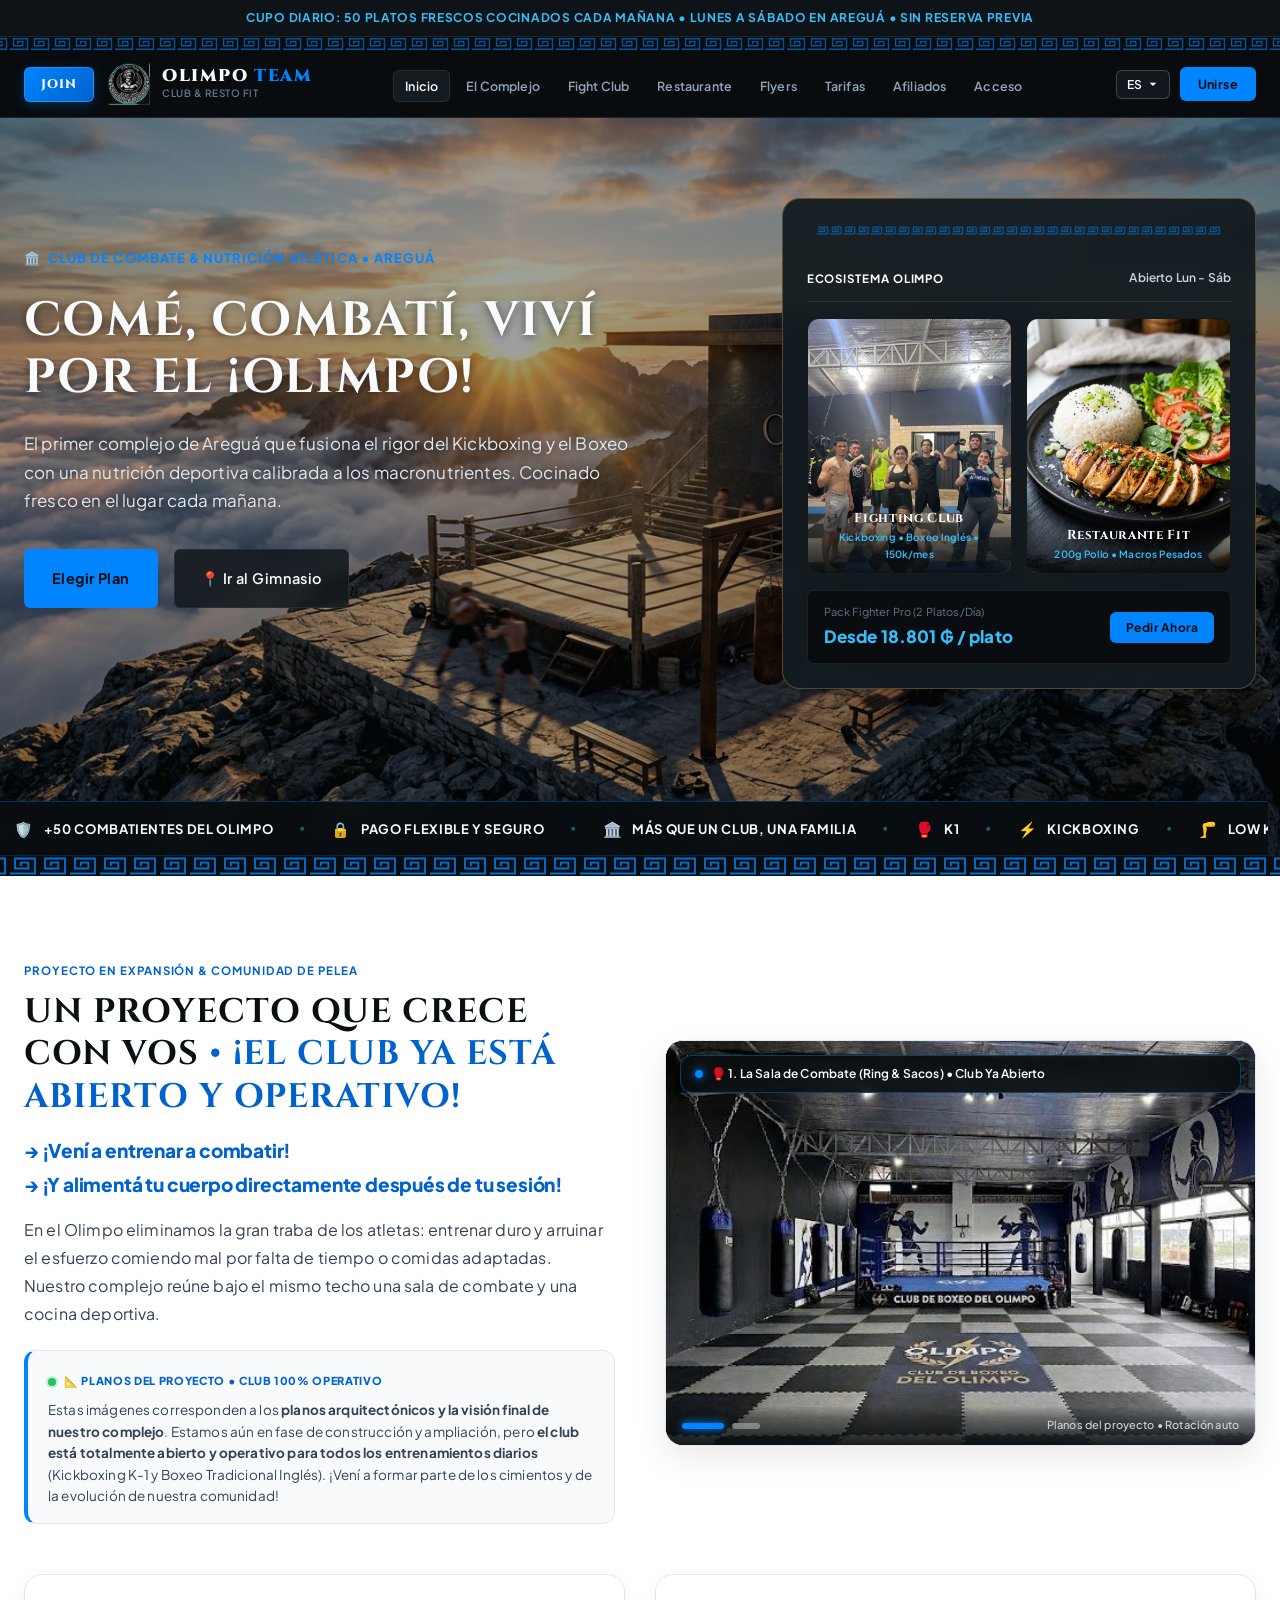
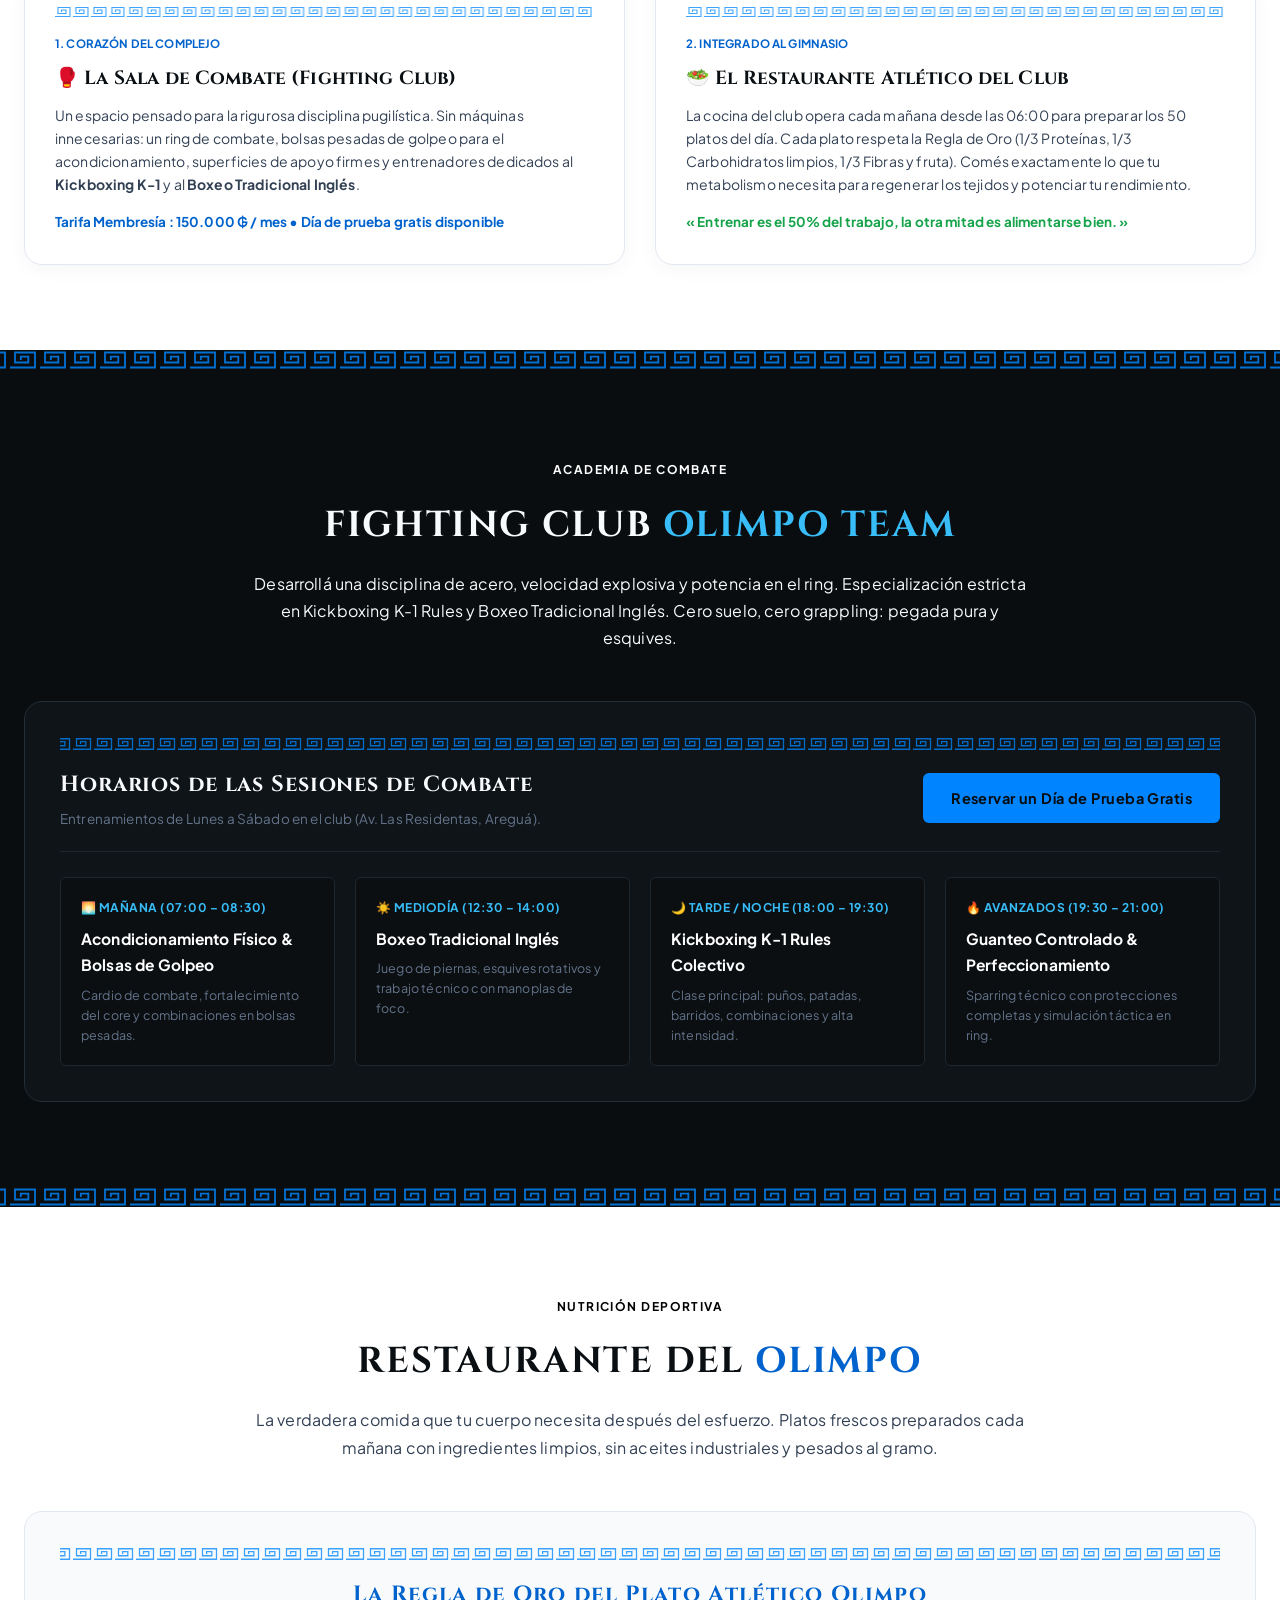
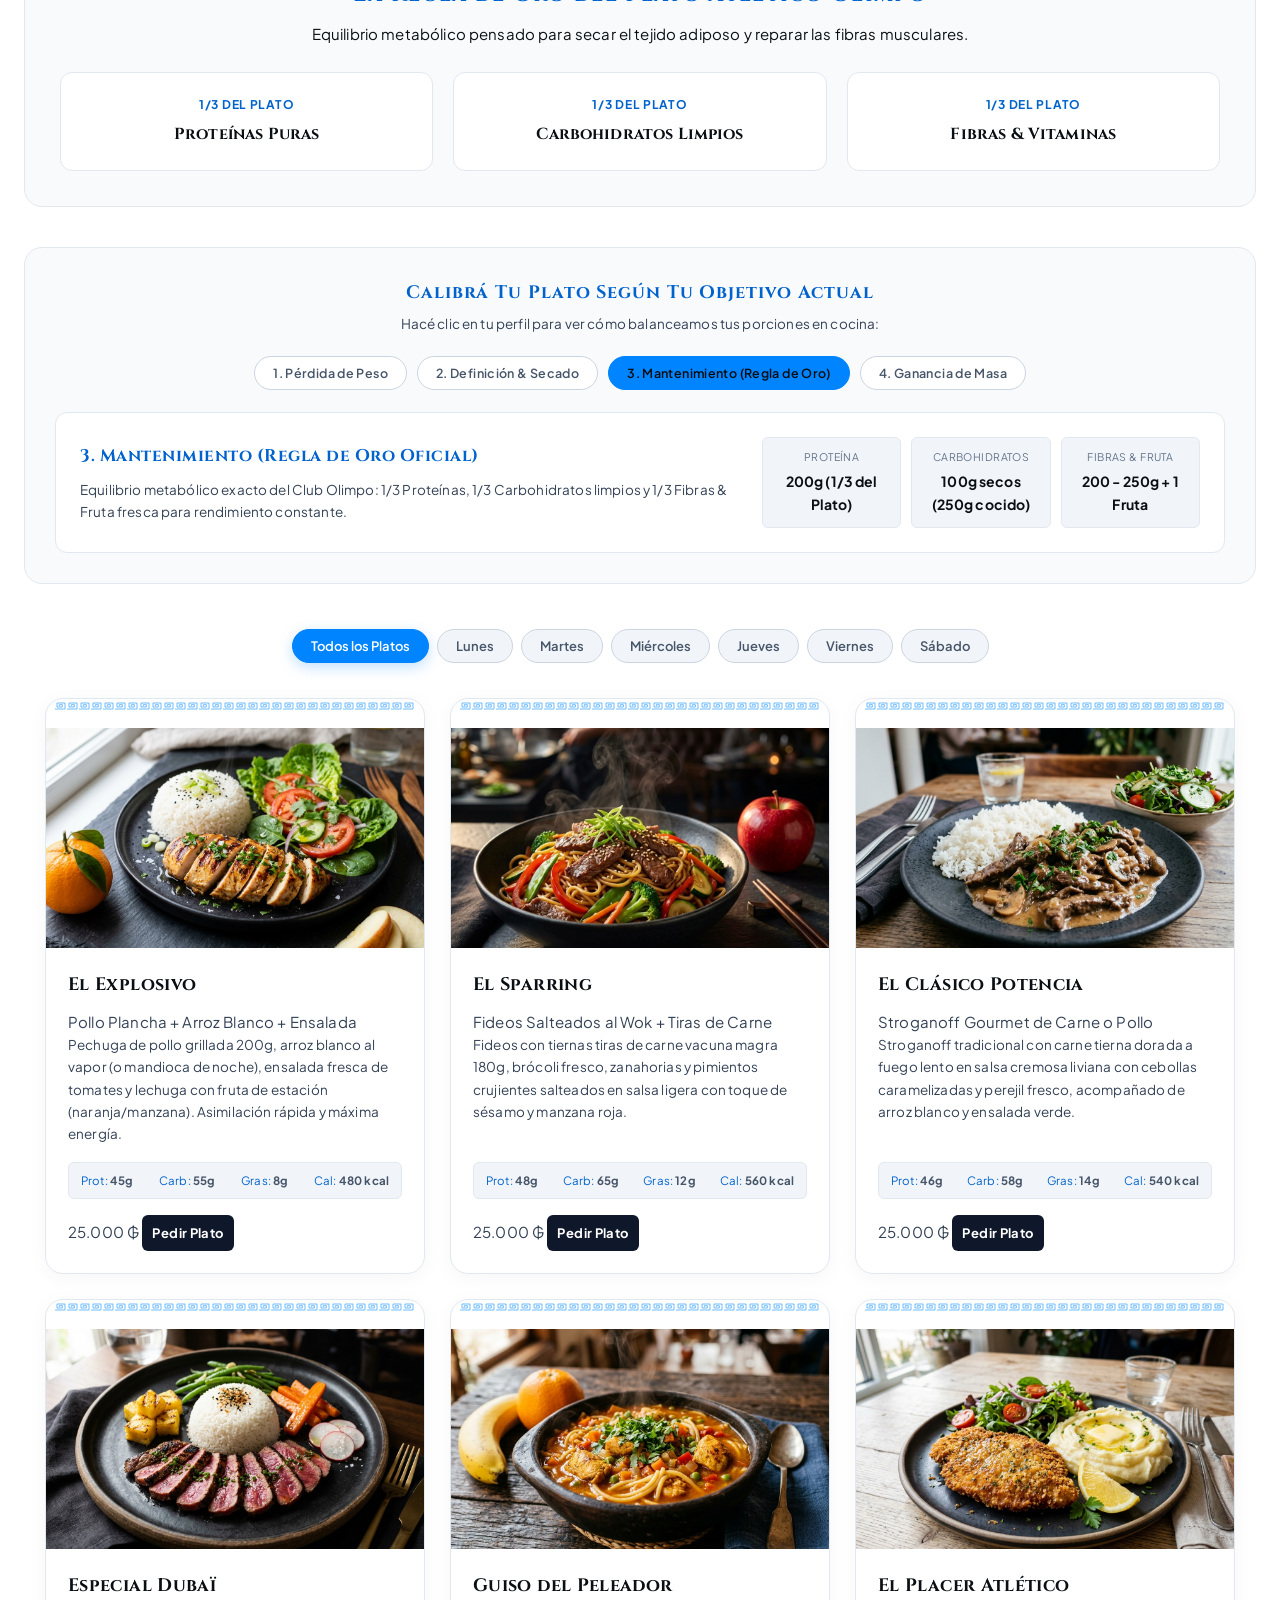
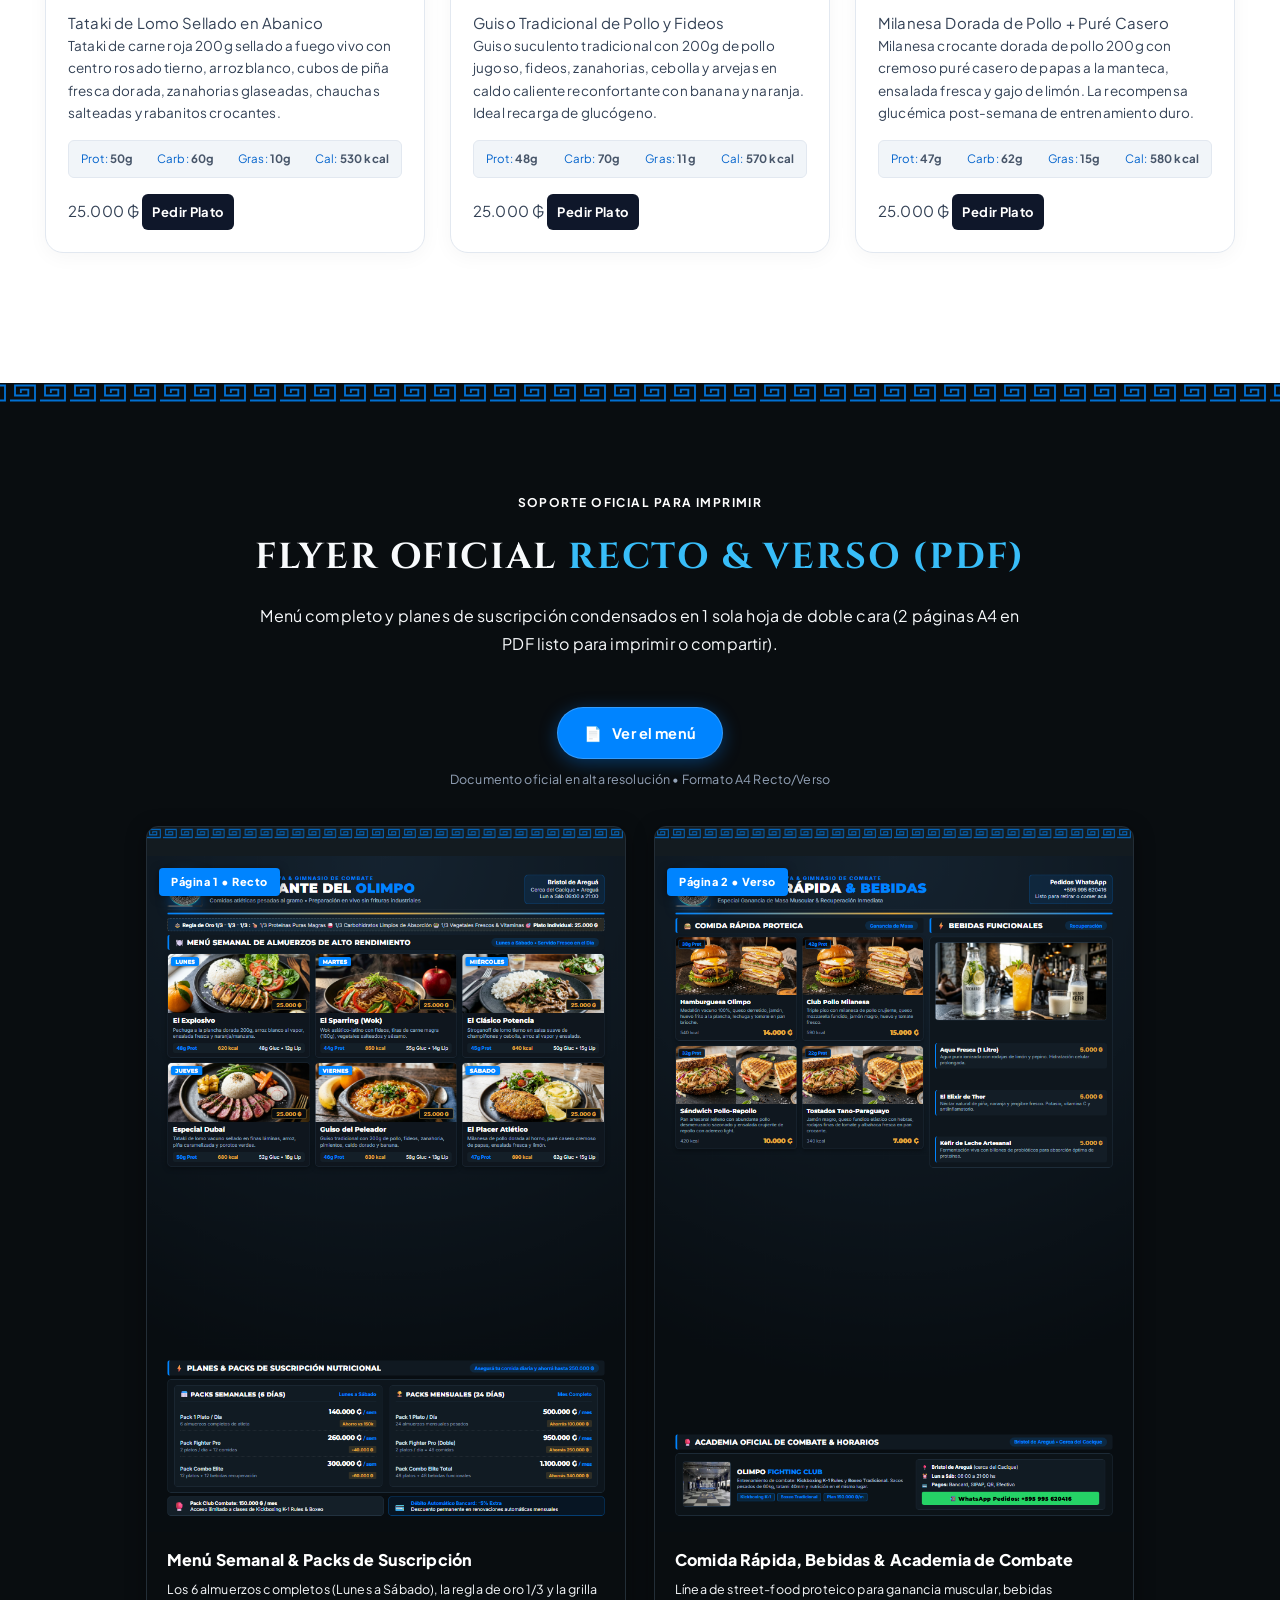
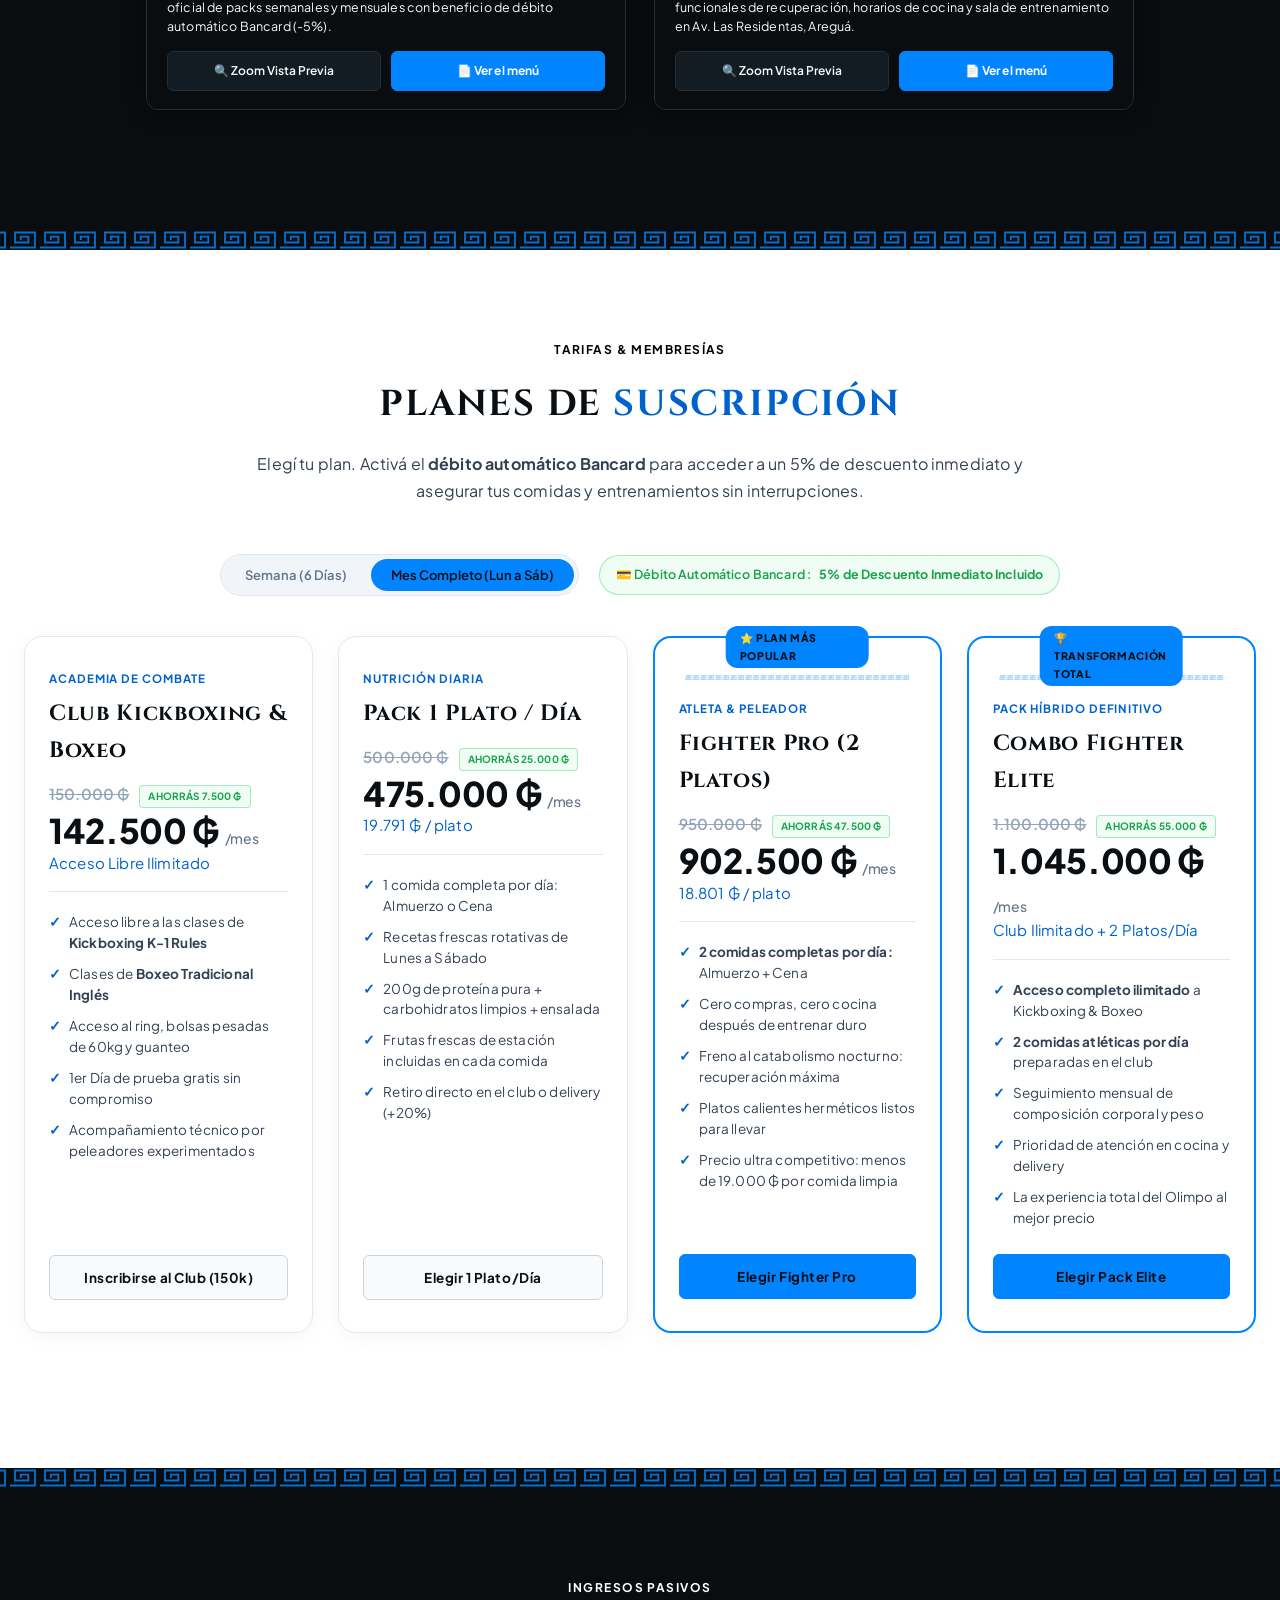
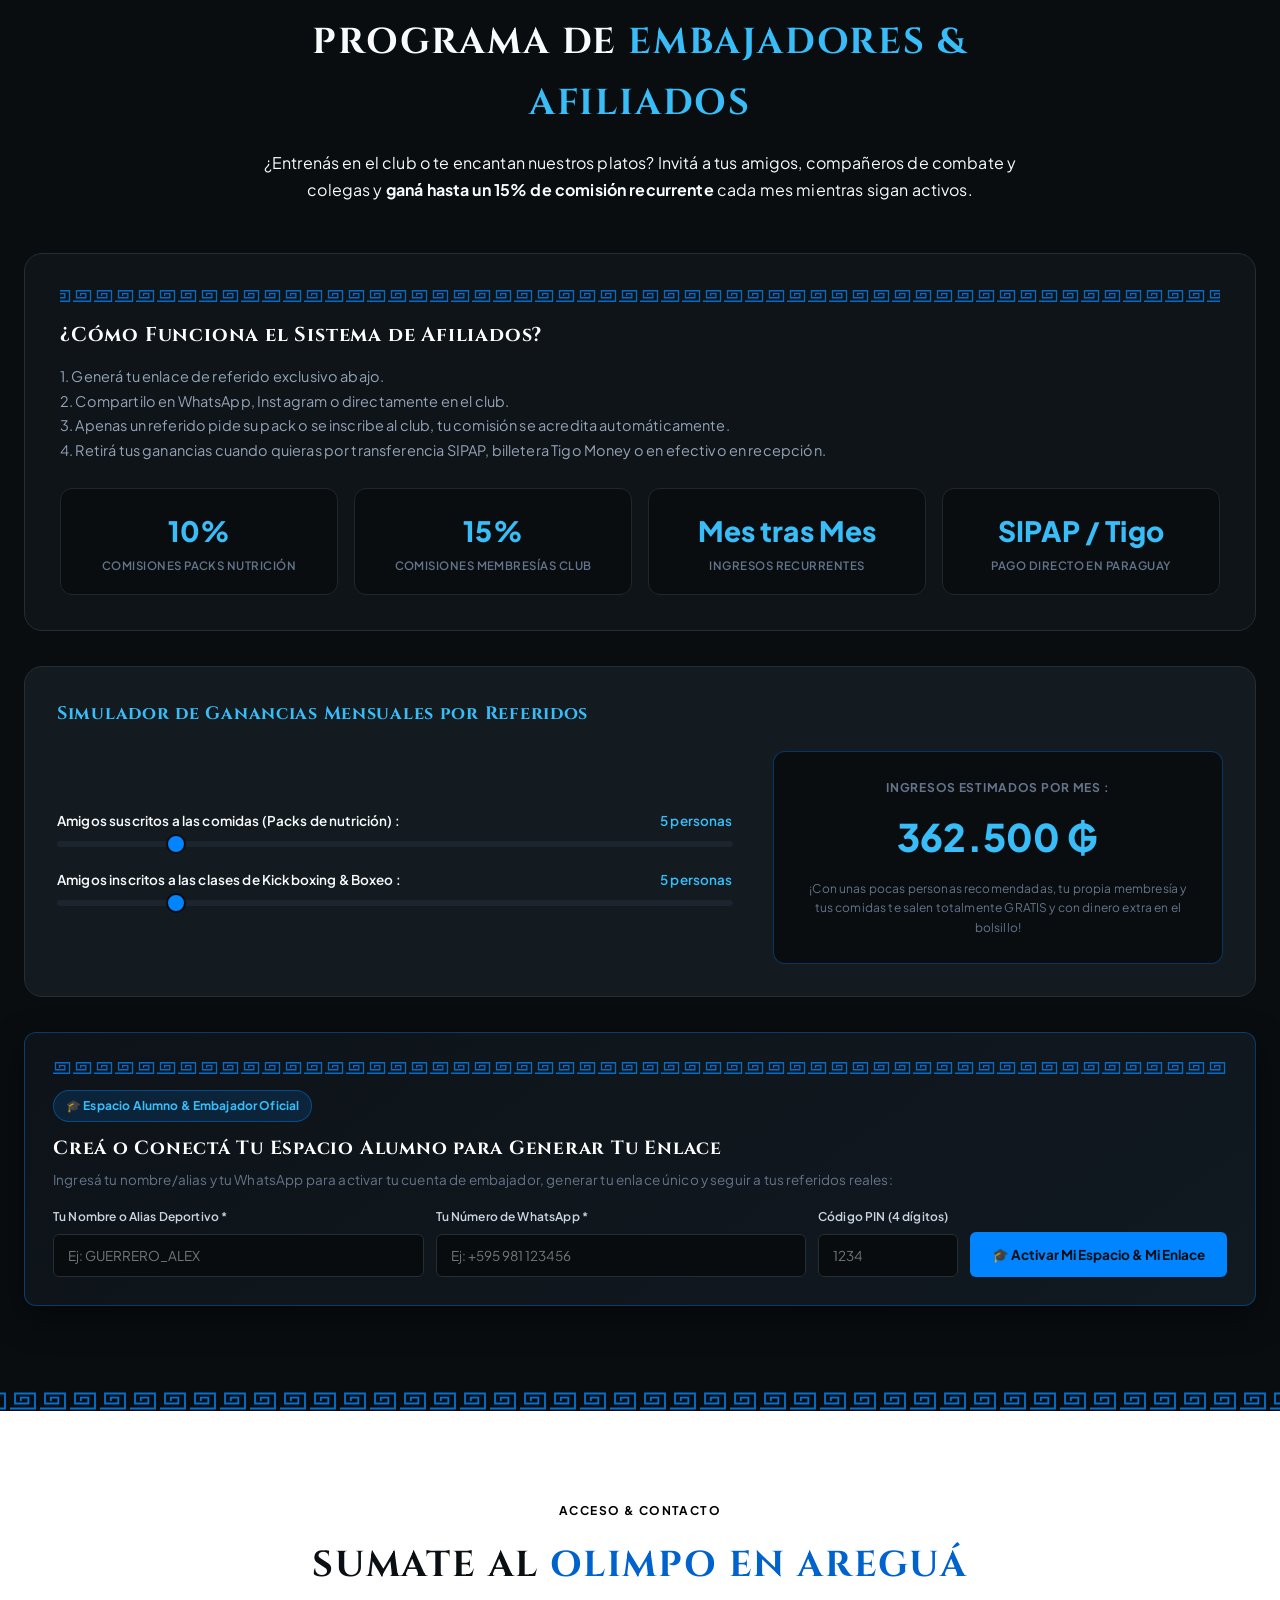
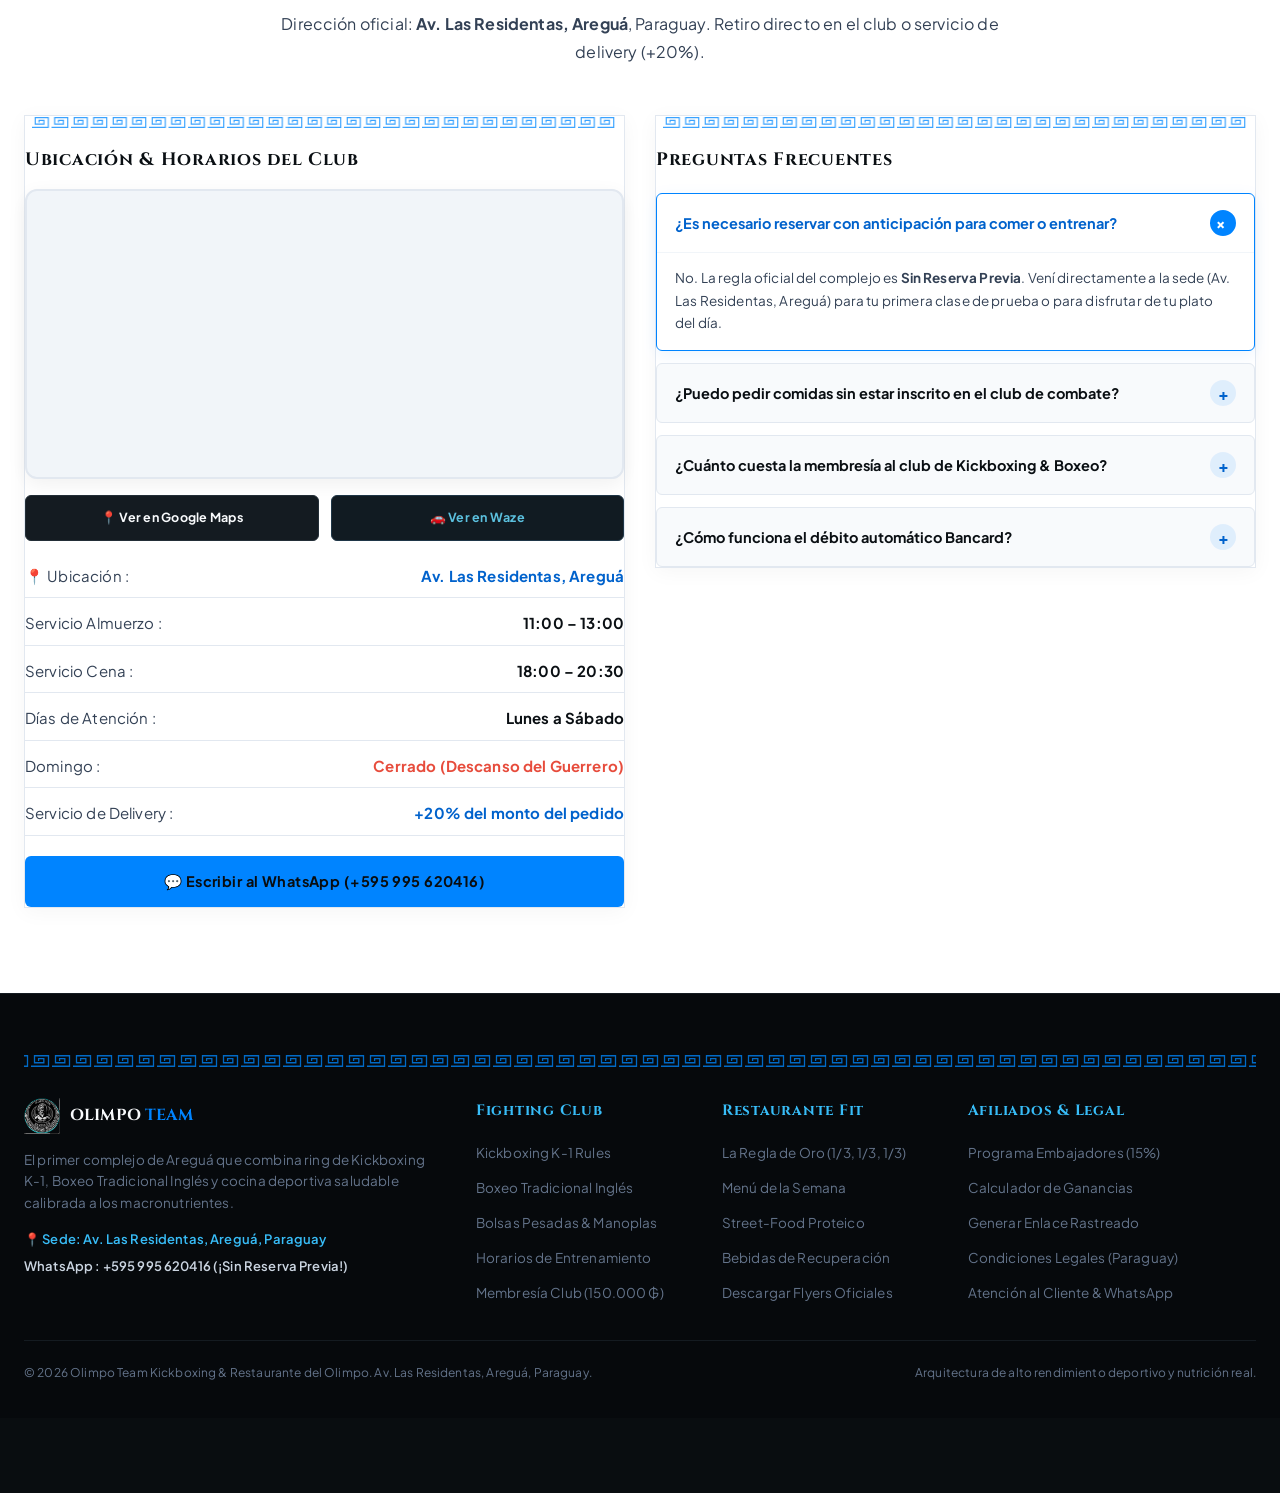
==== index.html @ 05e31ee3 "feat(member): 3D flip card login/signup modal, profile icon navbar state, and end-of-month profit wi" ====
<!DOCTYPE html>
<html lang="es">
<head>
  <meta charset="UTF-8">
  <meta name="viewport" content="width=device-width, initial-scale=1.0">
  <title>Restaurante & Fighting Club de l'Olympe | Olimpo Team Kickboxing & Boxe Areguá</title>
  <meta name="description" content="Complexe sportif et nutritionnel d'élite à Areguá, Paraguay. Kickboxing K-1, Boxe Traditionnelle Anglaise, restaurant athlétique sur place, packs avec débit automatique et affiliation.">
  <link rel="stylesheet" href="styles.css">
  <link rel="icon" type="image/png" href="logo_olimpo.png">
</head>
<body>

  <!-- AFFILIATE ACTIVE BANNER (Triggered when ?ref= is present) -->
  <div class="affiliate-referral-banner" id="affiliateBanner" style="display: none;">
    <span data-i18n="affBannerGuest">🤝 Invitado oficial de:</span>
    <span class="ref-code" id="bannerRefCode">WARRIOR</span>
    <span data-i18n="affBannerBenefit">• Tu beneficio de descuento y fidelidad está activo en tu pedido.</span>
  </div>

  <!-- TOP ANNOUNCEMENT BAR -->
  <div class="top-bar-alert" data-i18n="alertBar">
    Cuota del día : 50 plats frais cuisinés chaque matin • Lundi au Samedi à Areguá • Sans Réservation requise
  </div>

  <!-- SLIM GREEK MEANDER ACCENT (BLEU DE LA MARQUE) -->
  <div class="lisere-bar slim" style="margin: 0; opacity: 0.65;"></div>

  <!-- MAIN STICKY NAVBAR (ÉPURÉE, AÉRÉE, NON-WRAPPING) -->
  <header class="main-navbar">
    <div class="nav-container">
      <div class="nav-left-group">
        <!-- BOUTON JOIN EN HAUT À GAUCHE DE LA MENU BAR (DEVIENT ICÔNE DE PROFIL UNE FOIS CONNECTÉ) -->
        <button type="button" class="btn-nav-join btn-nav-join-desktop" id="btnNavJoinDesktop" onclick="window.openMemberModal()" title="Espace Membre">
          <span class="join-btn-label" id="navJoinTextDesktop">JOIN</span>
          <span class="join-profile-avatar" aria-hidden="true">
            <svg viewBox="0 0 24 24" width="20" height="20" fill="none" stroke="currentColor" stroke-width="2.2" stroke-linecap="round" stroke-linejoin="round">
              <path d="M20 21v-2a4 4 0 0 0-4-4H8a4 4 0 0 0-4 4v2"></path>
              <circle cx="12" cy="7" r="4"></circle>
            </svg>
            <span class="join-online-dot"></span>
          </span>
        </button>

        <a href="#inicio" class="brand-wrapper">
          <img src="logo_olimpo.png" alt="Olimpo Team Logo" class="brand-logo-img">
          <div class="brand-titles">
            <span class="brand-name">OLIMPO <span style="color: var(--brand-blue);">TEAM</span></span>
            <span class="brand-subtitle" data-i18n="navBrandSub">Club & Resto Fit</span>
          </div>
        </a>
      </div>

      <nav class="nav-menu">
        <ul class="nav-links" id="navLinks">
          <li><a href="#inicio" class="nav-link-btn active" data-i18n="navHome">Accueil</a></li>
          <li><a href="#complejo" class="nav-link-btn" data-i18n="navFacility">Le Complexe</a></li>
          <li><a href="#club" class="nav-link-btn" data-i18n="navFightClub">Fight Club</a></li>
          <li><a href="#restaurante" class="nav-link-btn" data-i18n="navRestoFit">Restaurant</a></li>
          <li><a href="#flyers" class="nav-link-btn" data-i18n="navFlyers">Flyers</a></li>
          <li><a href="#tarifas" class="nav-link-btn" data-i18n="navPricing">Tarifs</a></li>
          <li><a href="#afiliados" class="nav-link-btn" data-i18n="navAffiliates">Afiliados</a></li>
          <li><a href="#contacto" class="nav-link-btn" data-i18n="navContact">Accès</a></li>
        </ul>
      </nav>

      <div class="nav-actions">
        <!-- SÉLECTEUR DE LANGUE DÉROULANT : INITIALES UNIQUEMENT (ES / FR / EN) -->
        <div class="lang-dropdown-wrapper">
          <select id="langSelect" class="lang-select-dropdown" aria-label="Idioma / Langue / Language">
            <option value="es">ES</option>
            <option value="fr">FR</option>
            <option value="en">EN</option>
          </select>
        </div>

        <button class="btn-cta-nav" onclick="window.openCheckout('pack_fighter_pro')">
          <span data-i18n="navJoin">Rejoindre</span>
        </button>

        <!-- BOUTON JOIN À LA PLACE DU BURGER SUR SMARTPHONE & AUTRES FORMATS (DEVIENT ICÔNE DE PROFIL UNE FOIS CONNECTÉ) -->
        <button type="button" class="btn-nav-join btn-nav-join-mobile" id="btnNavJoinMobile" onclick="window.openMemberModal()" aria-label="JOIN - Espace Membre" title="Espace Membre">
          <span class="join-btn-label" id="navJoinTextMobile">JOIN</span>
          <span class="join-profile-avatar" aria-hidden="true">
            <svg viewBox="0 0 24 24" width="20" height="20" fill="none" stroke="currentColor" stroke-width="2.2" stroke-linecap="round" stroke-linejoin="round">
              <path d="M20 21v-2a4 4 0 0 0-4-4H8a4 4 0 0 0-4 4v2"></path>
              <circle cx="12" cy="7" r="4"></circle>
            </svg>
            <span class="join-online-dot"></span>
          </span>
        </button>
      </div>
    </div>
  </header>

  <main>
    <!-- ==========================================================================
         HERO SECTION (DARK #090d10 AVEC VIDÉO CINÉMA & OVERLAY 33%)
         ========================================================================== -->
    <section id="inicio" class="hero-section section-dark">
      <!-- HERO CINEMA VIDEO WRAPPER WITH 33% OVERLAY -->
      <div class="hero-video-wrapper">
        <div class="hero-cinema-reel" aria-hidden="true">
          <div class="cinema-frame frame-1" style="background-image: url('stories/assets/hero_cinema_shot1.jpg');"></div>
          <div class="cinema-frame frame-2" style="background-image: url('stories/assets/hero_cinema_shot2.jpg');"></div>
          <div class="cinema-frame frame-3" style="background-image: url('stories/assets/hero_cinema_shot1.jpg');"></div>
          <div class="cinema-frame frame-4" style="background-image: url('stories/assets/hero_cinema_shot3.jpg');"></div>
        </div>
        <video class="hero-bg-video" autoplay muted loop playsinline poster="stories/assets/hero_cinema_shot3.jpg">
          <source src="stories/assets/hero_olympus_kickboxing.webm" type="video/webm">
          <source src="stories/assets/hero_olympus_kickboxing.mp4" type="video/mp4">
        </video>
        <!-- EXACT 33% DARK OVERLAY AS SPECIFIED -->
        <div class="hero-video-overlay"></div>
      </div>

      <div class="hero-grid">
        <div class="hero-content">
          <div class="hero-tag-bar">
            <span style="color: var(--brand-blue-light); font-size: 13px;">🏛️</span>
            <span class="hero-tag-text" data-i18n="heroTag">Club de Combat & Nutrition Athlétique • Areguá</span>
          </div>

          <h1 class="hero-title">
            <span data-i18n="heroTitle1">MANGE, COMBAT, VIE</span><br>
            <span data-i18n="heroTitle2">POUR</span> <span class="highlight-blue" data-i18n="heroTitleOlimpo">L'OLYMPE !</span>
          </h1>

          <p class="hero-lead" data-i18n="heroLead">
            Le premier complexe d'Areguá fusionnant la rigueur du Kickboxing et de la Boxe avec une nutrition sportive calibrée aux macronutriments. Cuisiné frais sur place chaque matin.
          </p>

          <!-- LES 2 BOUTONS DU HERO : 1 VERS LES PACKS, 1 "SE RENDRE AU CLUB" VERS LE GPS GOOGLE MAPS -->
          <div class="hero-ctas">
            <a href="#tarifas" class="btn-hero-primary">
              <span data-i18n="btnViewPacks">Elegir Plan</span>
            </a>
            <a href="https://maps.app.goo.gl/JJqi1BdJmPgp2Gb38?g_st=atm" target="_blank" rel="noopener noreferrer" class="btn-hero-secondary">
              <span data-i18n="btnGoToClub">📍 Se rendre au club</span>
            </a>
          </div>
        </div>

        <!-- DUAL HERO CARD SHOWCASE -->
        <div class="hero-card-showcase">
          <div class="card-lisere-top"></div>
          <div class="showcase-header">
            <span class="showcase-badge" data-i18n="showcaseBadge">Ecosistema Olimpo</span>
            <span class="showcase-live" data-i18n="showcaseLive">Abierto Lun - Sáb</span>
          </div>

          <div class="showcase-images-duo">
            <div class="duo-box">
              <img src="stories/assets/gym_equipo_olimpo.jpg" alt="Olimpo Team Kickboxing & Boxe">
              <div class="duo-label">
                <div class="duo-title" data-i18n="heroDuoClubTitle">Fighting Club</div>
                <div class="duo-sub" data-i18n="heroDuoClubSub">Kickboxing • Boxe Anglaise • 150k/mois</div>
              </div>
            </div>
            <div class="duo-box">
              <img src="stories/assets/new_menu/lunes_explosivo.jpg" alt="Plato Deportivo Olimpo">
              <div class="duo-label">
                <div class="duo-title" data-i18n="heroDuoRestoTitle">Restaurant Fit</div>
                <div class="duo-sub" data-i18n="heroDuoRestoSub">200g Poulet • Macros Pesés</div>
              </div>
            </div>
          </div>

          <div class="showcase-footer">
            <div class="showcase-price-box">
              <span class="price-sub" data-i18n="showcaseSub">Pack Fighter Pro (2 Platos/Día)</span>
              <span class="price-val" id="showcasePriceVal" data-i18n="showcasePriceVal">Dès 18.801 ₲ / plato</span>
            </div>
            <button class="btn-showcase-order" onclick="window.openCheckout('pack_fighter_pro')" data-i18n="btnShowcaseOrder">Pedir Ahora</button>
          </div>
        </div>
      </div>

      <!-- BARRE DÉROULANTE DE RÉASSURANCE E-COMMERCE EN FIN DE HERO SECTION -->
      <div class="hero-marquee-bar">
        <div class="hero-marquee-track">
          <div class="hero-marquee-group">
            <span class="hero-marquee-item"><span class="m-icon">🛡️</span> <span data-i18n="marqueeItem1">+50 combattants de l'Olimpo</span></span>
            <span class="hero-marquee-sep">•</span>
            <span class="hero-marquee-item"><span class="m-icon">🔒</span> <span data-i18n="marqueeItem2">Paiement flexible et sécurisé</span></span>
            <span class="hero-marquee-sep">•</span>
            <span class="hero-marquee-item"><span class="m-icon">🏛️</span> <span data-i18n="marqueeItem3">Plus qu'un club, une famille</span></span>
            <span class="hero-marquee-sep">•</span>
            <span class="hero-marquee-item"><span class="m-icon">🥊</span> <span data-i18n="marqueeItem4">K1</span></span>
            <span class="hero-marquee-sep">•</span>
            <span class="hero-marquee-item"><span class="m-icon">⚡</span> <span data-i18n="marqueeItem5">Kickboxing</span></span>
            <span class="hero-marquee-sep">•</span>
            <span class="hero-marquee-item"><span class="m-icon">🦵</span> <span data-i18n="marqueeItem6">Low kick</span></span>
            <span class="hero-marquee-sep">•</span>
            <span class="hero-marquee-item"><span class="m-icon">🥊</span> <span data-i18n="marqueeItem7">Boxe</span></span>
            <span class="hero-marquee-sep">•</span>
            <span class="hero-marquee-item"><span class="m-icon">🥗</span> <span data-i18n="marqueeItem8">Nourriture & Préparations Sportives</span></span>
            <span class="hero-marquee-sep">•</span>
            <span class="hero-marquee-item"><span class="m-icon">🏆</span> <span data-i18n="marqueeItem9">Préparation Compétition</span></span>
            <span class="hero-marquee-sep">•</span>
          </div>
          <div class="hero-marquee-group" aria-hidden="true">
            <span class="hero-marquee-item"><span class="m-icon">🛡️</span> <span data-i18n="marqueeItem1">+50 combattants de l'Olimpo</span></span>
            <span class="hero-marquee-sep">•</span>
            <span class="hero-marquee-item"><span class="m-icon">🔒</span> <span data-i18n="marqueeItem2">Paiement flexible et sécurisé</span></span>
            <span class="hero-marquee-sep">•</span>
            <span class="hero-marquee-item"><span class="m-icon">🏛️</span> <span data-i18n="marqueeItem3">Plus qu'un club, une famille</span></span>
            <span class="hero-marquee-sep">•</span>
            <span class="hero-marquee-item"><span class="m-icon">🥊</span> <span data-i18n="marqueeItem4">K1</span></span>
            <span class="hero-marquee-sep">•</span>
            <span class="hero-marquee-item"><span class="m-icon">⚡</span> <span data-i18n="marqueeItem5">Kickboxing</span></span>
            <span class="hero-marquee-sep">•</span>
            <span class="hero-marquee-item"><span class="m-icon">🦵</span> <span data-i18n="marqueeItem6">Low kick</span></span>
            <span class="hero-marquee-sep">•</span>
            <span class="hero-marquee-item"><span class="m-icon">🥊</span> <span data-i18n="marqueeItem7">Boxe</span></span>
            <span class="hero-marquee-sep">•</span>
            <span class="hero-marquee-item"><span class="m-icon">🥗</span> <span data-i18n="marqueeItem8">Nourriture & Préparations Sportives</span></span>
            <span class="hero-marquee-sep">•</span>
            <span class="hero-marquee-item"><span class="m-icon">🏆</span> <span data-i18n="marqueeItem9">Préparation Compétition</span></span>
            <span class="hero-marquee-sep">•</span>
          </div>
        </div>
      </div>
    </section>

    <!-- GREEK MEANDER SEPARATOR (BLEU DE MARQUE) -->
    <div class="lisere-bar"></div>

    <!-- ==========================================================================
         SECTION 1: PRÉSENTATION DE LA SALLE & SON RESTAURANT INTÉGRÉ (PURE WHITE #FFFFFF - 100% PLEINE LARGEUR)
         ========================================================================== -->
    <section id="complejo" class="section-wrap section-light">
      <div class="facility-section">
        <div class="facility-intro-grid">
          <div>
            <span class="facility-tag" data-i18n="facilityTag">PROYECTO EN EXPANSIÓN & COMUNIDAD DE PELEA</span>
            <h2 class="facility-main-title" data-i18n="facilityTitle">
              UN PROYECTO QUE CRECE CON VOS <span>• ¡EL CLUB YA ESTÁ ABIERTO Y OPERATIVO!</span>
            </h2>
            <div class="facility-punchlines">
              <p class="punchline-item" data-i18n="facilityPunchline1">→ ¡Vení a entrenar a combatir!</p>
              <p class="punchline-item" data-i18n="facilityPunchline2">→ ¡Y alimentá tu cuerpo directamente después de tu sesión!</p>
            </div>
            <p class="facility-text" data-i18n="facilityDesc">
              En el Olimpo eliminamos la gran traba de los atletas: entrenar duro y arruinar el esfuerzo comiendo mal por falta de tiempo o comidas adaptadas. Nuestro complejo reúne bajo el mismo techo una sala de combate y una cocina deportiva.
            </p>
            <div class="project-evolution-card">
              <div class="evolution-badge">
                <span class="badge-pulse"></span>
                <span data-i18n="evolutionBadge">📐 PLANOS DEL PROYECTO • CLUB 100% OPERATIVO</span>
              </div>
              <p class="evolution-text" data-i18n="facilityProjectNotice">
                Estas imágenes corresponden a los <strong>planos arquitectónicos y la visión final de nuestro complejo</strong>. Estamos aún en fase de construcción y ampliación, pero <strong>el club está totalmente abierto y operativo para todos los entrenamientos diarios</strong> (Kickboxing K-1 y Boxeo Tradicional Inglés). ¡Vení a formar parte de los cimientos y de la evolución de nuestra comunidad!
              </p>
            </div>
          </div>

          <!-- AUTO-ROTATING SHOWCASE : LES 2 PHOTOS DU PROJET EN ROTATION AUTOMATIQUE -->
          <div class="facility-rotator-container" id="facilityRotator">
            <div class="rotator-slide active" data-slide="0">
              <img src="stories/assets/gym_club_de_boxeo.jpg" alt="Club de Boxeo del Olimpo - Ring & Sacs">
              <div class="rotator-overlay-badge">
                <span class="badge-dot"></span>
                <span class="rotator-badge-text" data-i18n="rotatorSlide1">🥊 1. La Salle de Combat (Ring & Sacs) • Club Déjà Ouvert</span>
              </div>
            </div>
            <div class="rotator-slide" data-slide="1">
              <img src="stories/assets/gym_restaurant_del_olimpo.jpg" alt="Restaurant del Olimpo - Nutrition Intégrée">
              <div class="rotator-overlay-badge">
                <span class="badge-dot"></span>
                <span class="rotator-badge-text" data-i18n="rotatorSlide2">🥗 2. Le Restaurant Athlétique • En Cours de Finition</span>
              </div>
            </div>
            
            <div class="rotator-nav-bar">
              <div class="rotator-dots">
                <button type="button" class="rotator-dot active" data-index="0" onclick="window.setRotatorSlide(0)" aria-label="Photo 1 - Salle de combat"></button>
                <button type="button" class="rotator-dot" data-index="1" onclick="window.setRotatorSlide(1)" aria-label="Photo 2 - Restaurant du club"></button>
              </div>
              <span class="rotator-timer-hint" data-i18n="rotatorHint">Plans du projet • Rotation auto</span>
            </div>
          </div>
        </div>

        <!-- DUO CARDS: CLUB FIRST, RESTAURANT SECOND -->
        <div class="facility-cards-duo">
          <!-- CARD 1: LA SALLE (EN PREMIER) -->
          <div class="facility-card primary-card">
            <div class="card-lisere-top"></div>
            <div style="font-size: 11.5px; font-weight: 700; color: var(--brand-blue-dark); text-transform: uppercase; margin-bottom: 8px;" data-i18n="facilityCard1Badge">1. Cœur du Complexe</div>
            <h3 class="facility-title" data-i18n="facilityCard1Title">🥊 La Salle de Combat (Fighting Club)</h3>
            <p class="facility-desc" data-i18n="facilityCard1Desc">
              Un espace pensé pour la rigueur pugilistique. Pas de gadgets inutiles : un ring de combat, des sacs de frappe lourds pour le conditionnement, des surfaces d'appuis fermes et des entraîneurs chevronnés dédiés au <strong>Kickboxing K-1</strong> et à la <strong>Boxe Traditionnelle Anglaise</strong>.
            </p>
            <div style="margin-top: 15px; font-size: 13.5px; font-weight: 700; color: var(--brand-blue-dark);" data-i18n="facilityCard1Price">
              Tarif Adhésion : 150.000 ₲ / mois • Jour d'essai gratuit disponible
            </div>
          </div>

          <!-- CARD 2: LE RESTAURANT DE LA SALLE (EN SECOND) -->
          <div class="facility-card secondary-card">
            <div class="card-lisere-top"></div>
            <div style="font-size: 11.5px; font-weight: 700; color: var(--brand-blue-dark); text-transform: uppercase; margin-bottom: 8px;" data-i18n="facilityCard2Badge">2. Intégré à la Salle</div>
            <h3 class="facility-title" data-i18n="facilityCard2Title">🥗 Le Restaurant Athlétique du Club</h3>
            <p class="facility-desc" data-i18n="facilityCard2Desc">
              La cuisine du club opère chaque matin dès 06h00 pour concocter les 50 repas du jour. Chaque assiette respecte la Règle d'Or (1/3 Protéines, 1/3 Glucides propres, 1/3 Fibres et fruit). Tu manges exactement ce que ton métabolisme réclame pour réparer les tissus et exploser tes performances.
            </p>
            <div style="margin-top: 15px; font-size: 13.5px; font-weight: 700; color: #16a34a;" data-i18n="facilityCard2Quote">
              « S'entraîner c'est 50% du travail, l'autre moitié c'est de bien se nourrir. »
            </div>
          </div>
        </div>
      </div>
    </section>

    <!-- GREEK MEANDER SEPARATOR -->
    <div class="lisere-bar"></div>

    <!-- ==========================================================================
         SECTION 2: FIGHTING CLUB (DARK #090d10) — STRICTEMENT KICKBOXING & BOXE TRADITIONNELLE ANGLAISE
         ========================================================================== -->
    <section id="club" class="section-wrap section-dark">
      <div class="section-container">
        <div class="section-header">
          <span class="section-pill" data-i18n="clubPill">Académie de Combat</span>
          <h2 class="section-title" data-i18n="clubTitle">FIGHTING CLUB <span>OLIMPO TEAM</span></h2>
          <p class="section-desc" data-i18n="clubSubtitle">
            Développe une discipline d'acier, une vitesse explosive et une puissance musculaire sur le ring. Spécialisation rigoureuse en Kickboxing K-1 Rules et Boxe Traditionnelle Anglaise. Aucun combat au sol ni grappling : frappe pure, esquives et puissance.
          </p>
        </div>



        <!-- SCHEDULE BOX (STRICTEMENT BOXE ET KICKBOXING) -->
        <div class="schedule-box">
          <div class="card-lisere-top"></div>
          <div class="schedule-header">
            <div>
              <h3 class="schedule-title" data-i18n="schedHeaderTitle">Planning des Séances de Combat</h3>
              <p style="color: var(--text-dim); font-size: 13.5px; margin-top: 4px;" data-i18n="schedHeaderSub">Entraînements du Lundi au Samedi au club (Av. Las Residentas, Areguá).</p>
            </div>
            <button class="btn-hero-primary" onclick="window.openTrialWhatsApp()" data-i18n="btnBookTrial">Réserver un Essai Gratuit</button>
          </div>

          <div class="schedule-grid">
            <div class="schedule-card">
              <div class="sched-slot" data-i18n="schedSlot1">🌅 Matin (07:00 – 08:30)</div>
              <div class="sched-class" data-i18n="schedClass1">Condition Physique & Sacs de Frappe</div>
              <div class="sched-meta" data-i18n="schedMeta1">Cardio combat, renforcement du tronc et combinaisons aux sacs lourds.</div>
            </div>
            <div class="schedule-card">
              <div class="sched-slot" data-i18n="schedSlot2">☀️ Midi (12:30 – 14:00)</div>
              <div class="sched-class" data-i18n="schedClass2">Boxe Traditionnelle Anglaise</div>
              <div class="sched-meta" data-i18n="schedMeta2">Jeu de jambes, esquives rotatives et travail technique aux pattes d'ours.</div>
            </div>
            <div class="schedule-card">
              <div class="sched-slot" data-i18n="schedSlot3">🌙 Soir (18:00 – 19:30)</div>
              <div class="sched-class" data-i18n="schedClass3">Kickboxing K-1 Rules Collectif</div>
              <div class="sched-meta" data-i18n="schedMeta3">Cours phare : poings-pieds, balayages, enchaînements et haute intensité.</div>
            </div>
            <div class="schedule-card">
              <div class="sched-slot" data-i18n="schedSlot4">🔥 Avancé (19:30 – 21:00)</div>
              <div class="sched-class" data-i18n="schedClass4">Sparring Contrôlé & Perfectionnement</div>
              <div class="sched-meta" data-i18n="schedMeta4">Assauts souples avec protections intégrales et mise en situation de ring.</div>
            </div>
          </div>
        </div>
      </div>
    </section>

    <!-- GREEK MEANDER SEPARATOR -->
    <div class="lisere-bar"></div>

    <!-- ==========================================================================
         SECTION 3: RESTAURANTE DEL OLIMPO (PURE WHITE #FFFFFF - 100% PLEINE LARGEUR)
         ========================================================================== -->
    <section id="restaurante" class="section-wrap section-light">
      <div class="section-container">
        <div class="section-header">
          <span class="section-pill" data-i18n="restoPill">Nutrition Sportive</span>
          <h2 class="section-title" data-i18n="restoTitle">RESTAURANT DE L'<span>OLYMPE</span></h2>
          <p class="section-desc" data-i18n="restoSubtitle">
            La vraie alimentation dont ton corps a besoin après l'effort. Des repas frais cuisinés chaque matin avec des ingrédients sains, sans huiles industrielles et pesés au gramme près.
          </p>
        </div>

        <!-- GOLDEN RULE BANNER -->
        <div class="golden-rule-banner">
          <div class="card-lisere-top"></div>
          <div class="rule-header">
            <h3 data-i18n="goldenRuleTitle">La Règle d'Or de l'Assiette Athlétique Olympe</h3>
            <p data-i18n="goldenRuleSubtitle">Équilibre métabolique pensé pour sécher le tissu adipeux et réparer les fibres musculaires.</p>
          </div>

          <div class="rule-triad">
            <div class="triad-col">
              <div class="triad-badge" data-i18n="triadBadge1">1/3 de l'Assiette</div>
              <div class="triad-title" style="margin-bottom: 0;" data-i18n="triadTitle1">Protéines Pures</div>
            </div>
            <div class="triad-col">
              <div class="triad-badge" data-i18n="triadBadge2">1/3 de l'Assiette</div>
              <div class="triad-title" style="margin-bottom: 0;" data-i18n="triadTitle2">Glucides Propres</div>
            </div>
            <div class="triad-col">
              <div class="triad-badge" data-i18n="triadBadge3">1/3 de l'Assiette</div>
              <div class="triad-title" style="margin-bottom: 0;" data-i18n="triadTitle3">Fibres & Vitamines</div>
            </div>
          </div>
        </div>

        <!-- INTERACTIVE 4 PHYSICAL GOALS SELECTOR -->
        <div class="goals-selector-wrap">
          <div style="text-align: center; margin-bottom: 20px;">
            <h4 style="font-family: var(--font-greek); font-size: 18px; font-weight: 700; color: var(--brand-blue-dark); letter-spacing: 0.05em;" data-i18n="goalsHeaderTitle">
              Calibre Ton Assiette Selon Ton Objectif Actuel
            </h4>
            <p style="font-size: 13.5px; color: var(--text-light-body); margin-top: 4px;" data-i18n="goalsHeaderSub">
              Clique sur ton profil pour voir comment nous équilibrons tes portions en cuisine :
            </p>
          </div>

          <div class="goals-nav-tabs">
            <button class="btn-goal-tab" data-goal="perdida_peso" data-i18n="goalTabWeightLoss">1. Perte de Poids</button>
            <button class="btn-goal-tab" data-goal="definicion" data-i18n="goalTabCutting">2. Sèche & Définition</button>
            <button class="btn-goal-tab active" data-goal="mantenimiento" data-i18n="goalTabMaintenance">3. Maintien (Règle d'Or)</button>
            <button class="btn-goal-tab" data-goal="ganancia_masa" data-i18n="goalTabBulking">4. Prise de Masse</button>
          </div>

          <div class="goal-detail-card" id="goalDetailBox">
            <div>
              <h5 class="goal-headline" id="goalTitle">3. Maintien Athlétique (Règle d'Or Officielle)</h5>
              <p class="goal-strategy-text" id="goalStrategy">
                Équilibre métabolique parfait : 1/3 Protéines, 1/3 Glucides propres et 1/3 Fibres & Fruits pour une performance constante sur le ring.
              </p>
            </div>

            <div class="goal-macros-box">
              <div class="goal-macro-pill">
                <div class="goal-macro-label" data-i18n="macroLabelProt">Protéine</div>
                <div class="goal-macro-val" id="macroProt">200g (1/3 assiette)</div>
              </div>
              <div class="goal-macro-pill">
                <div class="goal-macro-label" data-i18n="macroLabelCarbs">Glucides</div>
                <div class="goal-macro-val" id="macroCarbs">100g sec (250g cuit)</div>
              </div>
              <div class="goal-macro-pill">
                <div class="goal-macro-label" data-i18n="macroLabelVeg">Fibres & Fruit</div>
                <div class="goal-macro-val" id="macroVeg">200-250g + 1 Fruit</div>
              </div>
            </div>
          </div>
        </div>

        <!-- MENU FILTER TABS -->
        <div class="menu-tab-nav">
          <button class="btn-menu-tab active" data-filter="all" data-i18n="tabAllDishes">Tous les Plats</button>
          <button class="btn-menu-tab" data-filter="Lunes" data-i18n="tabMonday">Lundi</button>
          <button class="btn-menu-tab" data-filter="Martes" data-i18n="tabTuesday">Mardi</button>
          <button class="btn-menu-tab" data-filter="Miércoles" data-i18n="tabWednesday">Mercredi</button>
          <button class="btn-menu-tab" data-filter="Jueves" data-i18n="tabThursday">Jeudi</button>
          <button class="btn-menu-tab" data-filter="Viernes" data-i18n="tabFriday">Vendredi</button>
          <button class="btn-menu-tab" data-filter="Sábado" data-i18n="tabSaturday">Samedi</button>
        </div>

        <!-- DISHES GRID (RENDERED BY APP.JS) -->
        <div class="weekly-dishes-grid" id="dishesGrid"></div>


      </div>
    </section>

    <!-- GREEK MEANDER SEPARATOR -->
    <div class="lisere-bar"></div>

    <!-- ==========================================================================
         SECTION 4: FLYERS & MENUS HUB (DARK #090d10)
         ========================================================================== -->
    <section id="flyers" class="section-wrap section-dark">
      <div class="section-container">
        <div class="section-header">
          <span class="section-pill" data-i18n="flyersPill">Soporte Oficial para Imprimir</span>
          <h2 class="section-title" data-i18n="flyersTitle">FLYER OFICIAL <span>RECTO & VERSO (PDF)</span></h2>
          <p class="section-desc" data-i18n="flyersSubtitle">
            Menú completo y planes de suscripción condensados en 1 sola hoja de doble cara (2 páginas A4 en PDF listo para imprimir o compartir).
          </p>
        </div>

        <!-- BARRE D'ACTION PDF IMMÉDIATE -->
        <div class="flyers-cta-bar">
          <a href="stories/assets/Menu_Oficial_Restaurante_del_Olimpo.pdf" target="_blank" rel="noopener noreferrer" class="btn-open-pdf-main">
            📄 <span data-i18n="btnOpenPdf">Voir le menu</span>
          </a>
          <span class="flyers-cta-hint" data-i18n="pdfHint">Documento oficial en alta resolución • Formato A4 Recto/Verso</span>
        </div>

        <div class="flyers-grid" id="flyersGrid"></div>
      </div>
    </section>

    <!-- GREEK MEANDER SEPARATOR -->
    <div class="lisere-bar"></div>

    <!-- ==========================================================================
         SECTION 5: PRICING MATRIX & DÉBITO AUTOMÁTICO (PURE WHITE #FFFFFF - 100% PLEINE LARGEUR)
         ========================================================================== -->
    <section id="tarifas" class="section-wrap section-light">
      <div class="section-container">
        <div class="section-header">
          <span class="section-pill" data-i18n="pricingPill">Tarifs & Abonnements</span>
          <h2 class="section-title" data-i18n="pricingTitle">FORMULES D'<span>ABONNEMENT</span></h2>
          <p class="section-desc" data-i18n="pricingSubtitle">
            Choisis ta formule. Active le <strong>débit automatique Bancard</strong> pour bénéficier d'une remise fidélité de 5% et sécuriser tes entraînements et repas frais sans coupure.
          </p>
        </div>

        <!-- PRICING CONTROLS -->
        <div class="pricing-controls">
          <div class="pricing-toggle-box">
            <button class="btn-cycle-toggle" data-cycle="semanal" data-i18n="cycleWeekly">Semaine (6 Jours)</button>
            <button class="btn-cycle-toggle active" data-cycle="mensual" data-i18n="cycleMonthly">Mois Complet (Lun au Sam)</button>
          </div>

          <div class="auto-debit-badge-switch">
            <span data-i18n="adControlTitle">💳 Débito Automático Tokenizado Bancard :</span>
            <strong data-i18n="adControlDisc">5% de Descuento Inmediato Incluido</strong>
          </div>
        </div>

        <!-- PRICING CARDS GRID -->
        <div class="pricing-cards-grid">
          <!-- PLAN 1: CLUB KICKBOXING & BOXE (150K PYG / MOIS) -->
          <div class="pricing-card">
            <span class="plan-type" data-i18n="planTypeClub">Academia de Combat</span>
            <h3 class="plan-title" data-i18n="planTitleClub">Club Kickboxing & Boxeo</h3>
            <div class="plan-price-block">
              <div class="price-strikethrough-wrap" id="strikeWrap_club_kickboxing" style="display: flex;">
                <span class="old-price-line">150.000 ₲</span>
                <span class="discount-save-pill">Ahorrás 7.500 ₲</span>
              </div>
              <div class="price-main" id="price_club_kickboxing">142.500 ₲ <span>/mes</span></div>
              <div class="price-per-meal" id="perMeal_club_kickboxing">Acceso Libre Ilimitado</div>
            </div>
            <ul class="plan-features-list">
              <li data-i18n="planFeatClub1">Acceso libre a las clases de <strong>Kickboxing K-1 Rules</strong></li>
              <li data-i18n="planFeatClub2">Clases de <strong>Boxeo Tradicional Inglés</strong></li>
              <li data-i18n="planFeatClub3">Acceso al ring, bolsas pesadas de 60kg y guanteo</li>
              <li data-i18n="planFeatClub4">1er Día de prueba gratis sin compromiso</li>
              <li data-i18n="planFeatClub5">Acompañamiento técnico por peleadores experimentados</li>
            </ul>
            <button class="btn-select-plan" onclick="window.openCheckout('club_kickboxing')" data-i18n="btnSelectClub">Inscribirse al Club (150k)</button>
          </div>

          <!-- PLAN 2: NUTRITION 1 PLAT / JOUR -->
          <div class="pricing-card">
            <span class="plan-type" data-i18n="planType1Plato">Nutrición Diaria</span>
            <h3 class="plan-title" data-i18n="planTitle1Plato">Pack 1 Plato / Día</h3>
            <div class="plan-price-block">
              <div class="price-strikethrough-wrap" id="strikeWrap_pack_1_plato" style="display: flex;">
                <span class="old-price-line">500.000 ₲</span>
                <span class="discount-save-pill">Ahorrás 25.000 ₲</span>
              </div>
              <div class="price-main" id="price_pack_1_plato">475.000 ₲ <span>/mes</span></div>
              <div class="price-per-meal" id="perMeal_pack_1_plato">19.791 ₲ / plato</div>
            </div>
            <ul class="plan-features-list">
              <li data-i18n="planFeat1Plato1">1 comida completa por día: Almuerzo o Cena</li>
              <li data-i18n="planFeat1Plato2">Recetas frescas rotativas de Lunes a Sábado</li>
              <li data-i18n="planFeat1Plato3">200g de proteína pura + carbohidratos limpios + ensalada</li>
              <li data-i18n="planFeat1Plato4">Frutas frescas de estación incluidas en cada comida</li>
              <li data-i18n="planFeat1Plato5">Retiro directo en el club o delivery (+20%)</li>
            </ul>
            <button class="btn-select-plan" onclick="window.openCheckout('pack_1_plato')" data-i18n="btnSelect1Plato">Elegir 1 Plato/Día</button>
          </div>

          <!-- PLAN 3: FIGHTER PRO (2 PLATS / JOUR) — FEATURED -->
          <div class="pricing-card featured">
            <div class="card-lisere-top"></div>
            <div class="popular-ribbon" data-i18n="ribbonPopular">⭐ Plan Más Popular</div>
            <span class="plan-type" data-i18n="planTypeFighterPro">Atleta & Peleador</span>
            <h3 class="plan-title" data-i18n="planTitleFighterPro">Fighter Pro (2 Platos)</h3>
            <div class="plan-price-block">
              <div class="price-strikethrough-wrap" id="strikeWrap_pack_fighter_pro" style="display: flex;">
                <span class="old-price-line">950.000 ₲</span>
                <span class="discount-save-pill">Ahorrás 47.500 ₲</span>
              </div>
              <div class="price-main" id="price_pack_fighter_pro">902.500 ₲ <span>/mes</span></div>
              <div class="price-per-meal" id="perMeal_pack_fighter_pro">18.801 ₲ / plato</div>
            </div>
            <ul class="plan-features-list">
              <li data-i18n="planFeatFighter1"><strong>2 comidas completas por día:</strong> Almuerzo + Cena</li>
              <li data-i18n="planFeatFighter2">Cero compras, cero cocina después de entrenar duro</li>
              <li data-i18n="planFeatFighter3">Freno al catabolismo nocturno: recuperación máxima</li>
              <li data-i18n="planFeatFighter4">Platos calientes herméticos listos para llevar</li>
              <li data-i18n="planFeatFighter5">Precio ultra competitivo: menos de 19.000 ₲ por comida limpia</li>
            </ul>
            <button class="btn-select-plan" onclick="window.openCheckout('pack_fighter_pro')" data-i18n="btnSelectFighter">Elegir Fighter Pro</button>
          </div>

          <!-- PLAN 4: COMBO FIGHTER ELITE (CLUB + 2 PLATS/JOUR) -->
          <div class="pricing-card elite">
            <div class="card-lisere-top"></div>
            <div class="elite-ribbon" data-i18n="ribbonElite">🏆 Transformación Total</div>
            <span class="plan-type" style="color: var(--brand-blue-dark);" data-i18n="planTypeElite">Pack Híbrido Definitivo</span>
            <h3 class="plan-title" data-i18n="planTitleElite">Combo Fighter Elite</h3>
            <div class="plan-price-block">
              <div class="price-strikethrough-wrap" id="strikeWrap_combo_elite" style="display: flex;">
                <span class="old-price-line">1.100.000 ₲</span>
                <span class="discount-save-pill">Ahorrás 55.000 ₲</span>
              </div>
              <div class="price-main" id="price_combo_elite">1.045.000 ₲ <span>/mes</span></div>
              <div class="price-per-meal" id="perMeal_combo_elite">Club Ilimitado + 2 Platos/Día</div>
            </div>
            <ul class="plan-features-list">
              <li data-i18n="planFeatElite1"><strong>Acceso completo ilimitado</strong> a Kickboxing & Boxeo</li>
              <li data-i18n="planFeatElite2"><strong>2 comidas atléticas por día</strong> preparadas en el club</li>
              <li data-i18n="planFeatElite3">Seguimiento mensual de composición corporal y peso</li>
              <li data-i18n="planFeatElite4">Prioridad de atención en cocina y delivery</li>
              <li data-i18n="planFeatElite5">La experiencia total del Olimpo al mejor precio</li>
            </ul>
            <button class="btn-select-plan" onclick="window.openCheckout('combo_elite')" data-i18n="btnSelectElite">Elegir Pack Elite</button>
          </div>
        </div>
      </div>
    </section>

    <!-- GREEK MEANDER SEPARATOR -->
    <div class="lisere-bar"></div>

    <!-- ==========================================================================
         SECTION 6: AFFILIATE SYSTEM (DARK #090d10)
         ========================================================================== -->
    <section id="afiliados" class="section-wrap section-dark">
      <div class="section-container">
        <div class="section-header">
          <span class="section-pill" data-i18n="affPill">Revenus Passifs</span>
          <h2 class="section-title" data-i18n="affTitle">PROGRAMME D'<span>AMBASSADEURS & AFFILIATION</span></h2>
          <p class="section-desc" data-i18n="affSubtitle">
            Tu t'entraînes au club ou tu adores nos plats ? Invite tes amis, tes partenaires de combat et tes collègues et <strong>touche jusqu'à 15% de commission récurrente</strong> chaque mois tant qu'ils restent abonnés.
          </p>
        </div>

        <!-- AFFILIATE HERO BOX -->
        <div class="affiliate-hero-box">
          <div class="card-lisere-top"></div>
          <h3 style="font-family: var(--font-greek); font-size: 20px; font-weight: 700; color: #fff; margin-bottom: 12px; letter-spacing: 0.04em;" data-i18n="affHowTitle">
            Comment Fonctionne le Système d'Affiliation ?
          </h3>
          <p style="color: var(--text-body); font-size: 14.5px; max-width: 820px; line-height: 1.7;" data-i18n="affHowSteps">
            1. Génère ton lien de parrainage exclusif ci-dessous.<br>
            2. Partage-le sur WhatsApp, Instagram ou directement au club.<br>
            3. Dès qu'un filleul commande son pack de repas ou s'inscrit au club, ta commission est créditée automatiquement.<br>
            4. Retire tes gains quand tu veux par virement bancaire SIPAP, portefeuille Tigo Money ou en espèces à la réception du club.
          </p>

          <div class="affiliate-stats-row">
            <div class="aff-stat-card">
              <div class="aff-stat-number">10%</div>
              <div class="aff-stat-label" data-i18n="affStat1Label">Commissions Packs Nutrition</div>
            </div>
            <div class="aff-stat-card">
              <div class="aff-stat-number">15%</div>
              <div class="aff-stat-label" data-i18n="affStat2Label">Commissions Abonnements Club</div>
            </div>
            <div class="aff-stat-card">
              <div class="aff-stat-number" data-i18n="affStat3Num">Mois après Mois</div>
              <div class="aff-stat-label" data-i18n="affStat3Label">Rémunération Récurrente</div>
            </div>
            <div class="aff-stat-card">
              <div class="aff-stat-number">SIPAP / Tigo</div>
              <div class="aff-stat-label" data-i18n="affStat4Label">Paiement Direct au Paraguay</div>
            </div>
          </div>
        </div>

        <!-- INTERACTIVE COMMISSION CALCULATOR -->
        <div class="calc-wrapper">
          <h3 style="font-family: var(--font-greek); font-size: 18px; font-weight: 700; color: var(--brand-blue-light); margin-bottom: 22px; letter-spacing: 0.04em;" data-i18n="calcTitle">
            Simulateur de Gains Mensuels par Filleuls
          </h3>

          <div class="calc-grid">
            <div class="calc-controls">
              <div class="calc-group">
                <div class="calc-label-bar">
                  <span data-i18n="calcLabelMeals">Amis abonnés aux repas (Packs de nutrition) :</span>
                  <span id="valMeals" style="color: var(--brand-blue-light);">5 personnes</span>
                </div>
                <input type="range" min="0" max="30" value="5" class="calc-slider" id="sliderMeals">
              </div>

              <div class="calc-group">
                <div class="calc-label-bar">
                  <span data-i18n="calcLabelClub">Amis inscrits aux cours de Kickboxing & Boxe :</span>
                  <span id="valClub" style="color: var(--brand-blue-light);">5 personnes</span>
                </div>
                <input type="range" min="0" max="30" value="5" class="calc-slider" id="sliderClub">
              </div>
            </div>

            <div class="calc-result-box">
              <div class="calc-result-label" data-i18n="calcResultLabel">Revenus Estimés Par Mois :</div>
              <div class="calc-result-val" id="calcTotalEarnings">362.500 ₲</div>
              <div class="calc-result-note" data-i18n="calcResultNote">Avec quelques personnes parrainées, ton propre abonnement et tes repas te reviennent totalement GRATUITS avec de l'argent en plus !</div>
            </div>
          </div>
        </div>

        <!-- ESPACE ÉLÈVE & AMBASSADEUR FONCTIONNEL (GÉNÉRATEUR + SUIVI RÉEL DES FILLEULS) -->
        <div class="student-space-card" id="studentPortal">
          <div class="card-lisere-top"></div>

          <!-- VUE 1 : CONNEXION / CRÉATION DE COMPTE ÉLÈVE AMBASSADEUR -->
          <div id="studentAuthBox">
            <div style="display: flex; justify-content: space-between; align-items: flex-start; flex-wrap: wrap; gap: 12px;">
              <div>
                <span class="student-badge-pill" data-i18n="stuPortalBadge">🎓 Espace Élève & Ambassadeur Officiel</span>
                <h3 style="font-family: var(--font-greek); font-size: 19px; font-weight: 700; color: #fff; margin-top: 10px; letter-spacing: 0.04em;" data-i18n="linkGenTitle">
                  Crée ou Connecte Ton Espace Élève pour Générer Ton Lien
                </h3>
                <p style="color: var(--text-dim); font-size: 13.5px; margin-top: 4px;" data-i18n="linkGenSub">
                  Inscris ton prénom/pseudo et ton WhatsApp pour activer ton compte ambassadeur, générer ton lien unique et suivre tes vrais filleuls :
                </p>
              </div>
            </div>

            <div class="student-auth-grid">
              <div class="student-field">
                <label for="affAliasInput" data-i18n="stuLblAlias">Ton Prénom ou Pseudo Sportif *</label>
                <input type="text" id="affAliasInput" class="student-input" placeholder="Ex: GUERRIER_ALEX" data-i18n-placeholder="affAliasPlaceholder" maxlength="20">
              </div>
              <div class="student-field">
                <label for="stuPhoneInput" data-i18n="stuLblPhone">Ton Numéro WhatsApp *</label>
                <input type="tel" id="stuPhoneInput" class="student-input" placeholder="Ex: +595 981 123456" data-i18n-placeholder="stuPhonePlaceholder">
              </div>
              <div class="student-field">
                <label for="stuPinInput" data-i18n="stuLblPin">Code PIN (4 chiffres)</label>
                <input type="password" id="stuPinInput" class="student-input" placeholder="1234" maxlength="4">
              </div>
              <button type="button" id="btnGenLink" class="btn-gen-link" style="height: 45px; padding: 0 22px;" data-i18n="btnGenLink">
                🎓 Activer Mon Espace & Mon Lien
              </button>
            </div>
          </div>

          <!-- VUE 2 : TABLEAU DE BORD ÉLÈVE CONNECTÉ (ACTIF DÈS CONNEXION) -->
          <div id="studentDashboardBox" style="display: none;">
            <div class="student-header-bar">
              <div>
                <div style="display: flex; align-items: center; gap: 10px; flex-wrap: wrap;">
                  <span class="student-badge-pill" data-i18n="stuConnectedBadge">🟢 Espace Élève Actif</span>
                  <strong id="stuProfileName" style="color: #fff; font-size: 16px;">GUERRIER_ALEX</strong>
                  <span id="stuProfilePhone" style="color: var(--text-dim); font-size: 13px;"></span>
                </div>
                <div style="font-size: 12.5px; color: #94a3b8; margin-top: 6px;">
                  <span data-i18n="stuCodeLabel">Ton Code Parrain à donner à tes amis :</span>
                  <strong id="stuCodeBadge" style="color: var(--brand-blue-light); background: #080c0f; padding: 2px 8px; border-radius: 4px; border: 1px solid var(--brand-blue-border); margin-left: 6px;">ALEX</strong>
                </div>
              </div>
              <div style="display: flex; gap: 10px; flex-wrap: wrap;">
                <button type="button" class="btn-hero-primary" style="padding: 9px 16px; font-size: 12.5px;" onclick="window.openWithdrawModal()" data-i18n="btnWithdraw">
                  💸 Demander un Virement de Gains
                </button>
                <button type="button" id="btnStudentLogout" style="background: #141b21; border: 1px solid #232e37; color: #cbd5e1; padding: 9px 14px; border-radius: 6px; font-size: 12px; font-weight: 600; cursor: pointer;" data-i18n="btnStuLogout">
                  🔄 Changer de compte
                </button>
              </div>
            </div>

            <!-- LIEN TRACKÉ ACTIF -->
            <div class="generated-link-display" id="linkDisplayBox" style="display: flex; margin-top: 0; margin-bottom: 20px;">
              <span class="link-text" id="genLinkText">https://olimpo.com/?ref=ALEX</span>
              <div class="link-buttons">
                <button type="button" id="btnCopyLink" class="btn-copy-link" data-i18n="btnCopyLink">📋 Copier le Lien</button>
                <button type="button" id="btnShareWa" class="btn-share-wa" data-i18n="btnShareWa">📲 Partager sur WhatsApp</button>
              </div>
            </div>

            <!-- COMPTEURS RÉELS DE L'ÉLÈVE -->
            <h4 style="font-family: var(--font-greek); font-size: 14.5px; font-weight: 700; color: var(--brand-blue-light); margin-bottom: 12px; letter-spacing: 0.04em;" data-i18n="dashTitle">
              Tableau de Bord de Tes Parrainages Réels
            </h4>
            <div style="display: grid; grid-template-columns: repeat(auto-fit, minmax(180px, 1fr)); gap: 14px;">
              <div style="background: #11171c; padding: 16px; border-radius: 6px; border: 1px solid var(--border-subtle);">
                <div style="font-size: 11.5px; color: var(--text-dim);" data-i18n="dashClicks">Clics sur ton lien</div>
                <div id="stuClicksVal" style="font-size: 24px; font-weight: 700; color: #fff; margin-top: 2px;">0</div>
              </div>
              <div style="background: #11171c; padding: 16px; border-radius: 6px; border: 1px solid var(--border-subtle);">
                <div style="font-size: 11.5px; color: var(--text-dim);" data-i18n="dashSignups">Filleuls inscrits</div>
                <div id="stuSignupsVal" style="font-size: 24px; font-weight: 700; color: var(--brand-blue-light); margin-top: 2px;">0</div>
              </div>
              <div style="background: #11171c; padding: 16px; border-radius: 6px; border: 1px solid var(--border-subtle);">
                <div style="font-size: 11.5px; color: var(--text-dim);" data-i18n="dashTotalEarn">Commissions totales</div>
                <div id="stuTotalEarnVal" style="font-size: 24px; font-weight: 700; color: var(--brand-blue-light); margin-top: 2px;">0 ₲</div>
              </div>
              <div style="background: #11171c; padding: 16px; border-radius: 6px; border: 1px solid var(--border-subtle);">
                <div style="font-size: 11.5px; color: var(--text-dim);" data-i18n="dashBalance">Solde disponible</div>
                <div id="stuBalanceVal" style="font-size: 24px; font-weight: 700; color: var(--green-gain); margin-top: 2px;">0 ₲</div>
              </div>
            </div>

            <!-- DÉCLARER UN NOUVEAU FILLEUL (VALIDATION DIRECTE + WHATSAPP) -->
            <div class="student-add-ref-box">
              <h5 style="font-size: 14px; font-weight: 700; color: #fff; margin-bottom: 4px;" data-i18n="stuAddRefTitle">
                ➕ Enregistrer un Filleul Parrainé (Club ou Pack Repas)
              </h5>
              <p style="font-size: 12.5px; color: var(--text-dim);" data-i18n="stuAddRefDesc">
                Tu as amené un ami au club ou il a commandé un pack ? Enregistre-le ici pour créditer ta commission dans ton espace et envoyer la validation sur WhatsApp :
              </p>

              <div class="student-ref-form-grid">
                <div class="student-field">
                  <label for="refFriendName" data-i18n="stuRefFriendLbl">Nom & Prénom de ton Filleul *</label>
                  <input type="text" id="refFriendName" class="student-input" placeholder="Ex: Lucas Martinez" data-i18n-placeholder="stuRefFriendPlaceholder">
                </div>
                <div class="student-field">
                  <label for="refFriendPlan" data-i18n="stuRefPlanLbl">Abonnement souscrit par ton Filleul *</label>
                  <select id="refFriendPlan" class="student-input">
                    <option value="club_150k" data-i18n="stuRefOptClub">🥊 Abonnement Club (150.000 ₲) → Ta Commission : +22.500 ₲ (15%)</option>
                    <option value="pack_1_mensual" data-i18n="stuRefOptPack1">🥗 Pack 1 Plat/Jour Mensuel (500.000 ₲) → Ta Commission : +50.000 ₲ (10%)</option>
                    <option value="fighter_pro_mensual" data-i18n="stuRefOptPro">⭐ Pack Fighter Pro Mensuel (950.000 ₲) → Ta Commission : +95.000 ₲ (10%)</option>
                    <option value="combo_elite_mensual" data-i18n="stuRefOptElite">🏆 Combo Fighter Elite (1.100.000 ₲) → Ta Commission : +117.500 ₲</option>
                    <option value="pack_semanal" data-i18n="stuRefOptWeekly">⚡ Pack Semaine (140k - 260k ₲) → Ta Commission : +20.000 ₲ (10%)</option>
                  </select>
                </div>
                <button type="button" id="btnAddReferral" class="btn-gen-link" style="height: 45px; padding: 0 18px;" data-i18n="btnAddReferral">
                  ✅ Valider ce Filleul
                </button>
              </div>

              <!-- HISTORIQUE DES FILLEULS DE L'ÉLÈVE -->
              <div class="student-history-list" id="studentHistoryList"></div>
            </div>
          </div>
        </div>
      </div>
    </section>

    <!-- GREEK MEANDER SEPARATOR -->
    <div class="lisere-bar"></div>

    <!-- ==========================================================================
         SECTION 7: ACCÈS AREGUÁ & GOOGLE MAPS DASHBOARD & FAQ ACCORDÉON
         ========================================================================== -->
    <section id="contacto" class="section-wrap section-light">
      <div class="section-container">
        <div class="section-header">
          <span class="section-pill" data-i18n="contactPill">Accès & Contact</span>
          <h2 class="section-title" data-i18n="contactTitle">REJOINS L'<span>OLYMPE À AREGUÁ</span></h2>
          <p class="section-desc" data-i18n="contactSubtitle">
            Adresse officielle : <strong>Av. Las Residentas, Areguá</strong>, Paraguay. Retrait sur place au club ou service de livraison à domicile (+20%).
          </p>
        </div>

        <div style="display: grid; grid-template-columns: repeat(auto-fit, minmax(320px, 1fr)); gap: 30px; align-items: start;">
          <!-- GOOGLE MAPS DASHBOARD & INFO BOX -->
          <div class="contact-card">
            <div class="card-lisere-top"></div>
            <h3 style="font-family: var(--font-greek); font-size: 18px; font-weight: 700; color: var(--text-light-title); margin-bottom: 14px; letter-spacing: 0.04em;" data-i18n="contactHoursTitle">
              Localisation & Horaires du Club
            </h3>

            <!-- DASHBOARD GOOGLE MAPS INTÉGRÉ DIRECTEMENT SUR LE SITE -->
            <div class="map-embed-container">
              <iframe
                title="Olimpo Team Areguá Google Maps"
                src="https://maps.google.com/maps?q=Olimpo+Team,+Av.+Las+Residentas,+Aregu%C3%A1+110112,+Paraguay&t=&z=16&ie=UTF8&iwloc=&output=embed"
                allowfullscreen=""
                loading="lazy"
                referrerpolicy="no-referrer-when-downgrade">
              </iframe>
            </div>

            <!-- LES 2 BOUTONS GPS DIRECTEMENT SOUS LA CARTE -->
            <div class="map-buttons-row" style="margin-top: 0; margin-bottom: 22px;">
              <a href="https://maps.app.goo.gl/JJqi1BdJmPgp2Gb38?g_st=atm" target="_blank" rel="noopener noreferrer" class="btn-map-action btn-map-google">
                <span data-i18n="btnGoogleMaps">📍 Voir dans Google Maps</span>
              </a>
              <a href="https://waze.com/ul?ll=-25.297738,-57.413828&navigate=yes" target="_blank" rel="noopener noreferrer" class="btn-map-action btn-map-waze">
                <span data-i18n="btnWaze">🚗 Voir dans Waze</span>
              </a>
            </div>

            <div style="display: flex; flex-direction: column; gap: 12px; margin-bottom: 20px;">
              <div style="display: flex; justify-content: space-between; padding-bottom: 9px; border-bottom: 1px solid #e2e8f0;">
                <span style="color: var(--text-light-body);" data-i18n="contactLocLabel">📍 Emplacement :</span>
                <strong style="color: var(--brand-blue-dark); text-align: right;" data-i18n="contactLocVal">Av. Las Residentas, Areguá</strong>
              </div>
              <div style="display: flex; justify-content: space-between; padding-bottom: 9px; border-bottom: 1px solid #e2e8f0;">
                <span style="color: var(--text-light-body);" data-i18n="contactLunchLabel">Service Midi (Déjeuner) :</span>
                <strong style="color: var(--text-light-title);">11:00 – 13:00</strong>
              </div>
              <div style="display: flex; justify-content: space-between; padding-bottom: 9px; border-bottom: 1px solid #e2e8f0;">
                <span style="color: var(--text-light-body);" data-i18n="contactDinnerLabel">Service Soir (Dîner) :</span>
                <strong style="color: var(--text-light-title);">18:00 – 20:30</strong>
              </div>
              <div style="display: flex; justify-content: space-between; padding-bottom: 9px; border-bottom: 1px solid #e2e8f0;">
                <span style="color: var(--text-light-body);" data-i18n="contactDaysLabel">Jours d'Ouverture :</span>
                <strong style="color: var(--text-light-title);" data-i18n="contactDaysVal">Lundi au Samedi</strong>
              </div>
              <div style="display: flex; justify-content: space-between; padding-bottom: 9px; border-bottom: 1px solid #e2e8f0;">
                <span style="color: var(--text-light-body);" data-i18n="contactSundayLabel">Dimanche :</span>
                <strong style="color: var(--red-punch);" data-i18n="contactSundayVal">Fermé (Repos du Guerrier)</strong>
              </div>
              <div style="display: flex; justify-content: space-between; padding-bottom: 9px; border-bottom: 1px solid #e2e8f0;">
                <span style="color: var(--text-light-body);" data-i18n="contactDeliveryLabel">Service Livraison :</span>
                <strong style="color: var(--brand-blue-dark);" data-i18n="contactDeliveryVal">+20% du montant de commande</strong>
              </div>
            </div>

            <button type="button" onclick="window.openGeneralWhatsApp()" class="btn-hero-primary" style="width: 100%; justify-content: center;">
              <span data-i18n="btnContactWa">💬 Écrire sur WhatsApp (+595 995 620416)</span>
            </button>
          </div>

          <!-- FAQ BOX AVEC QUESTIONS DÉROULANTES (STYLE E-COMMERCE) -->
          <div class="contact-card">
            <div class="card-lisere-top"></div>
            <h3 style="font-family: var(--font-greek); font-size: 18px; font-weight: 700; color: var(--text-light-title); margin-bottom: 18px; letter-spacing: 0.04em;" data-i18n="faqTitle">
              Questions Fréquentes
            </h3>

            <div class="faq-accordion" id="faqAccordion">
              <div class="faq-accordion-item open">
                <button type="button" class="faq-accordion-header" onclick="window.toggleFaqItem(this)">
                  <span data-i18n="faqQ1">Faut-il réserver à l'avance pour manger ou s'entraîner ?</span>
                  <span class="faq-accordion-icon">+</span>
                </button>
                <div class="faq-accordion-body" data-i18n="faqA1">
                  Non. La règle officielle du complexe est <strong>Sans Réservation</strong>. Viens directement sur place (Av. Las Residentas, Areguá) pour ton premier cours d'essai ou pour manger ton plat du jour.
                </div>
              </div>

              <div class="faq-accordion-item">
                <button type="button" class="faq-accordion-header" onclick="window.toggleFaqItem(this)">
                  <span data-i18n="faqQ2">Puis-je commander des repas sans m'inscrire au club ?</span>
                  <span class="faq-accordion-icon">+</span>
                </button>
                <div class="faq-accordion-body" data-i18n="faqA2">
                  Tout à fait ! Tu peux souscrire à un pack de nutrition seul (1 ou 2 plats/jour) ou commander des plats à l'unité dès 7.000 ₲ à 25.000 ₲. Tous les 5 plats achetés, le 6ème est 100% OFFERT !
                </div>
              </div>

              <div class="faq-accordion-item">
                <button type="button" class="faq-accordion-header" onclick="window.toggleFaqItem(this)">
                  <span data-i18n="faqQ3">Combien coûte l'adhésion au club de Kickboxing & Boxe ?</span>
                  <span class="faq-accordion-icon">+</span>
                </button>
                <div class="faq-accordion-body" data-i18n="faqA3">
                  L'adhésion mensuelle est de <strong>150.000 ₲ / mois</strong> (150k PYG) en accès libre à tous les cours. Le premier jour d'essai est 100% gratuit.
                </div>
              </div>

              <div class="faq-accordion-item">
                <button type="button" class="faq-accordion-header" onclick="window.toggleFaqItem(this)">
                  <span data-i18n="faqQ4">Comment fonctionne le débit automatique Bancard ?</span>
                  <span class="faq-accordion-icon">+</span>
                </button>
                <div class="faq-accordion-body" data-i18n="faqA4">
                  Il est sécurisé par Bancard Paraguay avec cryptage PCI-DSS. Tu profites d'une remise immédiate de 5% sur ton abonnement et tu peux annuler ou suspendre à tout moment sans frais.
                </div>
              </div>
            </div>
          </div>
        </div>
      </div>
    </section>
  </main>

  <!-- ==========================================================================
       NOUVELLE POP-UP DE CHECKOUT EN 2 ÉTAPES (CLUB 150K -> CITATION -> NUTRITION -> LIVRAISON 20%)
       ========================================================================== -->
  <div class="modal-backdrop" id="checkoutModal">
    <div class="modal-dialog">
      <div class="modal-header">
        <h3 class="modal-title" data-i18n="modalTitle">Formule & Paiement Sécurisé (Paraguay)</h3>
        <button class="btn-modal-close" id="btnCloseModal">✕</button>
      </div>

      <div class="modal-body">
        <form id="checkoutForm">
          
          <!-- ÉTAPE 1 : CHOIX DU CLUB (150K / JOUR ESSAI / DÉJÀ MEMBRE / AUCUN) -->
          <div class="checkout-step-block">
            <div style="display: flex; align-items: center; margin-bottom: 12px;">
              <span class="step-num-badge" data-i18n="step1Badge">Étape 1</span>
              <h4 class="step-title" style="margin: 0;" data-i18n="step1Title">Entraînement au Club de Combat (Areguá)</h4>
            </div>
            <p style="font-size: 13px; color: var(--text-dim); margin-bottom: 12px; line-height: 1.5;" data-i18n="step1Desc">
              Kickboxing K-1 Rules & Boxe Traditionnelle Anglaise. Ring de frappe et sacs lourds.
            </p>
            <div class="form-group" style="margin-bottom: 0;">
              <select id="checkoutClubChoice" class="form-input">
                <option value="club_monthly">🥊 Oui, ajouter l'Abonnement Club Kickboxing & Boxe (+150.000 ₲ / mois)</option>
                <option value="club_trial">🆓 Réserver un 1er Jour d'Essai GRATUIT au Club (0 ₲)</option>
                <option value="club_already">✓ J'ai déjà mon abonnement au club / Déjà membre (0 ₲)</option>
                <option value="club_none">— Non merci, uniquement le programme nutritif</option>
              </select>
            </div>
          </div>

          <!-- BANNIÈRE CITATION NUTRITION CRO PERCUTANTE -->
          <div class="modal-nutrition-quote-box">
            <div class="quote-icon">🥊🥗</div>
            <div class="quote-content">
              <div class="quote-main" data-i18n="quoteMain">« S'entraîner c'est 50% du travail, l'autre moitié c'est de bien se nourrir. »</div>
              <div class="quote-sub" data-i18n="quoteSub">« S'entraîner dur sans bien manger, c'est comme ramer sans rames ! » — Règle d'or de l'Olympe</div>
            </div>
          </div>

          <!-- ÉTAPE 2 : PROGRAMME NUTRITIF DU CLUB -->
          <div class="checkout-step-block">
            <div style="display: flex; align-items: center; margin-bottom: 12px;">
              <span class="step-num-badge" data-i18n="step2Badge">Étape 2</span>
              <h4 class="step-title" style="margin: 0;" data-i18n="step2Title">Choisis ton Programme Nutritif (Cuisine du Club)</h4>
            </div>
            <div class="form-group">
              <select id="checkoutPlanSelect" class="form-input">
                <optgroup label="📅 PACKS MENSUELS (Mois Complet • Lun à Sam - Dimanche Fermé)">
                  <option value="pack_fighter_pro_mensual" selected>⭐ Fighter Pro Mensuel (2 Plats/Jour : Midi + Soir) — 950.000 ₲ / mois</option>
                  <option value="pack_1_plato_mensual">Pack 1 Plat/Jour Mensuel (Midi ou Soir) — 500.000 ₲ / mois</option>
                  <option value="combo_elite_mensual">🏆 Combo Fighter Elite Mensuel (Club Boxe + 2 Plats/Jour) — 1.100.000 ₲ / mois</option>
                </optgroup>
                <optgroup label="⚡ PACKS HEBDOMADAIRES (Semaine • 6 Jours Lun à Sam)">
                  <option value="pack_fighter_pro_semanal">⭐ Fighter Pro Hebdo (2 Plats/Jour : 12 Plats) — 260.000 ₲ / sem</option>
                  <option value="pack_1_plato_semanal">Pack 1 Plat/Jour Hebdo (1 Plat/Jour : 6 Plats) — 140.000 ₲ / sem</option>
                  <option value="combo_elite_semanal">🏆 Combo Fighter Elite Hebdo (Passe Club + 2 Plats/Jour) — 300.000 ₲ / sem</option>
                </optgroup>
                <optgroup label="🍽️ PLATS À L'UNITÉ & STREET-FOOD">
                  <option value="plato_unico">🍽️ Plat Unique du Jour / Street-Food (Dès 7.000 ₲ à 25.000 ₲)</option>
                </optgroup>
                <optgroup label="🥊 ENTRAÎNEMENT SEUL">
                  <option value="none">— Aucun repas (Uniquement abonnement au Club)</option>
                </optgroup>
              </select>
            </div>

            <!-- DYNAMIC SINGLE DISH PICKER (Visible when plato_unico is selected) -->
            <div id="singleDishGroup" style="display: none; background: #06090c; padding: 14px; border-radius: 8px; border: 1px solid var(--border-subtle); margin-top: 10px;">
              <div class="form-group">
                <label for="dishSelect" data-i18n="lblSelectDish">Sélectionne ton Plat ou Street-Food :</label>
                <select id="dishSelect" class="form-input">
                  <option value="lunes_explosivo">El Explosivo (Lundi - Poulet Grillé 200g + Riz + Salade) - 25.000 ₲</option>
                  <option value="martes_sparring">El Sparring (Mardi - Wok Pâtes + Bœuf Sauté 180g) - 25.000 ₲</option>
                  <option value="miercoles_stroganoff">El Clásico Potencia (Mercredi - Stroganoff Bœuf/Poulet) - 25.000 ₲</option>
                  <option value="jueves_dubai">Spécial Dubaï (Jeudi - Tataki de Bœuf Saisi) - 25.000 ₲</option>
                  <option value="viernes_guiso">Guiso del Peleador (Vendredi - Ragoût Poulet 200g + Pâtes) - 25.000 ₲</option>
                  <option value="sabado_milanesa">El Placer Atlético (Samedi - Milanaise Poulet + Purée Maison) - 25.000 ₲</option>
                  <option value="hamburguesa_olimpo">Burger Olimpo (Bœuf + Œuf + Cheddar) - 14.000 ₲</option>
                  <option value="club_milanesa">Club Poulet Milanaise (Triple Étage Protéiné) - 15.000 ₲</option>
                  <option value="sandwich_pollo_repollo">Sandwich Poulet-Chou (Poulet Effiloché) - 10.000 ₲</option>
                  <option value="tostados_paraguayos">Toastés Paraguayens-Italiens (Mozzarella + Jamón) - 7.000 ₲</option>
                </select>
              </div>

              <div class="form-group" style="margin-bottom: 0;">
                <label for="plateQuantity" data-i18n="lblPlateQuantity">Nombre de Plats (5 achetés = le 6ème OFFERT !) :</label>
                <input type="number" id="plateQuantity" class="form-input" value="1" min="1" max="10">
              </div>
            </div>
          </div>

          <!-- AUTO DEBIT SWITCH (-5%) -->
          <div class="auto-debit-toggle-bar">
            <div class="auto-debit-toggle-label">
              <span class="ad-title" data-i18n="adTitle">🔄 Activer le Débit Automatique Bancard (-5% de remise)</span>
              <span class="ad-sub" data-i18n="adSub">Renouvellement automatique chaque mois. Résiliable à tout moment en 1 clic.</span>
            </div>
            <input type="checkbox" id="chkAutoDebit" checked style="width: 20px; height: 20px; cursor: pointer;">
          </div>

          <!-- OPTIONS SUPPLÉMENTAIRES (LIVRAISON +20% & DOUBLE PROTÉINE) -->
          <div class="checkout-section-block">
            <h4 class="block-title" data-i18n="blockServices">3. Services & Livraison</h4>
            <div style="display: flex; flex-direction: column; gap: 10px;">
              <label style="display: flex; align-items: center; gap: 10px; font-size: 13.5px; color: var(--text-body); cursor: pointer;">
                <input type="checkbox" id="chkDelivery">
                <span data-i18n="lblDelivery"><strong>Service Livraison à Domicile (+20% de l'abonnement)</strong> — Retrait au club gratuit sinon.</span>
              </label>
              <label style="display: flex; align-items: center; gap: 10px; font-size: 13.5px; color: var(--text-body); cursor: pointer;">
                <input type="checkbox" id="chkDoubleProtein">
                <span data-i18n="lblDoubleProt">Double Portion de Protéine (+2x Viande/Poulet : +10.000 ₲ par repas)</span>
              </label>
            </div>
          </div>

          <!-- CUSTOMER DETAILS -->
          <div class="checkout-section-block">
            <h4 class="block-title" data-i18n="blockCustomer">4. Vos Coordonnées</h4>
            <div class="form-row">
              <div class="form-group">
                <label for="custName" data-i18n="lblCustName">Nom & Prénom *</label>
                <input type="text" id="custName" class="form-input" placeholder="Ex: Jean Dupont" data-i18n-placeholder="custNamePlaceholder" required>
              </div>
              <div class="form-group">
                <label for="custPhone" data-i18n="lblCustPhone">WhatsApp / Téléphone *</label>
                <input type="tel" id="custPhone" class="form-input" placeholder="Ex: 0981 123456" data-i18n-placeholder="custPhonePlaceholder" required>
              </div>
            </div>
            <div class="form-row">
              <div class="form-group">
                <label for="custCI" data-i18n="lblCustCI">C.I. ou RUC (pour la facture paraguayenne) *</label>
                <input type="text" id="custCI" class="form-input" placeholder="Ex: 4.567.890-1" data-i18n-placeholder="custCIPlaceholder" required>
              </div>
              <div class="form-group">
                <label for="custAddress" data-i18n="lblCustAddress">Adresse de Livraison ou Retrait au Club</label>
                <input type="text" id="custAddress" class="form-input" placeholder="Ex: Retrait au Club Areguá ou adresse complète" data-i18n-placeholder="custAddressPlaceholder">
              </div>
            </div>
            <div class="form-group" style="margin-bottom: 0;">
              <label for="custRefCode" data-i18n="lblCustRefCode">Code Parrain / Élève Olimpo (Optionnel)</label>
              <input type="text" id="custRefCode" class="form-input" placeholder="Ex: JEAN123" data-i18n-placeholder="custRefCodePlaceholder">
            </div>
          </div>

          <!-- GATEWAY SELECTION (BANCARD, SIPAP, TIGO, QR) -->
          <div class="checkout-section-block">
            <h4 class="block-title" data-i18n="blockPayment">5. Moyen de Paiement Localisé au Paraguay</h4>
            <div class="gateway-selector-tabs">
              <div class="btn-gateway-tab active" data-gateway="bancard">
                <span>💳</span>
                <span class="gw-name" data-i18n="gwBancard">Bancard vPOS</span>
              </div>
              <div class="btn-gateway-tab" data-gateway="sipap">
                <span>🏦</span>
                <span class="gw-name" data-i18n="gwSipap">SIPAP Virement</span>
              </div>
              <div class="btn-gateway-tab" data-gateway="tigo">
                <span>📱</span>
                <span class="gw-name" data-i18n="gwTigo">Tigo Money</span>
              </div>
              <div class="btn-gateway-tab" data-gateway="qr">
                <span>📲</span>
                <span class="gw-name" data-i18n="gwQr">QR Bancard</span>
              </div>
            </div>

            <!-- GATEWAY CONTENT PANELS -->
            <div class="gateway-content-box">
              <!-- BANCARD PANEL -->
              <div class="gw-content-panel" id="gwPanel_bancard">
                <div style="font-size: 13px; color: var(--brand-blue-light); font-weight: 700; margin-bottom: 8px;" data-i18n="txtBancardTitle">
                  🔒 Passerelle Officielle Bancard vPOS (Cartes de Crédit & Débit Paraguay)
                </div>
                <div class="form-group">
                  <label data-i18n="lblCardNum">Numéro de Carte (Visa, Mastercard, Panal, Cabal)</label>
                  <input type="text" id="cardNumInput" class="form-input" placeholder="•••• •••• •••• ••••" maxlength="19">
                </div>
                <div class="form-row">
                  <div class="form-group">
                    <label data-i18n="lblCardExp">Date d'expiration (MM/AA)</label>
                    <input type="text" class="form-input" placeholder="12/28" maxlength="5">
                  </div>
                  <div class="form-group">
                    <label data-i18n="lblCardCvv">Code CVV</label>
                    <input type="password" class="form-input" placeholder="123" maxlength="4">
                  </div>
                </div>
                <div style="font-size: 11.5px; color: var(--text-dim);" data-i18n="txtBancardSecurity">
                  ✓ Tokenisation sécurisée PCI-DSS certifiée par Bancard Paraguay. Prêt pour débit automatique.
                </div>
              </div>

              <!-- SIPAP PANEL -->
              <div class="gw-content-panel" id="gwPanel_sipap" style="display: none;">
                <div style="font-size: 13px; color: var(--brand-blue-light); font-weight: 700; margin-bottom: 8px;" data-i18n="txtSipapTitle">
                  🏦 Coordonnées Bancaires SIPAP (Virement Interbancaire en Guaraníes) :
                </div>
                <div style="font-size: 13px; color: #cbd5e1; line-height: 1.6; background: #06090c; padding: 12px; border-radius: 6px; border: 1px solid var(--border-subtle);">
                  <strong data-i18n="sipapBankLabel">Banque :</strong> Banco Continental / Basa<br>
                  <strong data-i18n="sipapHolderLabel">Titulaire :</strong> Olimpo Team Kickboxing & Sports Resto<br>
                  <strong data-i18n="sipapRucLabel">RUC :</strong> 80099562-4<br>
                  <strong data-i18n="sipapAccountLabel">Caisse d'Épargne Gs :</strong> 01-234567-89<br>
                  <strong data-i18n="sipapCityLabel">Lieu :</strong> Av. Las Residentas, Areguá
                </div>
                <button type="button" class="btn-copy-sipap" onclick="window.copySipapData()" data-i18n="btnCopySipap">
                  📋 Copier les Données SIPAP pour Virer
                </button>
              </div>

              <!-- TIGO MONEY PANEL -->
              <div class="gw-content-panel" id="gwPanel_tigo" style="display: none;">
                <div style="font-size: 13px; color: #fff; font-weight: 700; margin-bottom: 8px;" data-i18n="txtTigoTitle">
                  📱 Débit Instantané sur Portefeuille Mobile (Tigo Money / Personal) :
                </div>
                <div class="form-group">
                  <label data-i18n="lblTigoPhone">Numéro de Téléphone Portefeuille (Paraguay)</label>
                  <input type="tel" class="form-input" placeholder="0981 xxx xxx">
                </div>
                <div style="font-size: 11.5px; color: var(--text-dim);" data-i18n="txtTigoNote">
                  Une notification push sera envoyée sur votre téléphone pour saisir votre code PIN et approuver le paiement.
                </div>
              </div>

              <!-- QR PANEL -->
              <div class="gw-content-panel" id="gwPanel_qr" style="display: none;">
                <div style="text-align: center; padding: 10px;">
                  <div style="font-size: 13px; color: var(--brand-blue-light); font-weight: 700; margin-bottom: 8px;" data-i18n="txtQrTitle">
                    📲 Scannez depuis l'application de votre banque au Paraguay (QR Simple)
                  </div>
                  <div style="display: inline-block; background: #fff; padding: 12px; border-radius: 6px;">
                    <img src="logo_olimpo.png" alt="QR Code" style="width: 130px; height: 130px; object-fit: contain;">
                  </div>
                  <div style="font-size: 11.5px; color: var(--text-dim); margin-top: 8px;" data-i18n="txtQrCompatible">
                    Compatible avec Itaú, Continental, Ueno, Familiar, Sudameris, Atlas et GNB.
                  </div>
                </div>
              </div>
            </div>
          </div>

          <!-- ORDER SUMMARY (CALCUL DYNAMIQUE) -->
          <div class="order-summary-box">
            <div class="summary-line">
              <span id="sumClubName">Club Kickboxing (150k/mois) :</span>
              <span id="sumClubPrice">150.000 ₲</span>
            </div>
            <div class="summary-line">
              <span id="sumPlanName">Pack Nutrition :</span>
              <span id="sumPlanPrice">950.000 ₲</span>
            </div>
            <div class="summary-line">
              <span data-i18n="sumDiscountLabel">Remise Débit Automatique (-5%) :</span>
              <span id="sumDiscount" style="color: var(--green-gain);">-55.000 ₲</span>
            </div>
            <div class="summary-line">
              <span data-i18n="sumDeliveryLabel">Livraison Areguá (+20% abonnement) :</span>
              <span id="sumDelivery">0 ₲</span>
            </div>
            <div class="summary-line">
              <span data-i18n="sumProtLabel">Double Portion Protéine :</span>
              <span id="sumExtraProtein">0 ₲</span>
            </div>
            <div class="summary-line total">
              <span data-i18n="sumTotalLabel">TOTAL À RÉGLER :</span>
              <span id="sumTotal">1.045.000 ₲</span>
            </div>
          </div>

          <!-- LEGAL ACCEPTANCE CHECKBOX -->
          <div style="margin-top: 14px; font-size: 12px; color: var(--text-dim); display: flex; align-items: flex-start; gap: 8px;">
            <input type="checkbox" id="chkAcceptLegal" checked required style="margin-top: 2px;">
            <label for="chkAcceptLegal" data-i18n="lblLegalAccept">
              J'accepte les <a href="#" onclick="window.openLegalModal(); return false;" style="color: var(--brand-blue-light); text-decoration: underline;">conditions légales & sanitaires</a> applicables aux clubs de sport et à la restauration au Paraguay.
            </label>
          </div>

          <!-- SUBMIT BUTTON -->
          <button type="submit" class="btn-submit-order" data-i18n="btnSubmitOrder">
            Valider la Commande & Transmettre sur WhatsApp (+595 995 620416)
          </button>
        </form>
      </div>
    </div>
  </div>

  <!-- ==========================================================================
       MODAL: CONDITIONS LÉGALES APPLICABLES AU PARAGUAY (INAN, DEPORTES, BANCARD)
       ========================================================================== -->
  <div class="modal-backdrop" id="legalModal">
    <div class="legal-modal-dialog">
      <div class="modal-header">
        <h3 class="modal-title" data-i18n="legalModalTitle">Conditions Légales & Réglementaires (Paraguay)</h3>
        <button class="btn-modal-close" id="btnCloseLegalModal">✕</button>
      </div>

      <div class="modal-body" style="padding: 24px;">
        <div class="legal-article">
          <h4 data-i18n="legalArt1Title">1. Identification et Établissement (Areguá, Paraguay)</h4>
          <p data-i18n="legalArt1Text">
            Le complexe <strong>« Olimpo Team Kickboxing & Restaurante del Olimpo »</strong> est situé sur l'Avenida Las Residentas, ville d'Areguá, Département Central, République du Paraguay. Téléphone officiel de contact et WhatsApp : +595 995 620416.
          </p>
        </div>

        <div class="legal-article">
          <h4 data-i18n="legalArt2Title">2. Réglementation Sanitaire & Alimentaire (INAN / MSPyBS)</h4>
          <p data-i18n="legalArt2Text">
            Toutes les préparations culinaires servies par le Restaurante del Olimpo respectent les normes d'hygiène et de manipulation des aliments édictées par l'<strong>Instituto Nacional de Alimentación y Nutrición (INAN)</strong> et le Ministère de la Santé Publique et du Bien-être Social du Paraguay. Les macronutriments sont pesés et préparés le jour même. La chaîne du froid est strictement observée pour l'ensemble des viandes fraîches (poulet, bœuf) et produits laitiers (kéfir artisanal).
          </p>
        </div>

        <div class="legal-article">
          <h4 data-i18n="legalArt3Title">3. Aptitude Physique & Pratique des Sports de Combat (Ley N° 2874/06 del Deporte)</h4>
          <p data-i18n="legalArt3Text">
            Conformément aux lois paraguayennes régissant les activités physiques et sportives, tout adhérent aux cours de <strong>Kickboxing K-1 Rules</strong> et de <strong>Boxe Traditionnelle Anglaise</strong> atteste être en bonne condition cardiovasculaire et apte à la pratique sportive d'intensité modérée à haute. Le port des protections individuelles (bandes, protège-dents, gants réglementaires) est obligatoire lors des séances de sparring contrôlé.
          </p>
        </div>

        <div class="legal-article">
          <h4 data-i18n="legalArt4Title">4. Débit Automatique Bancard & Modalités d'Annulation</h4>
          <p data-i18n="legalArt4Text">
            Les abonnements souscrits avec l'option « Débit Automatique » bénéficient d'une réduction contractuelle de 5%. Les règlements sont opérés de manière récurrente via la plateforme sécurisée <strong>Bancard vPOS Paraguay</strong> (certifiée PCI-DSS). L'utilisateur peut suspendre ou annuler son prélèvement automatique à tout moment par simple message WhatsApp au +595 995 620416 au moins 48 heures avant la date de renouvellement, sans aucune pénalité de sortie.
          </p>
        </div>

        <div class="legal-article">
          <h4 data-i18n="legalArt5Title">5. Facturation Légale (Ley N° 6380/19 de Modernización Tributaria)</h4>
          <p data-i18n="legalArt5Text">
            Toutes les opérations font l'objet d'une Factura Legal officielle (Tributación Paraguay - DNIT) avec TVA incluse (10% et 5%). Les adhérents et clients fournissent leur numéro de RUC ou Cédula de Identidad (C.I.) lors de la validation pour l'émission fiscale.
          </p>
        </div>

        <div class="legal-article">
          <h4 data-i18n="legalArt6Title">6. Service de Livraison à Domicile</h4>
          <p data-i18n="legalArt6Text">
            Le service de livraison couvre le périmètre d'Areguá et environs immédiats avec un supplément de 20% du montant de l'abonnement ou commande. Les retraits directs au club (Av. Las Residentas, Areguá) sont 100% gratuits aux horaires de service (11h00-13h00 et 18h00-20h30).
          </p>
        </div>

        <div style="text-align: center; margin-top: 25px;">
          <button class="btn-hero-primary" onclick="window.closeLegalModal()" style="display: inline-block;" data-i18n="btnLegalClose">J'ai compris et j'accepte</button>
        </div>
      </div>
    </div>
  </div>

  <!-- ==========================================================================
       FLYER LIGHTBOX MODAL
       ========================================================================== -->
  <div class="lightbox-modal" id="lightboxModal">
    <div class="lightbox-content">
      <img src="" alt="Flyer Preview" id="lightboxImg" class="lightbox-img">
      <h4 id="lightboxTitle" style="color: #fff; font-size: 15px; font-weight: 700; text-align: center; margin: 4px 0;"></h4>
      <div class="lightbox-actions" style="display: flex; flex-direction: column; gap: 8px; width: 100%;">
        <div style="display: flex; gap: 8px; width: 100%;">
          <a href="stories/assets/Menu_Oficial_Restaurante_del_Olimpo.pdf" target="_blank" rel="noopener noreferrer" class="btn-lightbox-download" style="background: var(--brand-blue); flex: 1;" data-i18n="btnLightboxPdf">📄 Abrir PDF Completo</a>
          <a href="" id="lightboxDownloadBtn" class="btn-lightbox-download" style="background: #1e293b; border: 1px solid #334155; flex: 1;" download data-i18n="btnLightboxPng">⬇ PNG</a>
        </div>
        <button class="btn-lightbox-close" id="btnCloseLightbox" style="width: 100%;" data-i18n="btnLightboxClose">Cerrar</button>
      </div>
    </div>
  </div>

  <!-- ==========================================================================
       MOBILE STICKY ACTION BAR
       ========================================================================== -->
  <div class="mobile-sticky-bar">
    <a href="#inicio" class="mobile-sticky-btn active">
      <span>🏠</span>
      <span data-i18n="mobileStickyHome">Accueil</span>
    </a>
    <a href="#club" class="mobile-sticky-btn">
      <span>🥊</span>
      <span data-i18n="mobileStickyClub">Club (150k)</span>
    </a>
    <a href="#restaurante" class="mobile-sticky-btn">
      <span>🥗</span>
      <span data-i18n="mobileStickyMenu">Menu</span>
    </a>
    <a href="#afiliados" class="mobile-sticky-btn highlight">
      <span>💰</span>
      <span data-i18n="mobileStickyGains">Gains</span>
    </a>
    <button class="btn-mobile-order-pill" onclick="window.openCheckout('pack_fighter_pro')" data-i18n="mobileStickyOrder">
      Commander
    </button>
  </div>

  <!-- ==========================================================================
       MAIN FOOTER (DARK #070a0c)
       ========================================================================== -->
  <footer class="main-footer">
    <div class="card-lisere-top" style="margin-bottom: 30px;"></div>
    <div class="footer-grid">
      <div>
        <div style="display: flex; align-items: center; gap: 10px; margin-bottom: 15px;">
          <img src="logo_olimpo.png" alt="Logo" style="width: 36px; height: 36px;">
          <span style="font-family: var(--font-greek); font-size: 16px; font-weight: 700;">OLIMPO <span style="color: var(--brand-blue);">TEAM</span></span>
        </div>
        <p style="color: var(--text-dim); font-size: 13.5px; line-height: 1.6; margin-bottom: 15px;" data-i18n="footerDesc">
          Le premier complexe d'Areguá combinant ring de Kickboxing K-1, Boxe Traditionnelle Anglaise et cuisine saine calibrée aux macronutriments pour athlètes.
        </p>
        <p style="font-size: 13px; color: var(--brand-blue-light); font-weight: 600; margin-bottom: 4px;" data-i18n="footerLoc">
          📍 Sede: Av. Las Residentas, Areguá, Paraguay
        </p>
        <p style="font-size: 13px; color: #cbd5e1; font-weight: 600;" data-i18n="footerWa">
          WhatsApp : +595 995 620416 (¡Sans Réservation!)
        </p>
      </div>

      <div>
        <h4 class="footer-col-title" data-i18n="footerCol1Title">Fighting Club</h4>
        <ul class="footer-links">
          <li><a href="#club" data-i18n="footerLnkClub1">Kickboxing K-1 Rules</a></li>
          <li><a href="#club" data-i18n="footerLnkClub2">Boxe Traditionnelle Anglaise</a></li>
          <li><a href="#club" data-i18n="footerLnkClub3">Sacs Lourds & Pattes d'Ours</a></li>
          <li><a href="#club" data-i18n="footerLnkClub4">Planning des Entraînements</a></li>
          <li><a href="#tarifas" data-i18n="footerLnkClub5">Adhésion Club (150.000 ₲)</a></li>
        </ul>
      </div>

      <div>
        <h4 class="footer-col-title" data-i18n="footerCol2Title">Restaurant Fit</h4>
        <ul class="footer-links">
          <li><a href="#restaurante" data-i18n="footerLnkResto1">La Règle d'Or (1/3, 1/3, 1/3)</a></li>
          <li><a href="#restaurante" data-i18n="footerLnkResto2">Carte de la Semaine</a></li>
          <li><a href="#restaurante" data-i18n="footerLnkResto3">Street-Food Protéinée</a></li>
          <li><a href="#restaurante" data-i18n="footerLnkResto4">Boissons Récupération</a></li>
          <li><a href="#flyers" data-i18n="footerLnkResto5">Télécharger les Flyers</a></li>
        </ul>
      </div>

      <div>
        <h4 class="footer-col-title" data-i18n="footerCol3Title">Affiliation & Légal</h4>
        <ul class="footer-links">
          <li><a href="#afiliados" data-i18n="footerLnkAff1">Programme Ambassadeur (15%)</a></li>
          <li><a href="#afiliados" data-i18n="footerLnkAff2">Calculateur de Gains</a></li>
          <li><a href="#afiliados" data-i18n="footerLnkAff3">Générer son Lien Tracké</a></li>
          <li><a href="#" onclick="window.openLegalModal(); return false;" data-i18n="footerLnkAff4">Conditions Légales (Paraguay)</a></li>
          <li><a href="#contacto" data-i18n="footerLnkAff5">Service Client & WhatsApp</a></li>
        </ul>
      </div>
    </div>

    <div class="footer-bottom">
      <div data-i18n="footerCopyright">© 2026 Olimpo Team Kickboxing & Restaurant de l'Olympe. Av. Las Residentas, Areguá, Paraguay.</div>
      <div data-i18n="footerCroTag">Architecture marketing CRO & alternance visuelle sobre.</div>
    </div>
  </footer>

  <!-- ==========================================================================
       POP-UP MODAL : CARTE 3D FLIP CLASSIQUE (LOGIN <-> INSCRIPTION)
       & ESPACE MEMBRE (AFFILIÉS, LIEN PERSO, REVENU ACTUEL & RETRAIT FIN DE MOIS)
       ========================================================================== -->
  <div class="modal-backdrop" id="memberAuthModal">
    <!-- VUE A : POP-UP CLASSIQUE 3D FLIP CARD (NON CONNECTÉ) -->
    <div id="memAuthView" class="mem-flip-scene">
      <div class="mem-flip-card" id="memFlipCard">

        <!-- FACE RECTO : CONNEXION (LOGIN + MOT DE PASSE) -->
        <div class="mem-card-face mem-card-front">
          <button type="button" class="mem-card-close" onclick="window.closeMemberModal()" aria-label="Fermer">✕</button>

          <div class="mem-card-header">
            <img src="logo_olimpo.png" alt="Olimpo Logo" class="mem-card-logo">
            <h3 class="mem-card-title" data-i18n="memCardLoginTitle">Connexion</h3>
            <p class="mem-card-sub" data-i18n="memCardLoginSub">Accède à ton espace membre Olimpo</p>
          </div>

          <form id="memLoginForm" class="mem-classic-form">
            <div class="form-group">
              <label for="loginIdentifier" data-i18n="lblClassicLogin">Email ou Identifiant</label>
              <input type="text" id="loginIdentifier" class="form-input" placeholder="exemple@email.com" data-i18n-placeholder="classicEmailPlaceholder" required>
            </div>

            <div class="form-group">
              <label for="loginPassword" data-i18n="lblClassicPass">Mot de passe</label>
              <input type="password" id="loginPassword" class="form-input" placeholder="••••••••" required>
            </div>

            <button type="submit" class="btn-submit-order mem-classic-submit" data-i18n="btnClassicLogin">
              Se connecter
            </button>
          </form>

          <div class="mem-card-footer">
            <button type="button" class="mem-flip-link" onclick="window.flipMemberAuthCard(true)" data-i18n="memFlipToSignup">
              Pas encore de compte ? Inscris-toi gratuitement
            </button>
          </div>
        </div>

        <!-- FACE VERSO : INSCRIPTION (EMAIL + MDP + CONFIRMER MDP) -->
        <div class="mem-card-face mem-card-back">
          <button type="button" class="mem-card-close" onclick="window.closeMemberModal()" aria-label="Fermer">✕</button>

          <div class="mem-card-header">
            <img src="logo_olimpo.png" alt="Olimpo Logo" class="mem-card-logo">
            <h3 class="mem-card-title" data-i18n="memCardSignupTitle">Inscription Gratuite</h3>
            <p class="mem-card-sub" data-i18n="memCardSignupSub">Crée ton compte membre en quelques secondes</p>
          </div>

          <form id="memSignupForm" class="mem-classic-form">
            <div class="form-group">
              <label for="regEmail" data-i18n="lblClassicEmail">Email</label>
              <input type="email" id="regEmail" class="form-input" placeholder="exemple@email.com" data-i18n-placeholder="classicEmailPlaceholder" required>
            </div>

            <div class="form-group">
              <label for="regPassword" data-i18n="lblClassicPass">Mot de passe</label>
              <input type="password" id="regPassword" class="form-input" placeholder="••••••••" minlength="4" required>
            </div>

            <div class="form-group">
              <label for="regPasswordConfirm" data-i18n="lblClassicPassConfirm">Confirmer le mot de passe</label>
              <input type="password" id="regPasswordConfirm" class="form-input" placeholder="••••••••" minlength="4" required>
            </div>

            <button type="submit" class="btn-submit-order mem-classic-submit" data-i18n="btnClassicSignup">
              S'inscrire gratuitement
            </button>
          </form>

          <div class="mem-card-footer">
            <button type="button" class="mem-flip-link" onclick="window.flipMemberAuthCard(false)" data-i18n="memFlipToLogin">
              Déjà un compte ? Connecte-toi
            </button>
          </div>
        </div>

      </div>
    </div>

    <!-- VUE B : ESPACE MEMBRE CONNECTÉ (S'OUVRE AU CLIC SUR L'ICÔNE DE PROFIL) -->
    <div class="modal-dialog member-modal-dialog" id="memDashboardView" style="display: none;">
      <div class="modal-header member-modal-header">
        <div>
          <h3 class="modal-title" data-i18n="memModalTitle">👤 Mon Espace Membre & Affiliation</h3>
        </div>
        <button type="button" class="btn-modal-close" id="btnCloseMemberModal" onclick="window.closeMemberModal()">✕</button>
      </div>

      <div class="modal-body member-modal-body">
        <div class="mem-profile-banner">
          <div class="mem-profile-info">
            <div class="mem-avatar-circle" id="memDashAvatar">
              <svg viewBox="0 0 24 24" width="24" height="24" fill="none" stroke="currentColor" stroke-width="2.2" stroke-linecap="round" stroke-linejoin="round">
                <path d="M20 21v-2a4 4 0 0 0-4-4H8a4 4 0 0 0-4 4v2"></path>
                <circle cx="12" cy="7" r="4"></circle>
              </svg>
            </div>
            <div>
              <div style="display: flex; align-items: center; gap: 8px; flex-wrap: wrap;">
                <strong id="memDashName" style="color: #fff; font-size: 16.5px;">ATHLÈTE OLIMPO</strong>
                <span class="student-badge-pill" data-i18n="stuConnectedBadge">🟢 Compte Actif</span>
              </div>
              <div id="memDashMeta" style="font-size: 12.5px; color: var(--text-dim); margin-top: 3px;"></div>
              <div style="font-size: 12.5px; color: #cbd5e1; margin-top: 6px;">
                <span data-i18n="stuCodeLabel">Ton Code Parrain :</span>
                <strong id="memDashCode" style="color: var(--brand-blue-light); background: #080c0f; padding: 2px 9px; border-radius: 4px; border: 1px solid var(--brand-blue-border); margin-left: 6px;">OLIMPO</strong>
              </div>
            </div>
          </div>

          <div style="display: flex; gap: 8px; flex-wrap: wrap;">
            <button type="button" class="btn-mem-logout" onclick="window.logoutMemberAccount()" data-i18n="btnMemLogout">
              🚪 Déconnexion
            </button>
          </div>
        </div>

        <!-- 1. SON LIEN PERSO D'AFFILIATION -->
        <div style="margin-top: 16px;">
          <label style="display: block; font-size: 12px; font-weight: 700; color: var(--brand-blue-light); text-transform: uppercase; letter-spacing: 0.05em; margin-bottom: 6px;" data-i18n="memMyLinkLabel">
            🔗 Ton Lien Personnel d'Affiliation (10% à 15% de commission)
          </label>
          <div class="generated-link-display" style="display: flex; margin-top: 0; margin-bottom: 18px;">
            <span class="link-text" id="memDashLinkText">https://olimpo.com/?ref=OLIMPO</span>
            <div class="link-buttons">
              <button type="button" class="btn-copy-link" onclick="window.copyMemberReferralLink()" data-i18n="btnCopyLink">📋 Copier le Lien</button>
              <button type="button" class="btn-share-wa" onclick="window.shareMemberReferralWa()" data-i18n="btnShareWa">📲 Partager sur WhatsApp</button>
            </div>
          </div>
        </div>

        <!-- 2. SES AFFILIÉS & SON REVENU ACTUEL DU MOIS -->
        <div class="mem-kpi-grid">
          <div class="mem-kpi-box">
            <div class="mem-kpi-lbl" data-i18n="dashClicks">Clics sur ton lien</div>
            <div class="mem-kpi-val" id="memKpiClicks">0</div>
          </div>
          <div class="mem-kpi-box">
            <div class="mem-kpi-lbl" data-i18n="dashSignups">Tes Affiliés actifs</div>
            <div class="mem-kpi-val" id="memKpiSignups" style="color: var(--brand-blue-light);">0</div>
          </div>
          <div class="mem-kpi-box">
            <div class="mem-kpi-lbl" data-i18n="dashTotalEarn">Revenu actuel (Mois)</div>
            <div class="mem-kpi-val" id="memKpiTotalEarn" style="color: var(--brand-blue-light);">0 ₲</div>
          </div>
          <div class="mem-kpi-box">
            <div class="mem-kpi-lbl" data-i18n="dashBalance">Profits à retirer</div>
            <div class="mem-kpi-val" id="memKpiBalance" style="color: var(--green-gain);">0 ₲</div>
          </div>
        </div>

        <!-- 3. RETRAIT DES PROFITS EN FIN DE MOIS (SUPPRESSION AUTOMATIQUE SINON) -->
        <div class="mem-monthend-box" id="memMonthEndBox">
          <div class="mem-monthend-header">
            <div style="display: flex; align-items: center; gap: 8px; flex-wrap: wrap;">
              <span class="mem-monthend-icon">⚠️</span>
              <strong style="color: #fff; font-size: 14px;" data-i18n="memMonthEndTitle">Retrait des Profits en Fin de Mois</strong>
            </div>
            <span class="mem-monthend-badge" id="memMonthEndStatusBadge">📅 Fin de mois</span>
          </div>
          <p class="mem-monthend-desc" data-i18n="memMonthEndDesc">
            Tu peux venir retirer tes profits <strong>en fin de mois (du 25 au dernier jour du mois)</strong>. ⚠️ <strong>Attention :</strong> si tu ne retires pas tes profits avant la fin du mois, ils seront <strong>supprimés automatiquement à la fin du mois (remis à 0 ₲)</strong> et tu devras attendre la fin du mois prochain pour retirer tes nouveaux gains.
          </p>
          <div id="memExpiredAlert" class="mem-expired-notice" style="display: none;"></div>
          <div class="mem-monthend-actions">
            <button type="button" class="btn-withdraw-monthend" id="btnWithdrawMonthEnd" onclick="window.openWithdrawModal()">
              <span data-i18n="btnWithdrawMonthEnd">💸 Retirer mes profits de fin de mois</span>
            </button>
          </div>
        </div>

        <!-- 4. DÉCLARER & SUIVRE SES AFFILIÉS -->
        <div class="student-add-ref-box" style="margin-top: 16px;">
          <h5 style="font-size: 13.5px; font-weight: 700; color: #fff; margin-bottom: 4px;" data-i18n="stuAddRefTitle">
            ➕ Enregistrer un Affilié Parrainé (Club ou Pack Repas)
          </h5>
          <div class="student-ref-form-grid" style="margin-top: 10px;">
            <div class="student-field">
              <label for="memModalFriendName" data-i18n="stuRefFriendLbl">Nom & Prénom de ton Affilié *</label>
              <input type="text" id="memModalFriendName" class="student-input" placeholder="Ex: Lucas Martinez" data-i18n-placeholder="stuRefFriendPlaceholder">
            </div>
            <div class="student-field">
              <label for="memModalFriendPlan" data-i18n="stuRefPlanLbl">Abonnement souscrit par ton Affilié *</label>
              <select id="memModalFriendPlan" class="student-input">
                <option value="club_150k" data-i18n="stuRefOptClub">🥊 Abonnement Club (150.000 ₲) → Ta Commission : +22.500 ₲ (15%)</option>
                <option value="pack_1_mensual" data-i18n="stuRefOptPack1">🥗 Pack 1 Plat/Jour Mensuel (500.000 ₲) → Ta Commission : +50.000 ₲ (10%)</option>
                <option value="fighter_pro_mensual" data-i18n="stuRefOptPro">⭐ Pack Fighter Pro Mensuel (950.000 ₲) → Ta Commission : +95.000 ₲ (10%)</option>
                <option value="combo_elite_mensual" data-i18n="stuRefOptElite">🏆 Combo Fighter Elite (1.100.000 ₲) → Ta Commission : +117.500 ₲</option>
                <option value="pack_semanal" data-i18n="stuRefOptWeekly">⚡ Pack Semaine (140k - 260k ₲) → Ta Commission : +20.000 ₲ (10%)</option>
              </select>
            </div>
            <button type="button" class="btn-gen-link" style="height: 45px; padding: 0 16px;" onclick="window.addReferralFromModal()" data-i18n="btnAddReferral">
              ✅ Ajouter cet Affilié
            </button>
          </div>

          <div class="student-history-list" id="memModalHistoryList"></div>
        </div>
      </div>
    </div>
  </div>

  <script src="firebase-service.js"></script>
  <script src="app.js"></script>
</body>
</html>
---- styles.css ----
/* ==========================================================================
   RESTAURANTE & FIGHTING CLUB DE L'OLYMPE (OLIMPO TEAM KICKBOXING - AREGUÁ)
   Design System: Alternance Épurée (Bleu Sombre / Blanc Pur), Liserés Helléniques
   ========================================================================== */

@import url('https://fonts.googleapis.com/css2?family=Plus+Jakarta+Sans:wght@300;400;500;600;700;800&family=Cinzel:wght@600;700;900&display=swap');

:root {
  /* Thème Sombre (Bleu Carbone d'Origine) */
  --bg-dark: #090d10;
  --bg-dark-surface: #0f1418;
  --bg-dark-card: #131b20;
  --bg-dark-card-hover: #182229;
  --border-dark-subtle: #1e272f;
  --border-dark-card: #232e37;
  
  /* Thème Blanc Pur (Alternance 100% Pleine Largeur) */
  --bg-light: #ffffff;
  --bg-light-surface: #f8fafc;
  --bg-light-card: #ffffff;
  --border-light: #e2e8f0;
  --text-light-title: #0a0f13;
  --text-light-body: #334155;
  --text-light-dim: #64748b;

  /* Bleu Officiel de la Marque Olimpo (Athlétique, Épuré, Zéro Néon Flou) */
  --brand-blue: #0084ff;
  --brand-blue-hover: #0070dc;
  --brand-blue-light: #38bdf8;
  --brand-blue-dark: #0062cc;
  --brand-blue-subtle: rgba(0, 132, 255, 0.12);
  --brand-blue-border: rgba(0, 132, 255, 0.35);
  --brand-blue-glow: rgba(0, 132, 255, 0.25);

  /* Accents de marque alignés sur le bleu officiel Olimpo */
  --gold-greek: #0084ff;
  --gold-light: #38bdf8;
  --gold-dark: #0062cc;
  --gold-subtle: rgba(0, 132, 255, 0.12);
  --gold-border: rgba(0, 132, 255, 0.35);
  
  /* Textes Thème Sombre */
  --text-white: #f8fafc;
  --text-body: #94a3b8;
  --text-dim: #64748b;
  
  /* Accents Fonctionnels */
  --green-gain: #2ecc71;
  --red-punch: #e74c3c;
  
  /* Typographie */
  --font-main: 'Plus Jakarta Sans', -apple-system, BlinkMacSystemFont, sans-serif;
  --font-greek: 'Cinzel', Georgia, serif;
  
  /* Rayons & Transitions */
  --radius-sm: 6px;
  --radius-md: 12px;
  --radius-lg: 18px;
  --radius-full: 9999px;
  --transition: all 0.25s cubic-bezier(0.16, 1, 0.3, 1);
}

* {
  margin: 0;
  padding: 0;
  box-sizing: border-box;
}

html {
  scroll-behavior: smooth;
  font-family: var(--font-main);
  background-color: var(--bg-dark);
  color: var(--text-white);
  line-height: 1.7;
  font-size: 15px;
  letter-spacing: 0.01em;
}

body {
  min-height: 100vh;
  position: relative;
  overflow-x: hidden;
  padding-bottom: 75px;
}

a {
  text-decoration: none;
  color: inherit;
  transition: var(--transition);
}

button, input, select, textarea {
  font-family: inherit;
}

/* ==========================================================================
   LISERÉS MÉANDRES GRECS
   ========================================================================== */

.lisere-bar {
  width: 100%;
  height: 20px;
  background-image: url('greek_meander_blue.svg');
  background-repeat: repeat-x;
  background-position: center;
  background-size: contain;
  opacity: 0.9;
  margin: 0;
  pointer-events: none;
}

.lisere-bar.slate {
  background-image: url('greek_meander_slate.svg');
  opacity: 0.65;
  height: 16px;
}

.lisere-bar.slim {
  height: 14px;
  opacity: 0.7;
}

.card-lisere-top {
  width: 100%;
  height: 14px;
  background-image: url('greek_meander_blue.svg');
  background-repeat: repeat-x;
  background-position: center;
  background-size: contain;
  opacity: 0.85;
  margin-bottom: 15px;
}

/* ==========================================================================
   ALTERNANCE DES SECTIONS (BLEU SOMBRE / BLANC PUR)
   ========================================================================== */

.section-dark {
  background-color: var(--bg-dark);
  color: var(--text-white);
  position: relative;
}

.section-light {
  background-color: var(--bg-light);
  color: var(--text-light-title);
  position: relative;
}

.section-light .section-title {
  color: var(--text-light-title);
}

.section-light .section-desc {
  color: var(--text-light-body);
}

.section-light .section-pill {
  background: transparent !important;
  color: #000000 !important;
  border: none !important;
  padding: 0 !important;
  border-radius: 0 !important;
  box-shadow: none !important;
}

/* Cartes sur fond blanc */
.section-light .club-card,
.section-light .dish-card,
.section-light .pricing-card,
.section-light .extras-card,
.section-light .facility-card,
.section-light .contact-card {
  background: #ffffff;
  border: 1px solid var(--border-light);
  color: var(--text-light-body);
  box-shadow: 0 4px 20px rgba(0, 0, 0, 0.04);
}

.section-light .club-card:hover,
.section-light .dish-card:hover,
.section-light .pricing-card:hover,
.section-light .facility-card:hover {
  border-color: var(--gold-border);
  box-shadow: 0 8px 30px rgba(203, 161, 77, 0.15);
}

.section-light .club-card-title,
.section-light .dish-title,
.section-light .plan-title,
.section-light .extras-title,
.section-light .facility-title {
  color: var(--text-light-title);
}

.section-light .club-card-desc,
.section-light .dish-desc,
.section-light .extra-sub,
.section-light .facility-desc {
  color: var(--text-light-body);
}

.section-light .dish-macros {
  background: #f1f5f9;
  border: 1px solid #e2e8f0;
  color: #475569;
}

.section-light .macro-item span {
  color: var(--gold-dark);
}

.section-light .golden-rule-banner,
.section-light .goals-selector-wrap {
  background: #f8fafc;
  border: 1px solid #e2e8f0;
}

.section-light .triad-col {
  background: #ffffff;
  border: 1px solid #e2e8f0;
}

.section-light .triad-title {
  color: var(--text-light-title);
}

.section-light .triad-desc {
  color: var(--text-light-dim);
}

.section-light .goal-detail-card {
  background: #ffffff;
  border: 1px solid #e2e8f0;
}

.section-light .goal-headline {
  color: var(--gold-dark);
}

.section-light .goal-strategy-text {
  color: var(--text-light-body);
}

.section-light .goal-macro-pill {
  background: #f1f5f9;
  border: 1px solid #e2e8f0;
}

.section-light .goal-macro-val {
  color: var(--text-light-title);
}

.section-light .pricing-card.featured,
.section-light .pricing-card.elite {
  background: #ffffff;
  border: 2px solid var(--gold-greek);
}

.section-light .price-main {
  color: var(--text-light-title);
}

.section-light .price-per-meal {
  color: var(--gold-dark);
}

.section-light .plan-features-list li {
  color: var(--text-light-body);
}

.section-light .btn-select-plan {
  background: #f8fafc;
  border: 1px solid #cbd5e1;
  color: var(--text-light-title);
}

.section-light .btn-select-plan:hover,
.section-light .pricing-card.featured .btn-select-plan,
.section-light .pricing-card.elite .btn-select-plan {
  background: var(--gold-greek);
  color: #090d10;
  border-color: var(--gold-greek);
}

.section-light .pricing-toggle-box {
  background: #f1f5f9;
  border: 1px solid #e2e8f0;
}

.section-light .btn-cycle-toggle {
  color: #64748b;
}

.section-light .btn-cycle-toggle.active {
  background: var(--gold-greek);
  color: #090d10;
}

/* ==========================================================================
   TOP BAR & SÉLECTEUR DE LANGUE DÉROULANT
   ========================================================================== */

.top-bar-alert {
  background: #0d1317;
  border-bottom: 1px solid #1e272f;
  color: var(--gold-light);
  text-align: center;
  font-size: 12px;
  font-weight: 700;
  padding: 8px 15px;
  letter-spacing: 0.06em;
  text-transform: uppercase;
}

.affiliate-referral-banner {
  background: #11171c;
  border-bottom: 1px solid var(--gold-border);
  color: #cbd5e1;
  padding: 8px 20px;
  font-size: 13px;
  font-weight: 600;
  display: flex;
  justify-content: center;
  align-items: center;
  gap: 12px;
}

.affiliate-referral-banner .ref-code {
  color: var(--gold-light);
  background: #090d10;
  padding: 2px 10px;
  border-radius: 4px;
  border: 1px solid var(--gold-border);
  font-weight: 700;
}

.main-navbar {
  position: sticky;
  top: 0;
  z-index: 1000;
  background: rgba(9, 13, 16, 0.97);
  backdrop-filter: blur(16px);
  border-bottom: 1px solid #1e272f;
}

.nav-container {
  max-width: 1380px;
  margin: 0 auto;
  padding: 12px 24px;
  display: flex;
  align-items: center;
  justify-content: space-between;
  gap: 15px;
}

.brand-wrapper {
  display: flex;
  align-items: center;
  gap: 12px;
  flex-shrink: 0;
}

.brand-logo-img {
  width: 42px;
  height: 42px;
  object-fit: contain;
}

.brand-titles {
  display: flex;
  flex-direction: column;
}

.brand-name {
  font-family: var(--font-greek);
  font-size: 17px;
  font-weight: 900;
  letter-spacing: 0.1em;
  color: var(--text-white);
  line-height: 1.1;
}

.brand-name span {
  color: var(--gold-greek);
}

.brand-subtitle {
  font-size: 10px;
  color: var(--text-dim);
  font-weight: 600;
  letter-spacing: 0.05em;
  text-transform: uppercase;
}

.nav-links {
  display: flex;
  align-items: center;
  gap: 4px;
  list-style: none;
  white-space: nowrap;
}

.nav-link-btn {
  padding: 7px 11px;
  border-radius: var(--radius-sm);
  font-size: 12.5px;
  font-weight: 600;
  color: var(--text-body);
  cursor: pointer;
  background: transparent;
  border: 1px solid transparent;
  transition: var(--transition);
}

.nav-link-btn:hover,
.nav-link-btn.active {
  color: var(--text-white);
  background: #141b20;
  border-color: #232e37;
}

.nav-link-btn.badge-special {
  color: var(--text-muted);
  background: transparent;
  border-color: transparent;
  font-weight: 600;
}

.nav-actions {
  display: flex;
  align-items: center;
  gap: 10px;
  flex-shrink: 0;
}

/* SÉLECTEUR DE LANGUE DÉROULANT */
.lang-dropdown-wrapper {
  position: relative;
  display: inline-block;
}

.lang-select-dropdown {
  appearance: none;
  -webkit-appearance: none;
  background: #11171c url("data:image/svg+xml;charset=UTF-8,%3csvg xmlns='http://www.w3.org/2000/svg' viewBox='0 0 24 24' fill='%23ffffff'%3e%3cpath d='M7 10l5 5 5-5z'/%3e%3c/svg%3e") no-repeat right 8px center;
  background-size: 16px;
  border: 1px solid rgba(255, 255, 255, 0.2);
  color: #ffffff !important;
  padding: 6px 26px 6px 10px;
  border-radius: 6px;
  font-size: 12px;
  font-weight: 600;
  cursor: pointer;
  outline: none;
  transition: none;
}

.lang-select-dropdown:hover,
.lang-select-dropdown:focus {
  border-color: rgba(255, 255, 255, 0.2) !important;
  color: #ffffff !important;
  background-color: #11171c !important;
  box-shadow: none !important;
}

.lang-select-dropdown option {
  background: #090d10;
  color: #fff;
}

.btn-cta-nav {
  background: var(--gold-greek);
  color: #090d10;
  padding: 9px 18px;
  border-radius: var(--radius-sm);
  font-size: 12.5px;
  font-weight: 700;
  letter-spacing: 0.03em;
  display: flex;
  align-items: center;
  gap: 6px;
  cursor: pointer;
  border: none;
  transition: var(--transition);
  white-space: nowrap;
}

.btn-cta-nav:hover {
  background: var(--gold-light);
  transform: translateY(-1px);
}

.mobile-menu-toggle {
  display: none;
  background: transparent;
  border: none;
  color: var(--text-white);
  font-size: 24px;
  cursor: pointer;
}

/* ==========================================================================
   HERO SECTION AVEC FOND VIDÉO CINÉMA & OVERLAY SOMBRE 33%
   ========================================================================== */

.hero-section {
  position: relative;
  padding: 80px 24px 90px 24px;
  min-height: clamp(680px, 82vh, 880px);
  display: flex;
  align-items: center;
  overflow: hidden;
  background-color: #090d10;
}

.hero-video-wrapper {
  position: absolute;
  top: 0;
  left: 0;
  width: 100%;
  height: 100%;
  z-index: 0;
  overflow: hidden;
}

/* CINÉMA RAPID CUT LOOP (1-2 plans par seconde, 5 secondes au total) */
.hero-cinema-reel {
  position: absolute;
  top: 0;
  left: 0;
  width: 100%;
  height: 100%;
  z-index: 0;
  overflow: hidden;
}

.cinema-frame {
  position: absolute;
  top: 0;
  left: 0;
  width: 100%;
  height: 100%;
  background-size: cover;
  background-position: center;
  opacity: 0;
  will-change: opacity, transform;
}

/* 5-second rapid cut animation sequence (1.25s per plan = 4 plans) */
@keyframes cutSequence1 {
  0% { opacity: 1; transform: scale(1.0); }
  23% { opacity: 1; transform: scale(1.03); }
  25% { opacity: 0; transform: scale(1.03); }
  100% { opacity: 0; }
}

@keyframes cutSequence2 {
  0%, 24% { opacity: 0; }
  25% { opacity: 1; transform: scale(1.0); }
  48% { opacity: 1; transform: scale(1.04); }
  50% { opacity: 0; transform: scale(1.04); }
  100% { opacity: 0; }
}

@keyframes cutSequence3 {
  0%, 49% { opacity: 0; }
  50% { opacity: 1; transform: scale(1.06) translate(-1%, -1%); }
  73% { opacity: 1; transform: scale(1.10) translate(-1%, -1%); }
  75% { opacity: 0; transform: scale(1.10); }
  100% { opacity: 0; }
}

@keyframes cutSequence4 {
  0%, 74% { opacity: 0; }
  75% { opacity: 1; transform: scale(1.0); }
  98% { opacity: 1; transform: scale(1.05); }
  100% { opacity: 0; transform: scale(1.05); }
}

.cinema-frame.frame-1 {
  animation: cutSequence1 5s infinite cubic-bezier(0.4, 0, 0.2, 1);
}
.cinema-frame.frame-2 {
  animation: cutSequence2 5s infinite cubic-bezier(0.4, 0, 0.2, 1);
}
.cinema-frame.frame-3 {
  animation: cutSequence3 5s infinite cubic-bezier(0.4, 0, 0.2, 1);
}
.cinema-frame.frame-4 {
  animation: cutSequence4 5s infinite cubic-bezier(0.4, 0, 0.2, 1);
}

.hero-bg-video {
  width: 100%;
  height: 100%;
  object-fit: cover;
  filter: contrast(1.1) brightness(0.9);
  position: absolute;
  top: 0;
  left: 0;
  z-index: 1;
}

/* Overlay assombrissant à 33% exactement */
.hero-video-overlay {
  position: absolute;
  top: 0;
  left: 0;
  width: 100%;
  height: 100%;
  background: rgba(9, 13, 16, 0.33);
  z-index: 1;
}

.hero-grid {
  position: relative;
  z-index: 2;
  max-width: 1280px;
  margin: 0 auto;
  display: grid;
  grid-template-columns: 1.25fr 0.85fr;
  gap: 60px;
  align-items: center;
}

.hero-tag-bar {
  display: inline-flex;
  align-items: center;
  gap: 8px;
  background: transparent !important;
  backdrop-filter: none !important;
  border: none !important;
  padding: 0 !important;
  border-radius: 0 !important;
  box-shadow: none !important;
  margin-bottom: 24px;
}

.hero-tag-text {
  font-size: 13px;
  font-weight: 700;
  color: var(--brand-blue) !important;
  text-transform: uppercase;
  letter-spacing: 0.08em;
}

.hero-title {
  font-family: var(--font-greek);
  font-size: 48px;
  font-weight: 700;
  line-height: 1.18;
  margin-bottom: 22px;
  letter-spacing: 0.03em;
  color: var(--text-white);
  text-shadow: 0 2px 10px rgba(0, 0, 0, 0.5);
}

.hero-title .highlight-gold {
  color: var(--gold-light);
  font-weight: 900;
}

.hero-lead {
  font-size: 17px;
  color: #e2e8f0;
  margin-bottom: 34px;
  max-width: 620px;
  line-height: 1.7;
  font-weight: 400;
  text-shadow: 0 1px 6px rgba(0, 0, 0, 0.6);
}

.hero-ctas {
  display: flex;
  flex-wrap: wrap;
  gap: 16px;
  margin-bottom: 35px;
}

.btn-hero-primary {
  background: var(--gold-greek);
  color: #090d10;
  padding: 16px 28px;
  border-radius: var(--radius-sm);
  font-size: 14.5px;
  font-weight: 700;
  letter-spacing: 0.03em;
  cursor: pointer;
  border: none;
  display: inline-flex;
  align-items: center;
  gap: 10px;
  transition: var(--transition);
}

.btn-hero-primary:hover {
  background: var(--gold-light);
  transform: translateY(-2px);
}

.btn-hero-secondary {
  background: rgba(18, 24, 29, 0.85);
  backdrop-filter: blur(8px);
  border: 1px solid var(--border-dark-card);
  color: var(--text-white);
  padding: 16px 26px;
  border-radius: var(--radius-sm);
  font-size: 14.5px;
  font-weight: 600;
  letter-spacing: 0.03em;
  cursor: pointer;
  display: inline-flex;
  align-items: center;
  gap: 10px;
  transition: var(--transition);
}

.btn-hero-secondary:hover {
  border-color: var(--gold-border);
  color: var(--gold-light);
}

.hero-social-proof {
  display: flex;
  align-items: center;
  gap: 30px;
  flex-wrap: wrap;
  border-top: 1px solid rgba(255, 255, 255, 0.15);
  padding-top: 25px;
}

.proof-item {
  display: flex;
  align-items: center;
  gap: 10px;
}

.proof-icon {
  font-size: 20px;
  color: var(--gold-greek);
}

.proof-val {
  font-size: 15px;
  font-weight: 700;
  color: var(--text-white);
}

.proof-lbl {
  font-size: 12px;
  color: #cbd5e1;
}

/* HERO SHOWCASE CARD */
.hero-card-showcase {
  background: rgba(19, 27, 32, 0.94);
  backdrop-filter: blur(12px);
  border: 1px solid rgba(203, 161, 77, 0.35);
  border-radius: var(--radius-lg);
  padding: 24px;
  display: flex;
  flex-direction: column;
  gap: 16px;
}

.showcase-header {
  display: flex;
  justify-content: space-between;
  align-items: center;
  border-bottom: 1px solid rgba(255, 255, 255, 0.1);
  padding-bottom: 12px;
}

.showcase-badge {
  background: transparent !important;
  border: none !important;
  color: #ffffff !important;
  font-size: 11.5px;
  font-weight: 700;
  letter-spacing: 0.08em;
  text-transform: uppercase;
  padding: 0 !important;
  border-radius: 0 !important;
  box-shadow: none !important;
}

.showcase-live {
  font-size: 12px;
  color: #cbd5e1;
  font-weight: 600;
}

.showcase-images-duo {
  display: grid;
  grid-template-columns: 1fr 1fr;
  gap: 14px;
}

.duo-box {
  position: relative;
  border-radius: var(--radius-md);
  overflow: hidden;
  border: 1px solid rgba(255, 255, 255, 0.1);
  aspect-ratio: 4/5;
  background: #000;
}

.duo-box img {
  width: 100%;
  height: 100%;
  object-fit: cover;
  transition: transform 0.4s ease;
}

.duo-box:hover img {
  transform: scale(1.04);
}

.duo-label {
  position: absolute;
  bottom: 0;
  left: 0;
  right: 0;
  background: linear-gradient(to top, rgba(9, 13, 16, 0.95), transparent);
  padding: 24px 10px 10px 10px;
  text-align: center;
}

.duo-title {
  font-family: var(--font-greek);
  font-size: 13px;
  font-weight: 700;
  color: #fff;
  letter-spacing: 0.05em;
}

.duo-sub {
  font-size: 10px;
  color: var(--gold-light);
  font-weight: 600;
}

.showcase-footer {
  background: #090d10;
  border-radius: var(--radius-sm);
  padding: 12px 16px;
  display: flex;
  justify-content: space-between;
  align-items: center;
  border: 1px solid rgba(255, 255, 255, 0.08);
}

.showcase-price-box {
  display: flex;
  flex-direction: column;
}

.price-sub {
  font-size: 11px;
  color: var(--text-dim);
}

.price-val {
  font-size: 17px;
  font-weight: 800;
  color: var(--gold-light);
}

.btn-showcase-order {
  background: var(--gold-greek);
  color: #090d10;
  font-size: 12px;
  font-weight: 700;
  padding: 8px 16px;
  border-radius: var(--radius-sm);
  border: none;
  cursor: pointer;
  letter-spacing: 0.04em;
  transition: var(--transition);
}

.btn-showcase-order:hover {
  background: var(--gold-light);
}

/* ==========================================================================
   NOUVELLE SECTION : PRÉSENTATION DE LA SALLE & SON RESTAURANT INTÉGRÉ
   ========================================================================== */

.facility-section {
  padding: 0 24px;
  max-width: 1280px;
  margin: 0 auto;
  width: 100%;
}

.facility-intro-grid {
  display: grid;
  grid-template-columns: 1fr 1fr;
  gap: 50px;
  align-items: center;
  margin-bottom: 50px;
}

.facility-tag {
  font-size: 11.5px;
  font-weight: 700;
  color: var(--gold-dark);
  text-transform: uppercase;
  letter-spacing: 0.08em;
  margin-bottom: 10px;
  display: block;
}

.facility-main-title {
  font-family: var(--font-greek);
  font-size: 34px;
  font-weight: 700;
  color: var(--text-light-title);
  line-height: 1.25;
  margin-bottom: 20px;
  letter-spacing: 0.03em;
}

.facility-main-title span {
  color: var(--gold-dark);
}

.facility-text {
  font-size: 16px;
  color: var(--text-light-body);
  line-height: 1.75;
  margin-bottom: 20px;
}

.facility-punchlines {
  display: flex;
  flex-direction: column;
  gap: 8px;
  margin-bottom: 18px;
}

.punchline-item {
  font-size: 19px;
  font-weight: 800;
  color: var(--brand-blue-dark);
  line-height: 1.35;
  letter-spacing: -0.01em;
}

.project-evolution-card {
  background: #f8fafc;
  border: 1px solid #e2e8f0;
  border-left: 4px solid var(--brand-blue);
  border-radius: var(--radius-md);
  padding: 16px 20px;
  margin-top: 22px;
}

.evolution-badge {
  display: inline-flex;
  align-items: center;
  gap: 8px;
  font-size: 11px;
  font-weight: 800;
  text-transform: uppercase;
  color: var(--brand-blue-dark);
  letter-spacing: 0.06em;
  margin-bottom: 8px;
}

.badge-pulse {
  width: 8px;
  height: 8px;
  background-color: #22c55e;
  border-radius: 50%;
  display: inline-block;
  box-shadow: 0 0 0 2px rgba(34, 197, 94, 0.25);
  animation: pulse-dot 2s infinite;
}

@keyframes pulse-dot {
  0% { transform: scale(0.95); box-shadow: 0 0 0 0 rgba(34, 197, 94, 0.5); }
  70% { transform: scale(1.15); box-shadow: 0 0 0 6px rgba(34, 197, 94, 0); }
  100% { transform: scale(0.95); box-shadow: 0 0 0 0 rgba(34, 197, 94, 0); }
}

.evolution-text {
  font-size: 13.5px;
  color: var(--text-light-body);
  line-height: 1.6;
  margin: 0;
}

/* ==========================================================================
   AUTO-ROTATING FACILITY SHOWCASE (2 PHOTOS DU PROJET EN ROTATION AUTO)
   ========================================================================== */

.facility-rotator-container {
  position: relative;
  width: 100%;
  aspect-ratio: 16/11;
  border-radius: var(--radius-lg);
  overflow: hidden;
  box-shadow: 0 12px 35px rgba(0, 0, 0, 0.09);
  border: 1px solid var(--border-light);
  background: #090d10;
}

.rotator-slide {
  position: absolute;
  top: 0;
  left: 0;
  width: 100%;
  height: 100%;
  opacity: 0;
  visibility: hidden;
  transition: opacity 0.65s cubic-bezier(0.16, 1, 0.3, 1), visibility 0.65s;
  z-index: 1;
}

.rotator-slide.active {
  opacity: 1;
  visibility: visible;
  z-index: 2;
}

.rotator-slide img {
  width: 100%;
  height: 100%;
  object-fit: cover;
  display: block;
}

.rotator-overlay-badge {
  position: absolute;
  top: 14px;
  left: 14px;
  right: 14px;
  background: rgba(9, 13, 16, 0.88);
  backdrop-filter: blur(8px);
  color: #ffffff;
  padding: 8px 14px;
  border-radius: var(--radius-md);
  font-size: 12px;
  font-weight: 600;
  display: flex;
  align-items: center;
  gap: 8px;
  border: 1px solid rgba(0, 132, 255, 0.4);
  z-index: 3;
}

.rotator-overlay-badge .badge-dot {
  width: 8px;
  height: 8px;
  background-color: var(--brand-blue);
  border-radius: 50%;
  display: inline-block;
  box-shadow: 0 0 8px var(--brand-blue);
  flex-shrink: 0;
}

.rotator-nav-bar {
  position: absolute;
  bottom: 0;
  left: 0;
  right: 0;
  padding: 10px 16px;
  background: linear-gradient(to top, rgba(9, 13, 16, 0.9) 0%, rgba(9, 13, 16, 0.4) 70%, transparent 100%);
  display: flex;
  align-items: center;
  justify-content: space-between;
  z-index: 4;
}

.rotator-dots {
  display: flex;
  align-items: center;
  gap: 8px;
}

.rotator-dot {
  width: 28px;
  height: 6px;
  border-radius: 3px;
  background: rgba(255, 255, 255, 0.35);
  border: none;
  cursor: pointer;
  padding: 0;
  transition: all 0.3s ease;
}

.rotator-dot:hover {
  background: rgba(255, 255, 255, 0.7);
}

.rotator-dot.active {
  background: var(--brand-blue);
  width: 42px;
  box-shadow: 0 0 8px var(--brand-blue);
}

.rotator-timer-hint {
  font-size: 11px;
  color: #cbd5e1;
  font-weight: 500;
}

.facility-cards-duo {
  display: grid;
  grid-template-columns: 1fr 1fr;
  gap: 30px;
}

.facility-card {
  padding: 30px;
  border-radius: var(--radius-lg);
}

.facility-title {
  font-family: var(--font-greek);
  font-size: 19px;
  font-weight: 700;
  margin-bottom: 10px;
}

.facility-desc {
  font-size: 14px;
  line-height: 1.65;
}

/* ==========================================================================
   GLOBAL SECTION WRAPPER & HEADERS (PLEINE LARGEUR 100% SANS BORDURES NOIRES)
   ========================================================================== */

.section-wrap {
  width: 100%;
  max-width: none;
  margin: 0;
  padding: 85px 0;
  position: relative;
  overflow: hidden;
}

.section-wrap.section-light {
  background-color: #ffffff;
  color: var(--text-light-title);
  width: 100%;
  max-width: none;
}

.section-wrap.section-dark {
  background-color: #090d10;
  color: var(--text-white);
  width: 100%;
  max-width: none;
}

.section-container {
  max-width: 1280px;
  margin: 0 auto;
  padding: 0 24px;
  width: 100%;
}

.section-header {
  text-align: center;
  max-width: 780px;
  margin: 0 auto 50px auto;
}

.section-pill {
  display: inline-block;
  background: transparent !important;
  color: #ffffff !important;
  border: none !important;
  font-size: 12px;
  font-weight: 700;
  text-transform: uppercase;
  letter-spacing: 0.12em;
  padding: 0 !important;
  border-radius: 0 !important;
  box-shadow: none !important;
  margin-bottom: 14px;
}

.section-title {
  font-family: var(--font-greek);
  font-size: 36px;
  font-weight: 700;
  margin-bottom: 14px;
  letter-spacing: 0.05em;
}

.section-title span {
  color: var(--gold-light);
}

.section-light .section-title span {
  color: var(--gold-dark);
}

.section-desc {
  font-size: 16px;
  line-height: 1.7;
  font-weight: 400;
}

/* ==========================================================================
   FIGHTING CLUB SECTION (KICKBOXING & BOXE TRADITIONNELLE ANGLAISE)
   ========================================================================== */

.club-features-grid {
  display: grid;
  grid-template-columns: repeat(auto-fit, minmax(280px, 1fr));
  gap: 25px;
  margin-bottom: 45px;
}

.club-card {
  background: var(--bg-dark-card);
  border: 1px solid var(--border-dark-card);
  border-radius: var(--radius-md);
  padding: 28px 22px;
  transition: var(--transition);
  display: flex;
  flex-direction: column;
}

.club-card:hover {
  transform: translateY(-4px);
  border-color: var(--gold-border);
  background: var(--bg-dark-card-hover);
}

.club-icon {
  font-size: 32px;
  margin-bottom: 16px;
}

.club-card-title {
  font-family: var(--font-greek);
  font-size: 18px;
  font-weight: 700;
  margin-bottom: 10px;
  letter-spacing: 0.04em;
}

.club-card-desc {
  font-size: 13.5px;
  line-height: 1.65;
  margin-bottom: 18px;
  flex: 1;
}

.club-card-tags {
  display: flex;
  flex-wrap: wrap;
  gap: 8px;
}

.club-tag {
  background: #0d1216;
  border: 1px solid var(--border-dark-subtle);
  color: var(--gold-light);
  font-size: 11px;
  font-weight: 600;
  padding: 3px 10px;
  border-radius: 4px;
  letter-spacing: 0.03em;
}

/* SCHEDULE BOX */
.schedule-box {
  background: var(--bg-dark-surface);
  border: 1px solid var(--border-dark-card);
  border-radius: var(--radius-lg);
  padding: 35px;
}

.schedule-header {
  display: flex;
  justify-content: space-between;
  align-items: center;
  flex-wrap: wrap;
  gap: 15px;
  margin-bottom: 25px;
  border-bottom: 1px solid var(--border-dark-subtle);
  padding-bottom: 20px;
}

.schedule-title {
  font-family: var(--font-greek);
  font-size: 22px;
  font-weight: 700;
  letter-spacing: 0.04em;
}

.schedule-grid {
  display: grid;
  grid-template-columns: repeat(auto-fit, minmax(230px, 1fr));
  gap: 20px;
}

.schedule-card {
  background: #0b0f12;
  border: 1px solid var(--border-dark-subtle);
  border-radius: var(--radius-sm);
  padding: 20px;
}

.sched-slot {
  font-size: 12px;
  font-weight: 700;
  color: var(--gold-light);
  text-transform: uppercase;
  margin-bottom: 8px;
  letter-spacing: 0.04em;
}

.sched-class {
  font-size: 15.5px;
  font-weight: 700;
  color: #fff;
  margin-bottom: 6px;
}

.sched-meta {
  font-size: 12.5px;
  color: var(--text-dim);
  line-height: 1.6;
}

/* ==========================================================================
   RESTAURANTE DEL OLIMPO & MENU SHOWCASE
   ========================================================================== */

.golden-rule-banner {
  border-radius: var(--radius-lg);
  padding: 35px;
  margin-bottom: 40px;
}

.rule-header {
  text-align: center;
  margin-bottom: 25px;
}

.rule-header h3 {
  font-family: var(--font-greek);
  font-size: 22px;
  font-weight: 700;
  color: var(--gold-dark);
  letter-spacing: 0.06em;
  margin-bottom: 8px;
}

.rule-triad {
  display: grid;
  grid-template-columns: repeat(3, 1fr);
  gap: 20px;
}

.triad-col {
  border-radius: var(--radius-md);
  padding: 22px;
  text-align: center;
}

.triad-badge {
  font-size: 12px;
  font-weight: 700;
  color: var(--gold-dark);
  text-transform: uppercase;
  letter-spacing: 0.06em;
  margin-bottom: 6px;
}

.triad-title {
  font-family: var(--font-greek);
  font-size: 16px;
  font-weight: 700;
  margin-bottom: 6px;
}

.triad-desc {
  font-size: 13px;
  line-height: 1.6;
}

/* GOALS SELECTOR */
.goals-selector-wrap {
  border-radius: var(--radius-lg);
  padding: 30px;
  margin-bottom: 45px;
}

.goals-nav-tabs {
  display: flex;
  justify-content: center;
  flex-wrap: wrap;
  gap: 10px;
  margin-bottom: 22px;
}

.btn-goal-tab {
  background: #ffffff;
  border: 1px solid #cbd5e1;
  color: #475569;
  padding: 8px 18px;
  border-radius: var(--radius-full);
  font-size: 12.5px;
  font-weight: 600;
  cursor: pointer;
  transition: var(--transition);
  letter-spacing: 0.03em;
}

.btn-goal-tab:hover,
.btn-goal-tab.active {
  background: var(--gold-greek);
  color: #090d10;
  border-color: var(--gold-greek);
}

.goal-detail-card {
  border-radius: var(--radius-md);
  padding: 24px;
  display: grid;
  grid-template-columns: 1.2fr 0.8fr;
  gap: 25px;
  align-items: center;
}

.goal-headline {
  font-family: var(--font-greek);
  font-size: 17px;
  font-weight: 700;
  margin-bottom: 8px;
  letter-spacing: 0.03em;
}

.goal-strategy-text {
  font-size: 13.5px;
  line-height: 1.65;
}

.goal-macros-box {
  display: grid;
  grid-template-columns: repeat(3, 1fr);
  gap: 10px;
}

.goal-macro-pill {
  border-radius: var(--radius-sm);
  padding: 10px 8px;
  text-align: center;
}

.goal-macro-label {
  font-size: 10.5px;
  color: var(--text-dim);
  text-transform: uppercase;
  letter-spacing: 0.04em;
}

.goal-macro-val {
  font-size: 14px;
  font-weight: 700;
  margin-top: 4px;
}

/* MENU TABS & DISH CARDS */
.menu-tab-nav {
  display: flex;
  justify-content: center;
  flex-wrap: wrap;
  gap: 8px;
  margin-bottom: 35px;
}

.btn-menu-tab {
  background: #f1f5f9;
  border: 1px solid #cbd5e1;
  color: #475569;
  padding: 8px 18px;
  border-radius: var(--radius-full);
  font-size: 13px;
  font-weight: 600;
  cursor: pointer;
  transition: var(--transition);
}

.btn-menu-tab:hover,
.btn-menu-tab.active {
  background: var(--brand-blue);
  color: #ffffff;
  border-color: var(--brand-blue);
  box-shadow: 0 4px 14px rgba(0, 132, 255, 0.25);
}

.weekly-dishes-grid {
  display: grid;
  grid-template-columns: repeat(auto-fit, minmax(min(100%, 300px), 380px));
  justify-content: center;
  gap: 25px;
  margin-bottom: 45px;
  width: 100%;
}

.dish-card {
  border-radius: var(--radius-lg);
  overflow: hidden;
  transition: var(--transition);
  display: flex;
  flex-direction: column;
  width: 100%;
  max-width: 380px;
  margin: 0 auto;
}

.dish-img-wrap {
  position: relative;
  width: 100%;
  height: 220px;
  max-height: 220px;
  overflow: hidden;
  background: #090d10;
}

.dish-img-wrap img {
  width: 100%;
  height: 100%;
  object-fit: cover;
  transition: transform 0.4s ease;
}

.dish-card:hover .dish-img-wrap img {
  transform: scale(1.04);
}

.dish-rosette-badge {
  position: absolute;
  top: 14px;
  right: 14px;
  background: var(--gold-greek);
  color: #090d10;
  font-size: 14px;
  font-weight: 800;
  padding: 4px 12px;
  border-radius: 4px;
  letter-spacing: 0.05em;
}

.dish-day-pill {
  position: absolute;
  bottom: 12px;
  left: 14px;
  background: rgba(9, 13, 16, 0.9);
  color: var(--gold-light);
  font-size: 11px;
  font-weight: 700;
  padding: 4px 10px;
  border-radius: 4px;
  letter-spacing: 0.06em;
  text-transform: uppercase;
}

.dish-body {
  padding: 22px;
  display: flex;
  flex-direction: column;
  flex: 1;
}

.dish-title {
  font-family: var(--font-greek);
  font-size: 18px;
  font-weight: 700;
  margin-bottom: 8px;
  letter-spacing: 0.02em;
}

.dish-desc {
  font-size: 13.5px;
  margin-bottom: 16px;
  line-height: 1.65;
  flex: 1;
}

.dish-macros {
  display: flex;
  justify-content: space-between;
  padding: 8px 12px;
  border-radius: var(--radius-sm);
  margin-bottom: 16px;
  font-size: 11.5px;
}

.dish-actions {
  display: flex;
  gap: 10px;
}

.btn-dish-order {
  flex: 1;
  background: #0f172a;
  color: #ffffff;
  font-size: 13px;
  font-weight: 700;
  padding: 10px;
  border-radius: var(--radius-sm);
  cursor: pointer;
  letter-spacing: 0.03em;
  transition: var(--transition);
  text-align: center;
  border: none;
}

.btn-dish-order:hover {
  background: var(--gold-greek);
  color: #090d10;
}

/* FAST FOOD & DRINKS */
.extras-dual-grid {
  display: grid;
  grid-template-columns: 1fr 1fr;
  gap: 30px;
  margin-top: 30px;
}

.extras-card {
  border-radius: var(--radius-lg);
  padding: 28px;
}

.extras-title {
  font-family: var(--font-greek);
  font-size: 18px;
  font-weight: 700;
  color: var(--gold-dark);
  margin-bottom: 18px;
  letter-spacing: 0.04em;
}

.extras-list {
  display: flex;
  flex-direction: column;
  gap: 14px;
}

.extra-item {
  display: flex;
  justify-content: space-between;
  align-items: center;
  padding-bottom: 12px;
  border-bottom: 1px solid #e2e8f0;
}

.extra-info {
  display: flex;
  flex-direction: column;
  max-width: 65%;
}

.extra-name {
  font-size: 14.5px;
  font-weight: 700;
}

.extra-sub {
  font-size: 12px;
  line-height: 1.5;
}

.extra-price-badge {
  background: #f1f5f9;
  border: 1px solid var(--gold-border);
  color: var(--gold-dark);
  font-weight: 700;
  padding: 6px 12px;
  border-radius: var(--radius-sm);
  font-size: 13px;
  cursor: pointer;
  transition: var(--transition);
}

.extra-price-badge:hover {
  background: var(--gold-greek);
  color: #090d10;
}

/* ==========================================================================
   FLYERS & MENUS HUB (FOND SOMBRE)
   ========================================================================== */

/* BARRE ACTION PDF MENU OFFICIEL */
.flyers-cta-bar {
  display: flex;
  flex-direction: column;
  align-items: center;
  justify-content: center;
  gap: 10px;
  margin-bottom: 35px;
  text-align: center;
}

.btn-open-pdf-main {
  display: inline-flex;
  align-items: center;
  justify-content: center;
  gap: 10px;
  background: var(--brand-blue);
  color: #ffffff !important;
  padding: 13px 26px;
  border-radius: var(--radius-full);
  font-size: 14.5px;
  font-weight: 700;
  box-shadow: 0 4px 18px rgba(0, 132, 255, 0.35);
  transition: var(--transition);
  border: 1px solid rgba(255, 255, 255, 0.2);
}

.btn-open-pdf-main:hover {
  background: var(--brand-blue-hover);
  transform: translateY(-2px);
  box-shadow: 0 8px 25px rgba(0, 132, 255, 0.45);
}

.flyers-cta-hint {
  font-size: 12.5px;
  color: #94a3b8;
}

.flyers-grid {
  display: grid;
  grid-template-columns: repeat(auto-fit, minmax(min(100%, 340px), 480px));
  justify-content: center;
  gap: 28px;
  margin-bottom: 35px;
  width: 100%;
}

.flyer-thumb-card {
  background: var(--bg-dark-card);
  border: 1px solid var(--border-dark-card);
  border-radius: var(--radius-md);
  overflow: hidden;
  display: flex;
  flex-direction: column;
  transition: var(--transition);
  max-width: 500px;
  width: 100%;
  margin: 0 auto;
  box-shadow: 0 4px 20px rgba(0, 0, 0, 0.4);
}

.flyer-thumb-card:hover {
  border-color: var(--brand-blue);
  transform: translateY(-4px);
  box-shadow: 0 10px 30px rgba(0, 132, 255, 0.2);
}

.flyer-img-container {
  position: relative;
  width: 100%;
  cursor: pointer;
  overflow: hidden;
  background: #080d11;
  aspect-ratio: 1 / 1.414;
}

.flyer-thumb-img {
  width: 100%;
  height: 100%;
  object-fit: cover;
  display: block;
  transition: transform 0.35s ease;
}

.flyer-img-container:hover .flyer-thumb-img {
  transform: scale(1.02);
}

.flyer-side-badge {
  position: absolute;
  top: 12px;
  left: 12px;
  background: var(--brand-blue);
  color: #fff;
  font-family: var(--font-heading);
  font-size: 11px;
  font-weight: 800;
  padding: 5px 12px;
  border-radius: 4px;
  letter-spacing: 0.05em;
  box-shadow: 0 2px 8px rgba(0, 0, 0, 0.5);
}

.flyer-meta-bar {
  padding: 18px 20px;
  background: #090d10;
  display: flex;
  flex-direction: column;
  gap: 10px;
}

.flyer-title {
  font-size: 16px;
  font-weight: 800;
  color: #fff;
  line-height: 1.3;
}

.flyer-desc-text {
  font-size: 12.5px;
  color: var(--text-dark-subtle);
  line-height: 1.45;
}

.flyer-actions {
  display: flex;
  gap: 10px;
  margin-top: 6px;
}

.btn-flyer-zoom {
  background: #141c23;
  border: 1px solid var(--border-dark-card);
  color: var(--text-white);
  padding: 9px 14px;
  border-radius: 6px;
  font-size: 12px;
  font-weight: 600;
  cursor: pointer;
  flex: 1;
  text-align: center;
  transition: var(--transition);
  display: inline-flex;
  align-items: center;
  justify-content: center;
  gap: 6px;
  text-decoration: none;
}

.btn-flyer-zoom:hover {
  border-color: var(--brand-blue);
  color: #fff;
  background: #1a2530;
}

.btn-flyer-pdf {
  background: var(--brand-blue);
  color: #ffffff !important;
  border-color: var(--brand-blue);
  font-weight: 700;
}

.btn-flyer-pdf:hover {
  background: #0073e6;
  box-shadow: 0 4px 15px rgba(0, 132, 255, 0.35);
}

/* ==========================================================================
   PRICING MATRIX & DÉBITO AUTOMÁTICO (FOND BLANC PUR)
   ========================================================================== */

.pricing-controls {
  display: flex;
  justify-content: center;
  align-items: center;
  gap: 20px;
  margin-bottom: 40px;
  flex-wrap: wrap;
}

.pricing-toggle-box {
  border-radius: var(--radius-full);
  padding: 4px;
  display: flex;
  gap: 4px;
}

.btn-cycle-toggle {
  background: transparent;
  border: none;
  padding: 8px 20px;
  border-radius: var(--radius-full);
  font-size: 13px;
  font-weight: 600;
  cursor: pointer;
  transition: var(--transition);
}

.auto-debit-badge-switch {
  background: #f0fdf4;
  border: 1px solid rgba(46, 204, 113, 0.4);
  color: #16a34a;
  padding: 8px 16px;
  border-radius: 20px;
  font-size: 12.5px;
  font-weight: 600;
  display: flex;
  align-items: center;
  gap: 8px;
}

.pricing-cards-grid {
  display: grid;
  grid-template-columns: repeat(auto-fit, minmax(270px, 1fr));
  gap: 25px;
  margin-bottom: 50px;
}

.pricing-card {
  border-radius: var(--radius-lg);
  padding: 32px 24px;
  display: flex;
  flex-direction: column;
  position: relative;
  transition: var(--transition);
}

.popular-ribbon, .elite-ribbon {
  position: absolute;
  top: -12px;
  left: 50%;
  transform: translateX(-50%);
  background: var(--gold-greek);
  color: #090d10;
  font-size: 10.5px;
  font-weight: 800;
  text-transform: uppercase;
  padding: 3px 14px;
  border-radius: 12px;
  letter-spacing: 0.06em;
}

.plan-type {
  font-size: 11.5px;
  font-weight: 700;
  color: var(--gold-dark);
  text-transform: uppercase;
  letter-spacing: 0.08em;
  margin-bottom: 6px;
}

.plan-title {
  font-family: var(--font-greek);
  font-size: 22px;
  font-weight: 700;
  margin-bottom: 12px;
  letter-spacing: 0.03em;
}

.plan-price-block {
  margin-bottom: 20px;
  border-bottom: 1px solid #e2e8f0;
  padding-bottom: 16px;
}

.price-strikethrough-wrap {
  display: flex;
  align-items: baseline;
  gap: 10px;
  margin-bottom: 4px;
}

.old-price-line {
  font-size: 15px;
  color: #94a3b8;
  text-decoration: line-through;
  font-weight: 600;
}

.discount-save-pill {
  background: #f0fdf4;
  border: 1px solid rgba(46, 204, 113, 0.4);
  color: #16a34a;
  font-size: 10px;
  font-weight: 700;
  padding: 2px 8px;
  border-radius: 4px;
  text-transform: uppercase;
}

.price-main {
  font-size: 34px;
  font-weight: 800;
  line-height: 1.1;
  letter-spacing: -0.01em;
}

.price-main span {
  font-size: 14px;
  font-weight: 500;
  color: #64748b;
}

.plan-features-list {
  list-style: none;
  display: flex;
  flex-direction: column;
  gap: 10px;
  margin-bottom: 25px;
  flex: 1;
}

.plan-features-list li {
  font-size: 13.5px;
  position: relative;
  padding-left: 20px;
  line-height: 1.55;
  text-align: left;
}

.plan-features-list li::before {
  content: '✓';
  position: absolute;
  left: 0;
  top: 0;
  color: var(--gold-dark);
  font-weight: 800;
}

.btn-select-plan {
  padding: 13px;
  border-radius: var(--radius-sm);
  font-size: 13.5px;
  font-weight: 700;
  cursor: pointer;
  letter-spacing: 0.04em;
  transition: var(--transition);
  text-align: center;
}

/* ==========================================================================
   PROGRAMME D'AFFILIATION & AMBASSADEURS (FOND SOMBRE)
   ========================================================================== */

.affiliate-hero-box {
  background: var(--bg-dark-surface);
  border: 1px solid var(--border-dark-card);
  border-radius: var(--radius-lg);
  padding: 35px;
  margin-bottom: 35px;
}

.affiliate-stats-row {
  display: grid;
  grid-template-columns: repeat(auto-fit, minmax(200px, 1fr));
  gap: 16px;
  margin-top: 25px;
}

.aff-stat-card {
  background: #090d10;
  border: 1px solid var(--border-dark-subtle);
  border-radius: var(--radius-md);
  padding: 18px;
  text-align: center;
}

.aff-stat-number {
  font-size: 28px;
  font-weight: 800;
  color: var(--gold-light);
  margin-bottom: 2px;
}

.aff-stat-label {
  font-size: 11.5px;
  color: var(--text-dim);
  text-transform: uppercase;
  font-weight: 600;
  letter-spacing: 0.04em;
}

.calc-wrapper {
  background: var(--bg-dark-card);
  border: 1px solid var(--border-dark-card);
  border-radius: var(--radius-lg);
  padding: 32px;
  margin-bottom: 35px;
}

.calc-grid {
  display: grid;
  grid-template-columns: 1.2fr 0.8fr;
  gap: 40px;
  align-items: center;
}

.calc-controls {
  display: flex;
  flex-direction: column;
  gap: 22px;
}

.calc-group {
  display: flex;
  flex-direction: column;
  gap: 8px;
}

.calc-label-bar {
  display: flex;
  justify-content: space-between;
  font-size: 13.5px;
  font-weight: 600;
}

.calc-slider {
  -webkit-appearance: none;
  width: 100%;
  height: 6px;
  border-radius: 3px;
  background: #1c252d;
  outline: none;
}

.calc-slider::-webkit-slider-thumb {
  -webkit-appearance: none;
  appearance: none;
  width: 20px;
  height: 20px;
  border-radius: 50%;
  background: var(--gold-greek);
  cursor: pointer;
  border: 2px solid #090d10;
}

.calc-result-box {
  background: #090d10;
  border: 1px solid var(--gold-border);
  border-radius: var(--radius-md);
  padding: 26px;
  text-align: center;
}

.calc-result-label {
  font-size: 12px;
  color: var(--text-dim);
  text-transform: uppercase;
  font-weight: 700;
  letter-spacing: 0.06em;
  margin-bottom: 6px;
}

.calc-result-val {
  font-size: 38px;
  font-weight: 800;
  color: var(--gold-light);
  margin-bottom: 10px;
}

.calc-result-note {
  font-size: 12px;
  color: var(--text-dim);
  line-height: 1.6;
}

.link-gen-card {
  background: var(--bg-dark-surface);
  border: 1px solid var(--border-dark-card);
  border-radius: var(--radius-lg);
  padding: 30px;
}

.link-gen-inputs {
  display: flex;
  gap: 12px;
  margin-top: 18px;
  flex-wrap: wrap;
}

.aff-alias-input {
  flex: 1;
  min-width: 240px;
  background: #090d10;
  border: 1px solid var(--border-dark-subtle);
  color: #fff;
  padding: 12px 16px;
  border-radius: var(--radius-sm);
  font-size: 14px;
}

.aff-alias-input:focus {
  outline: none;
  border-color: var(--gold-border);
}

.btn-gen-link {
  background: var(--gold-greek);
  color: #090d10;
  border: none;
  padding: 12px 22px;
  border-radius: var(--radius-sm);
  font-size: 13.5px;
  font-weight: 700;
  cursor: pointer;
  transition: var(--transition);
}

.btn-gen-link:hover {
  background: var(--gold-light);
}

.generated-link-display {
  margin-top: 18px;
  background: #090d10;
  border: 1px solid var(--gold-border);
  padding: 14px 18px;
  border-radius: var(--radius-sm);
  display: flex;
  justify-content: space-between;
  align-items: center;
  flex-wrap: wrap;
  gap: 12px;
}

.link-text {
  font-family: monospace;
  font-size: 14px;
  color: var(--gold-light);
  word-break: break-all;
}

.link-buttons {
  display: flex;
  gap: 8px;
}

.btn-copy-link {
  background: #141c22;
  border: 1px solid var(--border-dark-subtle);
  color: var(--text-white);
  padding: 8px 14px;
  border-radius: 4px;
  font-size: 12.5px;
  font-weight: 600;
  cursor: pointer;
  transition: var(--transition);
}

.btn-copy-link:hover {
  border-color: var(--gold-border);
  color: var(--gold-light);
}

.btn-share-wa {
  background: #25d366;
  color: #fff;
  border: none;
  padding: 8px 14px;
  border-radius: 4px;
  font-size: 12.5px;
  font-weight: 700;
  cursor: pointer;
}

/* ==========================================================================
   POPUP DE CHECKOUT ÉPURÉE AVEC FLUX 2 ÉTAPES & CITATION CRO
   ========================================================================== */

.modal-backdrop {
  position: fixed;
  top: 0;
  left: 0;
  right: 0;
  bottom: 0;
  background: rgba(5, 8, 10, 0.9);
  backdrop-filter: blur(8px);
  z-index: 2000;
  display: none;
  justify-content: center;
  align-items: center;
  padding: 20px;
}

.modal-backdrop.open {
  display: flex;
}

.modal-dialog {
  background: #12181d;
  border: 1px solid #232e37;
  border-radius: var(--radius-lg);
  max-width: 680px;
  width: 100%;
  max-height: 92vh;
  overflow-y: auto;
  position: relative;
  box-shadow: 0 25px 60px rgba(0, 0, 0, 0.7);
}

.modal-header {
  padding: 22px 26px;
  border-bottom: 1px solid #1e272f;
  display: flex;
  justify-content: space-between;
  align-items: center;
  background: #0d1216;
}

.modal-title {
  font-family: var(--font-greek);
  font-size: 18px;
  font-weight: 700;
  color: var(--gold-light);
  letter-spacing: 0.04em;
}

.btn-modal-close {
  background: transparent;
  border: none;
  color: #94a3b8;
  font-size: 22px;
  cursor: pointer;
}

.modal-body {
  padding: 26px;
}

/* BANNIÈRE CITATION NUTRITION CRO */
.modal-nutrition-quote-box {
  background: linear-gradient(135deg, #18221c, #0e1613);
  border: 1px solid rgba(46, 204, 113, 0.4);
  border-radius: var(--radius-md);
  padding: 16px 20px;
  margin-bottom: 22px;
  display: flex;
  align-items: flex-start;
  gap: 14px;
}

.quote-icon {
  font-size: 24px;
}

.quote-main {
  font-size: 14px;
  font-weight: 700;
  color: #f1f5f9;
  line-height: 1.45;
  margin-bottom: 4px;
}

.quote-sub {
  font-size: 12px;
  color: #86efac;
  font-style: italic;
}

.checkout-step-block {
  background: #090d10;
  border: 1px solid #1e272f;
  border-radius: var(--radius-md);
  padding: 18px;
  margin-bottom: 20px;
}

.step-num-badge {
  display: inline-block;
  background: var(--gold-greek);
  color: #090d10;
  font-size: 11px;
  font-weight: 800;
  padding: 2px 8px;
  border-radius: 4px;
  margin-right: 6px;
  text-transform: uppercase;
}

.step-title {
  font-size: 13.5px;
  font-weight: 700;
  color: var(--gold-light);
  margin-bottom: 12px;
  display: flex;
  align-items: center;
}

.gateway-selector-tabs {
  display: grid;
  grid-template-columns: repeat(4, 1fr);
  gap: 8px;
  margin-bottom: 16px;
}

.btn-gateway-tab {
  background: #0d1216;
  border: 1px solid #1e272f;
  border-radius: var(--radius-sm);
  padding: 10px 4px;
  text-align: center;
  cursor: pointer;
  transition: var(--transition);
  display: flex;
  flex-direction: column;
  align-items: center;
  gap: 4px;
}

.btn-gateway-tab:hover,
.btn-gateway-tab.active {
  border-color: var(--gold-border);
  background: var(--gold-subtle);
}

.gw-name {
  font-size: 11px;
  font-weight: 700;
  color: #fff;
}

.gateway-content-box {
  background: #0a0e11;
  border: 1px solid #1e272f;
  border-radius: var(--radius-md);
  padding: 16px;
  margin-bottom: 18px;
}

.btn-copy-sipap {
  background: #141b21;
  border: 1px solid var(--gold-border);
  color: var(--gold-light);
  padding: 8px 14px;
  border-radius: 4px;
  font-size: 12.5px;
  font-weight: 700;
  cursor: pointer;
  margin-top: 10px;
  display: inline-flex;
  align-items: center;
  gap: 6px;
}

.form-row {
  display: grid;
  grid-template-columns: 1fr 1fr;
  gap: 14px;
  margin-bottom: 14px;
}

.form-group {
  display: flex;
  flex-direction: column;
  gap: 6px;
  margin-bottom: 14px;
}

.form-group label {
  font-size: 12px;
  font-weight: 600;
  color: var(--text-dim);
}

.form-input {
  background: #080c0f;
  border: 1px solid #1e272f;
  border-radius: var(--radius-sm);
  padding: 11px 14px;
  color: #fff;
  font-size: 13.5px;
}

.form-input:focus {
  outline: none;
  border-color: var(--gold-border);
}

.auto-debit-toggle-bar {
  background: #0c1410;
  border: 1px solid rgba(46, 204, 113, 0.3);
  border-radius: var(--radius-sm);
  padding: 12px 16px;
  display: flex;
  align-items: center;
  justify-content: space-between;
  margin-bottom: 18px;
}

.auto-debit-toggle-label {
  display: flex;
  flex-direction: column;
}

.ad-title {
  font-size: 12.5px;
  font-weight: 700;
  color: var(--green-gain);
}

.ad-sub {
  font-size: 11px;
  color: var(--text-dim);
}

.order-summary-box {
  background: #080c0f;
  border-radius: var(--radius-sm);
  padding: 16px;
  border: 1px solid #1e272f;
  margin-bottom: 20px;
}

.summary-line {
  display: flex;
  justify-content: space-between;
  font-size: 13.5px;
  margin-bottom: 8px;
  color: var(--text-body);
}

.summary-line.total {
  border-top: 1px solid #1e272f;
  padding-top: 10px;
  margin-top: 10px;
  font-size: 17px;
  font-weight: 800;
  color: var(--gold-light);
}

.btn-submit-order {
  width: 100%;
  background: var(--gold-greek);
  color: #090d10;
  padding: 15px;
  border-radius: var(--radius-sm);
  font-size: 15px;
  font-weight: 800;
  letter-spacing: 0.04em;
  border: none;
  cursor: pointer;
  transition: var(--transition);
}

.btn-submit-order:hover {
  background: var(--gold-light);
}

/* ==========================================================================
   MAP & LOCATION BUTTONS
   ========================================================================== */

.map-buttons-row {
  display: flex;
  gap: 12px;
  margin-top: 18px;
  flex-wrap: wrap;
}

.btn-map-action {
  flex: 1;
  min-width: 140px;
  padding: 11px 16px;
  border-radius: var(--radius-sm);
  font-size: 12.5px;
  font-weight: 700;
  text-align: center;
  display: inline-flex;
  align-items: center;
  justify-content: center;
  gap: 8px;
  cursor: pointer;
  letter-spacing: 0.02em;
}

.btn-map-google {
  background: #141b21;
  border: 1px solid #232e37;
  color: var(--text-white);
}

.btn-map-google:hover {
  border-color: var(--gold-border);
  color: var(--gold-light);
}

.btn-map-waze {
  background: #111b22;
  border: 1px solid #1f3647;
  color: #5bc0de;
}

.btn-map-waze:hover {
  background: #192a35;
}

/* ==========================================================================
   LIGHTBOX MODAL & LEGAL MODAL
   ========================================================================== */

.lightbox-modal {
  position: fixed;
  top: 0;
  left: 0;
  right: 0;
  bottom: 0;
  background: rgba(5, 8, 10, 0.94);
  z-index: 3000;
  display: none;
  justify-content: center;
  align-items: center;
  padding: 25px;
}

.lightbox-modal.open {
  display: flex;
}

.lightbox-content {
  max-width: min(92vw, 420px);
  max-height: 90vh;
  width: 100%;
  display: flex;
  flex-direction: column;
  align-items: center;
  gap: 12px;
}

.lightbox-img {
  width: 100%;
  max-height: 70vh;
  object-fit: contain;
  border-radius: var(--radius-md);
  border: 1px solid var(--border-dark-card);
  box-shadow: 0 10px 40px rgba(0, 0, 0, 0.6);
}

.lightbox-actions {
  display: flex;
  gap: 10px;
  width: 100%;
}

.btn-lightbox-download {
  flex: 1;
  background: var(--brand-blue);
  color: #ffffff;
  padding: 11px;
  border-radius: var(--radius-sm);
  font-weight: 700;
  text-align: center;
  font-size: 13px;
  transition: var(--transition);
}

.btn-lightbox-download:hover {
  background: var(--brand-blue-hover);
  color: #ffffff;
}

.btn-lightbox-close {
  background: #141b21;
  border: 1px solid #1e272f;
  color: #fff;
  padding: 11px 18px;
  border-radius: var(--radius-sm);
  font-weight: 600;
  cursor: pointer;
  font-size: 13px;
}

/* LEGAL MODAL */
.legal-modal-dialog {
  background: #101519;
  border: 1px solid #232e37;
  border-radius: var(--radius-lg);
  max-width: 740px;
  width: 100%;
  max-height: 85vh;
  overflow-y: auto;
  padding: 30px;
  color: #cbd5e1;
}

.legal-title {
  font-family: var(--font-greek);
  font-size: 20px;
  color: var(--gold-light);
  margin-bottom: 20px;
}

.legal-article {
  margin-bottom: 18px;
  font-size: 13.5px;
  line-height: 1.7;
}

.legal-article h4 {
  color: #fff;
  font-size: 14.5px;
  margin-bottom: 6px;
}

/* ==========================================================================
   MOBILE STICKY BAR
   ========================================================================== */

.mobile-sticky-bar {
  display: none;
  position: fixed;
  bottom: 0;
  left: 0;
  right: 0;
  background: rgba(9, 13, 16, 0.98);
  backdrop-filter: blur(16px);
  border-top: 1px solid #1e272f;
  padding: 10px 15px;
  z-index: 999;
  justify-content: space-around;
  align-items: center;
}

.mobile-sticky-btn {
  display: flex;
  flex-direction: column;
  align-items: center;
  gap: 2px;
  font-size: 11px;
  font-weight: 600;
  color: var(--text-dim);
}

.mobile-sticky-btn.active {
  color: var(--gold-light);
}

.btn-mobile-order-pill {
  background: var(--gold-greek);
  color: #090d10;
  padding: 8px 16px;
  border-radius: 20px;
  font-size: 12px;
  font-weight: 700;
  border: none;
}

/* ==========================================================================
   FOOTER
   ========================================================================== */

.main-footer {
  background: #06090c;
  border-top: 1px solid #141b21;
  padding: 60px 24px 35px 24px;
}

.footer-grid {
  max-width: 1280px;
  margin: 0 auto;
  display: grid;
  grid-template-columns: 2fr 1fr 1fr 1.4fr;
  gap: 40px;
  margin-bottom: 35px;
}

.footer-col-title {
  font-family: var(--font-greek);
  font-size: 15px;
  font-weight: 700;
  color: var(--gold-light);
  margin-bottom: 16px;
  letter-spacing: 0.05em;
}

.footer-links {
  list-style: none;
  display: flex;
  flex-direction: column;
  gap: 9px;
}

.footer-links a {
  font-size: 13.5px;
  color: var(--text-dim);
  cursor: pointer;
}

.footer-links a:hover {
  color: var(--text-white);
  padding-left: 3px;
}

.footer-bottom {
  max-width: 1280px;
  margin: 0 auto;
  border-top: 1px solid #141b21;
  padding-top: 22px;
  display: flex;
  justify-content: space-between;
  align-items: center;
  flex-wrap: wrap;
  gap: 15px;
  font-size: 12px;
  color: var(--text-dim);
}

/* ==========================================================================
   TOAST
   ========================================================================== */

.toast-box {
  position: fixed;
  bottom: 85px;
  right: 25px;
  background: #11171c;
  border: 1px solid var(--gold-border);
  color: #fff;
  padding: 12px 20px;
  border-radius: var(--radius-sm);
  box-shadow: 0 10px 25px rgba(0, 0, 0, 0.5);
  font-size: 13.5px;
  font-weight: 600;
  z-index: 4000;
  transform: translateY(100px);
  opacity: 0;
  transition: all 0.3s ease;
  pointer-events: none;
}

.toast-box.show {
  transform: translateY(0);
  opacity: 1;
}

/* ==========================================================================
   HERO MARQUEE BAR (BARRE DÉROULANTE DE RÉASSURANCE E-COMMERCE)
   ========================================================================== */

.hero-section {
  flex-direction: column;
  justify-content: space-between;
  padding-bottom: 0 !important;
}

.hero-grid {
  width: 100%;
  margin-bottom: 50px;
}

.hero-marquee-bar {
  position: relative;
  z-index: 3;
  width: 100vw;
  margin-left: calc(-50vw + 50%);
  background: rgba(9, 13, 16, 0.94);
  backdrop-filter: blur(12px);
  border-top: 1px solid rgba(0, 132, 255, 0.3);
  border-bottom: 1px solid rgba(0, 132, 255, 0.2);
  padding: 14px 0;
  overflow: hidden;
  user-select: none;
}

.hero-marquee-track {
  display: flex;
  align-items: center;
  width: max-content;
  animation: heroMarqueeScroll 34s linear infinite;
}

.hero-marquee-bar:hover .hero-marquee-track {
  animation-play-state: paused;
}

.hero-marquee-group {
  display: flex;
  align-items: center;
  flex-shrink: 0;
}

.hero-marquee-item {
  display: inline-flex;
  align-items: center;
  gap: 10px;
  padding: 0 26px;
  font-size: 13px;
  font-weight: 700;
  color: #f8fafc;
  letter-spacing: 0.05em;
  text-transform: uppercase;
  white-space: nowrap;
}

.hero-marquee-item .m-icon {
  color: var(--brand-blue-light);
  font-size: 15px;
}

.hero-marquee-sep {
  color: rgba(56, 189, 248, 0.45);
  font-size: 12px;
  user-select: none;
}

@keyframes heroMarqueeScroll {
  0% {
    transform: translateX(0);
  }
  100% {
    transform: translateX(-50%);
  }
}

/* ==========================================================================
   ESPACE ÉLÈVE & AMBASSADEUR (PORTAIL FONCTIONNEL)
   ========================================================================== */

.student-space-card {
  margin-top: 28px;
  background: linear-gradient(145deg, #0d1318 0%, #111921 100%);
  border: 1px solid var(--brand-blue-border);
  border-radius: var(--radius-md);
  padding: 28px;
  box-shadow: 0 12px 35px rgba(0, 0, 0, 0.45);
}

.student-auth-grid {
  display: grid;
  grid-template-columns: 1fr 1fr 140px auto;
  gap: 12px;
  margin-top: 16px;
  align-items: end;
}

.student-field label {
  display: block;
  font-size: 12px;
  font-weight: 600;
  color: #cbd5e1;
  margin-bottom: 6px;
}

.student-input {
  width: 100%;
  background: #080c0f;
  border: 1px solid #232e37;
  color: #fff;
  padding: 12px 14px;
  border-radius: var(--radius-sm);
  font-size: 13.5px;
  outline: none;
  transition: var(--transition);
}

.student-input:focus {
  border-color: var(--brand-blue);
  box-shadow: 0 0 0 2px rgba(0, 132, 255, 0.2);
}

.student-header-bar {
  display: flex;
  justify-content: space-between;
  align-items: center;
  flex-wrap: wrap;
  gap: 14px;
  padding-bottom: 18px;
  margin-bottom: 20px;
  border-bottom: 1px solid #1e272f;
}

.student-badge-pill {
  display: inline-flex;
  align-items: center;
  gap: 8px;
  background: rgba(0, 132, 255, 0.14);
  border: 1px solid rgba(0, 132, 255, 0.4);
  color: var(--brand-blue-light);
  padding: 5px 12px;
  border-radius: 999px;
  font-size: 12px;
  font-weight: 700;
}

.student-add-ref-box {
  margin-top: 22px;
  background: #090d10;
  border: 1px solid #1e272f;
  border-radius: var(--radius-sm);
  padding: 18px;
}

.student-ref-form-grid {
  display: grid;
  grid-template-columns: 1fr 1.2fr auto;
  gap: 12px;
  margin-top: 12px;
  align-items: end;
}

.student-history-list {
  margin-top: 18px;
  display: flex;
  flex-direction: column;
  gap: 8px;
}

.student-history-item {
  display: flex;
  justify-content: space-between;
  align-items: center;
  flex-wrap: wrap;
  gap: 10px;
  background: #0e1419;
  border: 1px solid #1e272f;
  padding: 10px 14px;
  border-radius: 6px;
  font-size: 13px;
}

/* ==========================================================================
   GOOGLE MAPS DASHBOARD & E-COMMERCE ACCORDION FAQ
   ========================================================================== */

.map-embed-container {
  position: relative;
  width: 100%;
  height: 290px;
  border-radius: var(--radius-md);
  overflow: hidden;
  border: 2px solid #e2e8f0;
  box-shadow: 0 6px 20px rgba(0, 0, 0, 0.06);
  margin-bottom: 16px;
  background: #f1f5f9;
}

.map-embed-container iframe {
  width: 100%;
  height: 100%;
  border: 0;
  display: block;
}

.faq-accordion {
  display: flex;
  flex-direction: column;
  gap: 12px;
}

.faq-accordion-item {
  border: 1px solid #e2e8f0;
  border-radius: var(--radius-sm);
  background: #f8fafc;
  overflow: hidden;
  transition: all 0.25s ease;
}

.faq-accordion-item.open {
  border-color: var(--brand-blue);
  background: #ffffff;
  box-shadow: 0 4px 16px rgba(0, 132, 255, 0.08);
}

.faq-accordion-header {
  width: 100%;
  background: transparent;
  border: none;
  padding: 16px 18px;
  text-align: left;
  display: flex;
  justify-content: space-between;
  align-items: center;
  gap: 14px;
  cursor: pointer;
  font-size: 14.5px;
  font-weight: 700;
  color: var(--text-light-title);
  transition: color 0.2s ease;
}

.faq-accordion-header:hover {
  color: var(--brand-blue-dark);
}

.faq-accordion-item.open .faq-accordion-header {
  color: var(--brand-blue-dark);
  border-bottom: 1px solid #f1f5f9;
}

.faq-accordion-icon {
  width: 26px;
  height: 26px;
  border-radius: 50%;
  background: rgba(0, 132, 255, 0.1);
  color: var(--brand-blue-dark);
  display: inline-flex;
  align-items: center;
  justify-content: center;
  font-size: 16px;
  font-weight: 800;
  flex-shrink: 0;
  transition: transform 0.25s ease, background 0.25s ease, color 0.25s ease;
}

.faq-accordion-item.open .faq-accordion-icon {
  transform: rotate(45deg);
  background: var(--brand-blue);
  color: #ffffff;
}

.faq-accordion-body {
  display: none;
  padding: 14px 18px 16px 18px;
  font-size: 13.5px;
  color: var(--text-light-body);
  line-height: 1.65;
}

.faq-accordion-item.open .faq-accordion-body {
  display: block;
}

/* ==========================================================================
   RESPONSIVE DESIGN (SMARTPHONE, TABLETTE, LAPTOP, TV 4K)
   ========================================================================== */

@media (min-width: 1920px) {
  /* Grand écran TV & moniteur 4K */
  html {
    font-size: 16px;
  }
  .nav-container, .hero-grid, .facility-section, .section-container, .footer-grid, .footer-bottom {
    max-width: 1560px;
  }
  .hero-title {
    font-size: 56px;
  }
}

@media (max-width: 1100px) {
  .nav-links {
    gap: 2px;
  }
  .nav-link-btn {
    padding: 6px 8px;
    font-size: 12px;
  }
  .hero-grid {
    grid-template-columns: 1fr;
    gap: 40px;
  }
  .facility-intro-grid {
    grid-template-columns: 1fr;
    gap: 30px;
  }
}

@media (max-width: 900px) {
  .nav-links {
    display: none;
  }
  .btn-nav-join-desktop {
    display: none !important;
  }
  .btn-nav-join-mobile {
    display: inline-flex !important;
  }
  .nav-actions .btn-cta-nav {
    display: none;
  }
  .nav-container {
    padding: 10px 16px;
  }
  .brand-logo-img {
    width: 38px;
    height: 38px;
  }
  .brand-name {
    font-size: 15px;
  }
  .mobile-sticky-bar {
    display: flex;
  }
  .hero-section {
    padding: 36px 16px 0 16px;
  }
  .hero-grid {
    display: flex;
    flex-direction: column;
    gap: 18px;
    margin-bottom: 30px;
  }
  .hero-content {
    display: contents;
  }
  .hero-title {
    order: 1;
    font-size: 32px;
    text-align: center;
    margin-bottom: 2px;
  }
  .hero-card-showcase {
    order: 2;
    width: 100%;
  }
  .hero-tag-bar {
    order: 3;
    justify-content: center;
    margin-bottom: 0;
    text-align: center;
  }
  .hero-lead {
    order: 4;
    text-align: center;
    margin-bottom: 6px;
  }
  .hero-ctas {
    order: 5;
    justify-content: center;
    margin-bottom: 8px;
  }
  .student-auth-grid,
  .student-ref-form-grid {
    grid-template-columns: 1fr;
  }
  .facility-main-title {
    font-size: 24px;
    line-height: 1.25;
  }
  .punchline-item {
    font-size: 16px;
  }
  .calc-grid, .facility-cards-duo, .goal-detail-card {
    grid-template-columns: 1fr;
  }
  .footer-grid {
    grid-template-columns: 1fr 1fr;
  }
}

@media (max-width: 600px) {
  .hero-title {
    font-size: 26px;
    line-height: 1.25;
  }
  .hero-lead {
    font-size: 14px;
    line-height: 1.6;
  }
  .facility-main-title {
    font-size: 21px;
    line-height: 1.3;
  }
  .facility-section {
    padding: 0 16px;
  }
  .section-container {
    padding: 0 16px;
  }
  .hero-ctas {
    flex-direction: column;
    gap: 12px;
  }
  .hero-ctas button, .hero-ctas a {
    width: 100%;
    justify-content: center;
  }
  .rule-triad {
    grid-template-columns: 1fr;
  }
  .gateway-selector-tabs {
    grid-template-columns: 1fr 1fr;
  }
  .form-row {
    grid-template-columns: 1fr;
  }
  .footer-grid {
    grid-template-columns: 1fr;
  }
  .menu-tab-nav {
    gap: 6px;
  }
  .btn-menu-tab {
    padding: 6px 12px;
    font-size: 12px;
  }
  .dish-card {
    max-width: 100%;
  }
  .flyers-grid {
    grid-template-columns: 1fr;
    gap: 20px;
  }
  .flyer-thumb-card {
    max-width: 100%;
  }
  .flyer-img-container {
    aspect-ratio: 1 / 1.414;
    max-height: 520px;
  }
  .flyer-thumb-img {
    height: 100%;
    max-height: 520px;
  }
  .btn-open-pdf-main {
    width: 100%;
    font-size: 13.5px;
    padding: 12px 18px;
  }
}

/* ==========================================================================
   BOUTON "JOIN" NAVBAR (DEVIENT ICÔNE DE PROFIL UNE FOIS CONNECTÉ)
   & POP-UP CARTE 3D FLIP (LOGIN <-> INSCRIPTION) + ESPACE MEMBRE
   ========================================================================== */

.nav-left-group {
  display: flex;
  align-items: center;
  gap: 14px;
  flex-shrink: 0;
}

.btn-nav-join {
  position: relative;
  display: inline-flex;
  align-items: center;
  justify-content: center;
  background: linear-gradient(135deg, #0084ff 0%, #0062cc 100%);
  color: #ffffff;
  border: 1px solid rgba(56, 189, 248, 0.45);
  padding: 8px 16px;
  border-radius: 6px;
  font-family: var(--font-greek);
  font-size: 12.5px;
  font-weight: 800;
  letter-spacing: 0.08em;
  text-transform: uppercase;
  cursor: pointer;
  box-shadow: 0 3px 12px rgba(0, 132, 255, 0.25);
  transition: all 0.25s ease;
  white-space: nowrap;
}

.btn-nav-join:hover {
  background: linear-gradient(135deg, #1a94ff 0%, #0070e0 100%);
  transform: translateY(-1px);
  box-shadow: 0 5px 16px rgba(0, 132, 255, 0.4);
}

.join-btn-label {
  display: inline-block;
}

.join-profile-avatar {
  display: none;
  position: relative;
  align-items: center;
  justify-content: center;
  width: 100%;
  height: 100%;
}

/* UNE FOIS CONNECTÉ : LE BOUTON JOIN DEVIENT UNE ICÔNE DE PROFIL RONDE */
.btn-nav-join.logged-in {
  width: 40px;
  height: 40px;
  padding: 0;
  border-radius: 50%;
  background: linear-gradient(145deg, #111b24 0%, #0a1016 100%);
  border: 1.5px solid var(--brand-blue-light);
  color: #ffffff;
  box-shadow: 0 0 14px rgba(0, 132, 255, 0.35);
}

.btn-nav-join.logged-in:hover {
  border-color: #22c55e;
  box-shadow: 0 0 16px rgba(34, 197, 94, 0.45);
}

.btn-nav-join.logged-in .join-btn-label {
  display: none;
}

.btn-nav-join.logged-in .join-profile-avatar {
  display: inline-flex;
}

.join-online-dot {
  position: absolute;
  bottom: 1px;
  right: 1px;
  width: 9px;
  height: 9px;
  border-radius: 50%;
  background: #22c55e;
  border: 2px solid #090d10;
  box-shadow: 0 0 6px rgba(34, 197, 94, 0.9);
}

.btn-nav-join-desktop {
  display: inline-flex;
}

.btn-nav-join-mobile {
  display: none;
}

/* ==========================================================================
   3D FLIP CARD POP-UP (LOGIN RECTO <-> SIGNUP VERSO)
   ========================================================================== */

.mem-flip-scene {
  width: 100%;
  max-width: 410px;
  perspective: 1300px;
  margin: auto;
}

.mem-flip-card {
  position: relative;
  width: 100%;
  display: grid;
  transform-style: preserve-3d;
  transition: transform 0.65s cubic-bezier(0.4, 0.2, 0.2, 1);
}

.mem-flip-card.is-flipped {
  transform: rotateY(180deg);
}

.mem-card-face {
  grid-area: 1 / 1;
  width: 100%;
  background: linear-gradient(160deg, #0d1319 0%, #080c10 100%);
  border: 1px solid rgba(56, 189, 248, 0.35);
  border-radius: 14px;
  padding: 28px 26px 24px 26px;
  box-shadow: 0 22px 55px rgba(0, 0, 0, 0.75);
  backface-visibility: hidden;
  -webkit-backface-visibility: hidden;
  position: relative;
  display: flex;
  flex-direction: column;
  justify-content: center;
}

.mem-card-front {
  transform: rotateY(0deg);
  z-index: 2;
}

.mem-card-back {
  transform: rotateY(180deg);
}

.mem-flip-card:not(.is-flipped) .mem-card-back {
  pointer-events: none;
}

.mem-flip-card.is-flipped .mem-card-front {
  pointer-events: none;
}

.mem-card-close {
  position: absolute;
  top: 14px;
  right: 14px;
  width: 32px;
  height: 32px;
  border-radius: 50%;
  background: rgba(255, 255, 255, 0.05);
  border: 1px solid #1e272f;
  color: #94a3b8;
  font-size: 14px;
  cursor: pointer;
  display: flex;
  align-items: center;
  justify-content: center;
  transition: all 0.2s ease;
}

.mem-card-close:hover {
  background: rgba(239, 68, 68, 0.15);
  border-color: #ef4444;
  color: #ffffff;
}

.mem-card-header {
  text-align: center;
  margin-bottom: 20px;
}

.mem-card-logo {
  width: 48px;
  height: 48px;
  object-fit: contain;
  margin: 0 auto 10px auto;
}

.mem-card-title {
  font-family: var(--font-greek);
  font-size: 20px;
  font-weight: 800;
  color: #ffffff;
  letter-spacing: 0.04em;
  margin-bottom: 4px;
}

.mem-card-sub {
  font-size: 12.5px;
  color: var(--text-dim);
}

.mem-classic-form .form-group {
  margin-bottom: 14px;
}

.mem-classic-form label {
  display: block;
  font-size: 12.5px;
  font-weight: 600;
  color: #cbd5e1;
  margin-bottom: 6px;
}

.mem-classic-submit {
  width: 100%;
  margin-top: 8px;
  padding: 13px 18px;
  font-size: 14px;
}

.mem-card-footer {
  margin-top: 18px;
  padding-top: 14px;
  border-top: 1px solid #18212a;
  text-align: center;
}

.mem-flip-link {
  background: transparent;
  border: none;
  color: var(--brand-blue-light);
  font-size: 13px;
  font-weight: 700;
  cursor: pointer;
  text-decoration: underline;
  transition: color 0.2s ease;
}

.mem-flip-link:hover {
  color: #ffffff;
}

/* ==========================================================================
   ESPACE MEMBRE CONNECTÉ & BOÎTE DE RETRAIT DE FIN DE MOIS
   ========================================================================== */

.member-modal-dialog {
  max-width: 660px;
  width: 100%;
}

.member-modal-header {
  align-items: center;
}

.mem-profile-banner {
  display: flex;
  justify-content: space-between;
  align-items: center;
  flex-wrap: wrap;
  gap: 14px;
  background: #080c10;
  border: 1px solid #1e272f;
  padding: 16px;
  border-radius: var(--radius-sm);
}

.mem-profile-info {
  display: flex;
  align-items: center;
  gap: 14px;
}

.mem-avatar-circle {
  width: 48px;
  height: 48px;
  border-radius: 50%;
  background: rgba(0, 132, 255, 0.16);
  border: 1.5px solid var(--brand-blue-light);
  color: #ffffff;
  display: flex;
  align-items: center;
  justify-content: center;
  flex-shrink: 0;
}

.btn-mem-logout {
  background: #141b21;
  border: 1px solid #26323d;
  color: #cbd5e1;
  padding: 8px 13px;
  border-radius: 6px;
  font-size: 12px;
  font-weight: 600;
  cursor: pointer;
}

.btn-mem-logout:hover {
  border-color: #ef4444;
  color: #fecaca;
}

.mem-kpi-grid {
  display: grid;
  grid-template-columns: repeat(4, 1fr);
  gap: 10px;
}

.mem-kpi-box {
  background: #0c1217;
  border: 1px solid #1e272f;
  padding: 12px;
  border-radius: 6px;
}

.mem-kpi-lbl {
  font-size: 11px;
  color: var(--text-dim);
}

.mem-kpi-val {
  font-size: 19px;
  font-weight: 800;
  color: #ffffff;
  margin-top: 3px;
}

.mem-monthend-box {
  margin-top: 16px;
  background: linear-gradient(145deg, rgba(245, 158, 11, 0.09) 0%, rgba(15, 23, 30, 0.95) 100%);
  border: 1px solid rgba(245, 158, 11, 0.45);
  border-radius: var(--radius-sm);
  padding: 16px;
}

.mem-monthend-header {
  display: flex;
  justify-content: space-between;
  align-items: center;
  flex-wrap: wrap;
  gap: 8px;
  margin-bottom: 8px;
}

.mem-monthend-badge {
  background: rgba(245, 158, 11, 0.18);
  border: 1px solid rgba(245, 158, 11, 0.5);
  color: #fcd34d;
  font-size: 11px;
  font-weight: 700;
  padding: 3px 10px;
  border-radius: 999px;
}

.mem-monthend-desc {
  font-size: 12.5px;
  color: #e2e8f0;
  line-height: 1.55;
  margin-bottom: 12px;
}

.mem-expired-notice {
  background: rgba(239, 68, 68, 0.14);
  border: 1px solid rgba(239, 68, 68, 0.45);
  color: #fecaca;
  font-size: 12px;
  padding: 8px 12px;
  border-radius: 6px;
  margin-bottom: 12px;
}

.mem-monthend-actions {
  display: flex;
  justify-content: flex-end;
}

.btn-withdraw-monthend {
  width: 100%;
  background: linear-gradient(135deg, #16a34a 0%, #15803d 100%);
  border: 1px solid rgba(74, 222, 128, 0.45);
  color: #ffffff;
  padding: 11px 18px;
  border-radius: 6px;
  font-size: 13.5px;
  font-weight: 800;
  cursor: pointer;
  transition: all 0.2s ease;
  box-shadow: 0 4px 14px rgba(22, 163, 74, 0.3);
}

.btn-withdraw-monthend:hover {
  background: linear-gradient(135deg, #22c55e 0%, #16a34a 100%);
  transform: translateY(-1px);
}

@media (max-width: 650px) {
  .mem-kpi-grid {
    grid-template-columns: 1fr 1fr;
  }
}
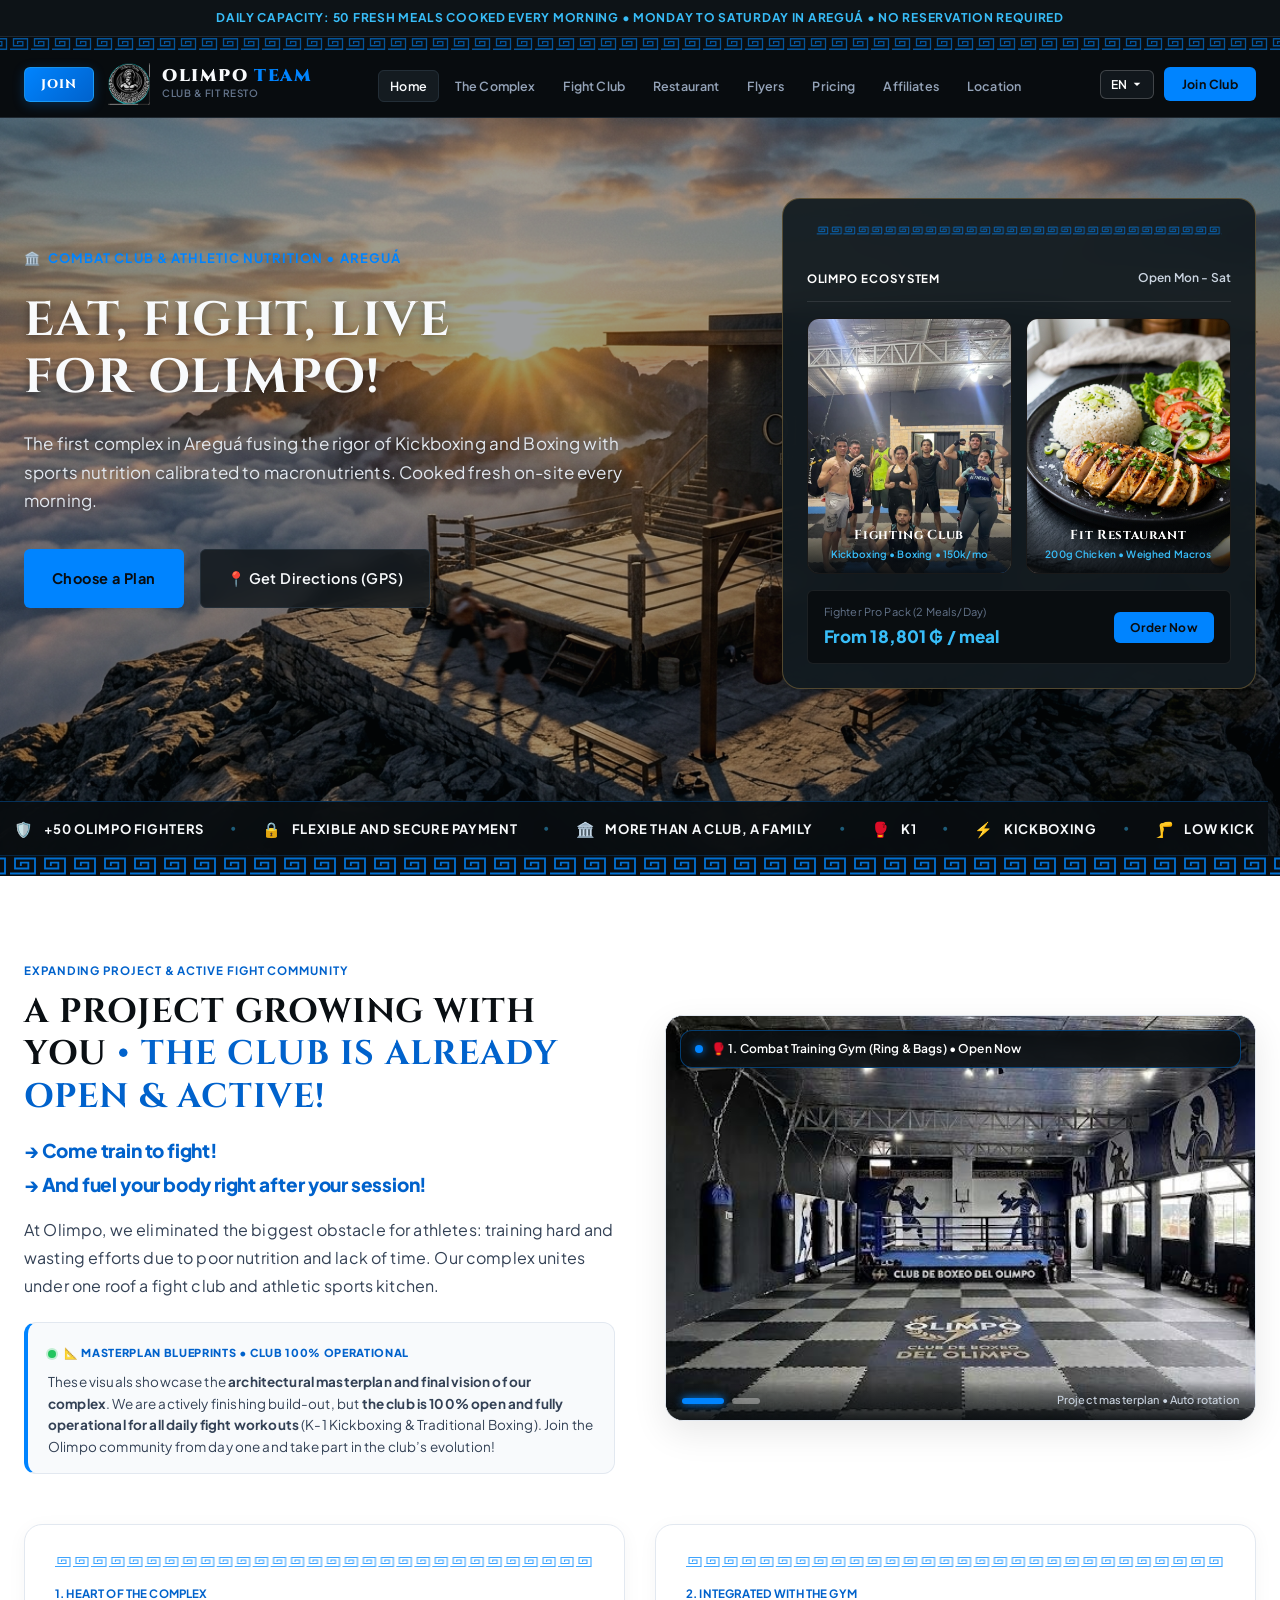
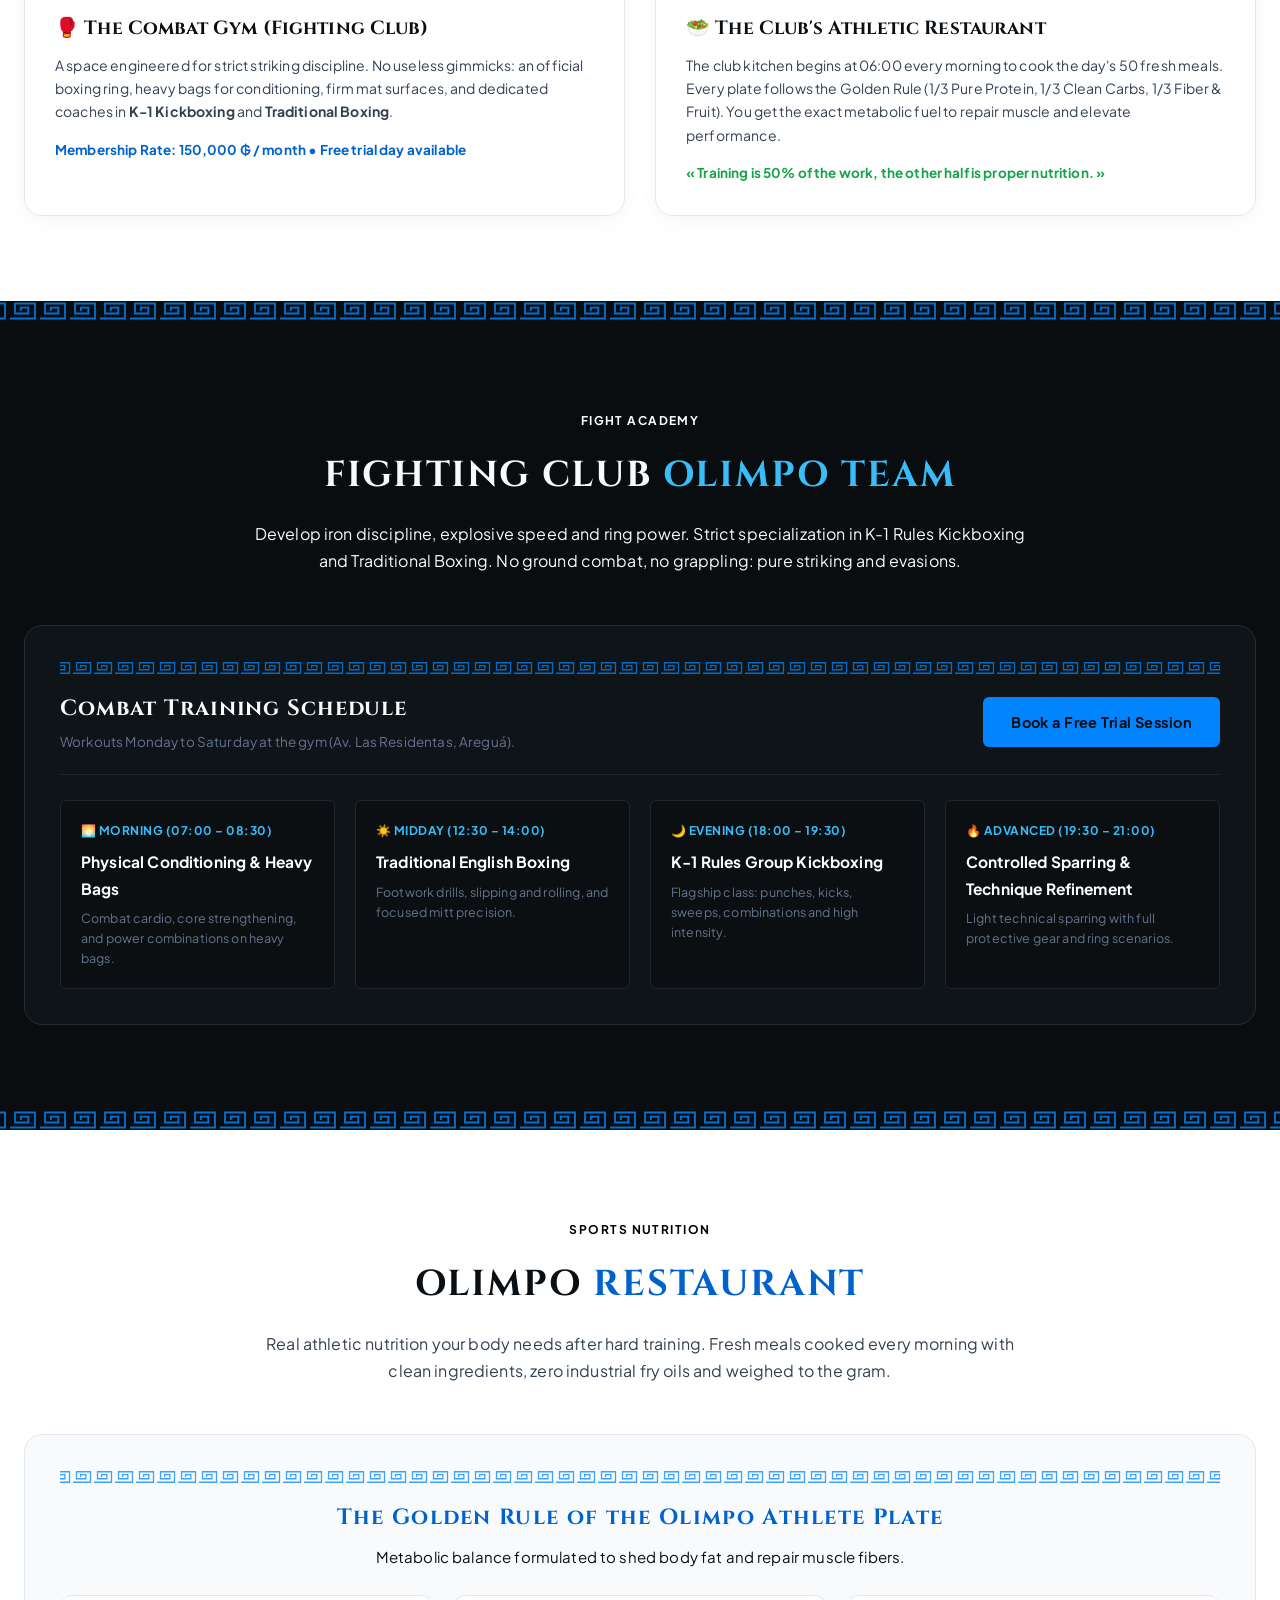
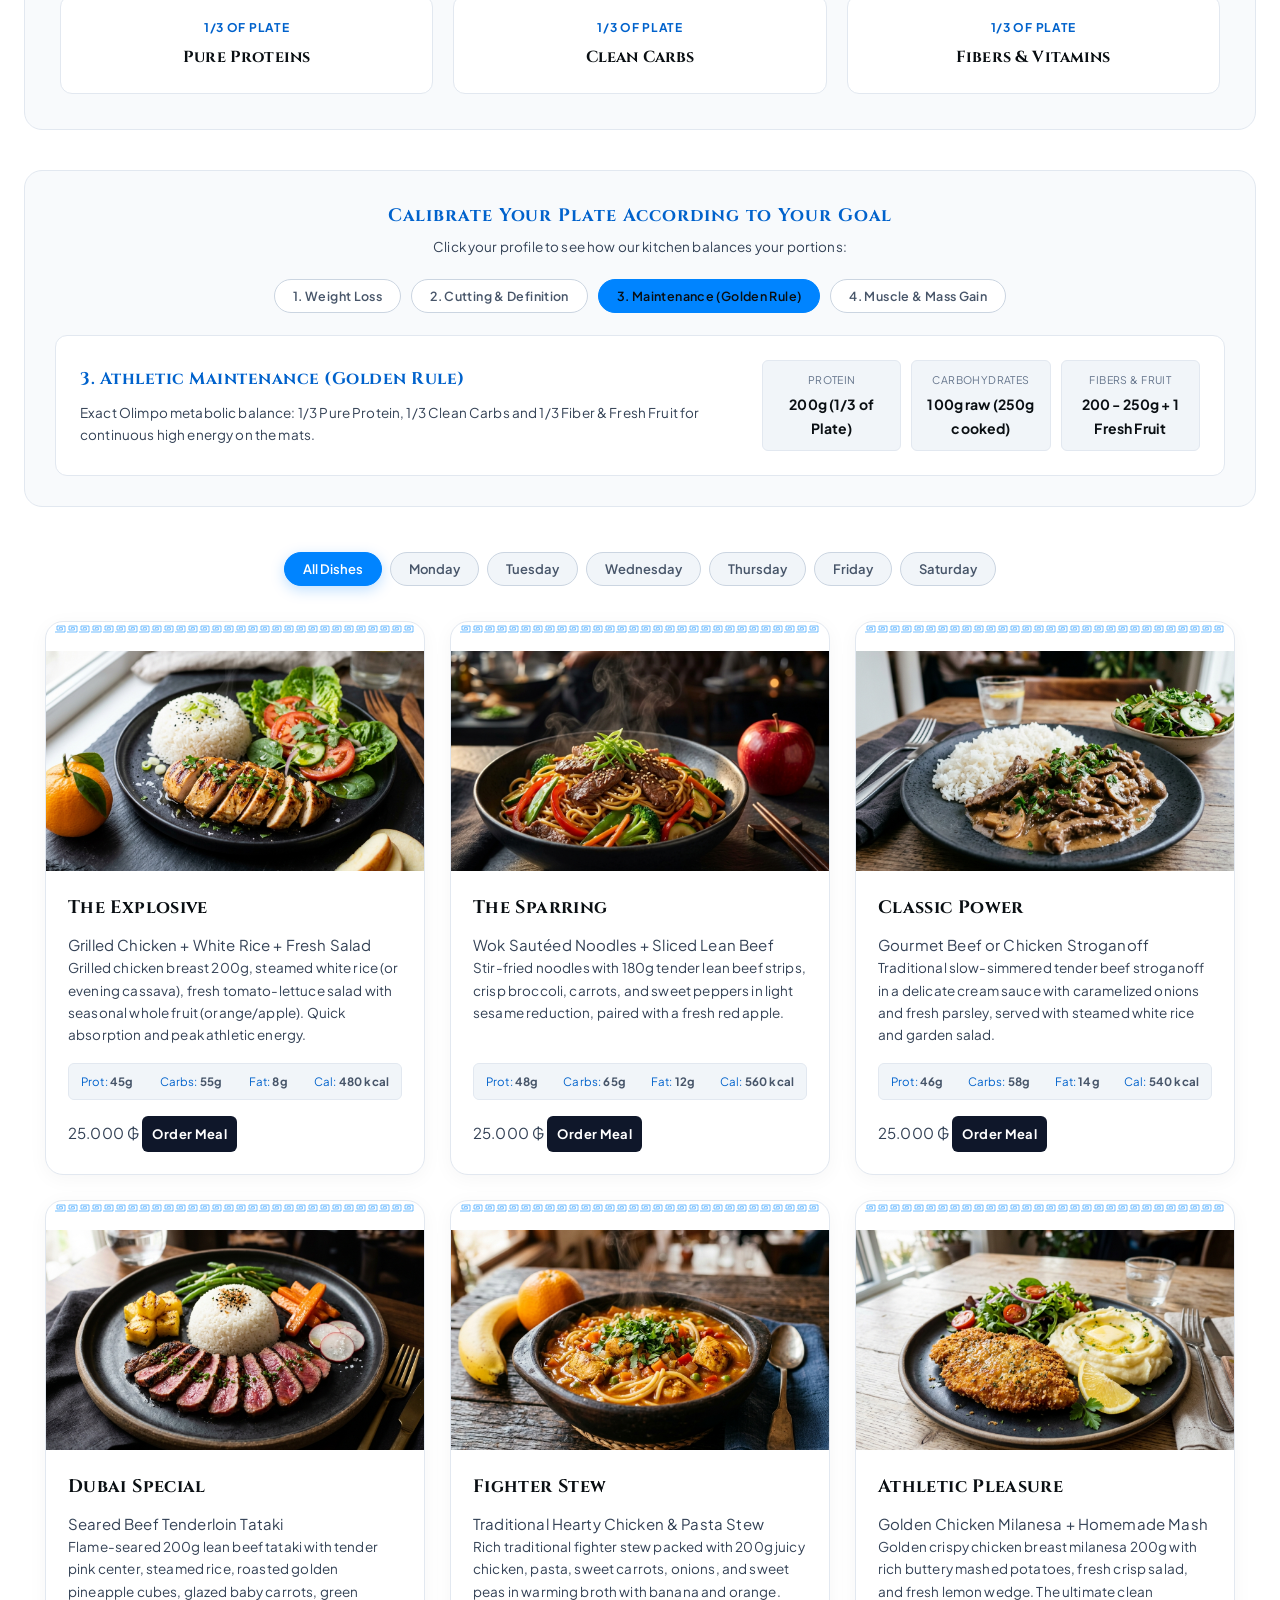
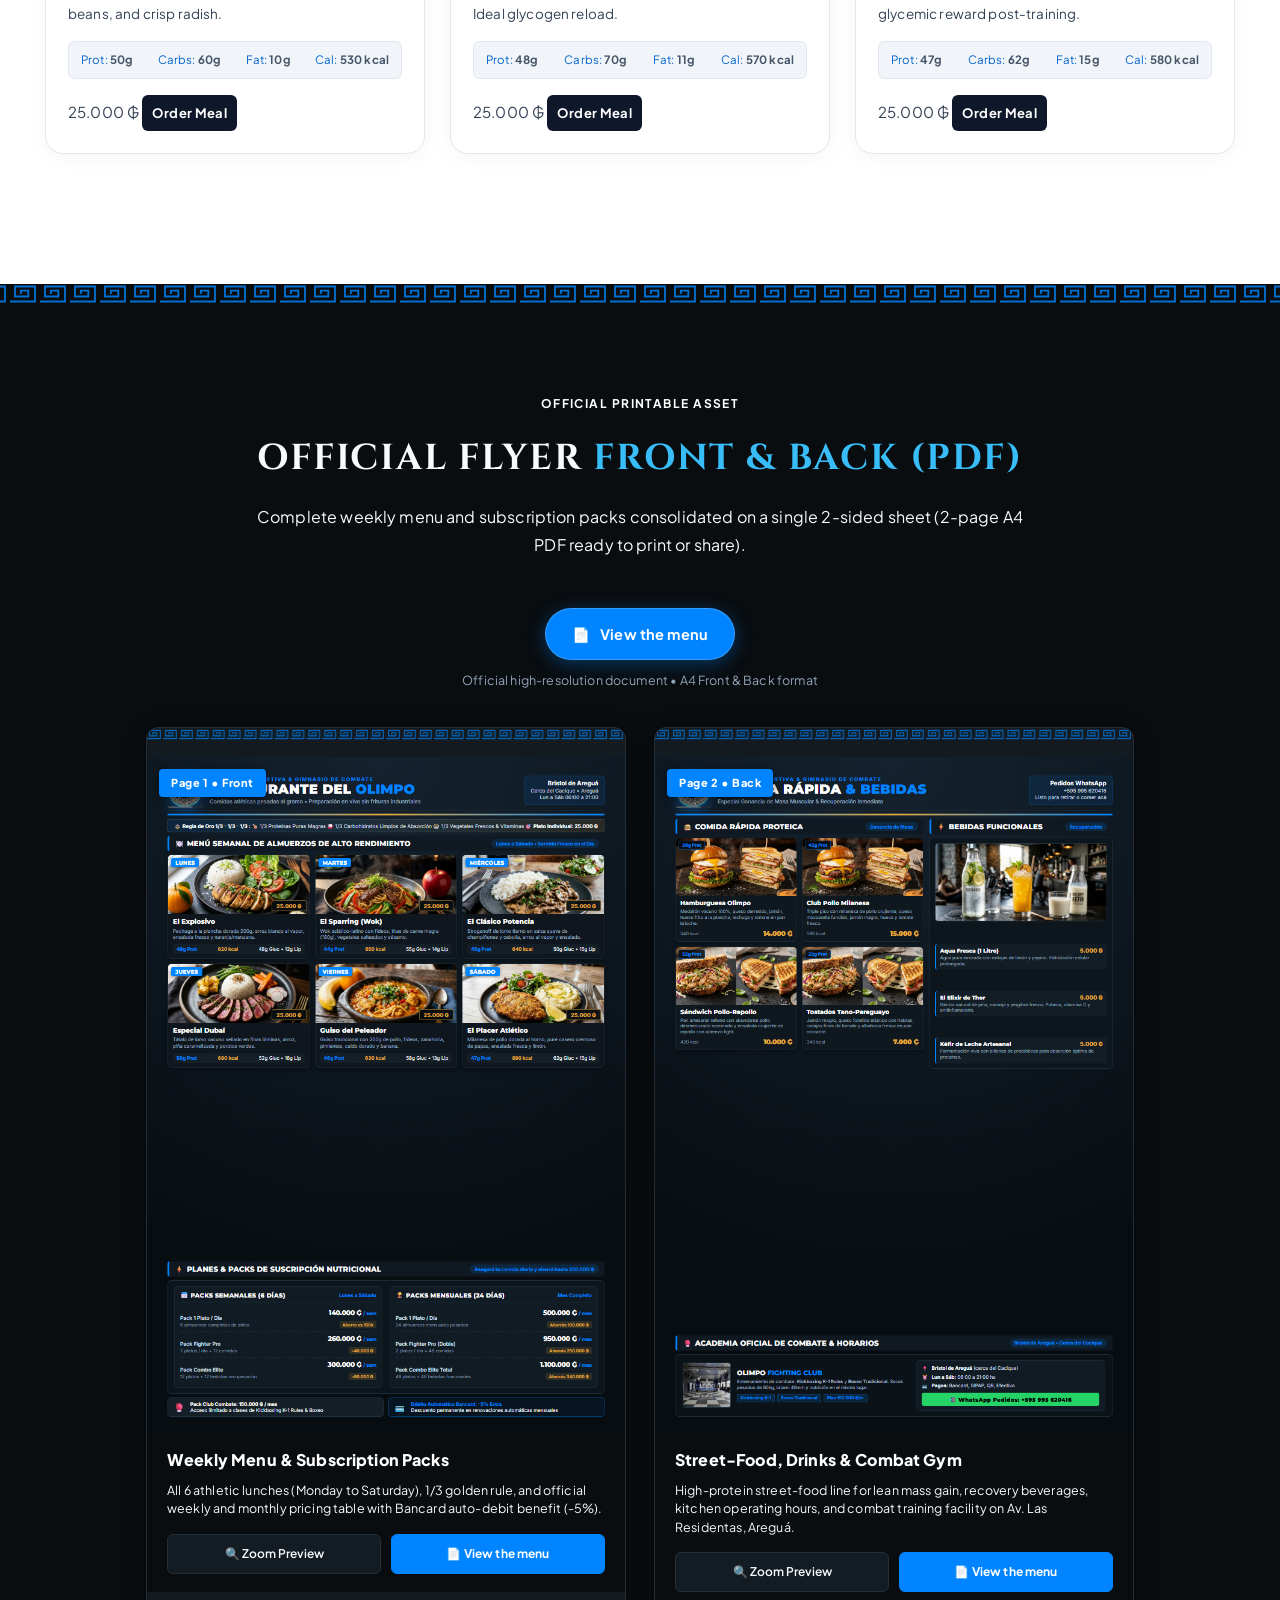
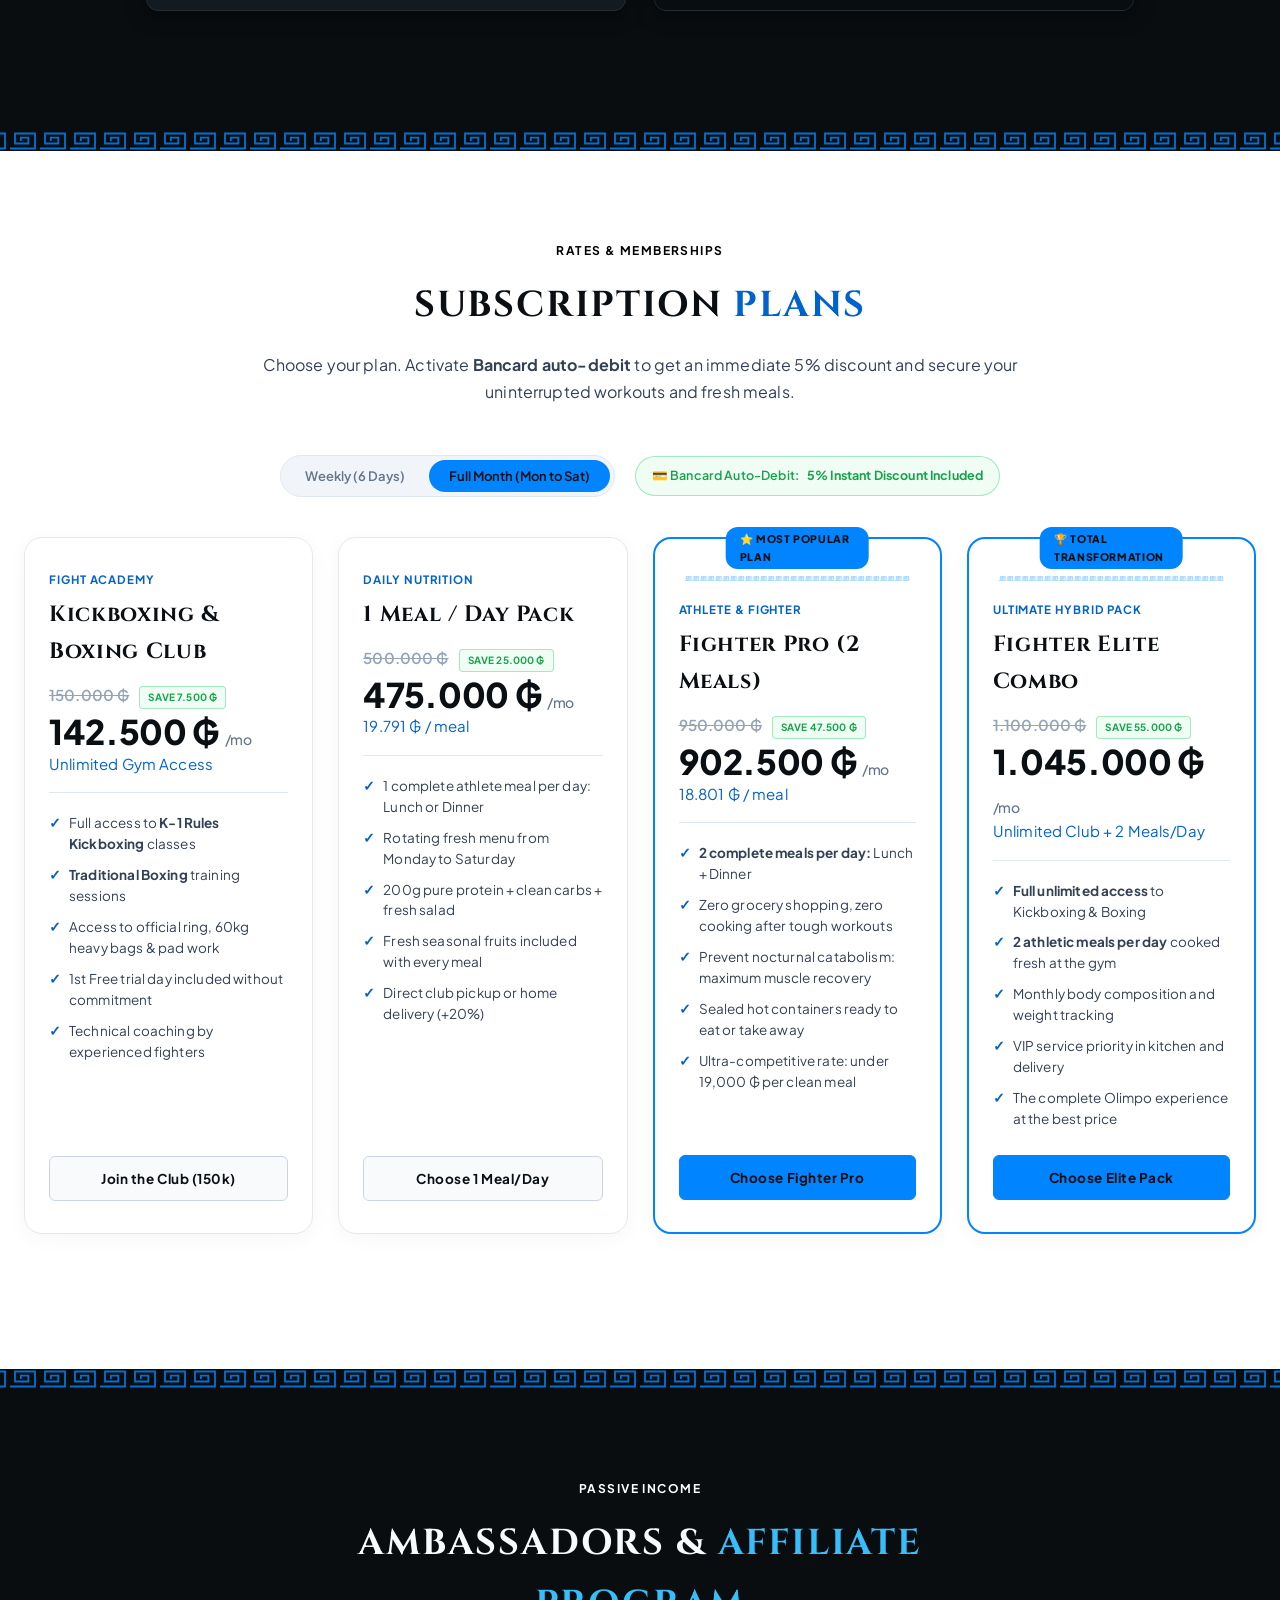
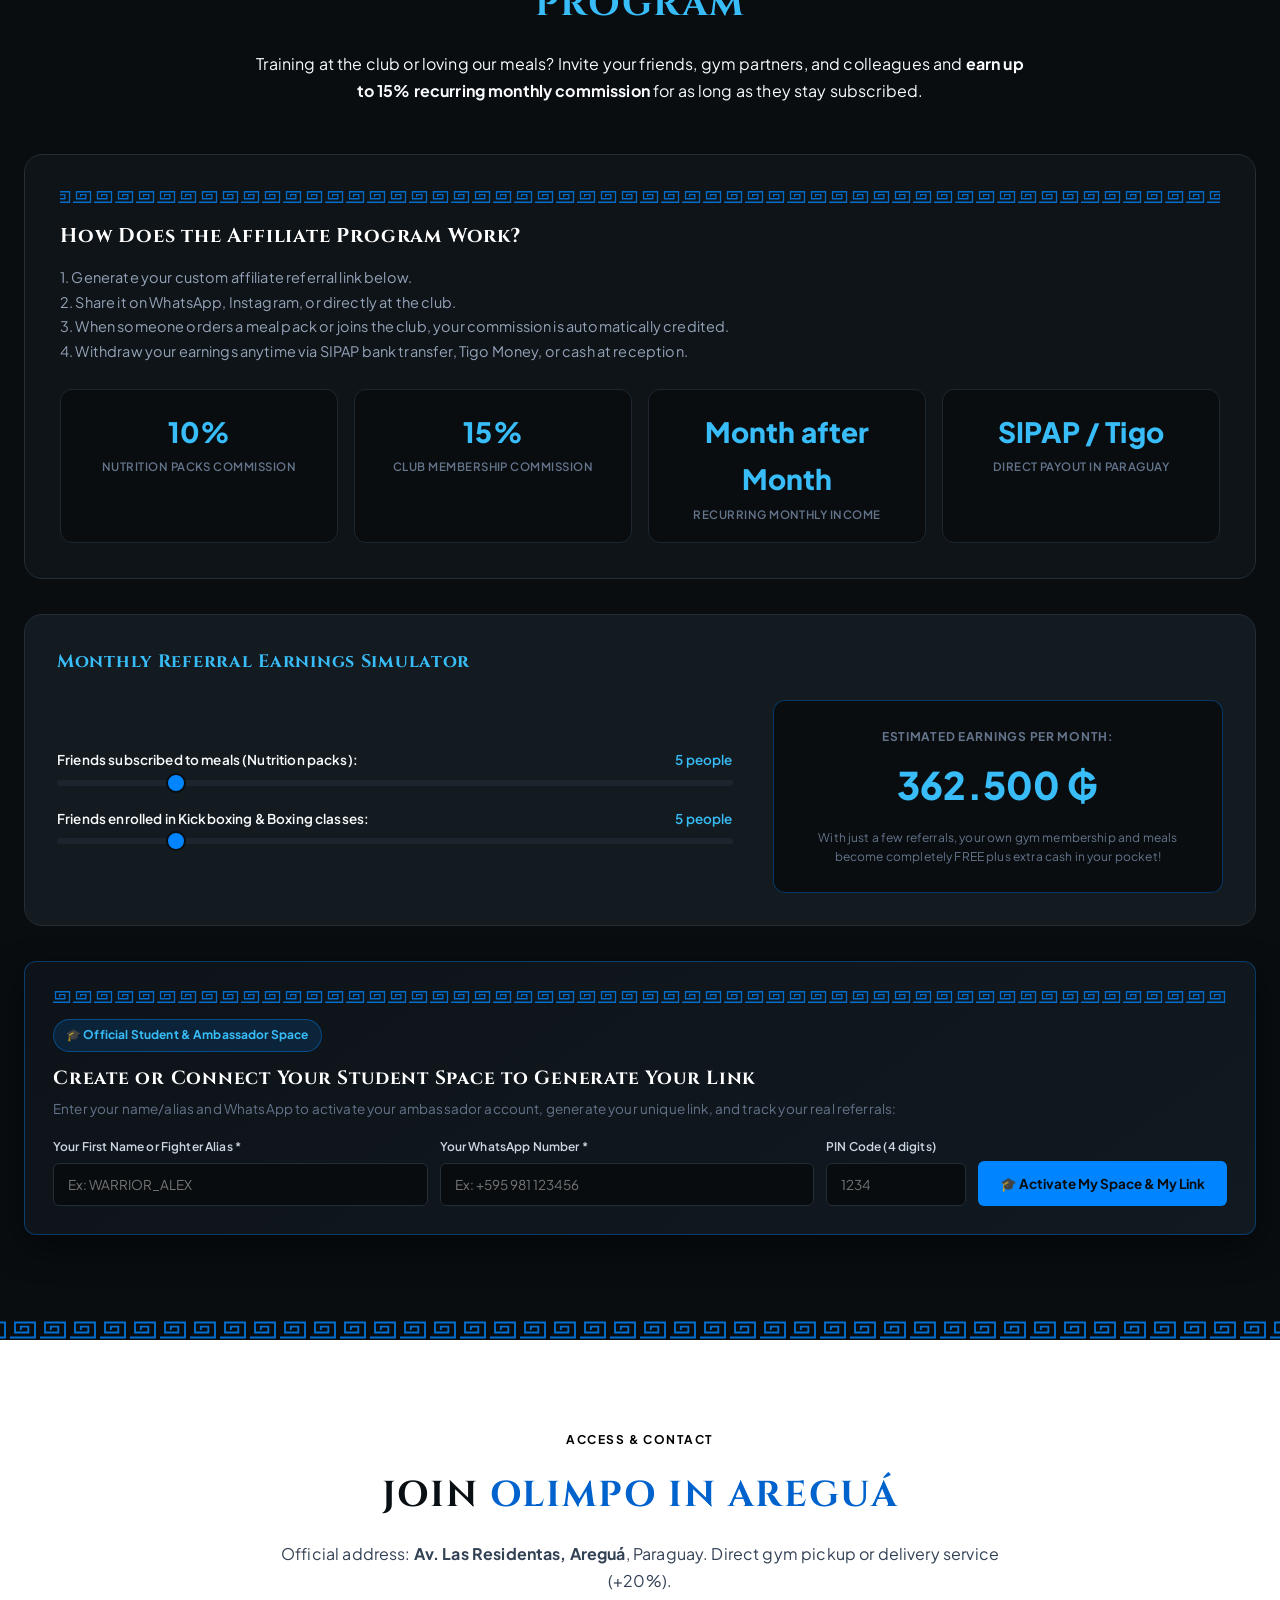
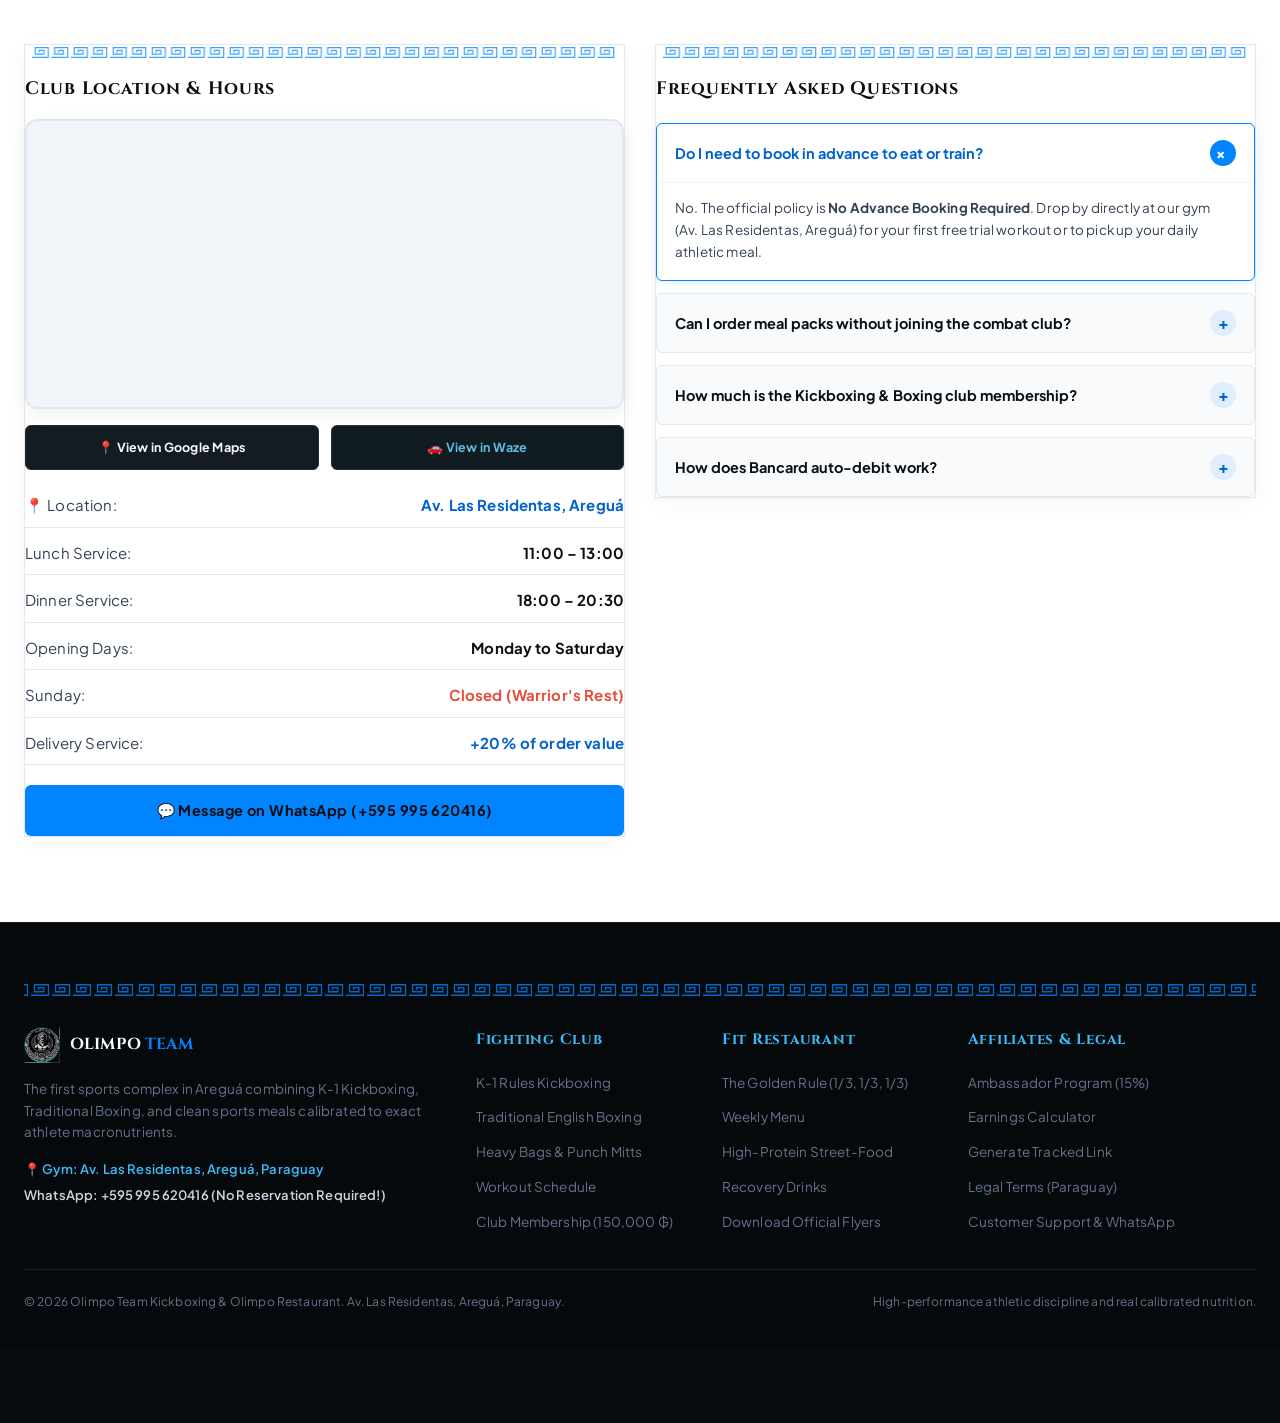
==== commit 3da9bf2e: "feat(sop): implement full high-conversion SOP (SEO local pack, JSON-LD @graph, sitemap, robots, 1640" ====
--- a/index.html
+++ b/index.html
@@ -3,10 +3,185 @@
 <head>
   <meta charset="UTF-8">
   <meta name="viewport" content="width=device-width, initial-scale=1.0">
-  <title>Restaurante & Fighting Club de l'Olympe | Olimpo Team Kickboxing & Boxe Areguá</title>
-  <meta name="description" content="Complexe sportif et nutritionnel d'élite à Areguá, Paraguay. Kickboxing K-1, Boxe Traditionnelle Anglaise, restaurant athlétique sur place, packs avec débit automatique et affiliation.">
+
+  <!-- ==========================================================================
+       SEO SURGICAL ON-PAGE & LOCAL PACK AREGUÁ (SOP PHASE 7.1)
+       ========================================================================== -->
+  <title>Olimpo Team Areguá | Club de Kickboxing, Boxeo &amp; Restaurante Deportivo</title>
+  <meta name="description" content="Club de Kickboxing, Boxeo y Restaurante Fitness en Areguá, Paraguay. Platos frescos desde 18.801 Gs, cuota 150.000 Gs/mes. 1er día de prueba GRATIS. ¡Sin reserva previa!">
+  <meta name="robots" content="index, follow, max-image-preview:large, max-snippet:-1, max-video-preview:-1">
+  <link rel="canonical" href="https://olimpo-resto-combat.vercel.app/">
+
+  <!-- MULTILINGUAL HREFLANG TAGS (SOP PHASE 4 & 7.3) -->
+  <link rel="alternate" hreflang="es" href="https://olimpo-resto-combat.vercel.app/?lang=es">
+  <link rel="alternate" hreflang="fr" href="https://olimpo-resto-combat.vercel.app/?lang=fr">
+  <link rel="alternate" hreflang="en" href="https://olimpo-resto-combat.vercel.app/?lang=en">
+  <link rel="alternate" hreflang="x-default" href="https://olimpo-resto-combat.vercel.app/">
+
+  <!-- GÉOLOCALISATION PARAGUAY / CENTRAL / AREGUÁ (SOP PHASE 7.1) -->
+  <meta name="geo.region" content="PY-11">
+  <meta name="geo.placename" content="Areguá, Central, Paraguay">
+  <meta name="geo.position" content="-25.297738;-57.413828">
+  <meta name="ICBM" content="-25.297738, -57.413828">
+
+  <!-- OPEN GRAPH / FACEBOOK / WHATSAPP PREVIEW (SOP PHASE 7.1) -->
+  <meta property="og:site_name" content="Olimpo Team Areguá">
+  <meta property="og:title" content="Olimpo Team Areguá | Club de Kickboxing, Boxeo &amp; Restaurante Deportivo">
+  <meta property="og:description" content="El primer complejo de Areguá que fusiona Kickboxing K-1, Boxeo Tradicional Inglés y nutrición deportiva calibrada a macronutrientes. 1er día de prueba 100% gratis.">
+  <meta property="og:image" content="https://olimpo-resto-combat.vercel.app/logo_olimpo.png">
+  <meta property="og:url" content="https://olimpo-resto-combat.vercel.app/">
+  <meta property="og:type" content="website">
+  <meta property="og:locale" content="es_PY">
+  <meta property="og:locale:alternate" content="fr_FR">
+  <meta property="og:locale:alternate" content="en_US">
+
+  <!-- TWITTER CARDS (SOP PHASE 7.1) -->
+  <meta name="twitter:card" content="summary_large_image">
+  <meta name="twitter:title" content="Olimpo Team Areguá | Club de Kickboxing, Boxeo &amp; Restaurante Deportivo">
+  <meta name="twitter:description" content="Complejo deportivo y gastronómico en Areguá. Kickboxing K-1, Boxeo Tradicional Inglés y comidas atléticas frescas.">
+  <meta name="twitter:image" content="https://olimpo-resto-combat.vercel.app/logo_olimpo.png">
+
   <link rel="stylesheet" href="styles.css">
   <link rel="icon" type="image/png" href="logo_olimpo.png">
+
+  <!-- ==========================================================================
+       GOOGLE SCHEMA.ORG STRUCTURED DATA (@graph: LocalBusiness + FAQPage) (SOP PHASE 7.2)
+       ========================================================================== -->
+  <script type="application/ld+json">
+  {
+    "@context": "https://schema.org",
+    "@graph": [
+      {
+        "@type": ["SportsClub", "Restaurant", "HealthClub"],
+        "@id": "https://olimpo-resto-combat.vercel.app/#organization",
+        "name": "Olimpo Team Kickboxing & Restaurante del Olimpo",
+        "alternateName": "Olimpo Team Areguá",
+        "url": "https://olimpo-resto-combat.vercel.app/",
+        "logo": "https://olimpo-resto-combat.vercel.app/logo_olimpo.png",
+        "image": "https://olimpo-resto-combat.vercel.app/logo_olimpo.png",
+        "description": "El primer complejo de Areguá que fusiona Kickboxing K-1 Rules, Boxeo Tradicional Inglés y nutrición deportiva calibrada a macronutrientes.",
+        "telephone": "+595995620416",
+        "priceRange": "$$",
+        "currenciesAccepted": "PYG",
+        "paymentAccepted": "Cash, Credit Card, Debit Card, Bancard vPOS, SIPAP Transferencia, Tigo Money, QR Simple Bancard",
+        "address": {
+          "@type": "PostalAddress",
+          "streetAddress": "Avenida Las Residentas",
+          "addressLocality": "Areguá",
+          "addressRegion": "Central",
+          "postalCode": "110112",
+          "addressCountry": "PY"
+        },
+        "geo": {
+          "@type": "GeoCoordinates",
+          "latitude": -25.297738,
+          "longitude": -57.413828
+        },
+        "openingHoursSpecification": [
+          {
+            "@type": "OpeningHoursSpecification",
+            "dayOfWeek": ["Monday", "Tuesday", "Wednesday", "Thursday", "Friday", "Saturday"],
+            "opens": "06:00",
+            "closes": "21:00"
+          }
+        ],
+        "hasMenu": "https://olimpo-resto-combat.vercel.app/#restaurante",
+        "servesCuisine": ["Healthy", "High-Protein", "Sports Nutrition"],
+        "sameAs": [
+          "https://maps.app.goo.gl/JJqi1BdJmPgp2Gb38?g_st=atm",
+          "https://wa.me/595995620416",
+          "https://wa.me/595984430018"
+        ]
+      },
+      {
+        "@type": "FAQPage",
+        "@id": "https://olimpo-resto-combat.vercel.app/#faq",
+        "mainEntity": [
+          {
+            "@type": "Question",
+            "name": "¿Es necesario reservar con anticipación para comer o entrenar?",
+            "acceptedAnswer": {
+              "@type": "Answer",
+              "text": "No. La regla oficial del complejo es Sin Reserva Previa. Podés acercarte directamente a la sede (Av. Las Residentas, Areguá) para tu primera clase de prueba gratuita o para disfrutar de tu comida atlética del día."
+            }
+          },
+          {
+            "@type": "Question",
+            "name": "¿Puedo pedir comidas sin estar inscrito en el club de combate?",
+            "acceptedAnswer": {
+              "@type": "Answer",
+              "text": "¡Totalmente! Podés suscribirte únicamente a un pack de nutrición (1 o 2 platos al día) o pedir platos individuales desde 7.000 ₲ hasta 25.000 ₲. ¡Por cada 5 platos comprados, el 6to es 100% GRATIS!"
+            }
+          },
+          {
+            "@type": "Question",
+            "name": "¿Cuánto cuesta la membresía al club de Kickboxing & Boxeo?",
+            "acceptedAnswer": {
+              "@type": "Answer",
+              "text": "La cuota mensual es de 150.000 ₲ / mes (150k PYG) con acceso libre a todos los entrenamientos de Kickboxing K-1 y Boxeo Inglés. El primer día de prueba es 100% gratis."
+            }
+          },
+          {
+            "@type": "Question",
+            "name": "¿Cómo funciona el débito automático Bancard?",
+            "acceptedAnswer": {
+              "@type": "Answer",
+              "text": "Es procesado con seguridad por Bancard Paraguay bajo encriptación PCI-DSS. Accedés a un descuento inmediato del 5% en tu suscripción y podés pausar o cancelar en cualquier momento sin costo alguno."
+            }
+          },
+          {
+            "@type": "Question",
+            "name": "¿Qué incluye el primer día de prueba gratuito en el club?",
+            "acceptedAnswer": {
+              "@type": "Answer",
+              "text": "El primer día de prueba es 100% gratuito e incluye una sesión completa con nuestros entrenadores (acondicionamiento físico, trabajo técnico en bolsas pesadas o manoplas y fundamentos de guardia y desplazamiento)."
+            }
+          },
+          {
+            "@type": "Question",
+            "name": "¿Cómo se componen los platos atléticos (Regla de Oro)?",
+            "acceptedAnswer": {
+              "@type": "Answer",
+              "text": "Cada plato respeta la proporción óptima para deportistas: 1/3 de Proteínas Puras (200g de pechuga grillada, carne magra o huevos), 1/3 de Carbohidratos Limpios (arroz vapor, wok de fideos o mandioca) y 1/3 de Fibras & Frutas frescas."
+            }
+          },
+          {
+            "@type": "Question",
+            "name": "¿Cuentan con servicio de delivery a domicilio en Areguá?",
+            "acceptedAnswer": {
+              "@type": "Answer",
+              "text": "Sí, disponemos de servicio de entrega a domicilio en Areguá y alrededores con un recargo del +20% del abono. El retiro directo en el club es 100% gratuito."
+            }
+          },
+          {
+            "@type": "Question",
+            "name": "¿Qué equipamiento necesito llevar para mi primera clase?",
+            "acceptedAnswer": {
+              "@type": "Answer",
+              "text": "Para tu primera clase solo necesitás ropa deportiva cómoda, toalla personal y una botella de agua. En el club te facilitamos guantes para la sesión de prueba; si luego te asociás, te orientamos sobre tus vendas y bucal personal."
+            }
+          },
+          {
+            "@type": "Question",
+            "name": "¿Las comidas son aptas para objetivos de pérdida de peso o ganancia de masa?",
+            "acceptedAnswer": {
+              "@type": "Answer",
+              "text": "Sí, calibramos las porciones según tu objetivo actual: Déficit calórico para Pérdida de Peso, balance para Definición/Secado, Regla de Oro para Mantenimiento, o ración reforzada de carbohidratos y proteínas para Ganancia de Masa muscular."
+            }
+          },
+          {
+            "@type": "Question",
+            "name": "¿Cómo funciona el programa de embajadores y referidos?",
+            "acceptedAnswer": {
+              "@type": "Answer",
+              "text": "Cada miembro activo cuenta con un enlace único de referido (?ref=TU_CODIGO). Ganas del 10% al 15% de comisión recurrente por cada amigo que se sume al club o a los packs de comidas. Los retiros se realizan a fin de mes por SIPAP o Tigo Money."
+            }
+          }
+        ]
+      }
+    ]
+  }
+  </script>
 </head>
 <body>
 
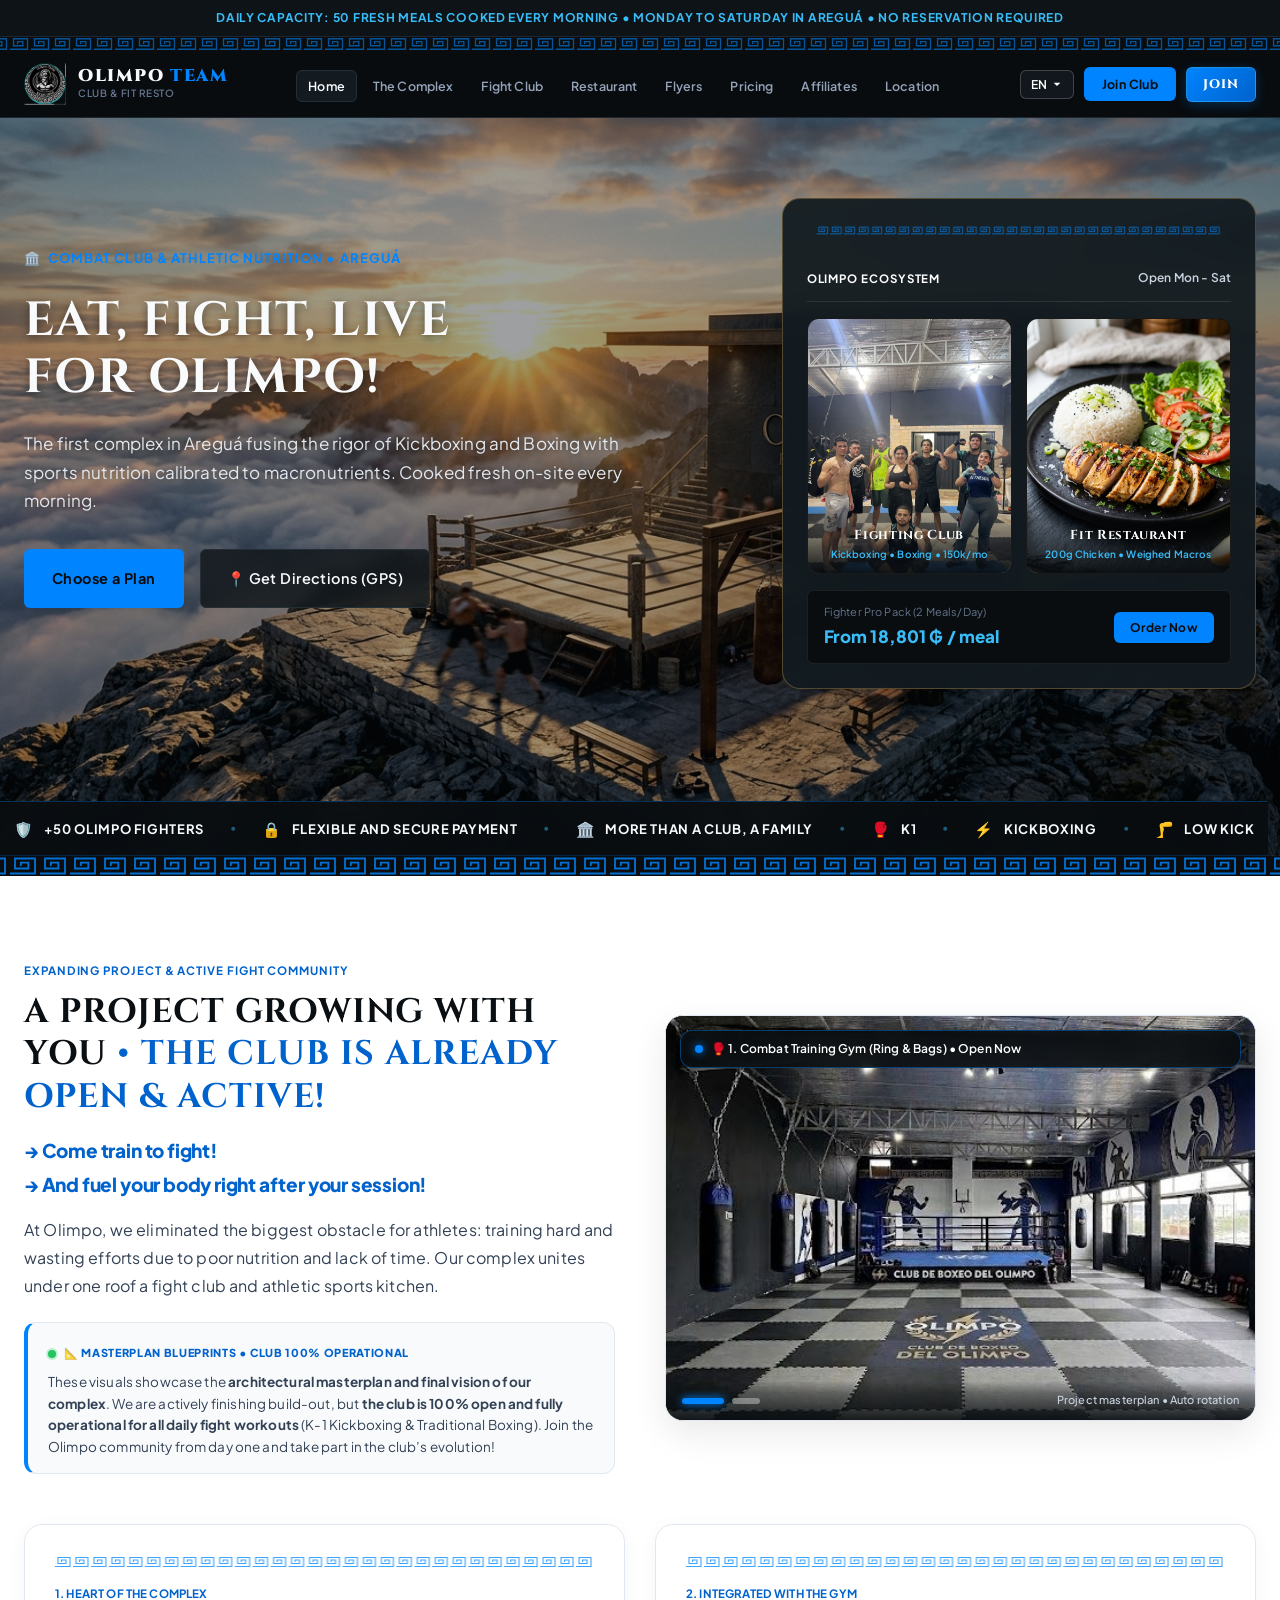
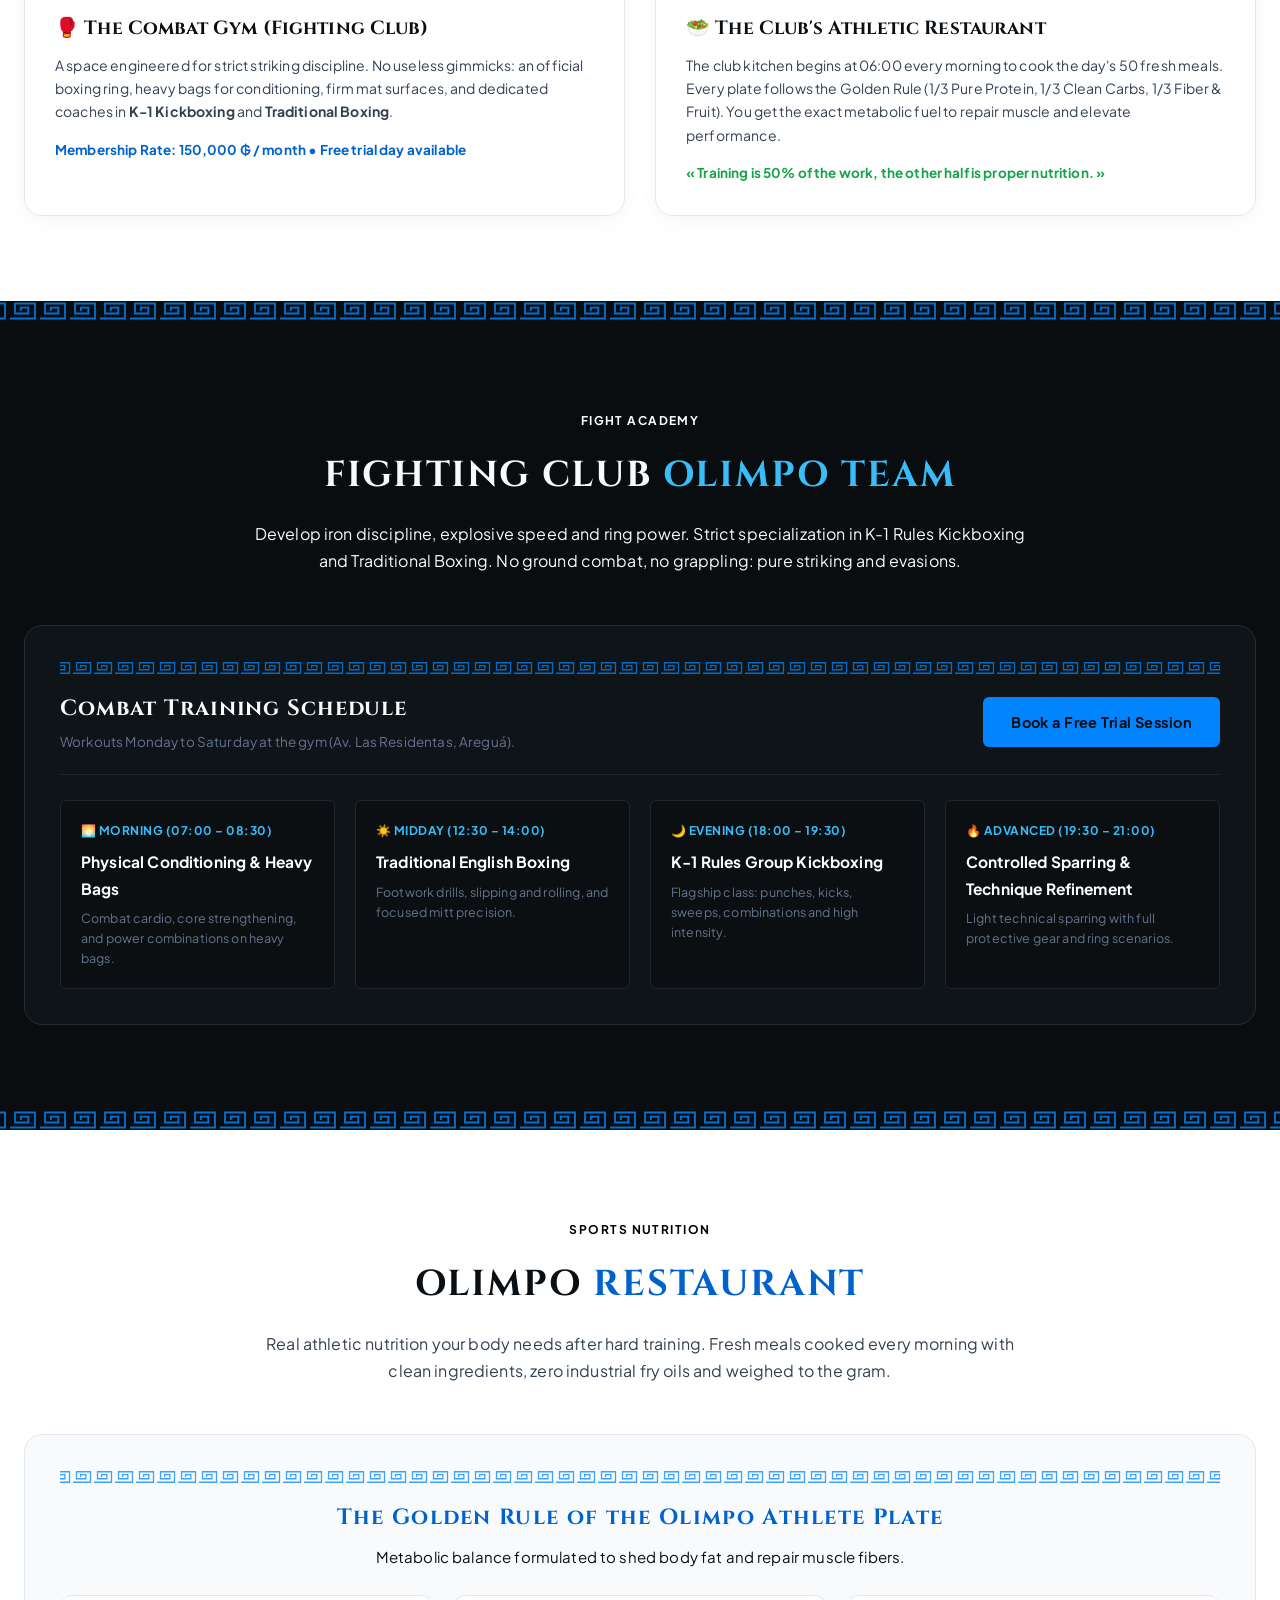
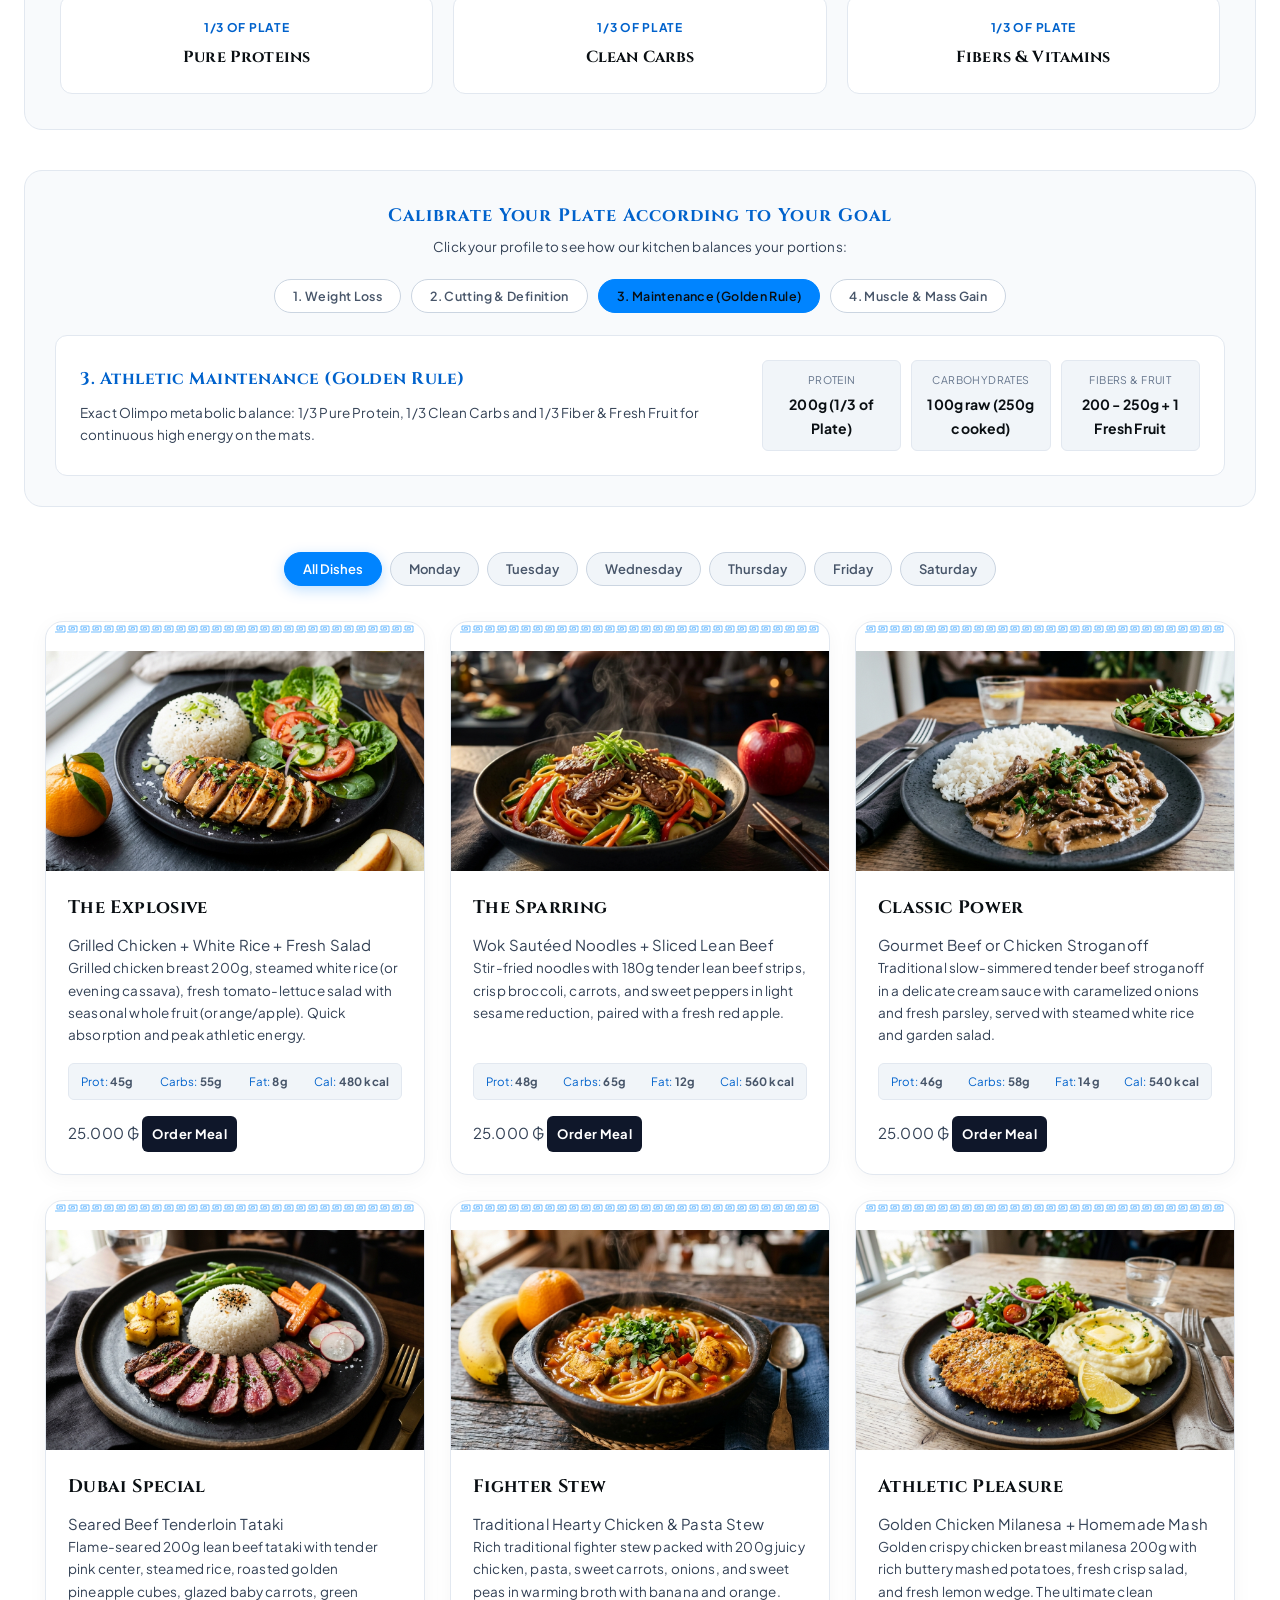
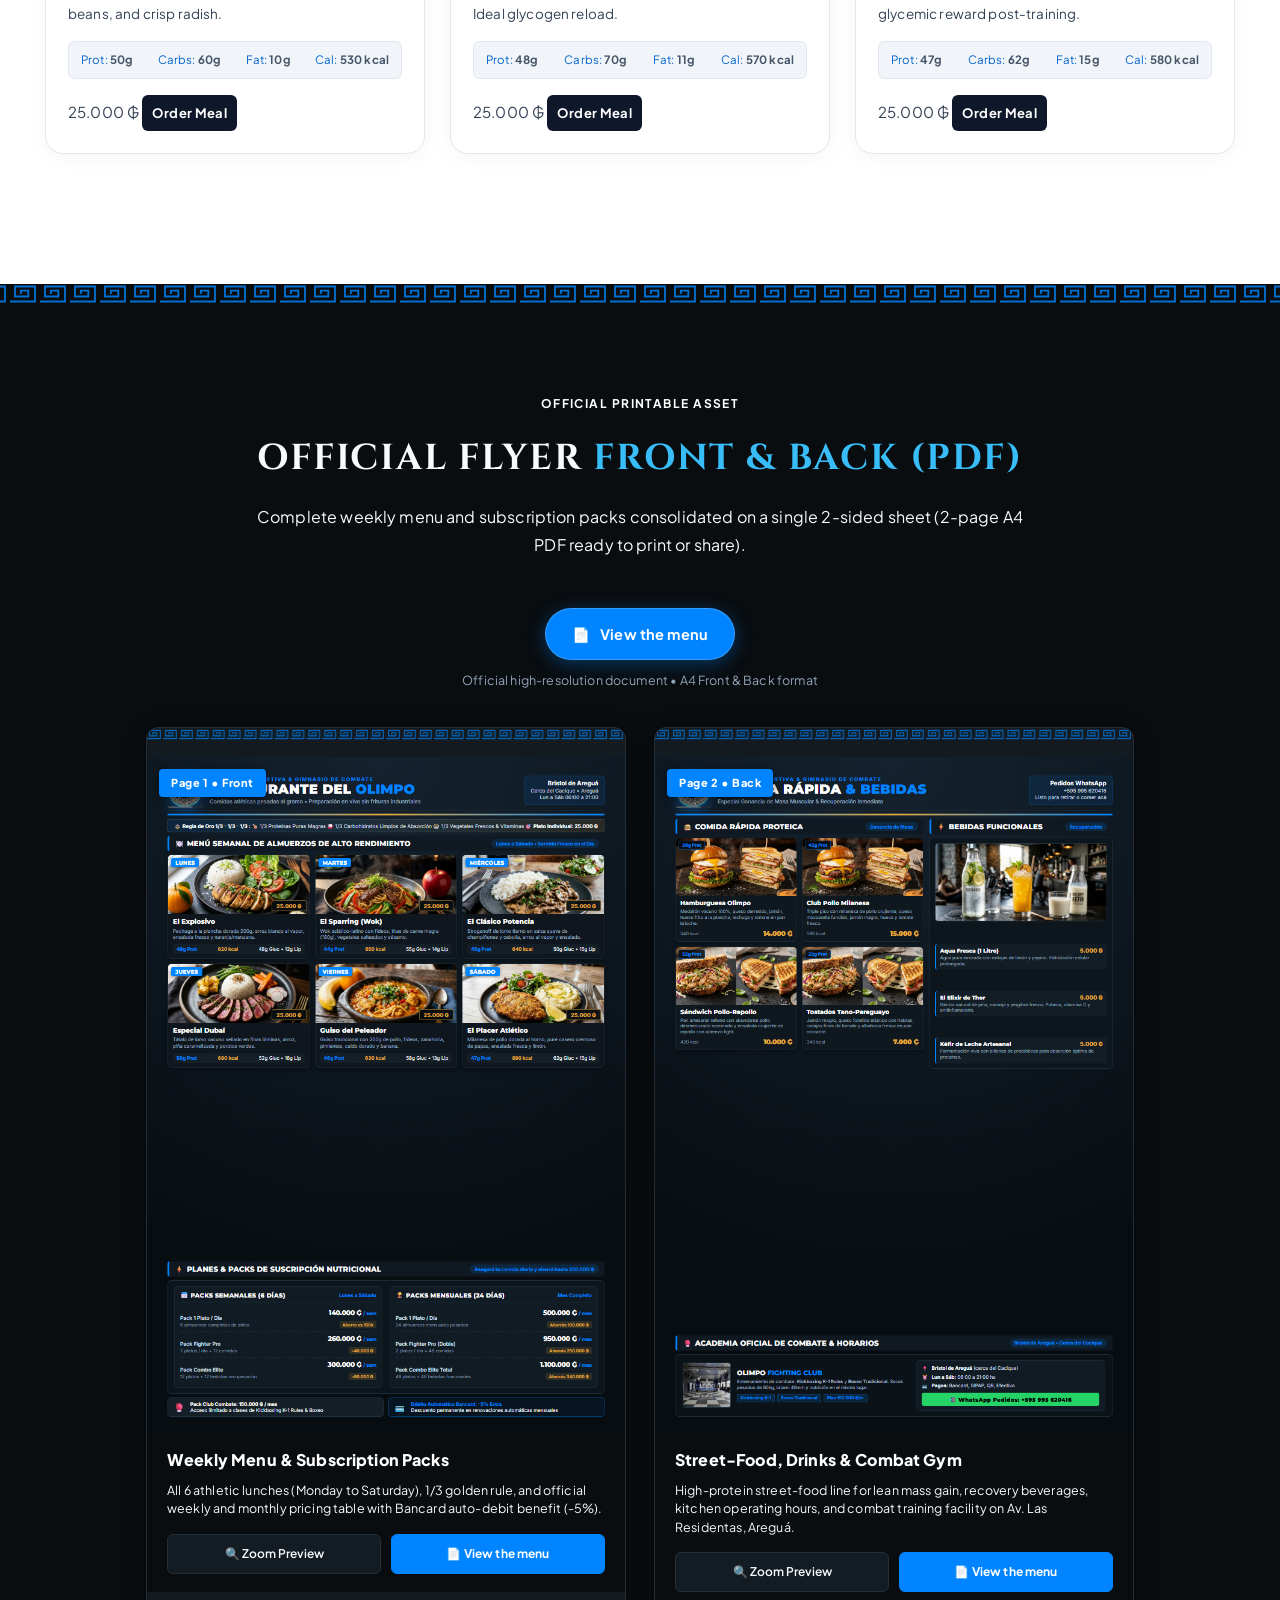
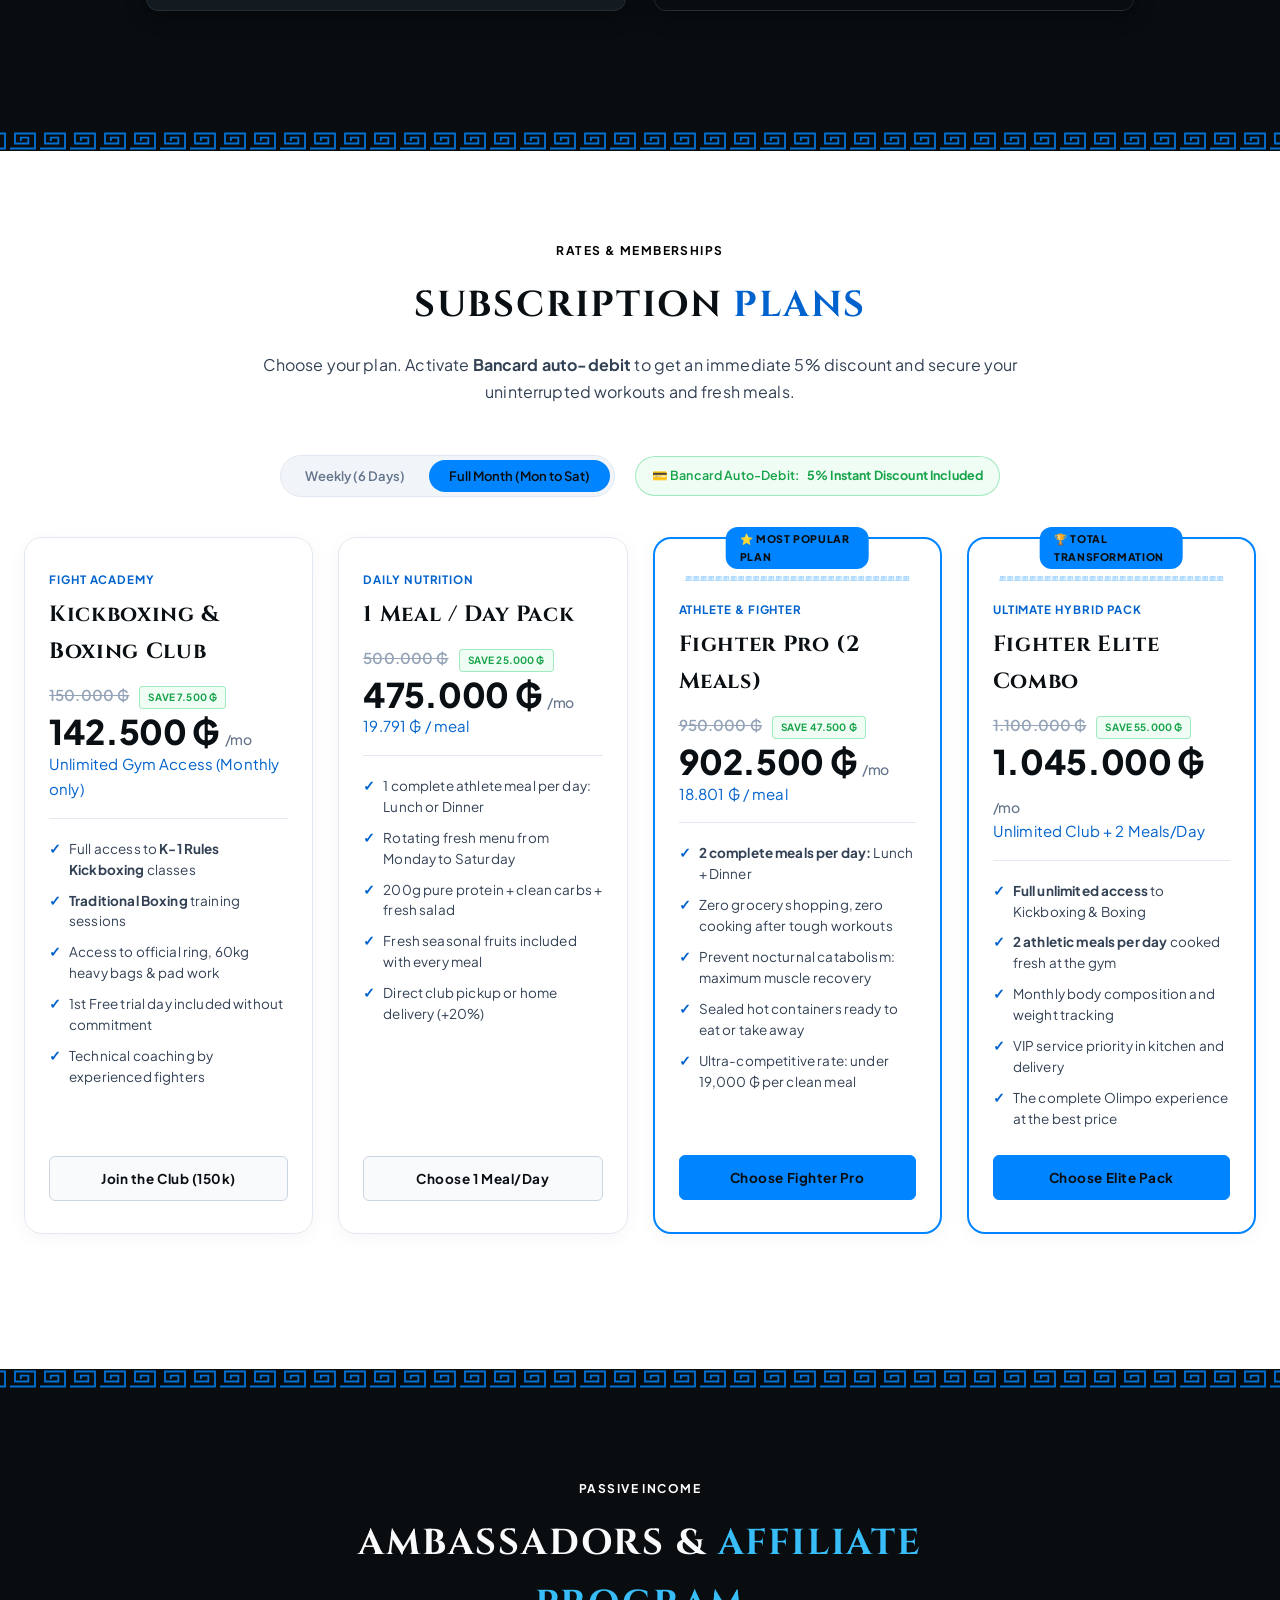
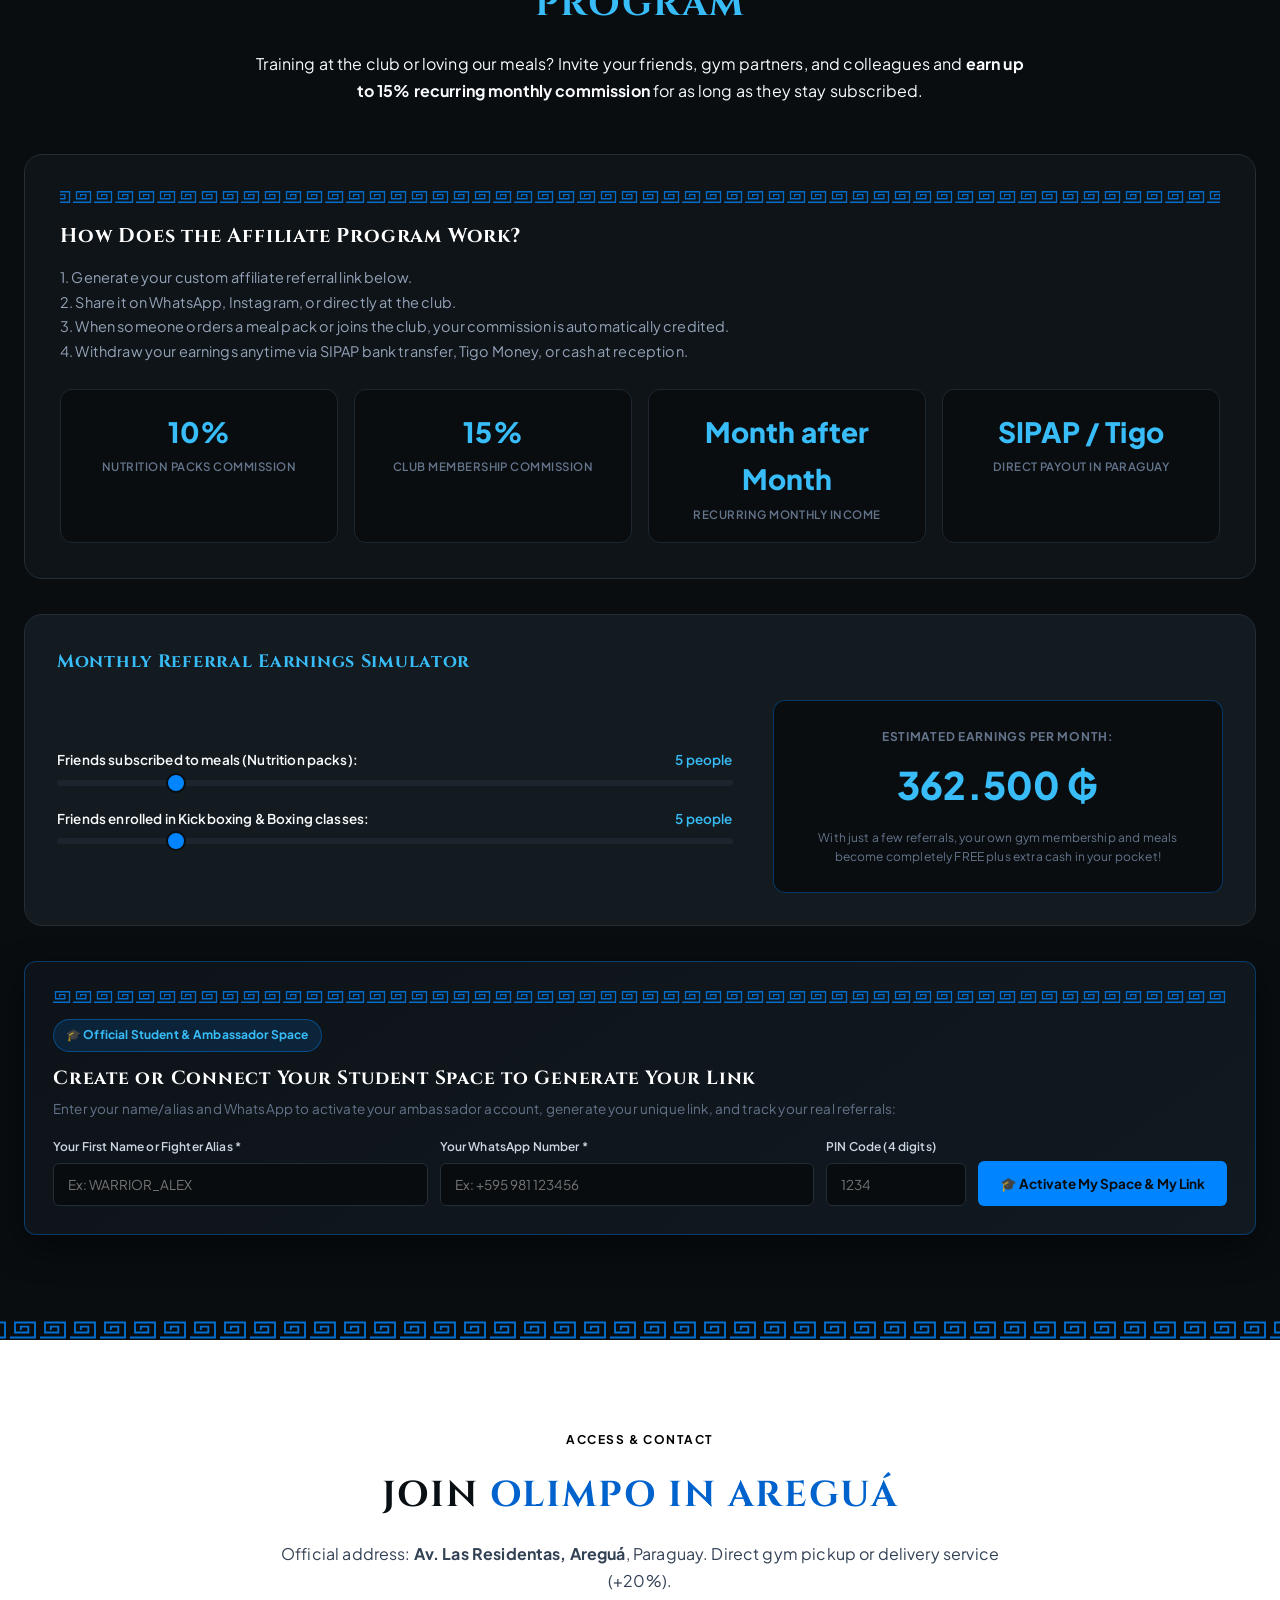
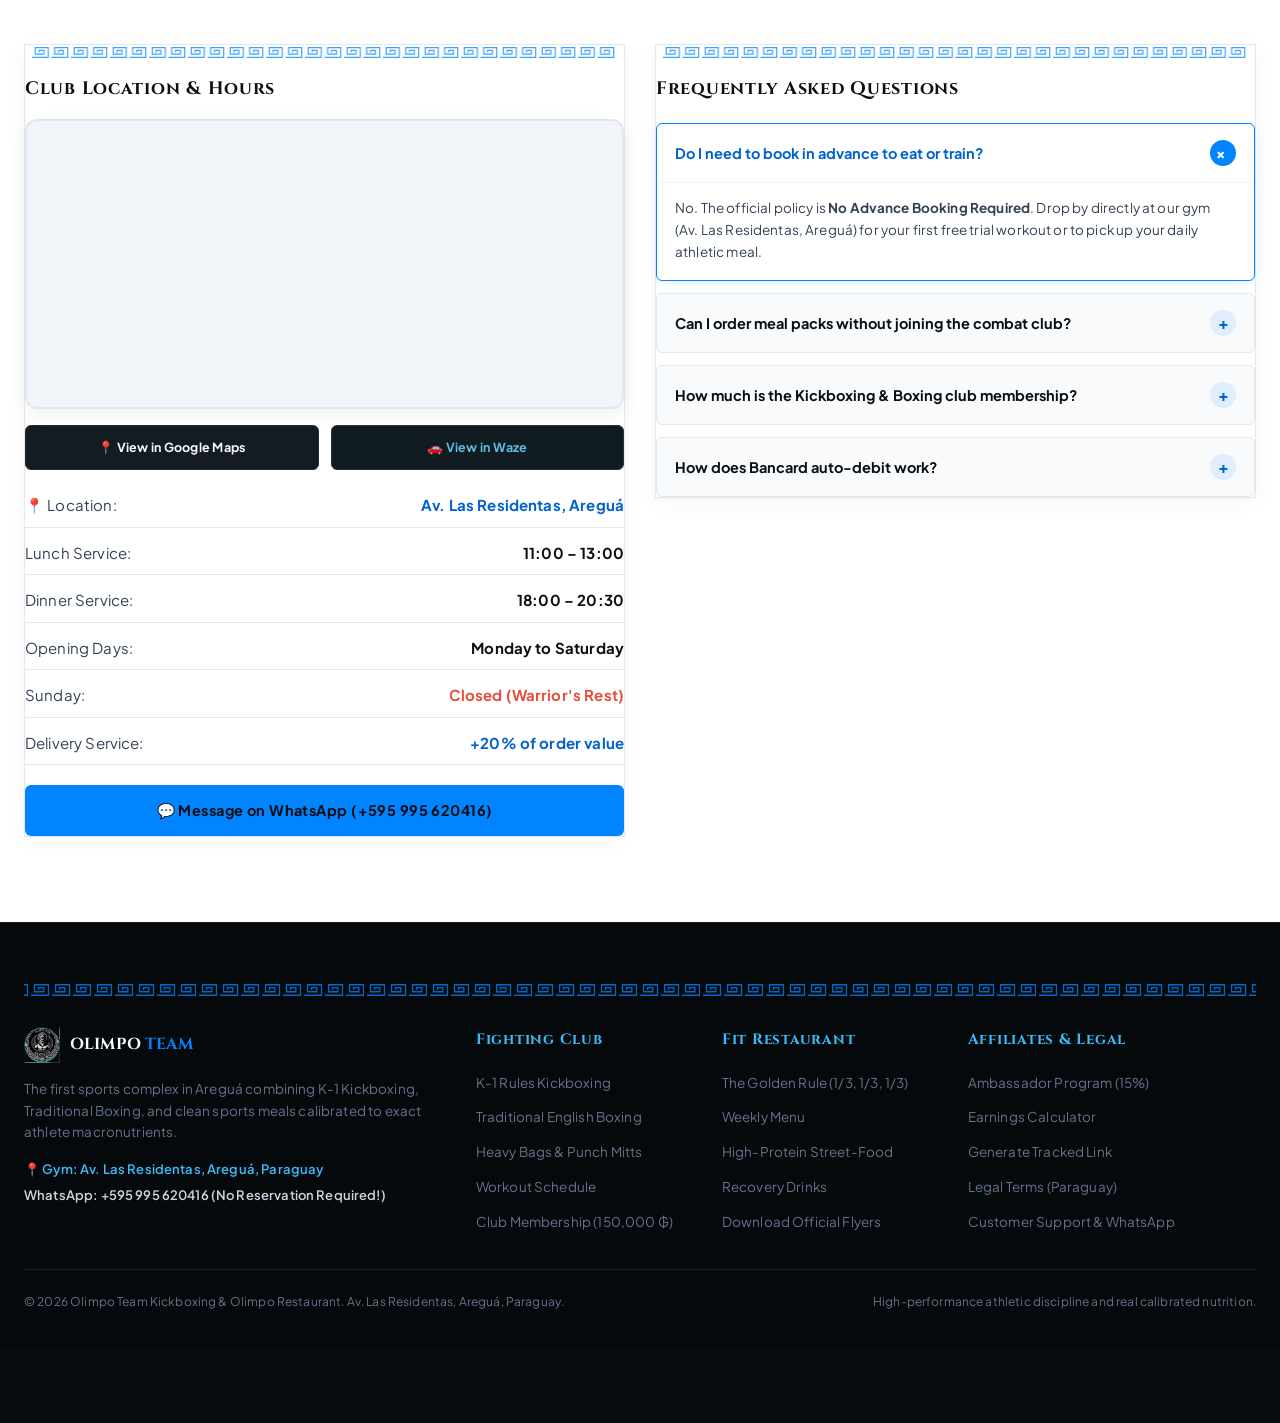
==== commit 18a549b4: "feat: simplify pack names, lock auto-debit, monthly-only club, optional RUC, 1st-of-month withdrawal" ====
--- a/index.html
+++ b/index.html
@@ -204,18 +204,6 @@
   <header class="main-navbar">
     <div class="nav-container">
       <div class="nav-left-group">
-        <!-- BOUTON JOIN EN HAUT À GAUCHE DE LA MENU BAR (DEVIENT ICÔNE DE PROFIL UNE FOIS CONNECTÉ) -->
-        <button type="button" class="btn-nav-join btn-nav-join-desktop" id="btnNavJoinDesktop" onclick="window.openMemberModal()" title="Espace Membre">
-          <span class="join-btn-label" id="navJoinTextDesktop">JOIN</span>
-          <span class="join-profile-avatar" aria-hidden="true">
-            <svg viewBox="0 0 24 24" width="20" height="20" fill="none" stroke="currentColor" stroke-width="2.2" stroke-linecap="round" stroke-linejoin="round">
-              <path d="M20 21v-2a4 4 0 0 0-4-4H8a4 4 0 0 0-4 4v2"></path>
-              <circle cx="12" cy="7" r="4"></circle>
-            </svg>
-            <span class="join-online-dot"></span>
-          </span>
-        </button>
-
         <a href="#inicio" class="brand-wrapper">
           <img src="logo_olimpo.png" alt="Olimpo Team Logo" class="brand-logo-img">
           <div class="brand-titles">
@@ -252,7 +240,19 @@
           <span data-i18n="navJoin">Rejoindre</span>
         </button>
 
-        <!-- BOUTON JOIN À LA PLACE DU BURGER SUR SMARTPHONE & AUTRES FORMATS (DEVIENT ICÔNE DE PROFIL UNE FOIS CONNECTÉ) -->
+        <!-- BOUTON JOIN / ICÔNE DE PROFIL EN HAUT À DROITE (À CÔTÉ À DROITE DE REJOINDRE / UNIRSE) -->
+        <button type="button" class="btn-nav-join btn-nav-join-desktop" id="btnNavJoinDesktop" onclick="window.openMemberModal()" title="Espace Membre">
+          <span class="join-btn-label" id="navJoinTextDesktop">JOIN</span>
+          <span class="join-profile-avatar" aria-hidden="true">
+            <svg viewBox="0 0 24 24" width="20" height="20" fill="none" stroke="currentColor" stroke-width="2.2" stroke-linecap="round" stroke-linejoin="round">
+              <path d="M20 21v-2a4 4 0 0 0-4-4H8a4 4 0 0 0-4 4v2"></path>
+              <circle cx="12" cy="7" r="4"></circle>
+            </svg>
+            <span class="join-online-dot"></span>
+          </span>
+        </button>
+
+        <!-- BOUTON JOIN SUR SMARTPHONE (FORMAT MOBILE) -->
         <button type="button" class="btn-nav-join btn-nav-join-mobile" id="btnNavJoinMobile" onclick="window.openMemberModal()" aria-label="JOIN - Espace Membre" title="Espace Membre">
           <span class="join-btn-label" id="navJoinTextMobile">JOIN</span>
           <span class="join-profile-avatar" aria-hidden="true">
@@ -1164,10 +1164,10 @@
             </p>
             <div class="form-group" style="margin-bottom: 0;">
               <select id="checkoutClubChoice" class="form-input">
-                <option value="club_monthly">🥊 Oui, ajouter l'Abonnement Club Kickboxing & Boxe (+150.000 ₲ / mois)</option>
-                <option value="club_trial">🆓 Réserver un 1er Jour d'Essai GRATUIT au Club (0 ₲)</option>
-                <option value="club_already">✓ J'ai déjà mon abonnement au club / Déjà membre (0 ₲)</option>
-                <option value="club_none">— Non merci, uniquement le programme nutritif</option>
+                <option value="club_monthly">🥊 Club Kickboxing & Boxe (+150.000 ₲ / mois)</option>
+                <option value="club_trial">🆓 1er Cours d'Essai GRATUIT (0 ₲)</option>
+                <option value="club_already">✓ Déjà membre du club (0 ₲)</option>
+                <option value="club_none">— Pas d'accès au club</option>
               </select>
             </div>
           </div>
@@ -1189,21 +1189,20 @@
             </div>
             <div class="form-group">
               <select id="checkoutPlanSelect" class="form-input">
-                <optgroup label="📅 PACKS MENSUELS (Mois Complet • Lun à Sam - Dimanche Fermé)">
-                  <option value="pack_fighter_pro_mensual" selected>⭐ Fighter Pro Mensuel (2 Plats/Jour : Midi + Soir) — 950.000 ₲ / mois</option>
-                  <option value="pack_1_plato_mensual">Pack 1 Plat/Jour Mensuel (Midi ou Soir) — 500.000 ₲ / mois</option>
-                  <option value="combo_elite_mensual">🏆 Combo Fighter Elite Mensuel (Club Boxe + 2 Plats/Jour) — 1.100.000 ₲ / mois</option>
+                <optgroup label="📅 AU MOIS (Mensuel)">
+                  <option value="pack_fighter_pro_mensual" selected>2 repas / jour (Fighter Pro) — 950.000 ₲</option>
+                  <option value="pack_1_plato_mensual">1 repas / jour — 500.000 ₲</option>
+                  <option value="combo_elite_mensual">Combo : Club + 2 repas / jour — 1.100.000 ₲</option>
                 </optgroup>
-                <optgroup label="⚡ PACKS HEBDOMADAIRES (Semaine • 6 Jours Lun à Sam)">
-                  <option value="pack_fighter_pro_semanal">⭐ Fighter Pro Hebdo (2 Plats/Jour : 12 Plats) — 260.000 ₲ / sem</option>
-                  <option value="pack_1_plato_semanal">Pack 1 Plat/Jour Hebdo (1 Plat/Jour : 6 Plats) — 140.000 ₲ / sem</option>
-                  <option value="combo_elite_semanal">🏆 Combo Fighter Elite Hebdo (Passe Club + 2 Plats/Jour) — 300.000 ₲ / sem</option>
+                <optgroup label="⚡ À LA SEMAINE (6 jours)">
+                  <option value="pack_fighter_pro_semanal">2 repas / jour (Fighter Pro) — 260.000 ₲</option>
+                  <option value="pack_1_plato_semanal">1 repas / jour — 140.000 ₲</option>
                 </optgroup>
-                <optgroup label="🍽️ PLATS À L'UNITÉ & STREET-FOOD">
-                  <option value="plato_unico">🍽️ Plat Unique du Jour / Street-Food (Dès 7.000 ₲ à 25.000 ₲)</option>
+                <optgroup label="🍽️ AU PLAT">
+                  <option value="plato_unico">1 plat au choix (dès 7.000 ₲)</option>
                 </optgroup>
-                <optgroup label="🥊 ENTRAÎNEMENT SEUL">
-                  <option value="none">— Aucun repas (Uniquement abonnement au Club)</option>
+                <optgroup label="🥊 SANS REPAS">
+                  <option value="none">Sans repas (Club seul)</option>
                 </optgroup>
               </select>
             </div>
@@ -1213,16 +1212,16 @@
               <div class="form-group">
                 <label for="dishSelect" data-i18n="lblSelectDish">Sélectionne ton Plat ou Street-Food :</label>
                 <select id="dishSelect" class="form-input">
-                  <option value="lunes_explosivo">El Explosivo (Lundi - Poulet Grillé 200g + Riz + Salade) - 25.000 ₲</option>
-                  <option value="martes_sparring">El Sparring (Mardi - Wok Pâtes + Bœuf Sauté 180g) - 25.000 ₲</option>
-                  <option value="miercoles_stroganoff">El Clásico Potencia (Mercredi - Stroganoff Bœuf/Poulet) - 25.000 ₲</option>
-                  <option value="jueves_dubai">Spécial Dubaï (Jeudi - Tataki de Bœuf Saisi) - 25.000 ₲</option>
-                  <option value="viernes_guiso">Guiso del Peleador (Vendredi - Ragoût Poulet 200g + Pâtes) - 25.000 ₲</option>
-                  <option value="sabado_milanesa">El Placer Atlético (Samedi - Milanaise Poulet + Purée Maison) - 25.000 ₲</option>
-                  <option value="hamburguesa_olimpo">Burger Olimpo (Bœuf + Œuf + Cheddar) - 14.000 ₲</option>
-                  <option value="club_milanesa">Club Poulet Milanaise (Triple Étage Protéiné) - 15.000 ₲</option>
-                  <option value="sandwich_pollo_repollo">Sandwich Poulet-Chou (Poulet Effiloché) - 10.000 ₲</option>
-                  <option value="tostados_paraguayos">Toastés Paraguayens-Italiens (Mozzarella + Jamón) - 7.000 ₲</option>
+                  <option value="lunes_explosivo">El Explosivo (Lundi - Poulet & Riz) — 25.000 ₲</option>
+                  <option value="martes_sparring">El Sparring (Mardi - Bœuf Sauté & Pâtes) — 25.000 ₲</option>
+                  <option value="miercoles_stroganoff">Stroganoff Potencia (Mercredi - Bœuf/Poulet) — 25.000 ₲</option>
+                  <option value="jueves_dubai">Spécial Dubaï (Jeudi - Tataki de Bœuf) — 25.000 ₲</option>
+                  <option value="viernes_guiso">Guiso del Peleador (Vendredi - Poulet & Pâtes) — 25.000 ₲</option>
+                  <option value="sabado_milanesa">Milanaise Poulet (Samedi - Purée Maison) — 25.000 ₲</option>
+                  <option value="hamburguesa_olimpo">Burger Olimpo — 14.000 ₲</option>
+                  <option value="club_milanesa">Club Sandwich Milanaise — 15.000 ₲</option>
+                  <option value="sandwich_pollo_repollo">Sandwich Poulet Effiloché — 10.000 ₲</option>
+                  <option value="tostados_paraguayos">Toastés Mozzarella & Jamón — 7.000 ₲</option>
                 </select>
               </div>
 
@@ -1233,13 +1232,14 @@
             </div>
           </div>
 
-          <!-- AUTO DEBIT SWITCH (-5%) -->
-          <div class="auto-debit-toggle-bar">
+          <!-- AUTO DEBIT SWITCH PERMANENT (-5% TOUJOURS INCLUS) -->
+          <div class="auto-debit-toggle-bar auto-debit-guarantee-bar">
             <div class="auto-debit-toggle-label">
-              <span class="ad-title" data-i18n="adTitle">🔄 Activer le Débit Automatique Bancard (-5% de remise)</span>
-              <span class="ad-sub" data-i18n="adSub">Renouvellement automatique chaque mois. Résiliable à tout moment en 1 clic.</span>
-            </div>
-            <input type="checkbox" id="chkAutoDebit" checked style="width: 20px; height: 20px; cursor: pointer;">
+              <span class="ad-title" data-i18n="adTitle">✓ Débit Automatique Inclus (-5% de réduction)</span>
+              <span class="ad-sub" data-i18n="adSub">Paiement sécurisé et automatique. Résiliable à tout moment en 1 clic.</span>
+            </div>
+            <span class="auto-debit-status-pill" data-i18n="adStatusPill">-5% INCLUS</span>
+            <input type="checkbox" id="chkAutoDebit" checked disabled style="display: none;">
           </div>
 
           <!-- OPTIONS SUPPLÉMENTAIRES (LIVRAISON +20% & DOUBLE PROTÉINE) -->
@@ -1272,8 +1272,8 @@
             </div>
             <div class="form-row">
               <div class="form-group">
-                <label for="custCI" data-i18n="lblCustCI">C.I. ou RUC (pour la facture paraguayenne) *</label>
-                <input type="text" id="custCI" class="form-input" placeholder="Ex: 4.567.890-1" data-i18n-placeholder="custCIPlaceholder" required>
+                <label for="custCI" data-i18n="lblCustCI">C.I. ou RUC (Optionnel)</label>
+                <input type="text" id="custCI" class="form-input" placeholder="Optionnel (Ex: 4.567.890-1)" data-i18n-placeholder="custCIPlaceholder">
               </div>
               <div class="form-group">
                 <label for="custAddress" data-i18n="lblCustAddress">Adresse de Livraison ou Retrait au Club</label>
@@ -1746,22 +1746,22 @@
           </div>
         </div>
 
-        <!-- 3. RETRAIT DES PROFITS EN FIN DE MOIS (SUPPRESSION AUTOMATIQUE SINON) -->
+        <!-- 3. RETRAIT DES PROFITS LE 1 DE CHAQUE MOIS (SUPPRESSION AUTOMATIQUE SINON) -->
         <div class="mem-monthend-box" id="memMonthEndBox">
           <div class="mem-monthend-header">
             <div style="display: flex; align-items: center; gap: 8px; flex-wrap: wrap;">
               <span class="mem-monthend-icon">⚠️</span>
-              <strong style="color: #fff; font-size: 14px;" data-i18n="memMonthEndTitle">Retrait des Profits en Fin de Mois</strong>
-            </div>
-            <span class="mem-monthend-badge" id="memMonthEndStatusBadge">📅 Fin de mois</span>
+              <strong style="color: #fff; font-size: 14px;" data-i18n="memMonthEndTitle">Retrait des Profits le 1 de Chaque Mois</strong>
+            </div>
+            <span class="mem-monthend-badge" id="memMonthEndStatusBadge">📅 1 du mois</span>
           </div>
           <p class="mem-monthend-desc" data-i18n="memMonthEndDesc">
-            Tu peux venir retirer tes profits <strong>en fin de mois (du 25 au dernier jour du mois)</strong>. ⚠️ <strong>Attention :</strong> si tu ne retires pas tes profits avant la fin du mois, ils seront <strong>supprimés automatiquement à la fin du mois (remis à 0 ₲)</strong> et tu devras attendre la fin du mois prochain pour retirer tes nouveaux gains.
+            Tu peux venir retirer tes profits <strong>le 1 de chaque mois</strong>. ⚠️ <strong>Attention :</strong> si tu ne retires pas tes profits le 1 du mois, ils seront <strong>supprimés automatiquement (remis à 0 ₲)</strong> et tu devras attendre le 1 du mois prochain pour retirer tes nouveaux gains.
           </p>
           <div id="memExpiredAlert" class="mem-expired-notice" style="display: none;"></div>
           <div class="mem-monthend-actions">
             <button type="button" class="btn-withdraw-monthend" id="btnWithdrawMonthEnd" onclick="window.openWithdrawModal()">
-              <span data-i18n="btnWithdrawMonthEnd">💸 Retirer mes profits de fin de mois</span>
+              <span data-i18n="btnWithdrawMonthEnd">💸 Retirer mes profits (1 de chaque mois)</span>
             </button>
           </div>
         </div>
--- a/styles.css
+++ b/styles.css
@@ -2486,6 +2486,19 @@
   margin-bottom: 18px;
 }
 
+.auto-debit-status-pill {
+  background: rgba(34, 197, 94, 0.16);
+  border: 1px solid rgba(34, 197, 94, 0.5);
+  color: #22c55e;
+  font-size: 11px;
+  font-weight: 800;
+  letter-spacing: 0.05em;
+  padding: 4px 10px;
+  border-radius: 999px;
+  text-transform: uppercase;
+  white-space: nowrap;
+}
+
 .auto-debit-toggle-label {
   display: flex;
   flex-direction: column;
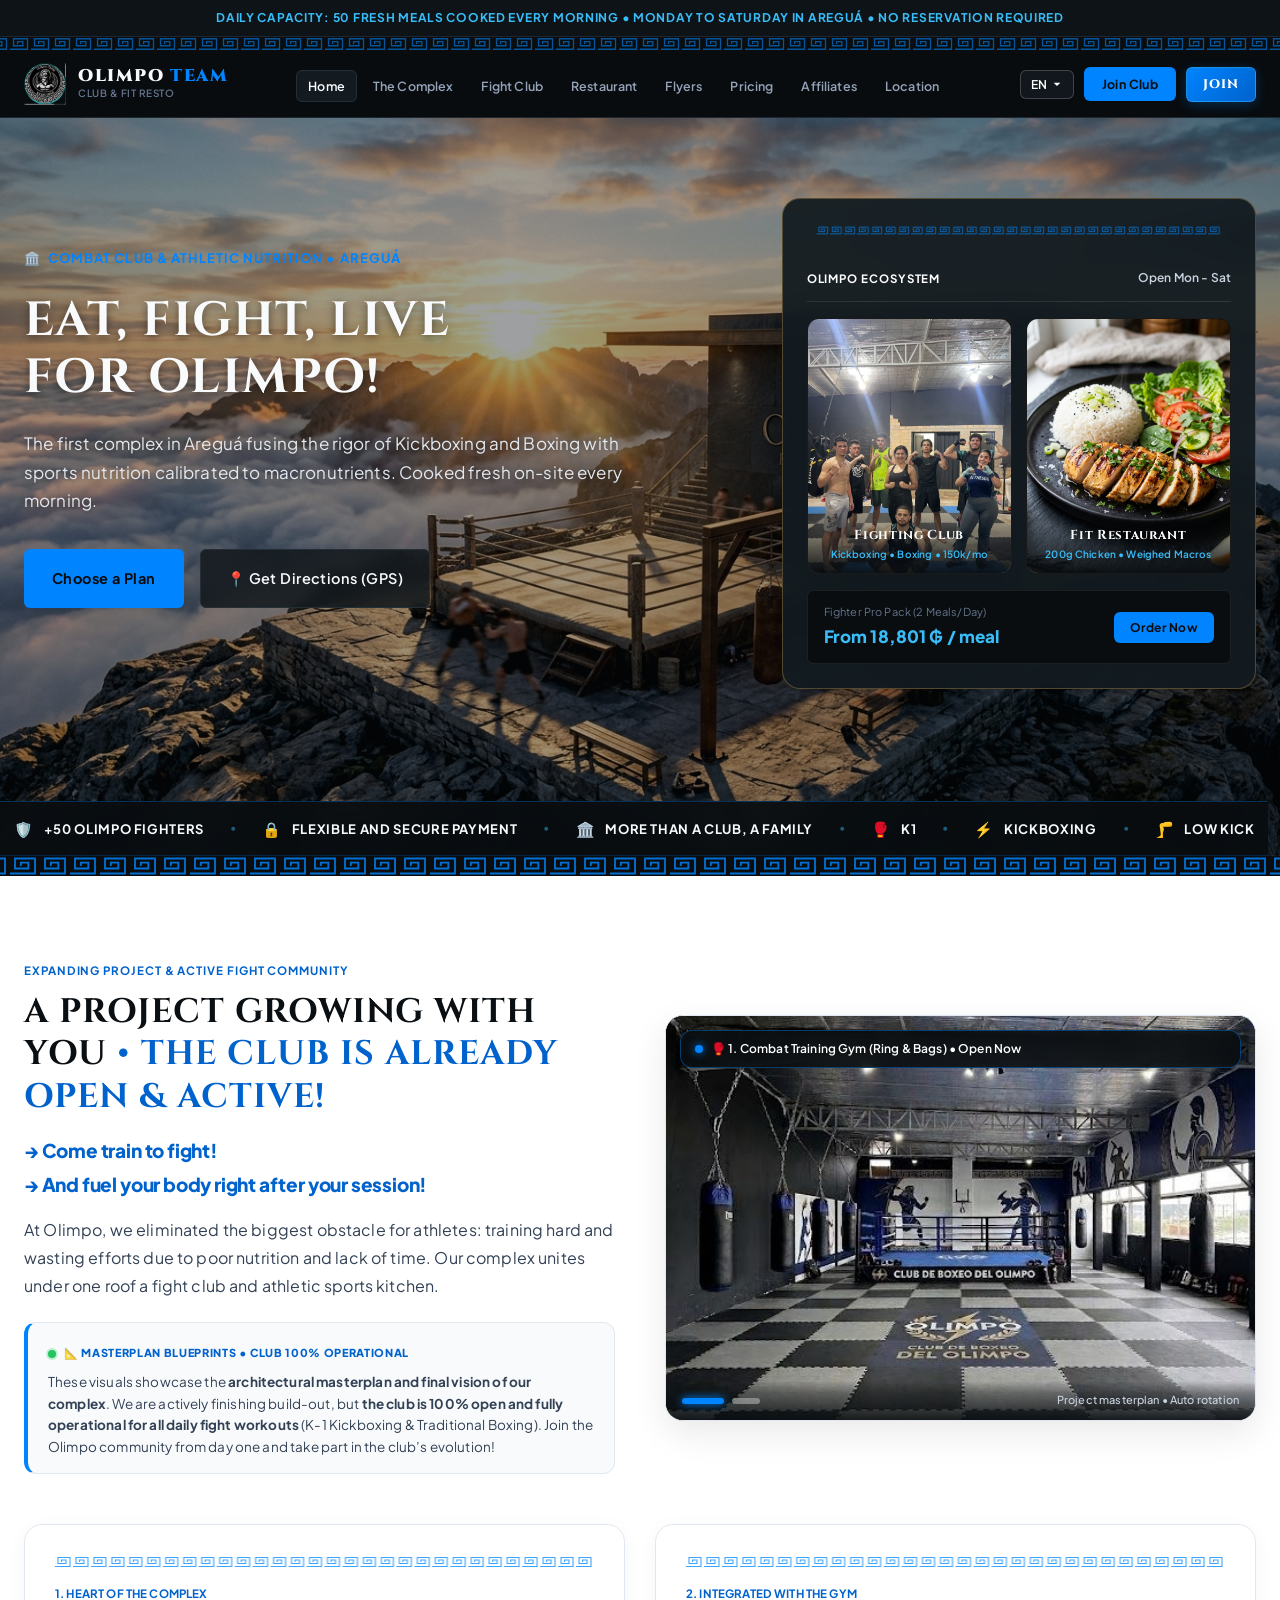
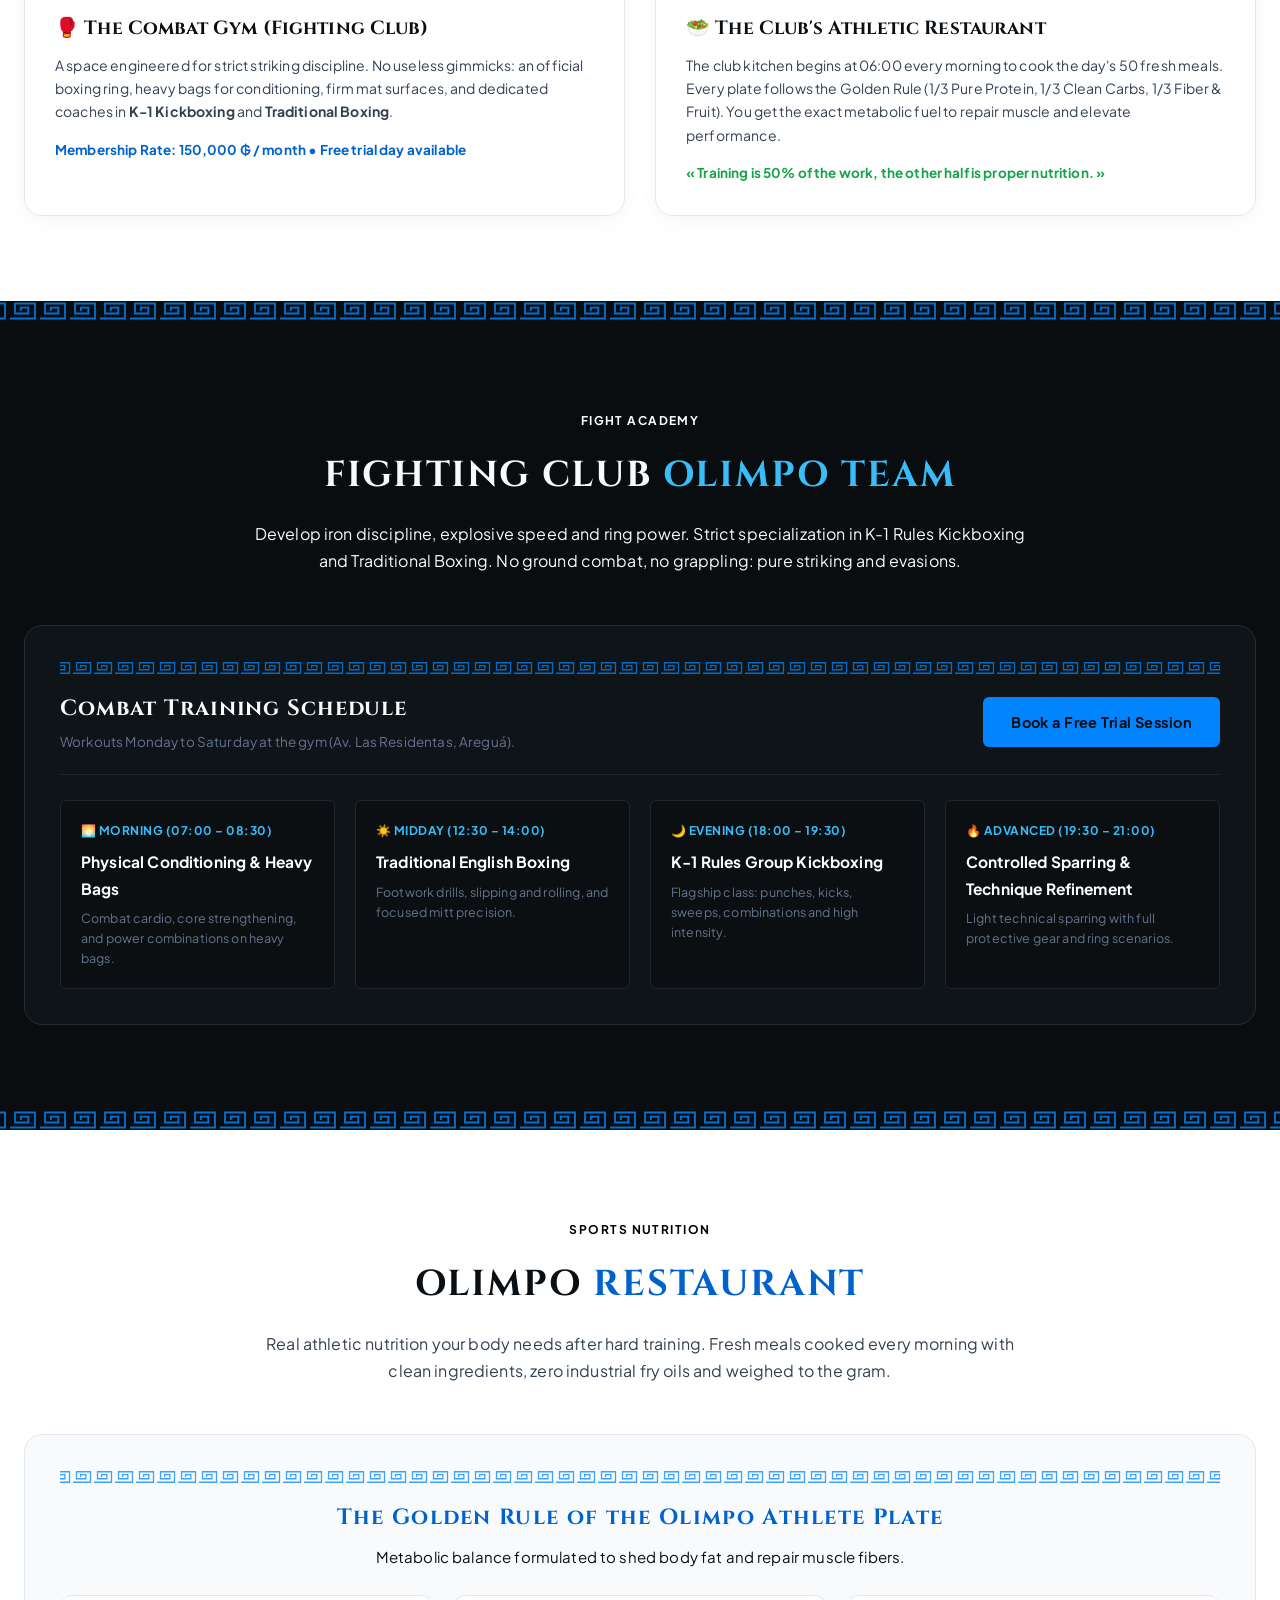
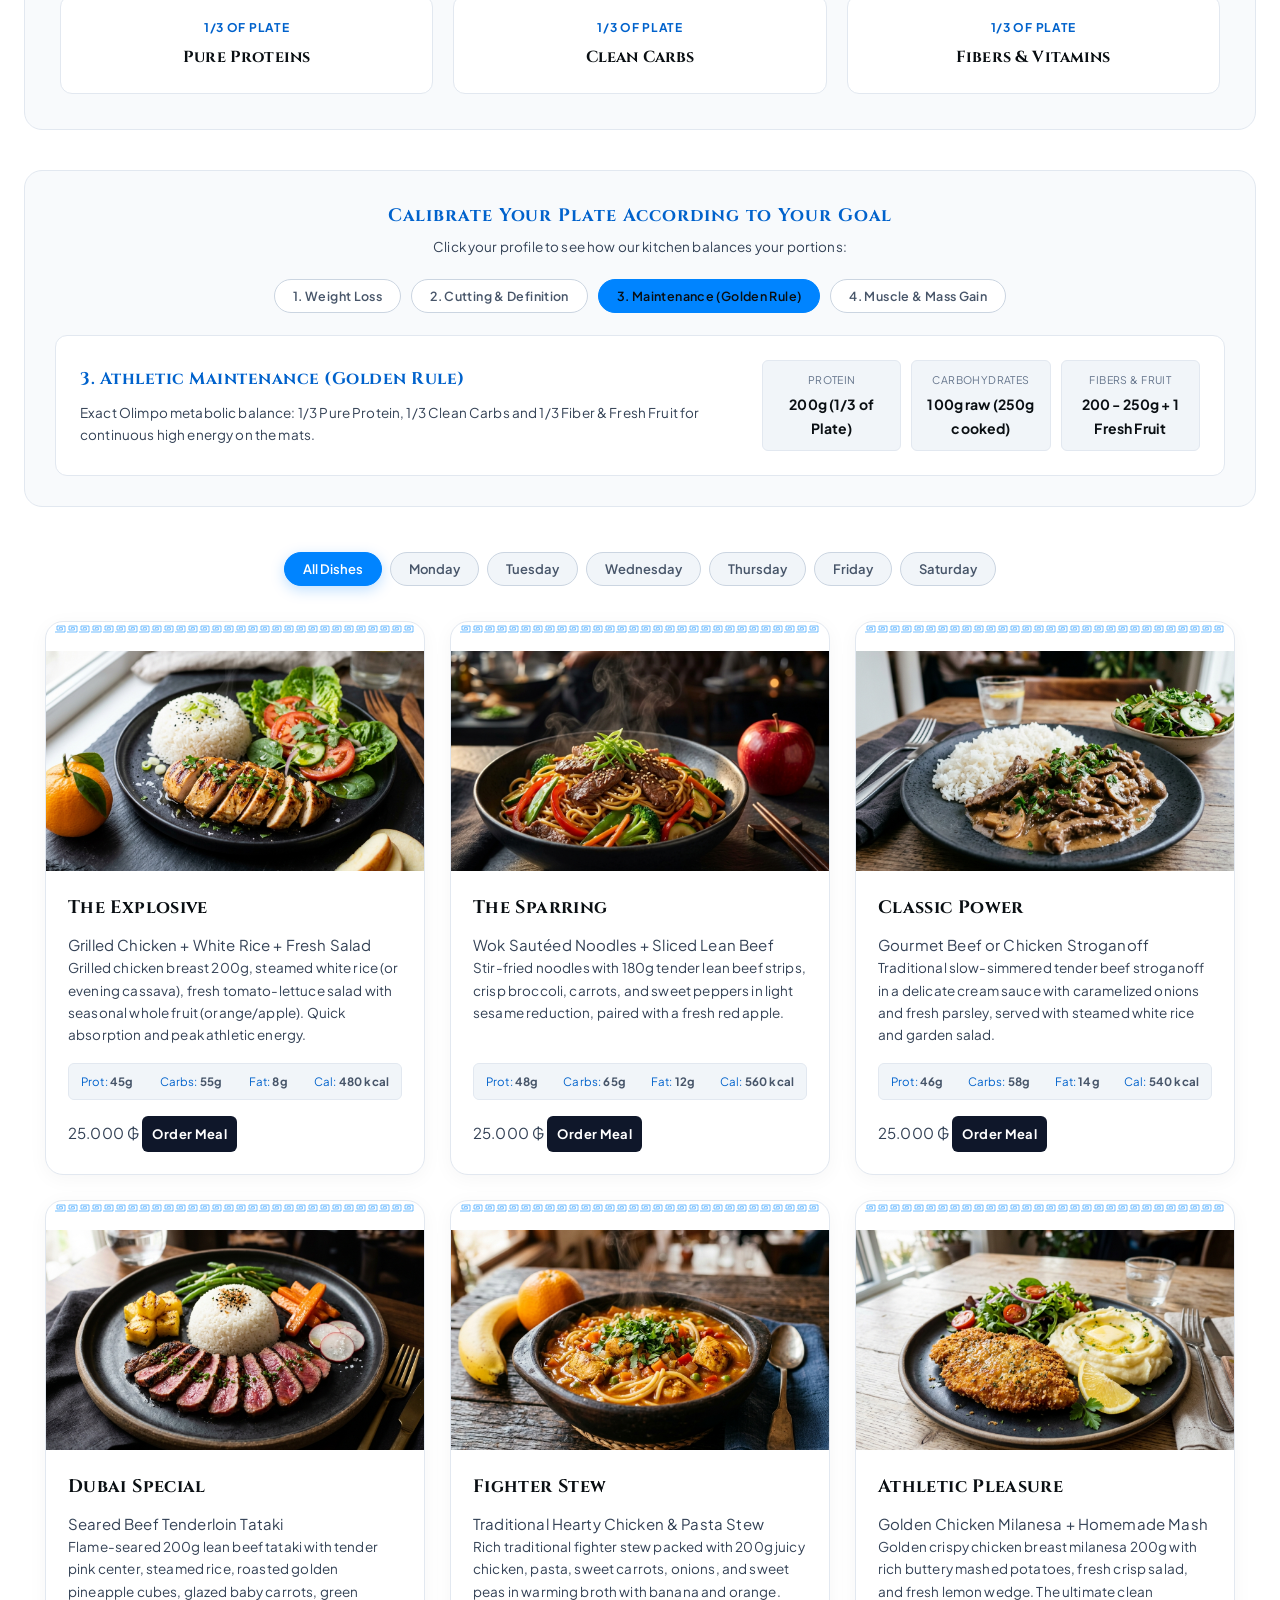
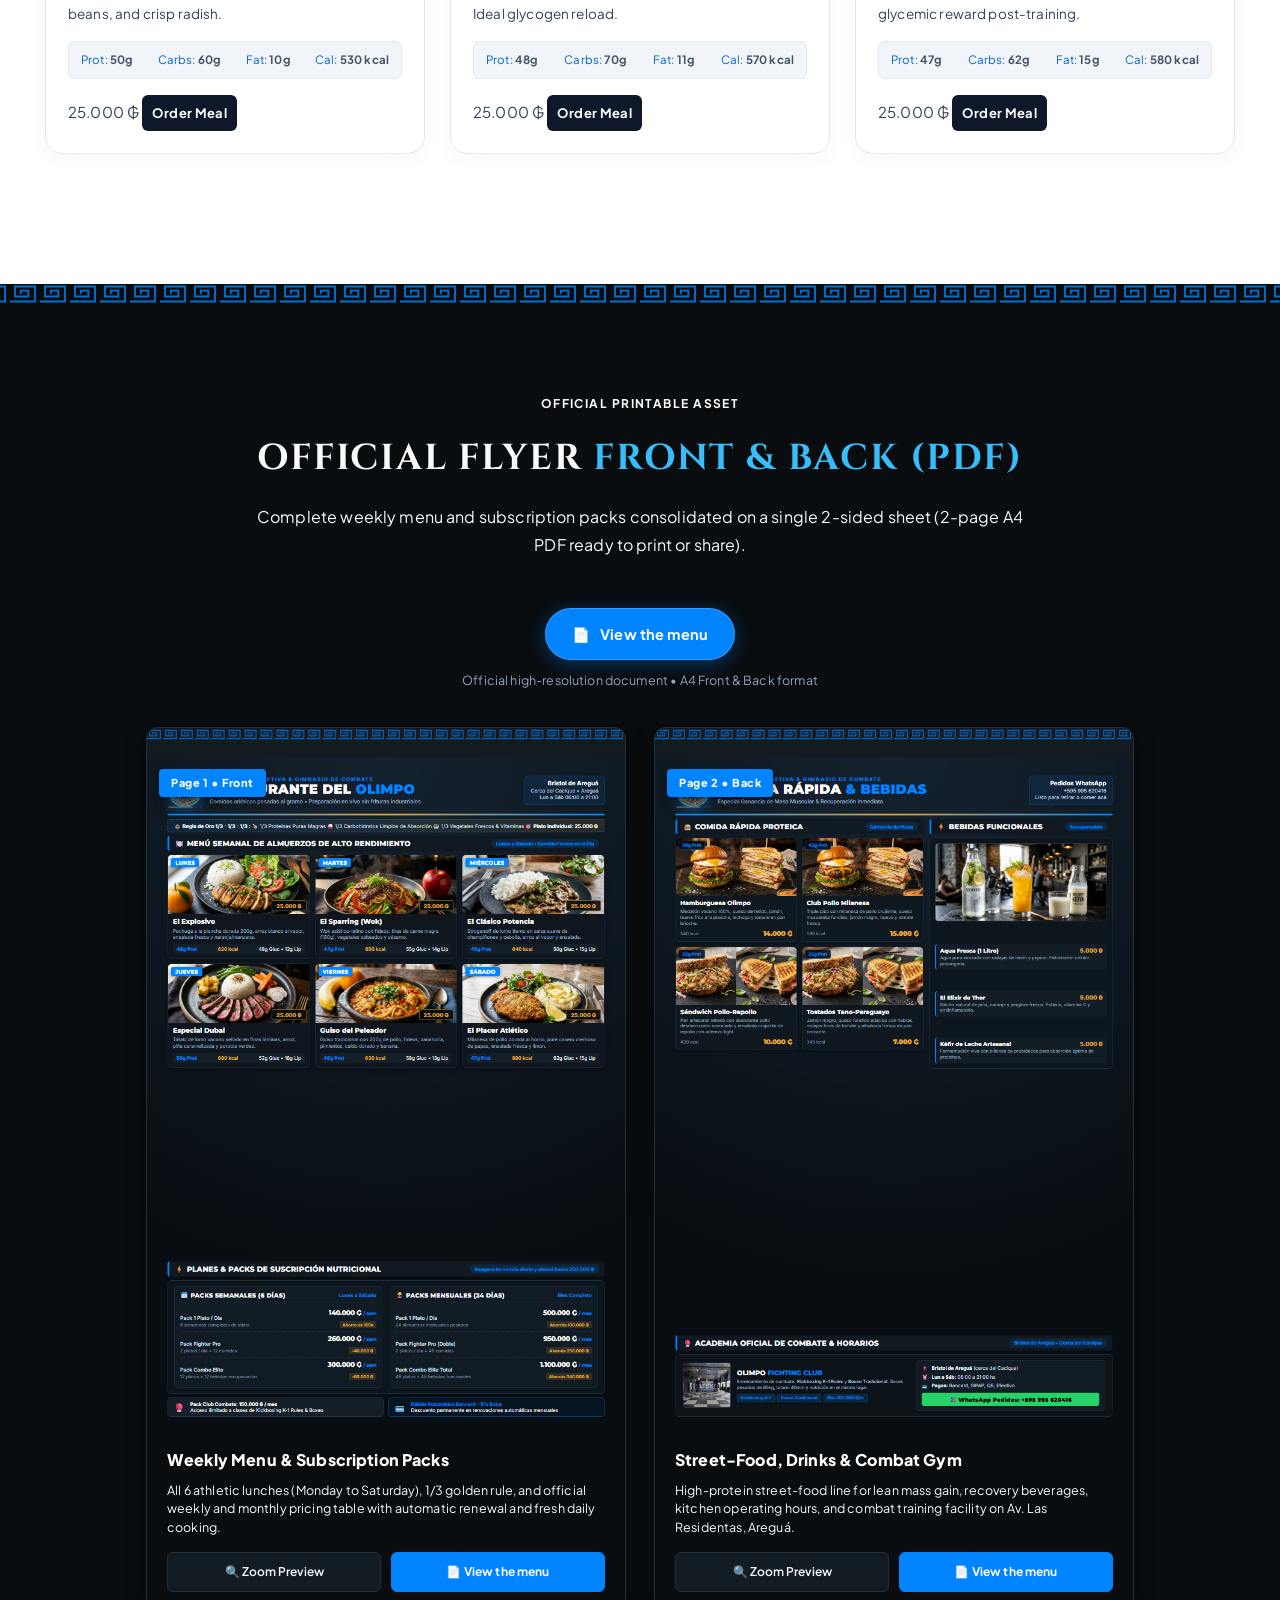
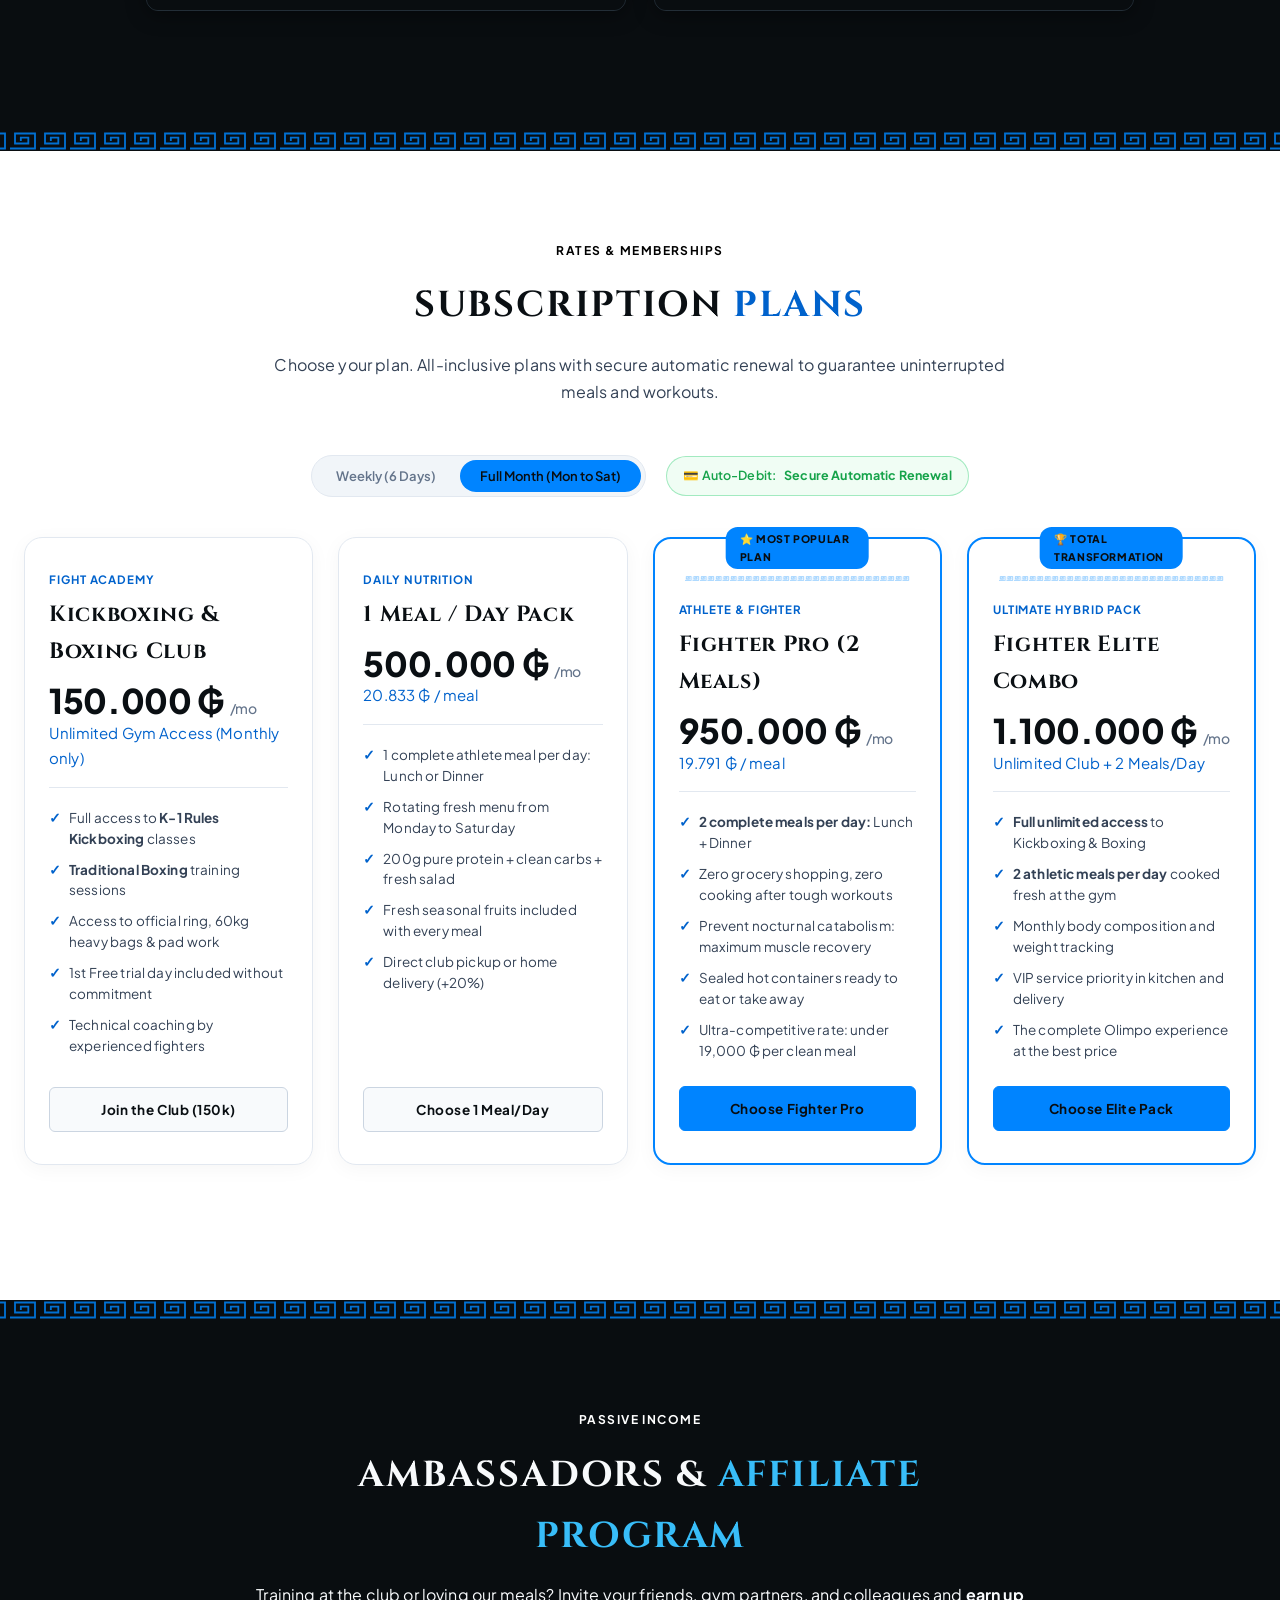
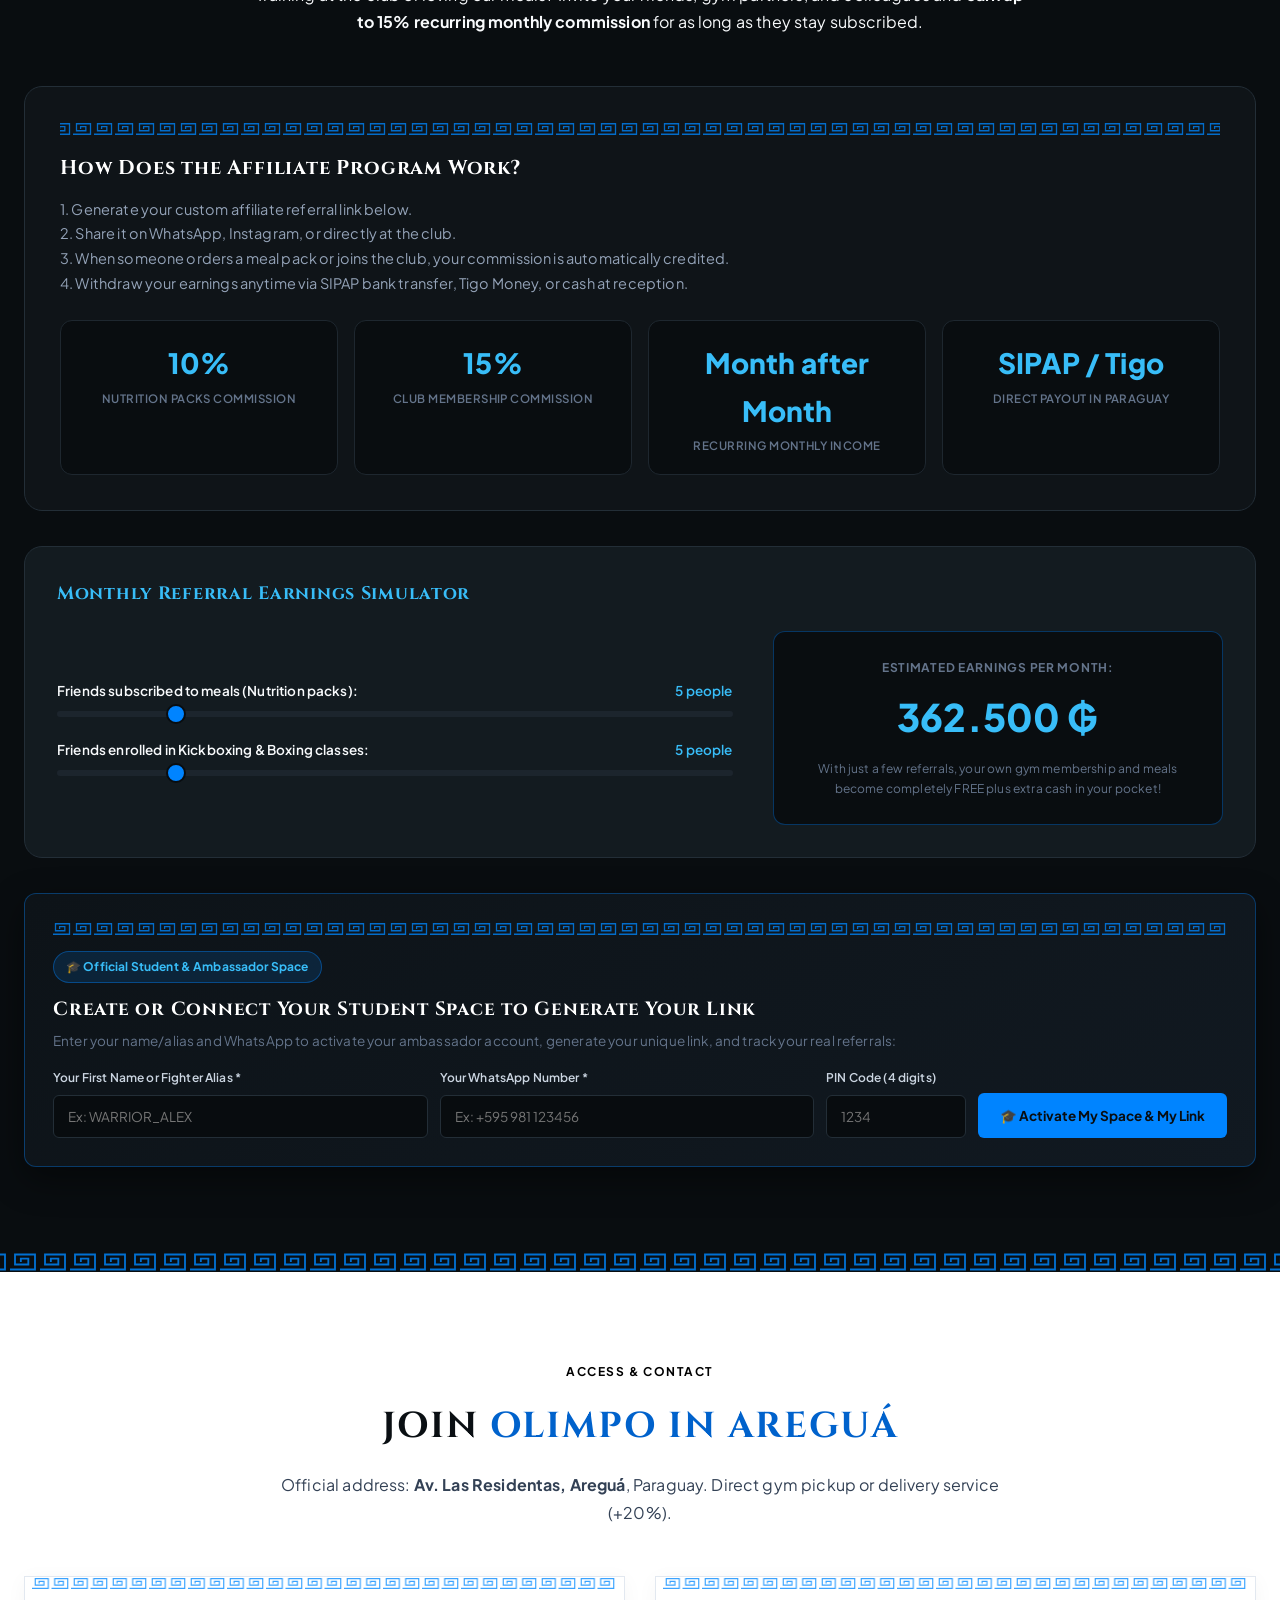
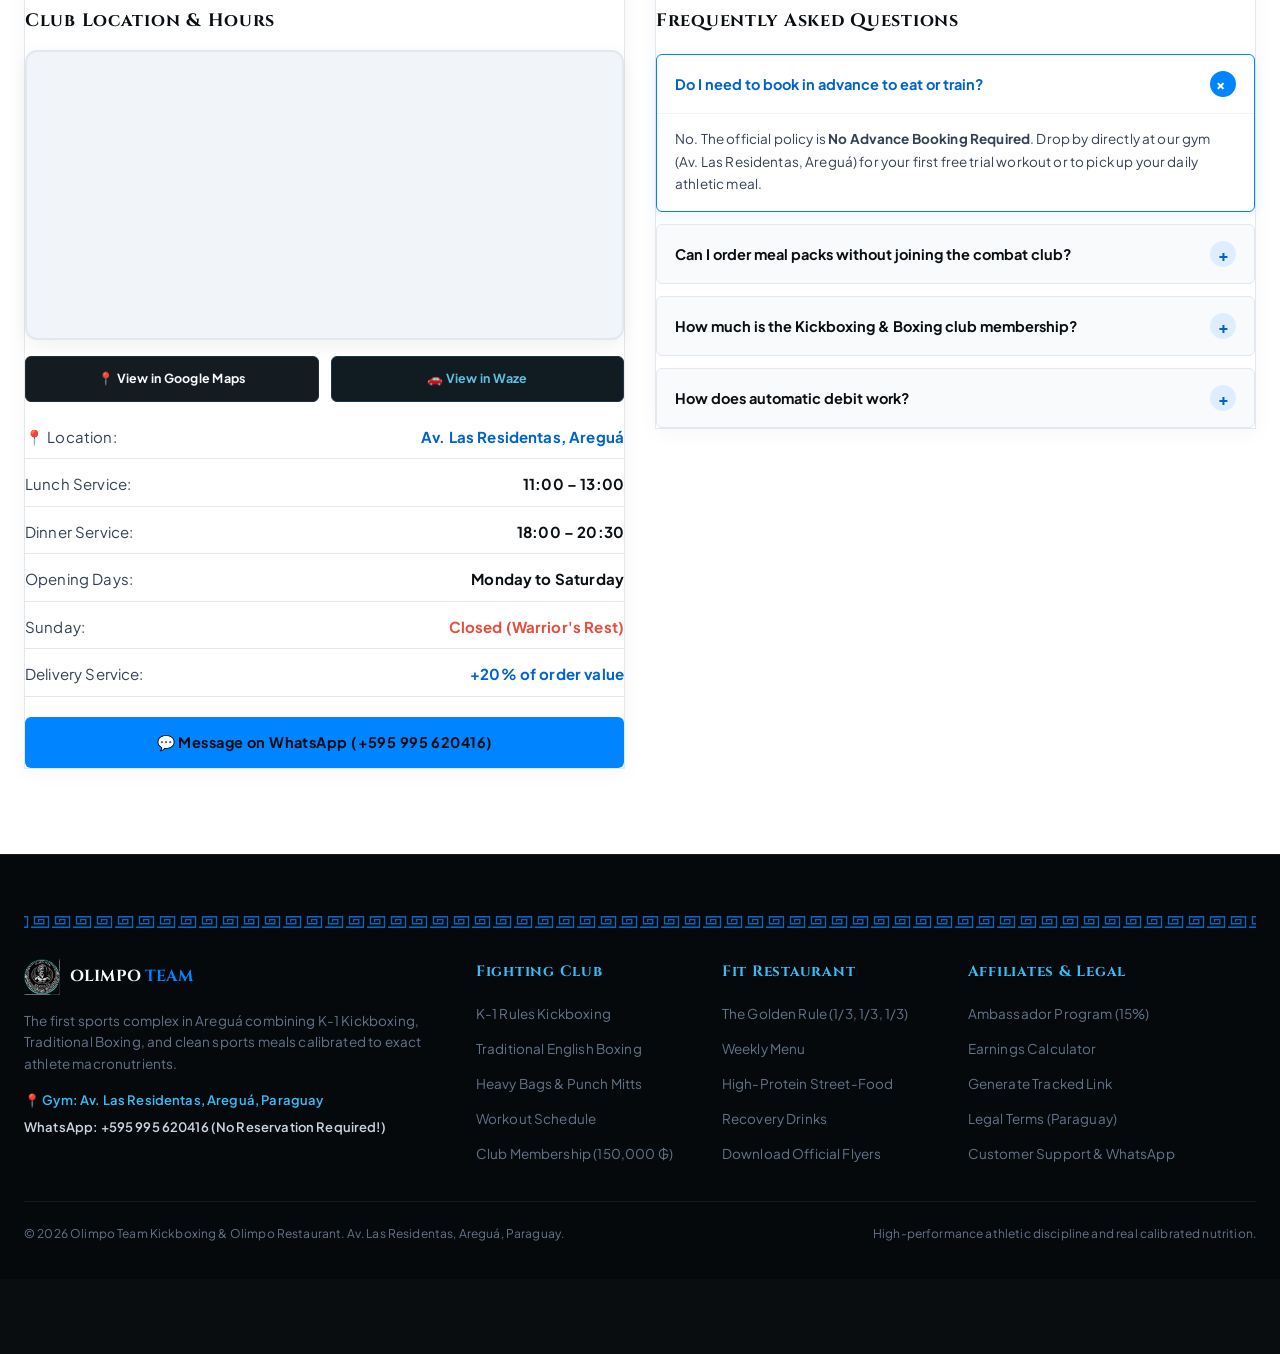
==== commit c67e18e6: "feat: standardise auto-debit pricing without 5% discount badge and keep clean recurring SaaS checkou" ====
--- a/index.html
+++ b/index.html
@@ -126,7 +126,7 @@
             "name": "¿Cómo funciona el débito automático Bancard?",
             "acceptedAnswer": {
               "@type": "Answer",
-              "text": "Es procesado con seguridad por Bancard Paraguay bajo encriptación PCI-DSS. Accedés a un descuento inmediato del 5% en tu suscripción y podés pausar o cancelar en cualquier momento sin costo alguno."
+              "text": "Es procesado con total seguridad bajo encriptación PCI-DSS. Asegura la continuidad de tus comidas y entrenamientos sin interrupciones y podés pausar o cancelar en cualquier momento sin costo alguno."
             }
           },
           {
@@ -683,7 +683,7 @@
           <span class="section-pill" data-i18n="pricingPill">Tarifs & Abonnements</span>
           <h2 class="section-title" data-i18n="pricingTitle">FORMULES D'<span>ABONNEMENT</span></h2>
           <p class="section-desc" data-i18n="pricingSubtitle">
-            Choisis ta formule. Active le <strong>débit automatique Bancard</strong> pour bénéficier d'une remise fidélité de 5% et sécuriser tes entraînements et repas frais sans coupure.
+            Choisis ta formule. Formules tout compris avec prélèvement automatique sans stress pour sécuriser tes entraînements et repas frais.
           </p>
         </div>
 
@@ -695,8 +695,8 @@
           </div>
 
           <div class="auto-debit-badge-switch">
-            <span data-i18n="adControlTitle">💳 Débito Automático Tokenizado Bancard :</span>
-            <strong data-i18n="adControlDisc">5% de Descuento Inmediato Incluido</strong>
+            <span data-i18n="adControlTitle">💳 Débito Automático :</span>
+            <strong data-i18n="adControlDisc">Renovación Automática Segura</strong>
           </div>
         </div>
 
@@ -707,11 +707,8 @@
             <span class="plan-type" data-i18n="planTypeClub">Academia de Combat</span>
             <h3 class="plan-title" data-i18n="planTitleClub">Club Kickboxing & Boxeo</h3>
             <div class="plan-price-block">
-              <div class="price-strikethrough-wrap" id="strikeWrap_club_kickboxing" style="display: flex;">
-                <span class="old-price-line">150.000 ₲</span>
-                <span class="discount-save-pill">Ahorrás 7.500 ₲</span>
-              </div>
-              <div class="price-main" id="price_club_kickboxing">142.500 ₲ <span>/mes</span></div>
+              <div class="price-strikethrough-wrap" id="strikeWrap_club_kickboxing" style="display: none;"></div>
+              <div class="price-main" id="price_club_kickboxing">150.000 ₲ <span>/mes</span></div>
               <div class="price-per-meal" id="perMeal_club_kickboxing">Acceso Libre Ilimitado</div>
             </div>
             <ul class="plan-features-list">
@@ -729,12 +726,9 @@
             <span class="plan-type" data-i18n="planType1Plato">Nutrición Diaria</span>
             <h3 class="plan-title" data-i18n="planTitle1Plato">Pack 1 Plato / Día</h3>
             <div class="plan-price-block">
-              <div class="price-strikethrough-wrap" id="strikeWrap_pack_1_plato" style="display: flex;">
-                <span class="old-price-line">500.000 ₲</span>
-                <span class="discount-save-pill">Ahorrás 25.000 ₲</span>
-              </div>
-              <div class="price-main" id="price_pack_1_plato">475.000 ₲ <span>/mes</span></div>
-              <div class="price-per-meal" id="perMeal_pack_1_plato">19.791 ₲ / plato</div>
+              <div class="price-strikethrough-wrap" id="strikeWrap_pack_1_plato" style="display: none;"></div>
+              <div class="price-main" id="price_pack_1_plato">500.000 ₲ <span>/mes</span></div>
+              <div class="price-per-meal" id="perMeal_pack_1_plato">20.833 ₲ / plato</div>
             </div>
             <ul class="plan-features-list">
               <li data-i18n="planFeat1Plato1">1 comida completa por día: Almuerzo o Cena</li>
@@ -753,19 +747,16 @@
             <span class="plan-type" data-i18n="planTypeFighterPro">Atleta & Peleador</span>
             <h3 class="plan-title" data-i18n="planTitleFighterPro">Fighter Pro (2 Platos)</h3>
             <div class="plan-price-block">
-              <div class="price-strikethrough-wrap" id="strikeWrap_pack_fighter_pro" style="display: flex;">
-                <span class="old-price-line">950.000 ₲</span>
-                <span class="discount-save-pill">Ahorrás 47.500 ₲</span>
-              </div>
-              <div class="price-main" id="price_pack_fighter_pro">902.500 ₲ <span>/mes</span></div>
-              <div class="price-per-meal" id="perMeal_pack_fighter_pro">18.801 ₲ / plato</div>
+              <div class="price-strikethrough-wrap" id="strikeWrap_pack_fighter_pro" style="display: none;"></div>
+              <div class="price-main" id="price_pack_fighter_pro">950.000 ₲ <span>/mes</span></div>
+              <div class="price-per-meal" id="perMeal_pack_fighter_pro">19.791 ₲ / plato</div>
             </div>
             <ul class="plan-features-list">
               <li data-i18n="planFeatFighter1"><strong>2 comidas completas por día:</strong> Almuerzo + Cena</li>
               <li data-i18n="planFeatFighter2">Cero compras, cero cocina después de entrenar duro</li>
               <li data-i18n="planFeatFighter3">Freno al catabolismo nocturno: recuperación máxima</li>
               <li data-i18n="planFeatFighter4">Platos calientes herméticos listos para llevar</li>
-              <li data-i18n="planFeatFighter5">Precio ultra competitivo: menos de 19.000 ₲ por comida limpia</li>
+              <li data-i18n="planFeatFighter5">Precio ultra competitivo: menos de 20.000 ₲ por comida limpia</li>
             </ul>
             <button class="btn-select-plan" onclick="window.openCheckout('pack_fighter_pro')" data-i18n="btnSelectFighter">Elegir Fighter Pro</button>
           </div>
@@ -777,11 +768,8 @@
             <span class="plan-type" style="color: var(--brand-blue-dark);" data-i18n="planTypeElite">Pack Híbrido Definitivo</span>
             <h3 class="plan-title" data-i18n="planTitleElite">Combo Fighter Elite</h3>
             <div class="plan-price-block">
-              <div class="price-strikethrough-wrap" id="strikeWrap_combo_elite" style="display: flex;">
-                <span class="old-price-line">1.100.000 ₲</span>
-                <span class="discount-save-pill">Ahorrás 55.000 ₲</span>
-              </div>
-              <div class="price-main" id="price_combo_elite">1.045.000 ₲ <span>/mes</span></div>
+              <div class="price-strikethrough-wrap" id="strikeWrap_combo_elite" style="display: none;"></div>
+              <div class="price-main" id="price_combo_elite">1.100.000 ₲ <span>/mes</span></div>
               <div class="price-per-meal" id="perMeal_combo_elite">Club Ilimitado + 2 Platos/Día</div>
             </div>
             <ul class="plan-features-list">
@@ -1130,7 +1118,7 @@
                   <span class="faq-accordion-icon">+</span>
                 </button>
                 <div class="faq-accordion-body" data-i18n="faqA4">
-                  Il est sécurisé par Bancard Paraguay avec cryptage PCI-DSS. Tu profites d'une remise immédiate de 5% sur ton abonnement et tu peux annuler ou suspendre à tout moment sans frais.
+                  Il est sécurisé sous cryptage PCI-DSS. Il assure la continuité de tes repas frais et de tes entraînements sans coupure, et tu peux annuler ou suspendre à tout moment sans frais.
                 </div>
               </div>
             </div>
@@ -1232,13 +1220,13 @@
             </div>
           </div>
 
-          <!-- AUTO DEBIT SWITCH PERMANENT (-5% TOUJOURS INCLUS) -->
+          <!-- RECURRING AUTO DEBIT STANDARD -->
           <div class="auto-debit-toggle-bar auto-debit-guarantee-bar">
             <div class="auto-debit-toggle-label">
-              <span class="ad-title" data-i18n="adTitle">✓ Débit Automatique Inclus (-5% de réduction)</span>
-              <span class="ad-sub" data-i18n="adSub">Paiement sécurisé et automatique. Résiliable à tout moment en 1 clic.</span>
-            </div>
-            <span class="auto-debit-status-pill" data-i18n="adStatusPill">-5% INCLUS</span>
+              <span class="ad-title" data-i18n="adTitle">✓ Débit Automatique Inclus</span>
+              <span class="ad-sub" data-i18n="adSub">Paiement récurrent sécurisé. Résiliable à tout moment en 1 clic.</span>
+            </div>
+            <span class="auto-debit-status-pill" data-i18n="adStatusPill" style="background: rgba(0, 132, 255, 0.15); color: var(--brand-blue-glow); border-color: rgba(0, 132, 255, 0.4);">ACTIF</span>
             <input type="checkbox" id="chkAutoDebit" checked disabled style="display: none;">
           </div>
 
@@ -1337,46 +1325,63 @@
               <!-- SIPAP PANEL -->
               <div class="gw-content-panel" id="gwPanel_sipap" style="display: none;">
                 <div style="font-size: 13px; color: var(--brand-blue-light); font-weight: 700; margin-bottom: 8px;" data-i18n="txtSipapTitle">
-                  🏦 Coordonnées Bancaires SIPAP (Virement Interbancaire en Guaraníes) :
-                </div>
-                <div style="font-size: 13px; color: #cbd5e1; line-height: 1.6; background: #06090c; padding: 12px; border-radius: 6px; border: 1px solid var(--border-subtle);">
-                  <strong data-i18n="sipapBankLabel">Banque :</strong> Banco Continental / Basa<br>
-                  <strong data-i18n="sipapHolderLabel">Titulaire :</strong> Olimpo Team Kickboxing & Sports Resto<br>
-                  <strong data-i18n="sipapRucLabel">RUC :</strong> 80099562-4<br>
-                  <strong data-i18n="sipapAccountLabel">Caisse d'Épargne Gs :</strong> 01-234567-89<br>
-                  <strong data-i18n="sipapCityLabel">Lieu :</strong> Av. Las Residentas, Areguá
+                  🏦 Coordonnées Bancaires SIPAP / SPI (Virement direct via ALIAS en Guaraníes) :
+                </div>
+                <div style="font-size: 13px; color: #cbd5e1; line-height: 1.8; background: #06090c; padding: 14px; border-radius: 6px; border: 1px solid var(--border-subtle);">
+                  <div><strong data-i18n="sipapBankLabel">Banque :</strong> <span style="color: #fff; font-weight: 600;">Banco Familiar</span></div>
+                  <div><strong data-i18n="sipapHolderLabel">Titulaire :</strong> <span style="color: #fff; font-weight: 600;">Rodrigo Rafael Noguera Barrientos</span></div>
+                  <div><strong data-i18n="sipapAliasLabel">Alias SIPAP (Téléphone) :</strong> <span style="color: #38bdf8; font-size: 15px; font-weight: 800; letter-spacing: 0.05em;">0984430018</span></div>
+                  <div><strong data-i18n="sipapCityLabel">Lieu :</strong> Olimpo Team, Av. Las Residentas, Areguá</div>
+                  <div style="font-size: 11.5px; color: var(--text-dim); margin-top: 8px; border-top: 1px dashed #1e293b; padding-top: 8px;" data-i18n="sipapAliasNote">
+                    💡 Virement instantané sans frais depuis n'importe quelle banque paraguayenne (Itaú, Ueno, Continental, Familiar, BNF, Atlas, Sudameris) en utilisant l'Alias.
+                  </div>
                 </div>
                 <button type="button" class="btn-copy-sipap" onclick="window.copySipapData()" data-i18n="btnCopySipap">
-                  📋 Copier les Données SIPAP pour Virer
+                  📋 Copier l'Alias SIPAP (0984430018)
                 </button>
               </div>
 
               <!-- TIGO MONEY PANEL -->
               <div class="gw-content-panel" id="gwPanel_tigo" style="display: none;">
                 <div style="font-size: 13px; color: #fff; font-weight: 700; margin-bottom: 8px;" data-i18n="txtTigoTitle">
-                  📱 Débit Instantané sur Portefeuille Mobile (Tigo Money / Personal) :
-                </div>
-                <div class="form-group">
-                  <label data-i18n="lblTigoPhone">Numéro de Téléphone Portefeuille (Paraguay)</label>
-                  <input type="tel" class="form-input" placeholder="0981 xxx xxx">
+                  📱 Portefeuille Mobile Tigo Money (Paraguay) :
+                </div>
+                <div style="font-size: 13px; color: #cbd5e1; line-height: 1.7; background: #06090c; padding: 14px; border-radius: 6px; border: 1px solid var(--border-subtle); margin-bottom: 12px;">
+                  <div><strong>Destinataire :</strong> <span style="color: #fff; font-weight: 600;">Rodrigo Rafael Noguera (Olimpo Team)</span></div>
+                  <div><strong>Numéro de Téléphone Tigo :</strong> <span style="color: #38bdf8; font-size: 15px; font-weight: 800;">0984430018</span></div>
+                </div>
+                <div class="form-group" style="margin-bottom: 6px;">
+                  <label data-i18n="lblTigoPhone">Ton numéro de téléphone avec portefeuille actif :</label>
+                  <input type="tel" class="form-input" placeholder="Ex: 0981 123456" id="tigoPhoneInput">
                 </div>
                 <div style="font-size: 11.5px; color: var(--text-dim);" data-i18n="txtTigoNote">
-                  Une notification push sera envoyée sur votre téléphone pour saisir votre code PIN et approuver le paiement.
-                </div>
-              </div>
-
-              <!-- QR PANEL -->
+                  Envoie ton giro à ce numéro et le récapitulatif sera expédié automatiquement sur WhatsApp.
+                </div>
+              </div>
+
+              <!-- QR / ALIAS SIPAP PANEL -->
               <div class="gw-content-panel" id="gwPanel_qr" style="display: none;">
                 <div style="text-align: center; padding: 10px;">
-                  <div style="font-size: 13px; color: var(--brand-blue-light); font-weight: 700; margin-bottom: 8px;" data-i18n="txtQrTitle">
-                    📲 Scannez depuis l'application de votre banque au Paraguay (QR Simple)
+                  <div style="font-size: 13.5px; color: var(--brand-blue-light); font-weight: 700; margin-bottom: 8px;" data-i18n="txtQrTitle">
+                    📲 Paiement par Alias SIPAP depuis votre Application Bancaire
                   </div>
-                  <div style="display: inline-block; background: #fff; padding: 12px; border-radius: 6px;">
-                    <img src="logo_olimpo.png" alt="QR Code" style="width: 130px; height: 130px; object-fit: contain;">
+                  <div style="background: #06090c; padding: 14px; border-radius: 6px; border: 1px solid var(--border-subtle); text-align: left; margin: 10px 0; line-height: 1.7;">
+                    <div style="font-size: 12.5px; color: #cbd5e1;">
+                      <strong data-i18n="sipapBankLabel">Banque :</strong> <span style="color: #fff;">Banco Familiar</span>
+                    </div>
+                    <div style="font-size: 12.5px; color: #cbd5e1;">
+                      <strong data-i18n="sipapHolderLabel">Titulaire :</strong> <span style="color: #fff;">Rodrigo Rafael Noguera Barrientos</span>
+                    </div>
+                    <div style="font-size: 13.5px; color: #fff; margin-top: 4px;">
+                      <strong data-i18n="sipapAliasLabel">Alias SIPAP :</strong> <span style="color: #38bdf8; font-weight: 800; font-size: 15px;">0984430018</span>
+                    </div>
+                    <div style="font-size: 11.5px; color: var(--text-dim); margin-top: 6px;" data-i18n="txtQrCompatible">
+                      Compatible avec Itaú, Continental, Ueno, Familiar, Sudameris, Atlas et GNB. Saisissez l'Alias dans votre application pour virer instantanément.
+                    </div>
                   </div>
-                  <div style="font-size: 11.5px; color: var(--text-dim); margin-top: 8px;" data-i18n="txtQrCompatible">
-                    Compatible avec Itaú, Continental, Ueno, Familiar, Sudameris, Atlas et GNB.
-                  </div>
+                  <button type="button" class="btn-copy-sipap" onclick="window.copySipapData()" data-i18n="btnCopySipap">
+                    📋 Copier l'Alias SIPAP (0984430018)
+                  </button>
                 </div>
               </div>
             </div>
@@ -1392,9 +1397,9 @@
               <span id="sumPlanName">Pack Nutrition :</span>
               <span id="sumPlanPrice">950.000 ₲</span>
             </div>
-            <div class="summary-line">
-              <span data-i18n="sumDiscountLabel">Remise Débit Automatique (-5%) :</span>
-              <span id="sumDiscount" style="color: var(--green-gain);">-55.000 ₲</span>
+            <div class="summary-line" id="wrapSumDiscount" style="display: none;">
+              <span data-i18n="sumDiscountLabel">Remise Débit Automatique :</span>
+              <span id="sumDiscount" style="color: var(--green-gain);">0 ₲</span>
             </div>
             <div class="summary-line">
               <span data-i18n="sumDeliveryLabel">Livraison Areguá (+20% abonnement) :</span>
@@ -1460,9 +1465,9 @@
         </div>
 
         <div class="legal-article">
-          <h4 data-i18n="legalArt4Title">4. Débit Automatique Bancard & Modalités d'Annulation</h4>
+          <h4 data-i18n="legalArt4Title">4. Débit Automatique & Modalités d'Annulation</h4>
           <p data-i18n="legalArt4Text">
-            Les abonnements souscrits avec l'option « Débit Automatique » bénéficient d'une réduction contractuelle de 5%. Les règlements sont opérés de manière récurrente via la plateforme sécurisée <strong>Bancard vPOS Paraguay</strong> (certifiée PCI-DSS). L'utilisateur peut suspendre ou annuler son prélèvement automatique à tout moment par simple message WhatsApp au +595 995 620416 au moins 48 heures avant la date de renouvellement, sans aucune pénalité de sortie.
+            Les abonnements et packs souscrits avec renouvellement automatique sont opérés de manière récurrente via la plateforme sécurisée <strong>Bancard vPOS Paraguay</strong> (certifiée PCI-DSS). L'utilisateur peut suspendre ou annuler son prélèvement automatique à tout moment par simple message WhatsApp au +595 995 620416 au moins 48 heures avant la date de renouvellement, sans aucune pénalité de sortie.
           </p>
         </div>
 
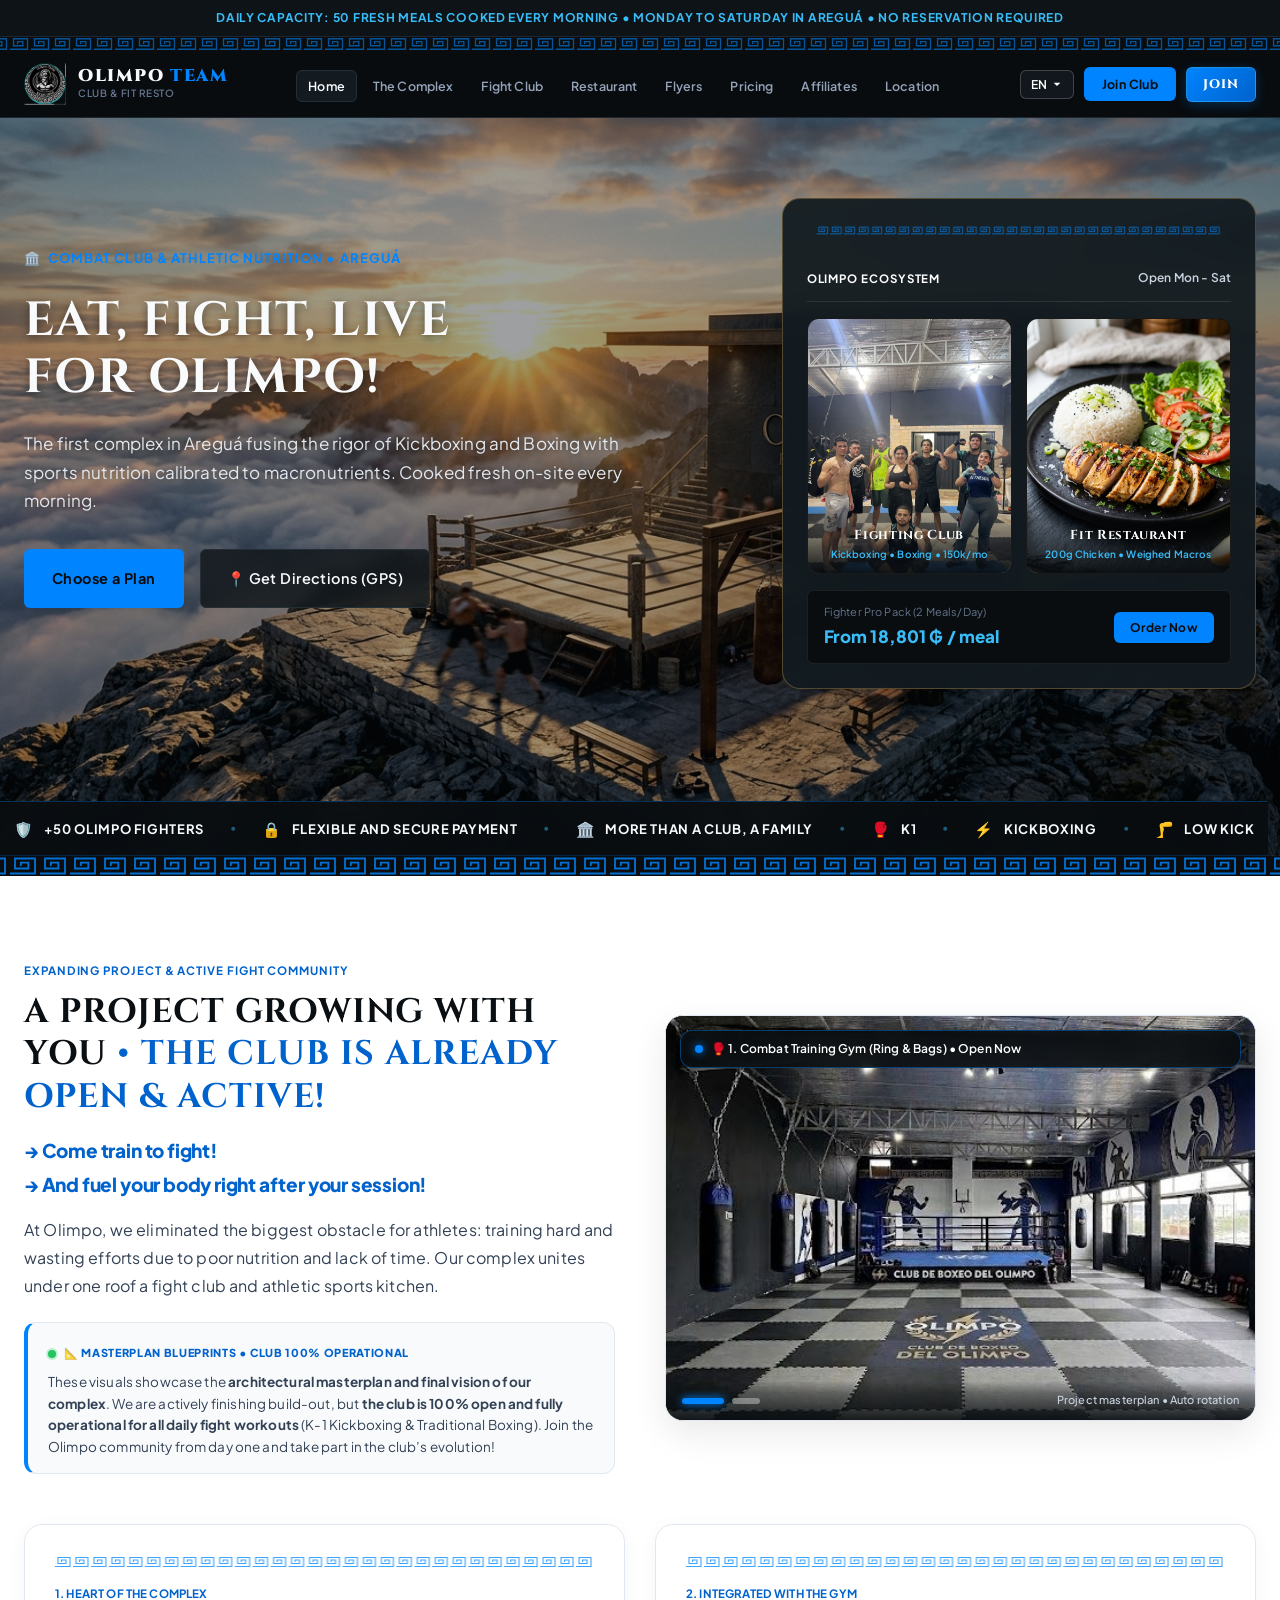
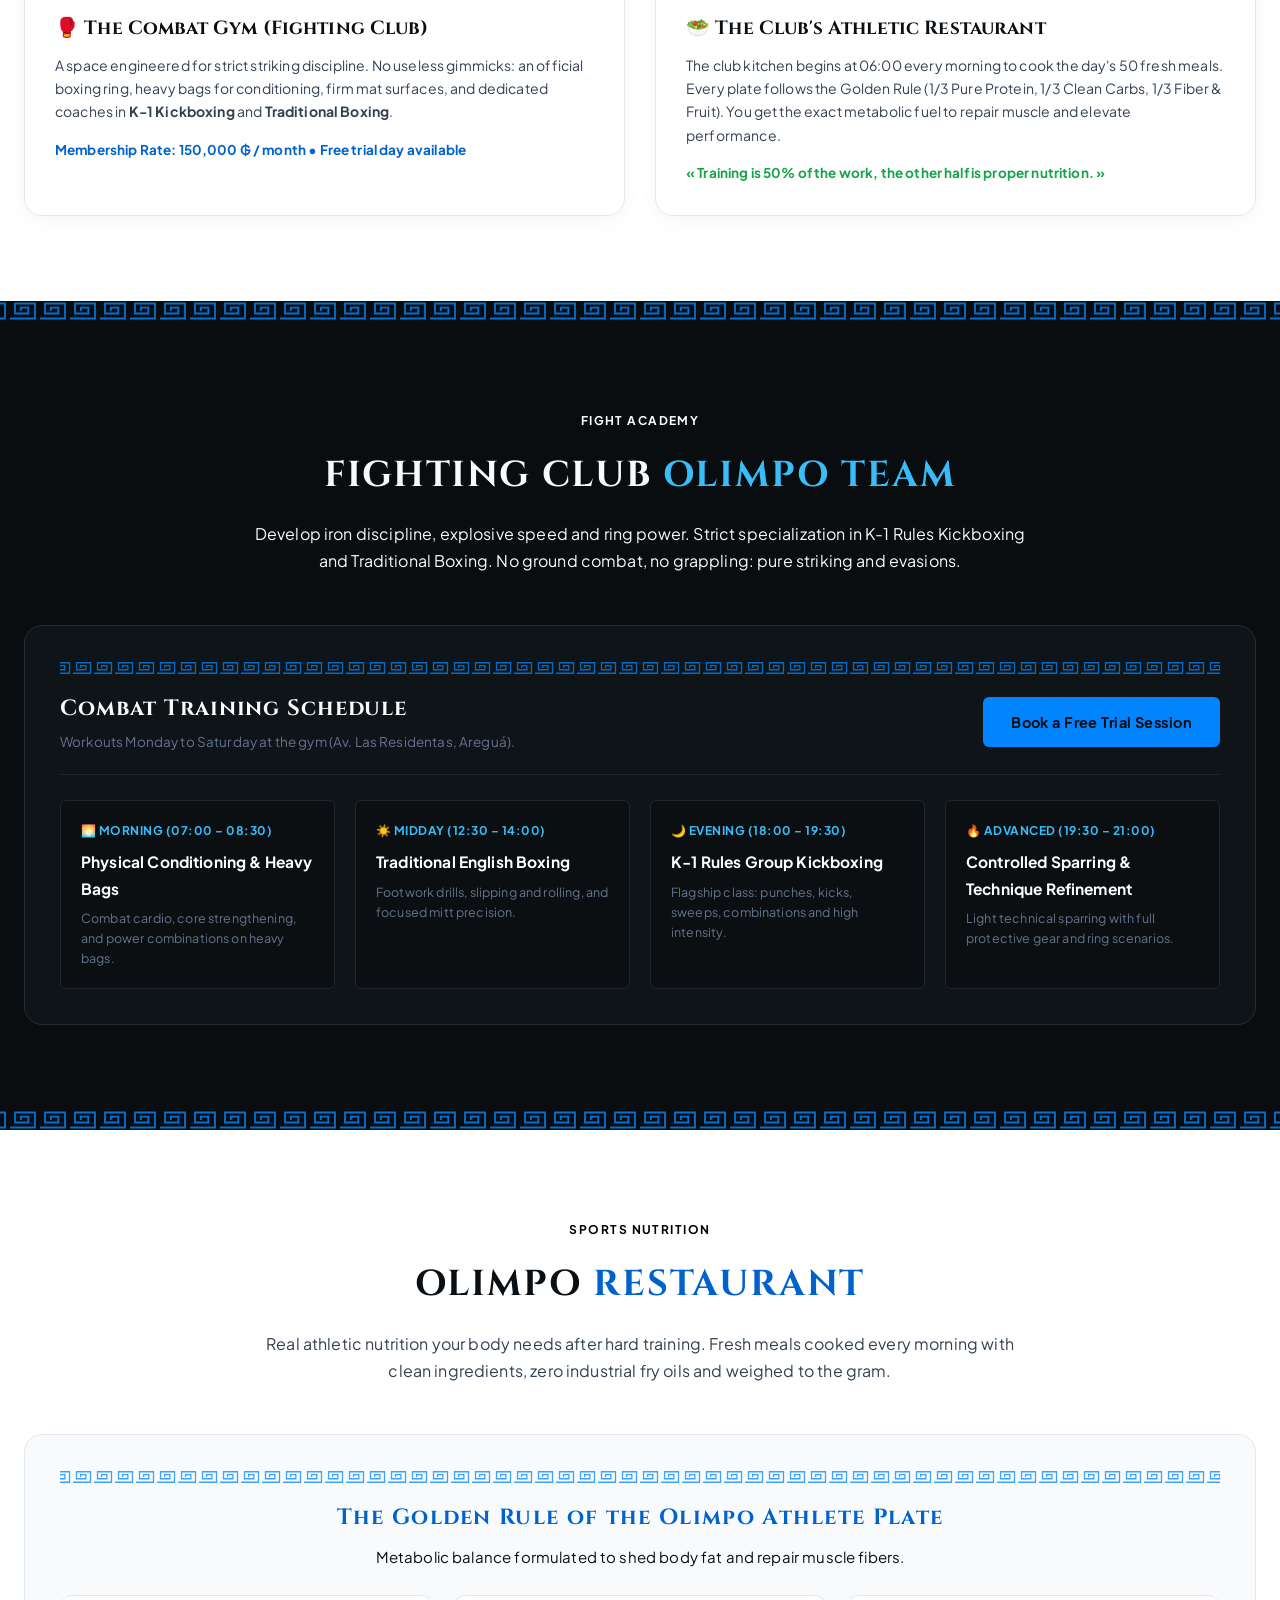
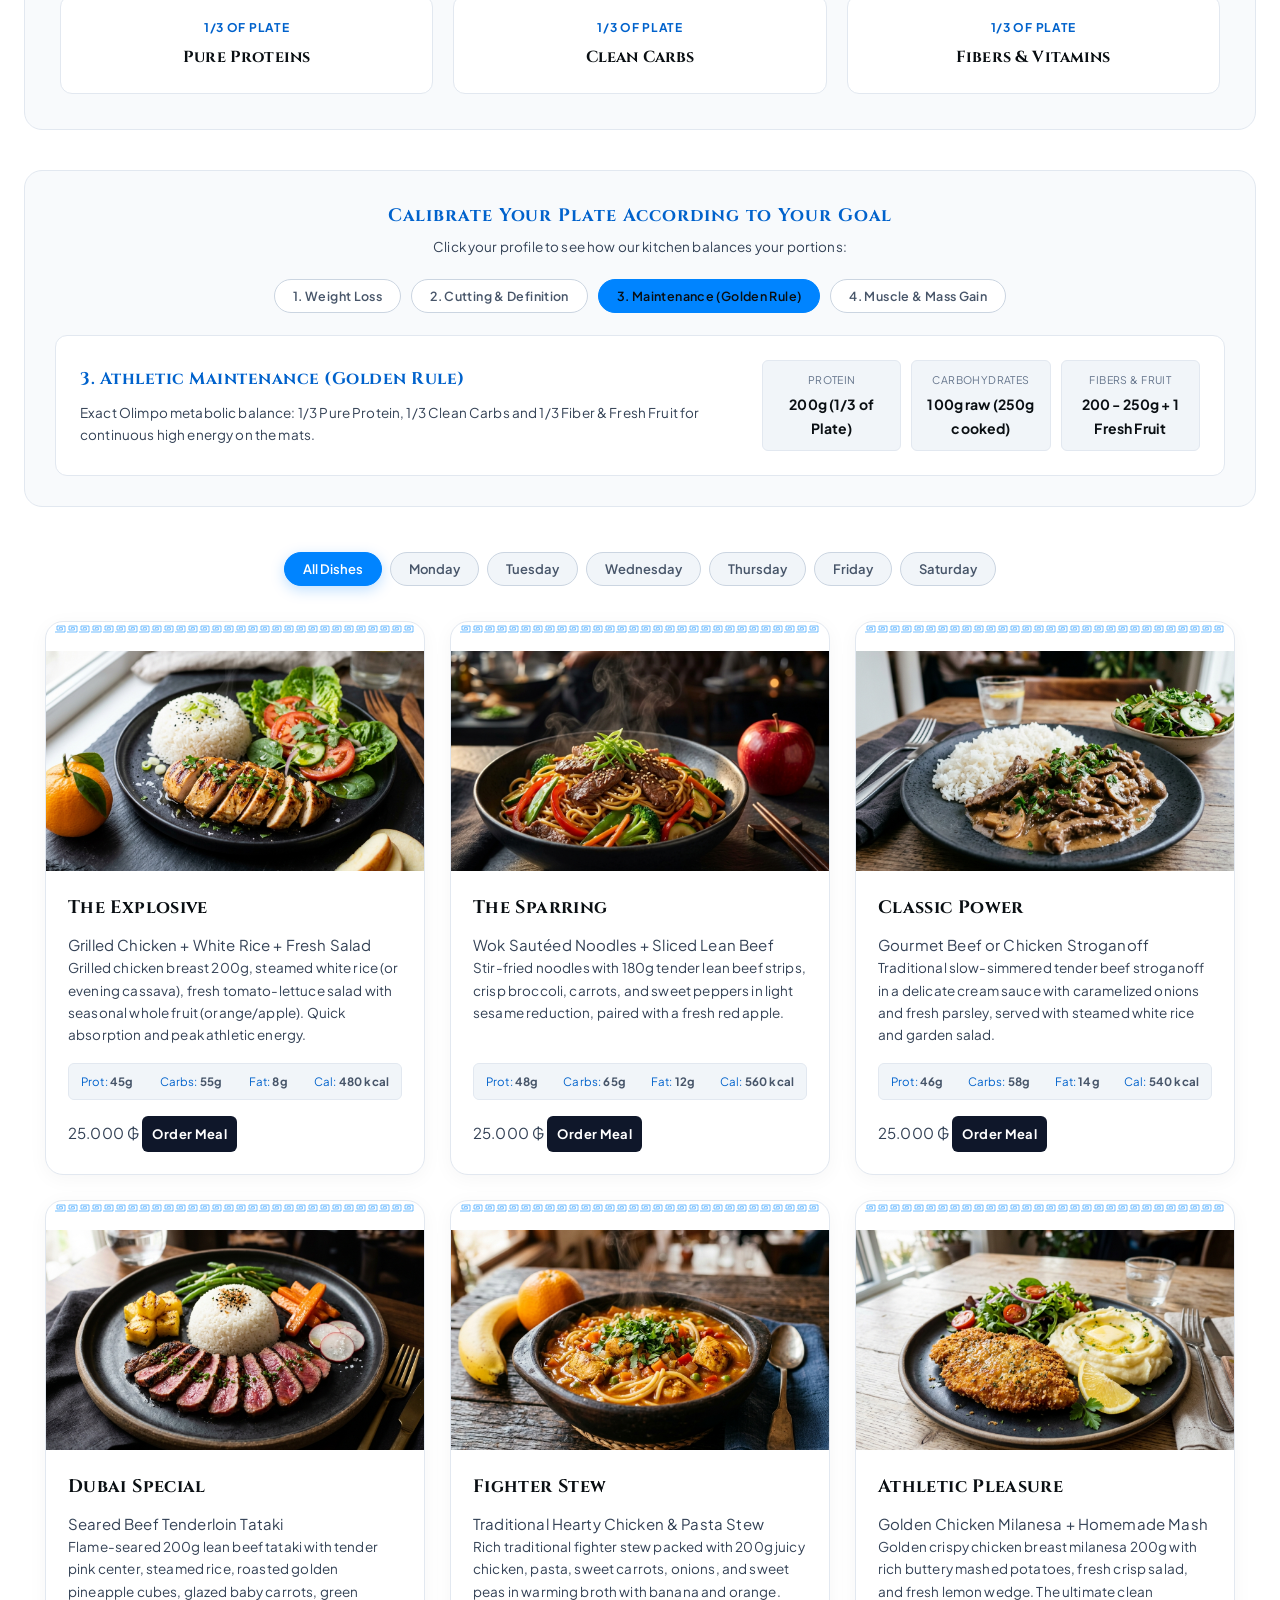
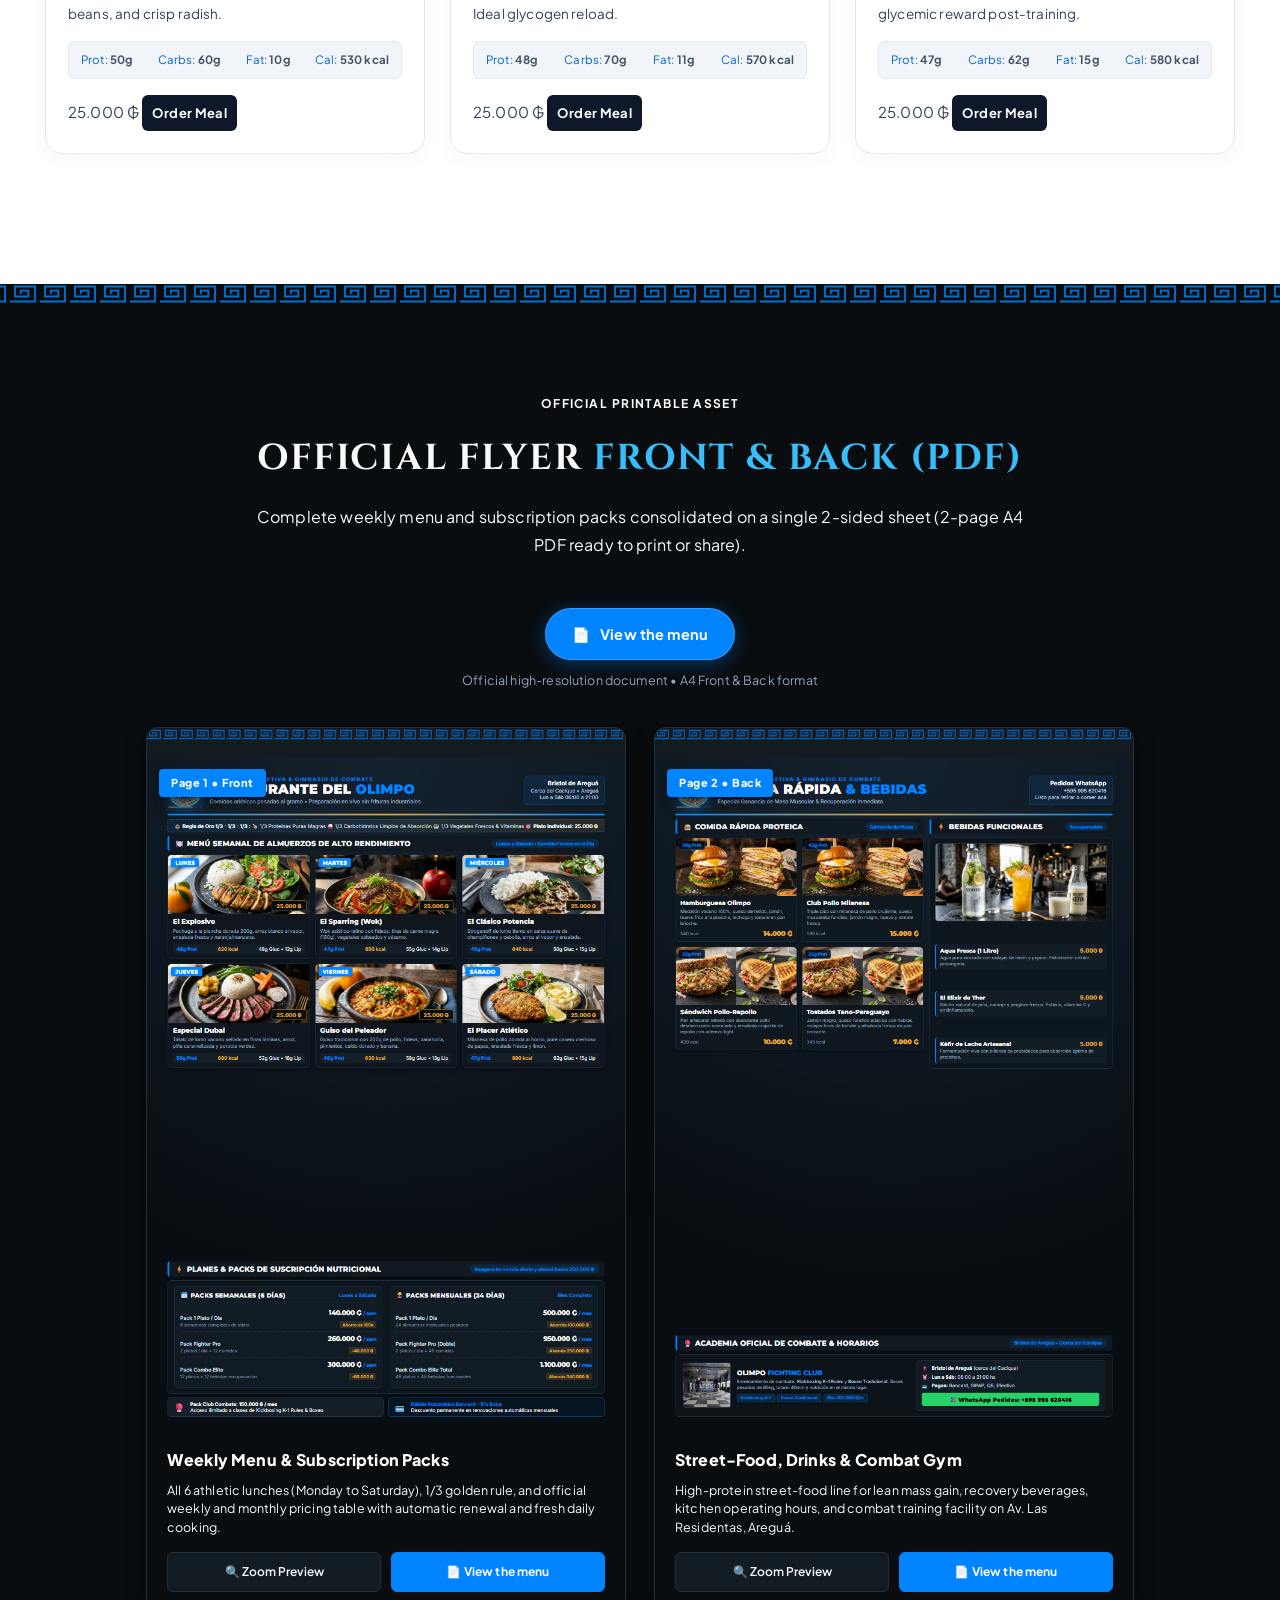
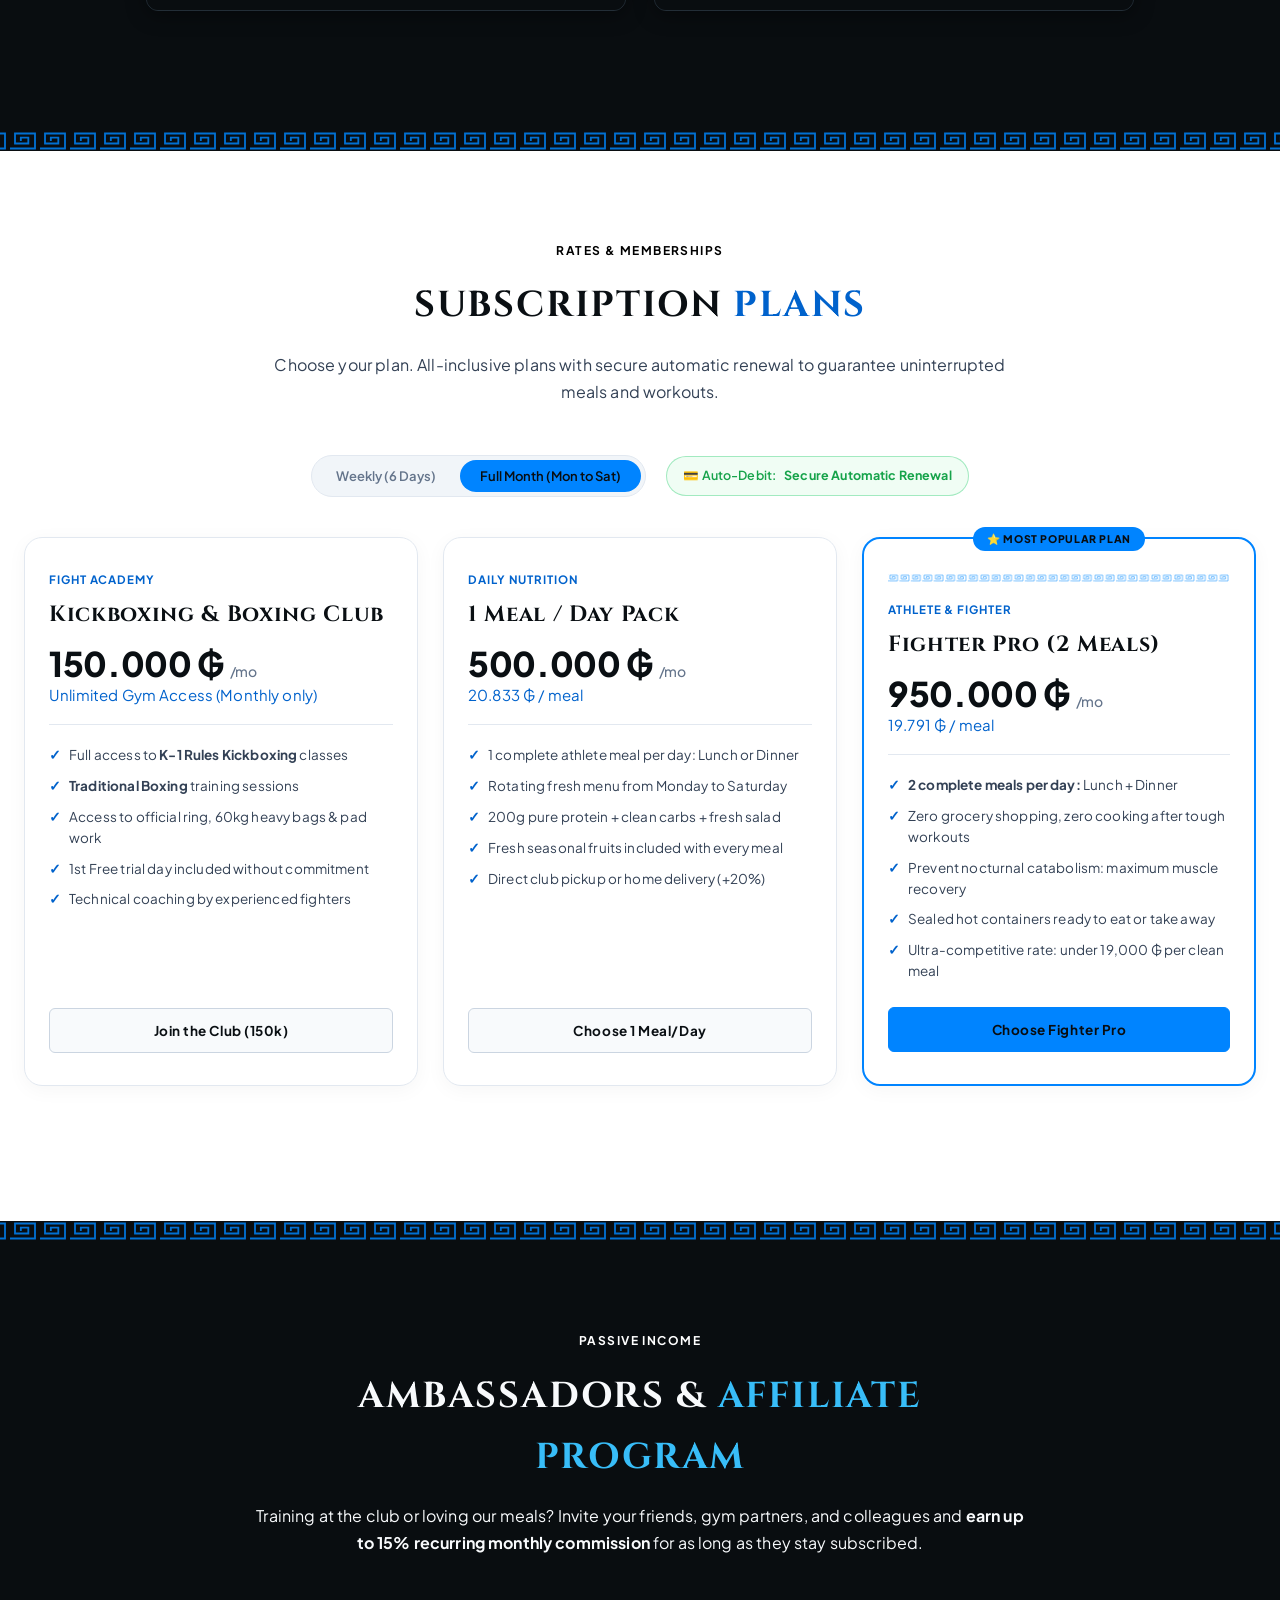
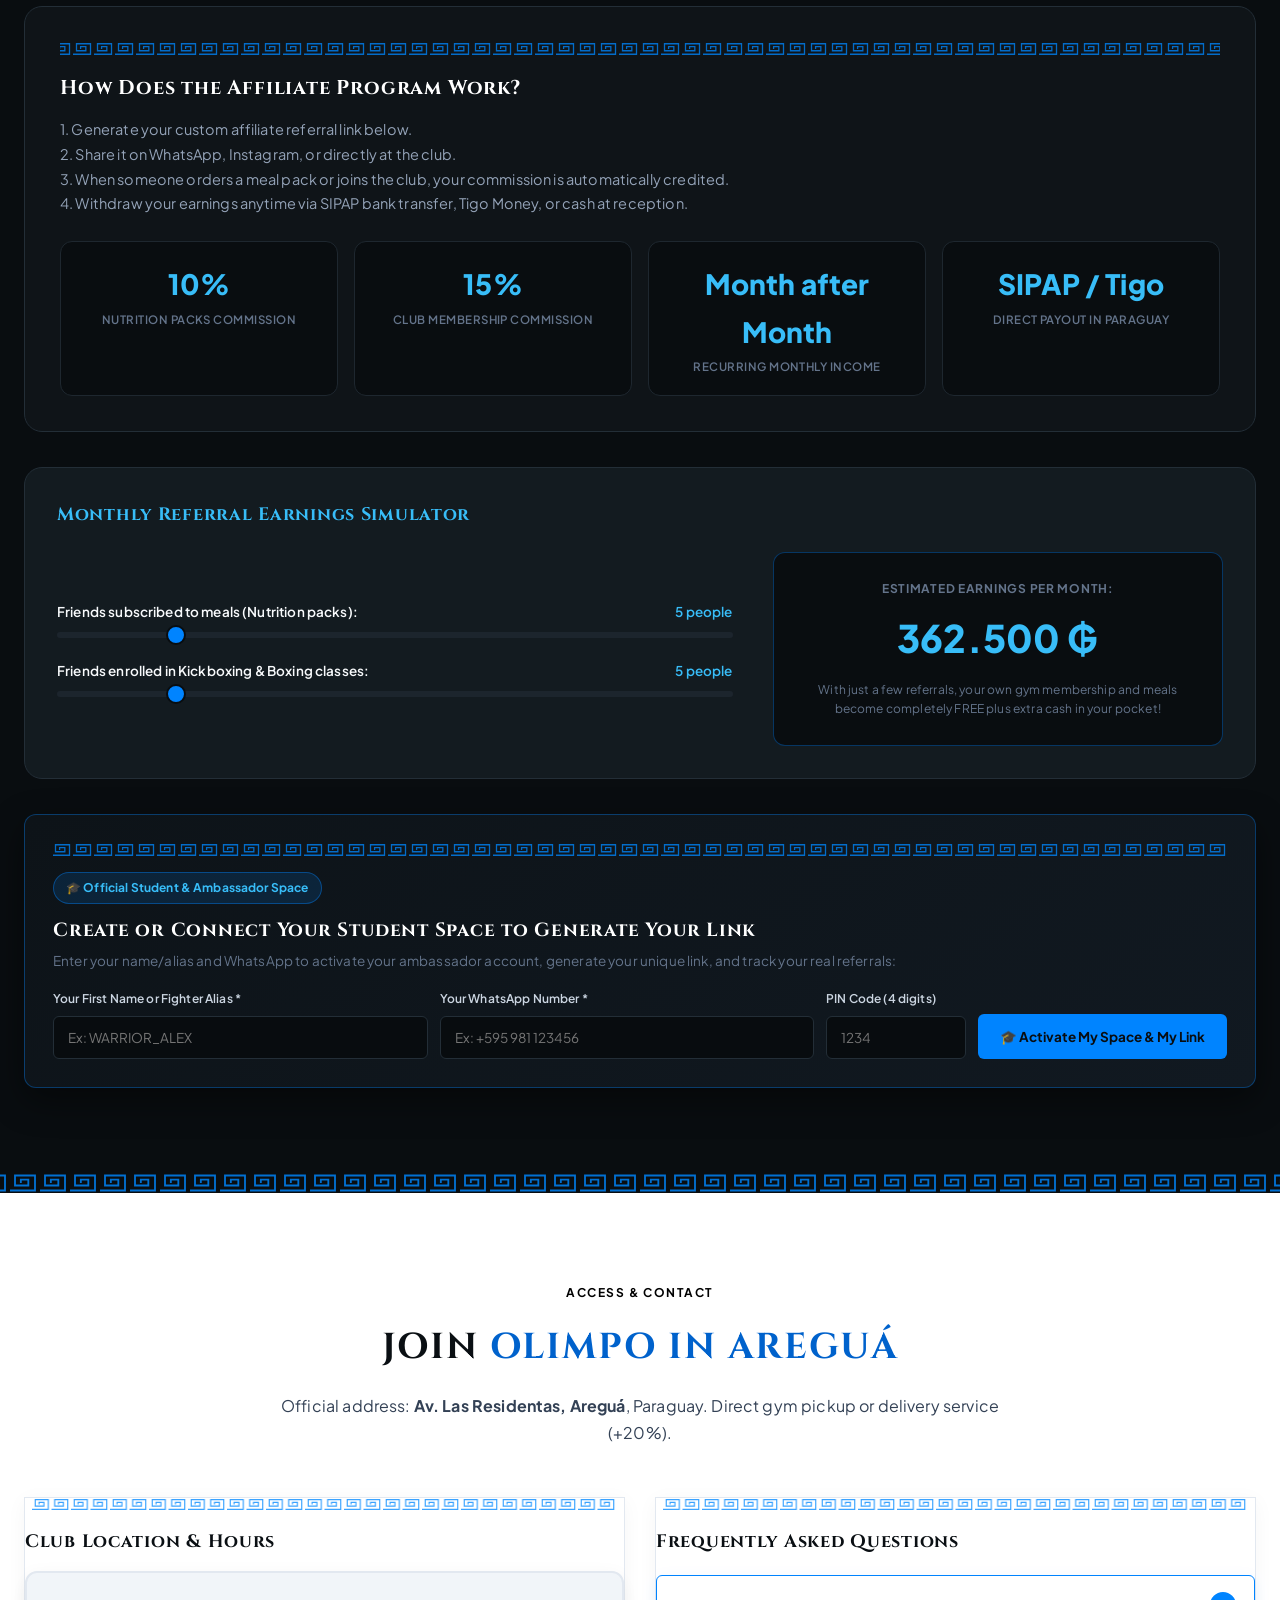
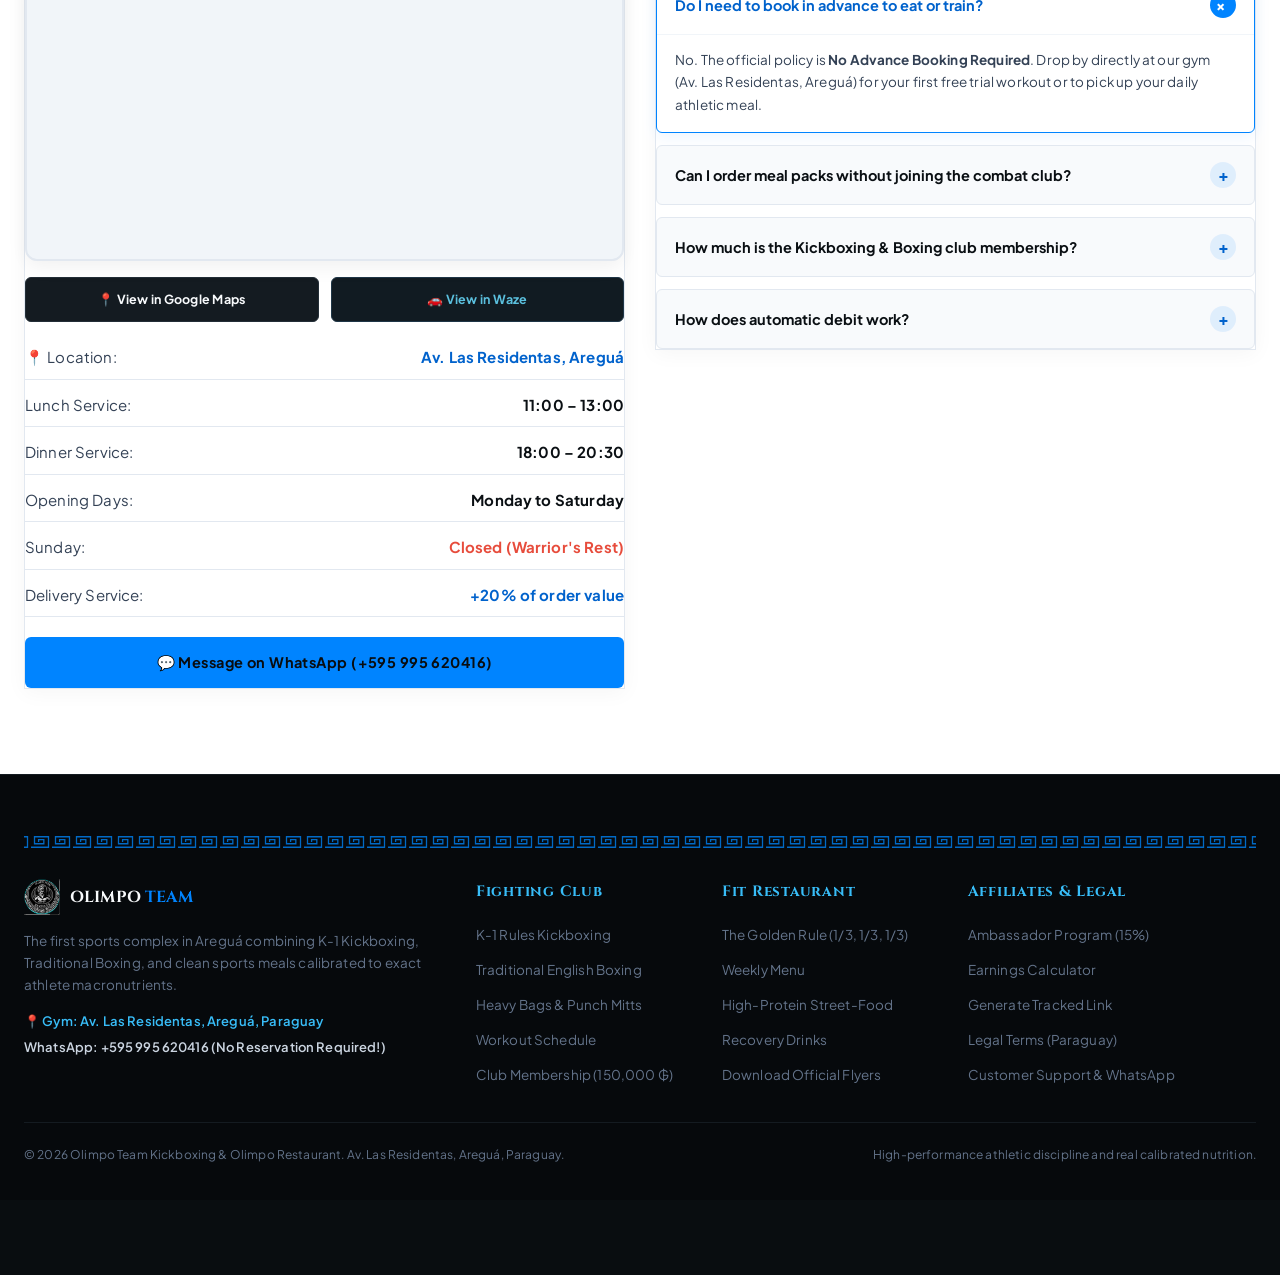
==== commit d46640f8: "feat: strictly separate club subscription and food pack checkout for clean accounting and remove com" ====
--- a/index.html
+++ b/index.html
@@ -760,27 +760,6 @@
             </ul>
             <button class="btn-select-plan" onclick="window.openCheckout('pack_fighter_pro')" data-i18n="btnSelectFighter">Elegir Fighter Pro</button>
           </div>
-
-          <!-- PLAN 4: COMBO FIGHTER ELITE (CLUB + 2 PLATS/JOUR) -->
-          <div class="pricing-card elite">
-            <div class="card-lisere-top"></div>
-            <div class="elite-ribbon" data-i18n="ribbonElite">🏆 Transformación Total</div>
-            <span class="plan-type" style="color: var(--brand-blue-dark);" data-i18n="planTypeElite">Pack Híbrido Definitivo</span>
-            <h3 class="plan-title" data-i18n="planTitleElite">Combo Fighter Elite</h3>
-            <div class="plan-price-block">
-              <div class="price-strikethrough-wrap" id="strikeWrap_combo_elite" style="display: none;"></div>
-              <div class="price-main" id="price_combo_elite">1.100.000 ₲ <span>/mes</span></div>
-              <div class="price-per-meal" id="perMeal_combo_elite">Club Ilimitado + 2 Platos/Día</div>
-            </div>
-            <ul class="plan-features-list">
-              <li data-i18n="planFeatElite1"><strong>Acceso completo ilimitado</strong> a Kickboxing & Boxeo</li>
-              <li data-i18n="planFeatElite2"><strong>2 comidas atléticas por día</strong> preparadas en el club</li>
-              <li data-i18n="planFeatElite3">Seguimiento mensual de composición corporal y peso</li>
-              <li data-i18n="planFeatElite4">Prioridad de atención en cocina y delivery</li>
-              <li data-i18n="planFeatElite5">La experiencia total del Olimpo al mejor precio</li>
-            </ul>
-            <button class="btn-select-plan" onclick="window.openCheckout('combo_elite')" data-i18n="btnSelectElite">Elegir Pack Elite</button>
-          </div>
         </div>
       </div>
     </section>
@@ -980,7 +959,6 @@
                     <option value="club_150k" data-i18n="stuRefOptClub">🥊 Abonnement Club (150.000 ₲) → Ta Commission : +22.500 ₲ (15%)</option>
                     <option value="pack_1_mensual" data-i18n="stuRefOptPack1">🥗 Pack 1 Plat/Jour Mensuel (500.000 ₲) → Ta Commission : +50.000 ₲ (10%)</option>
                     <option value="fighter_pro_mensual" data-i18n="stuRefOptPro">⭐ Pack Fighter Pro Mensuel (950.000 ₲) → Ta Commission : +95.000 ₲ (10%)</option>
-                    <option value="combo_elite_mensual" data-i18n="stuRefOptElite">🏆 Combo Fighter Elite (1.100.000 ₲) → Ta Commission : +117.500 ₲</option>
                     <option value="pack_semanal" data-i18n="stuRefOptWeekly">⚡ Pack Semaine (140k - 260k ₲) → Ta Commission : +20.000 ₲ (10%)</option>
                   </select>
                 </div>
@@ -1141,38 +1119,26 @@
       <div class="modal-body">
         <form id="checkoutForm">
           
-          <!-- ÉTAPE 1 : CHOIX DU CLUB (150K / JOUR ESSAI / DÉJÀ MEMBRE / AUCUN) -->
-          <div class="checkout-step-block">
+          <!-- SÉLECTION DU TYPE DE COMMANDE (GESTION COMPTABLE SÉPARÉE STRICTE) -->
+          <div class="checkout-type-switcher">
+            <button type="button" class="btn-checkout-type active" id="typeNutritionBtn" onclick="window.switchCheckoutType('nutrition')">
+              <span>🥗</span>
+              <span data-i18n="typeNutritionTitle">Packs Nourriture Athlétique</span>
+            </button>
+            <button type="button" class="btn-checkout-type" id="typeClubBtn" onclick="window.switchCheckoutType('club')">
+              <span>🥊</span>
+              <span data-i18n="typeClubTitle">Abonnement Club de Combat</span>
+            </button>
+          </div>
+
+          <!-- SECTION NOURRITURE (GESTION RESTAURANT OLIMPO) -->
+          <div id="sectionCheckoutNutrition" class="checkout-step-block">
+            <div class="accounting-notice-box">
+              <span style="font-size: 15px;">💡</span>
+              <span data-i18n="noticeFoodAccounting">Comptabilité 100% Restaurant Olimpo. L'abonnement au Club de Combat (150.000 ₲/mois) se commande et se règle séparément.</span>
+            </div>
             <div style="display: flex; align-items: center; margin-bottom: 12px;">
-              <span class="step-num-badge" data-i18n="step1Badge">Étape 1</span>
-              <h4 class="step-title" style="margin: 0;" data-i18n="step1Title">Entraînement au Club de Combat (Areguá)</h4>
-            </div>
-            <p style="font-size: 13px; color: var(--text-dim); margin-bottom: 12px; line-height: 1.5;" data-i18n="step1Desc">
-              Kickboxing K-1 Rules & Boxe Traditionnelle Anglaise. Ring de frappe et sacs lourds.
-            </p>
-            <div class="form-group" style="margin-bottom: 0;">
-              <select id="checkoutClubChoice" class="form-input">
-                <option value="club_monthly">🥊 Club Kickboxing & Boxe (+150.000 ₲ / mois)</option>
-                <option value="club_trial">🆓 1er Cours d'Essai GRATUIT (0 ₲)</option>
-                <option value="club_already">✓ Déjà membre du club (0 ₲)</option>
-                <option value="club_none">— Pas d'accès au club</option>
-              </select>
-            </div>
-          </div>
-
-          <!-- BANNIÈRE CITATION NUTRITION CRO PERCUTANTE -->
-          <div class="modal-nutrition-quote-box">
-            <div class="quote-icon">🥊🥗</div>
-            <div class="quote-content">
-              <div class="quote-main" data-i18n="quoteMain">« S'entraîner c'est 50% du travail, l'autre moitié c'est de bien se nourrir. »</div>
-              <div class="quote-sub" data-i18n="quoteSub">« S'entraîner dur sans bien manger, c'est comme ramer sans rames ! » — Règle d'or de l'Olympe</div>
-            </div>
-          </div>
-
-          <!-- ÉTAPE 2 : PROGRAMME NUTRITIF DU CLUB -->
-          <div class="checkout-step-block">
-            <div style="display: flex; align-items: center; margin-bottom: 12px;">
-              <span class="step-num-badge" data-i18n="step2Badge">Étape 2</span>
+              <span class="step-num-badge" data-i18n="stepNutritionBadge">Repas</span>
               <h4 class="step-title" style="margin: 0;" data-i18n="step2Title">Choisis ton Programme Nutritif (Cuisine du Club)</h4>
             </div>
             <div class="form-group">
@@ -1180,7 +1146,6 @@
                 <optgroup label="📅 AU MOIS (Mensuel)">
                   <option value="pack_fighter_pro_mensual" selected>2 repas / jour (Fighter Pro) — 950.000 ₲</option>
                   <option value="pack_1_plato_mensual">1 repas / jour — 500.000 ₲</option>
-                  <option value="combo_elite_mensual">Combo : Club + 2 repas / jour — 1.100.000 ₲</option>
                 </optgroup>
                 <optgroup label="⚡ À LA SEMAINE (6 jours)">
                   <option value="pack_fighter_pro_semanal">2 repas / jour (Fighter Pro) — 260.000 ₲</option>
@@ -1188,9 +1153,6 @@
                 </optgroup>
                 <optgroup label="🍽️ AU PLAT">
                   <option value="plato_unico">1 plat au choix (dès 7.000 ₲)</option>
-                </optgroup>
-                <optgroup label="🥊 SANS REPAS">
-                  <option value="none">Sans repas (Club seul)</option>
                 </optgroup>
               </select>
             </div>
@@ -1220,6 +1182,36 @@
             </div>
           </div>
 
+          <!-- SECTION CLUB (GESTION ACADÉMIE DE COMBAT / RODRIGO NOGUERA) -->
+          <div id="sectionCheckoutClub" class="checkout-step-block" style="display: none;">
+            <div class="accounting-notice-box">
+              <span style="font-size: 15px;">🥊</span>
+              <span data-i18n="noticeClubAccounting">Comptabilité 100% Académie de Combat (Prof. Rodrigo Noguera). Les packs repas se commandent séparément auprès de la cuisine.</span>
+            </div>
+            <div style="display: flex; align-items: center; margin-bottom: 12px;">
+              <span class="step-num-badge" data-i18n="stepClubBadge">Combat</span>
+              <h4 class="step-title" style="margin: 0;" data-i18n="step1Title">Entraînement au Club de Combat (Areguá)</h4>
+            </div>
+            <p style="font-size: 13px; color: var(--text-dim); margin-bottom: 12px; line-height: 1.5;" data-i18n="step1Desc">
+              Kickboxing K-1 Rules & Boxe Traditionnelle Anglaise. Ring de frappe, sacs de 60 kg et coaching expérimenté.
+            </p>
+            <div class="form-group" style="margin-bottom: 0;">
+              <select id="checkoutClubChoice" class="form-input">
+                <option value="club_monthly">🥊 Abonnement Club Kickboxing & Boxe (150.000 ₲ / mois)</option>
+                <option value="club_trial">🆓 1er Cours d'Essai GRATUIT (0 ₲ — Sans engagement)</option>
+              </select>
+            </div>
+          </div>
+
+          <!-- BANNIÈRE CITATION NUTRITION CRO PERCUTANTE -->
+          <div class="modal-nutrition-quote-box" id="modalNutritionQuoteBox">
+            <div class="quote-icon">🥊🥗</div>
+            <div class="quote-content">
+              <div class="quote-main" data-i18n="quoteMain">« S'entraîner c'est 50% du travail, l'autre moitié c'est de bien se nourrir. »</div>
+              <div class="quote-sub" data-i18n="quoteSub">« S'entraîner dur sans bien manger, c'est comme ramer sans rames ! » — Règle d'or de l'Olympe</div>
+            </div>
+          </div>
+
           <!-- RECURRING AUTO DEBIT STANDARD -->
           <div class="auto-debit-toggle-bar auto-debit-guarantee-bar">
             <div class="auto-debit-toggle-label">
@@ -1231,12 +1223,12 @@
           </div>
 
           <!-- OPTIONS SUPPLÉMENTAIRES (LIVRAISON +20% & DOUBLE PROTÉINE) -->
-          <div class="checkout-section-block">
-            <h4 class="block-title" data-i18n="blockServices">3. Services & Livraison</h4>
+          <div class="checkout-section-block" id="servicesDeliveryBlock">
+            <h4 class="block-title" data-i18n="blockServices">Services & Livraison</h4>
             <div style="display: flex; flex-direction: column; gap: 10px;">
               <label style="display: flex; align-items: center; gap: 10px; font-size: 13.5px; color: var(--text-body); cursor: pointer;">
                 <input type="checkbox" id="chkDelivery">
-                <span data-i18n="lblDelivery"><strong>Service Livraison à Domicile (+20% de l'abonnement)</strong> — Retrait au club gratuit sinon.</span>
+                <span data-i18n="lblDelivery"><strong>Service Livraison à Domicile (+20% de l'abonnement repas)</strong> — Retrait au club gratuit sinon.</span>
               </label>
               <label style="display: flex; align-items: center; gap: 10px; font-size: 13.5px; color: var(--text-body); cursor: pointer;">
                 <input type="checkbox" id="chkDoubleProtein">
@@ -1389,11 +1381,11 @@
 
           <!-- ORDER SUMMARY (CALCUL DYNAMIQUE) -->
           <div class="order-summary-box">
-            <div class="summary-line">
-              <span id="sumClubName">Club Kickboxing (150k/mois) :</span>
+            <div class="summary-line" id="wrapSumClub" style="display: none;">
+              <span id="sumClubName">Abonnement Club Kickboxing & Boxe :</span>
               <span id="sumClubPrice">150.000 ₲</span>
             </div>
-            <div class="summary-line">
+            <div class="summary-line" id="wrapSumPlan">
               <span id="sumPlanName">Pack Nutrition :</span>
               <span id="sumPlanPrice">950.000 ₲</span>
             </div>
@@ -1401,17 +1393,17 @@
               <span data-i18n="sumDiscountLabel">Remise Débit Automatique :</span>
               <span id="sumDiscount" style="color: var(--green-gain);">0 ₲</span>
             </div>
-            <div class="summary-line">
-              <span data-i18n="sumDeliveryLabel">Livraison Areguá (+20% abonnement) :</span>
+            <div class="summary-line" id="wrapSumDelivery">
+              <span data-i18n="sumDeliveryLabel">Livraison Areguá (+20% abonnement repas) :</span>
               <span id="sumDelivery">0 ₲</span>
             </div>
-            <div class="summary-line">
+            <div class="summary-line" id="wrapSumProt">
               <span data-i18n="sumProtLabel">Double Portion Protéine :</span>
               <span id="sumExtraProtein">0 ₲</span>
             </div>
             <div class="summary-line total">
               <span data-i18n="sumTotalLabel">TOTAL À RÉGLER :</span>
-              <span id="sumTotal">1.045.000 ₲</span>
+              <span id="sumTotal">950.000 ₲</span>
             </div>
           </div>
 
@@ -1424,7 +1416,7 @@
           </div>
 
           <!-- SUBMIT BUTTON -->
-          <button type="submit" class="btn-submit-order" data-i18n="btnSubmitOrder">
+          <button type="submit" id="btnSubmitOrder" class="btn-submit-order" data-i18n="btnSubmitOrder">
             Valider la Commande & Transmettre sur WhatsApp (+595 995 620416)
           </button>
         </form>
@@ -1787,7 +1779,6 @@
                 <option value="club_150k" data-i18n="stuRefOptClub">🥊 Abonnement Club (150.000 ₲) → Ta Commission : +22.500 ₲ (15%)</option>
                 <option value="pack_1_mensual" data-i18n="stuRefOptPack1">🥗 Pack 1 Plat/Jour Mensuel (500.000 ₲) → Ta Commission : +50.000 ₲ (10%)</option>
                 <option value="fighter_pro_mensual" data-i18n="stuRefOptPro">⭐ Pack Fighter Pro Mensuel (950.000 ₲) → Ta Commission : +95.000 ₲ (10%)</option>
-                <option value="combo_elite_mensual" data-i18n="stuRefOptElite">🏆 Combo Fighter Elite (1.100.000 ₲) → Ta Commission : +117.500 ₲</option>
                 <option value="pack_semanal" data-i18n="stuRefOptWeekly">⚡ Pack Semaine (140k - 260k ₲) → Ta Commission : +20.000 ₲ (10%)</option>
               </select>
             </div>
--- a/styles.css
+++ b/styles.css
@@ -2356,6 +2356,65 @@
   font-style: italic;
 }
 
+/* --- SEPARATE CHECKOUT TYPE SWITCHER & ACCOUNTING NOTICES --- */
+.checkout-type-switcher {
+  display: grid;
+  grid-template-columns: 1fr 1fr;
+  gap: 12px;
+  margin-bottom: 18px;
+}
+
+@media (max-width: 600px) {
+  .checkout-type-switcher {
+    grid-template-columns: 1fr;
+    gap: 8px;
+  }
+}
+
+.btn-checkout-type {
+  display: flex;
+  align-items: center;
+  justify-content: center;
+  gap: 8px;
+  padding: 12px 14px;
+  background: #090e13;
+  border: 1.5px solid var(--border-subtle);
+  border-radius: var(--radius-md);
+  color: var(--text-dim);
+  font-size: 13.5px;
+  font-weight: 700;
+  cursor: pointer;
+  transition: all 0.25s ease;
+  font-family: inherit;
+  text-align: center;
+}
+
+.btn-checkout-type:hover {
+  border-color: var(--brand-blue-light);
+  color: #ffffff;
+}
+
+.btn-checkout-type.active {
+  background: linear-gradient(135deg, rgba(0, 132, 255, 0.18) 0%, rgba(9, 14, 19, 0.98) 100%);
+  border-color: var(--brand-blue-glow);
+  color: #ffffff;
+  box-shadow: 0 0 16px rgba(0, 132, 255, 0.28);
+}
+
+.accounting-notice-box {
+  background: rgba(0, 132, 255, 0.08);
+  border: 1px solid rgba(0, 132, 255, 0.25);
+  border-radius: 8px;
+  padding: 10px 14px;
+  font-size: 12px;
+  color: #93c5fd;
+  line-height: 1.5;
+  margin-bottom: 14px;
+  display: flex;
+  align-items: flex-start;
+  gap: 8px;
+}
+
 .checkout-step-block {
   background: #090d10;
   border: 1px solid #1e272f;
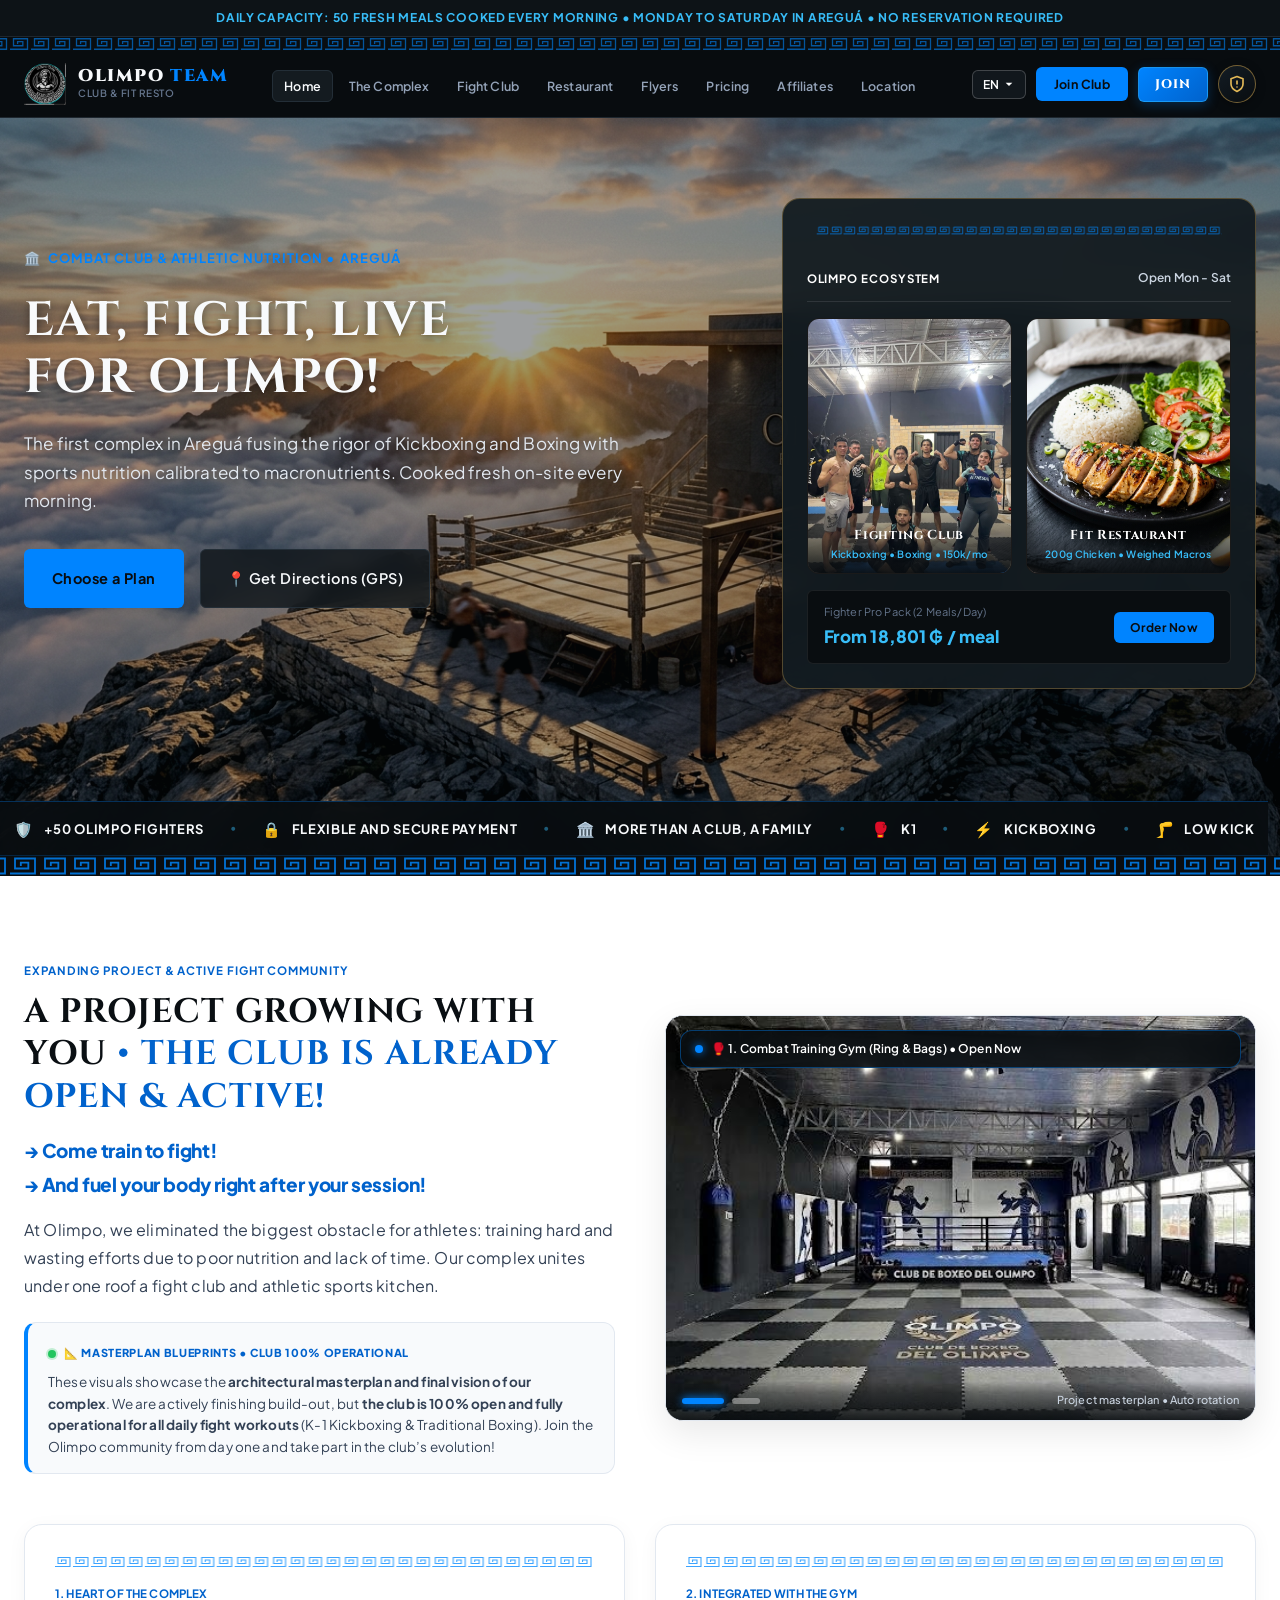
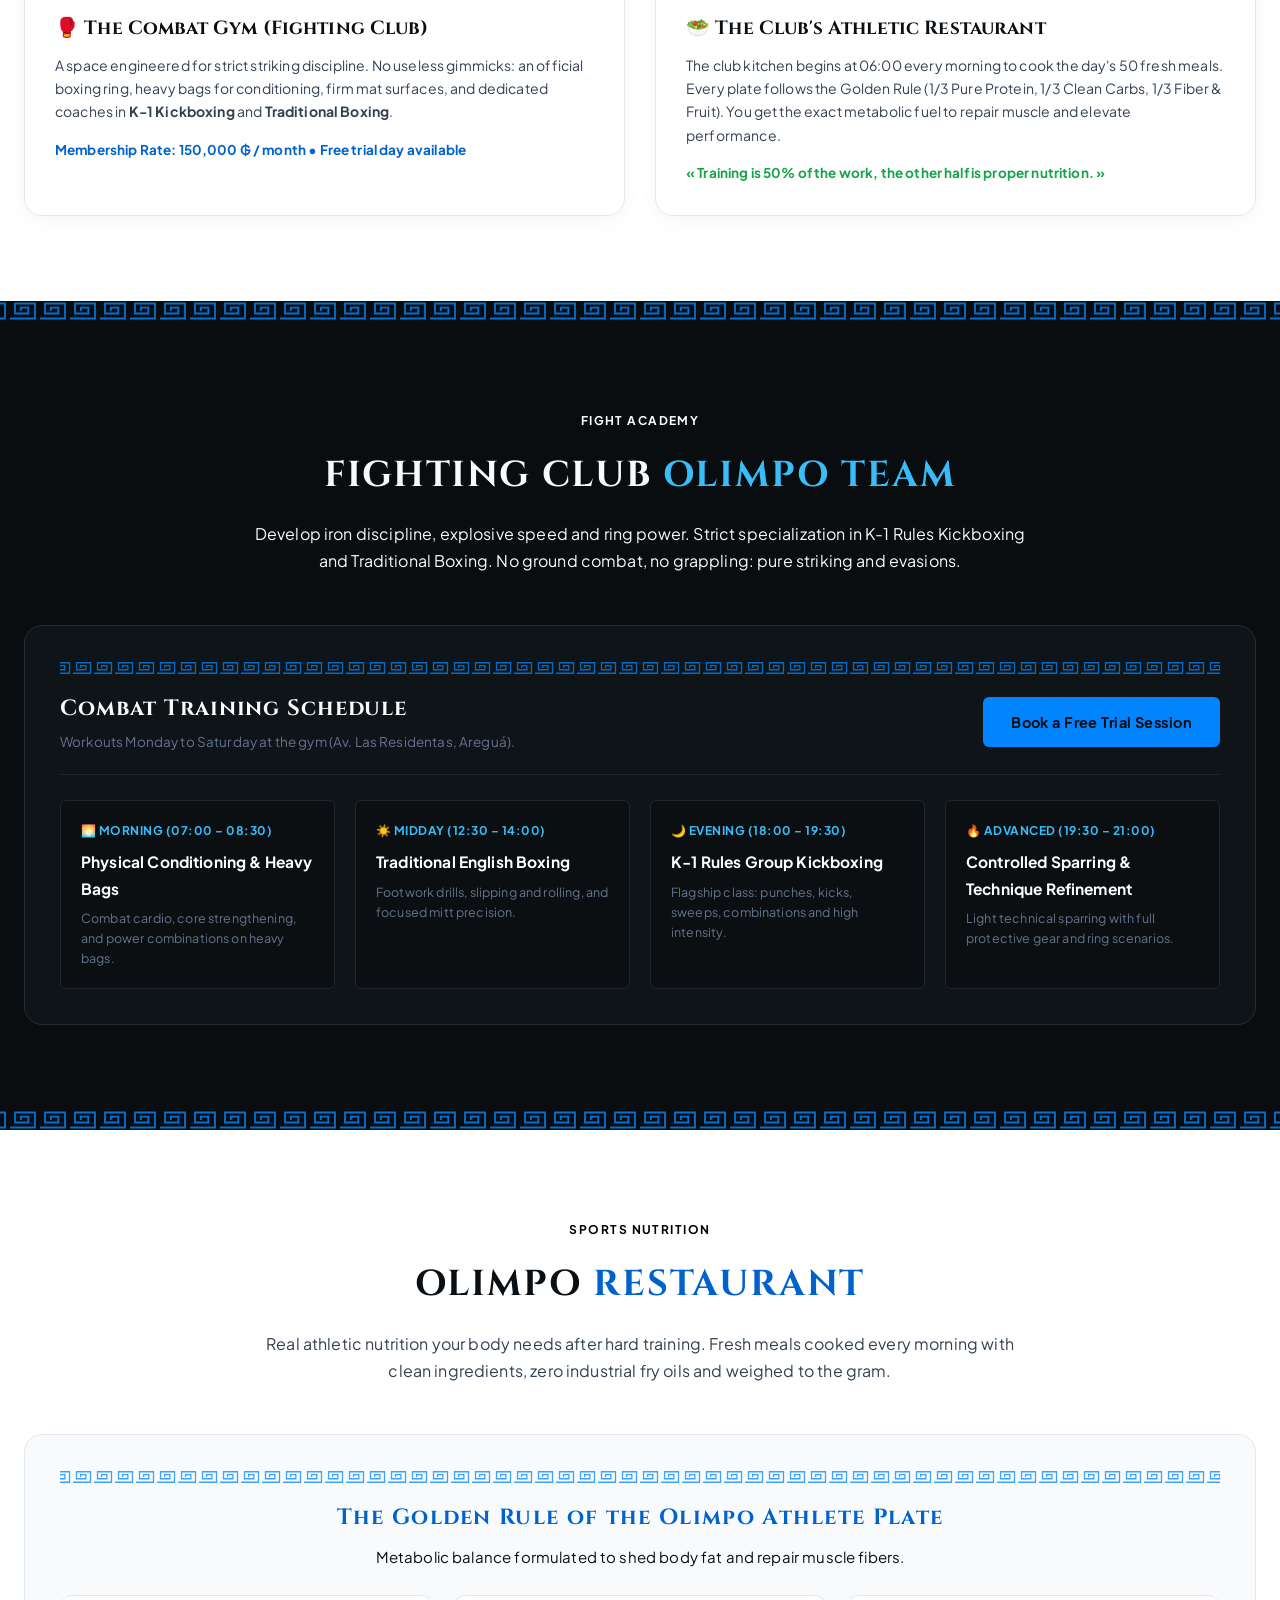
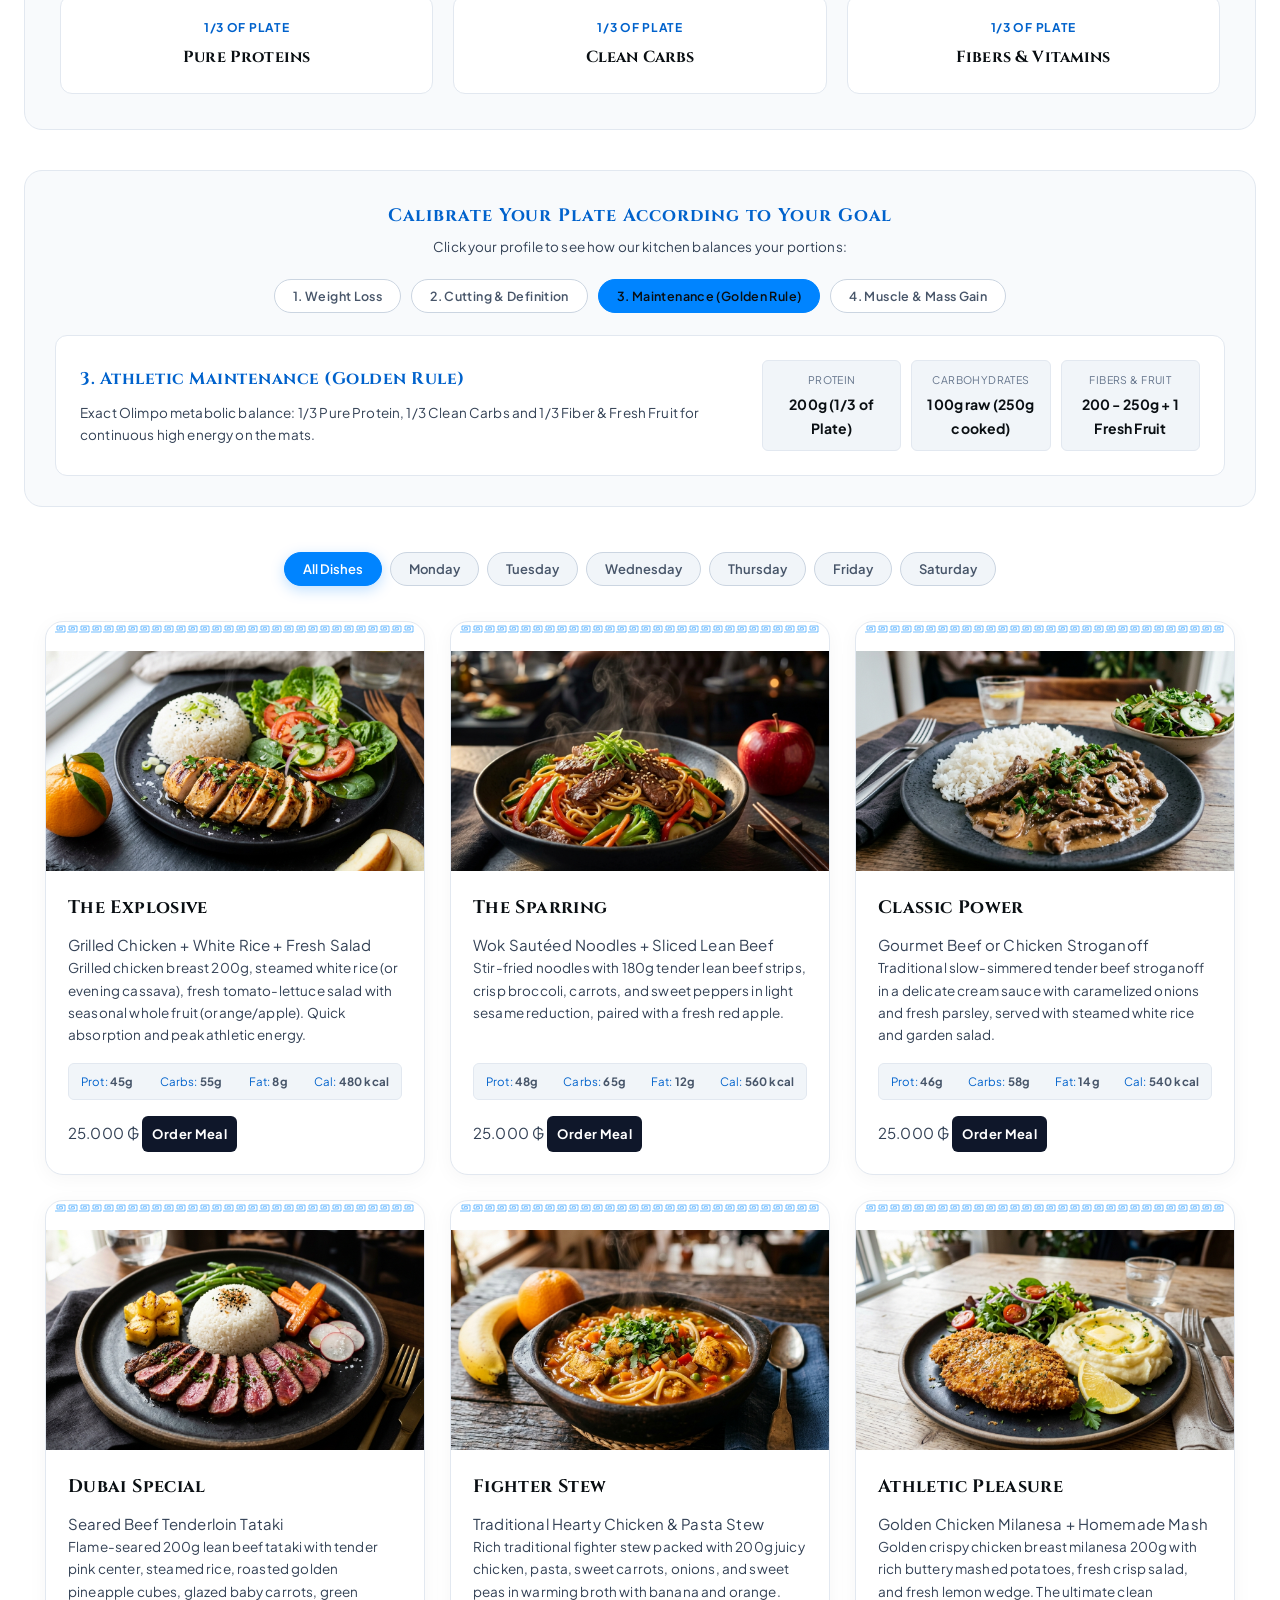
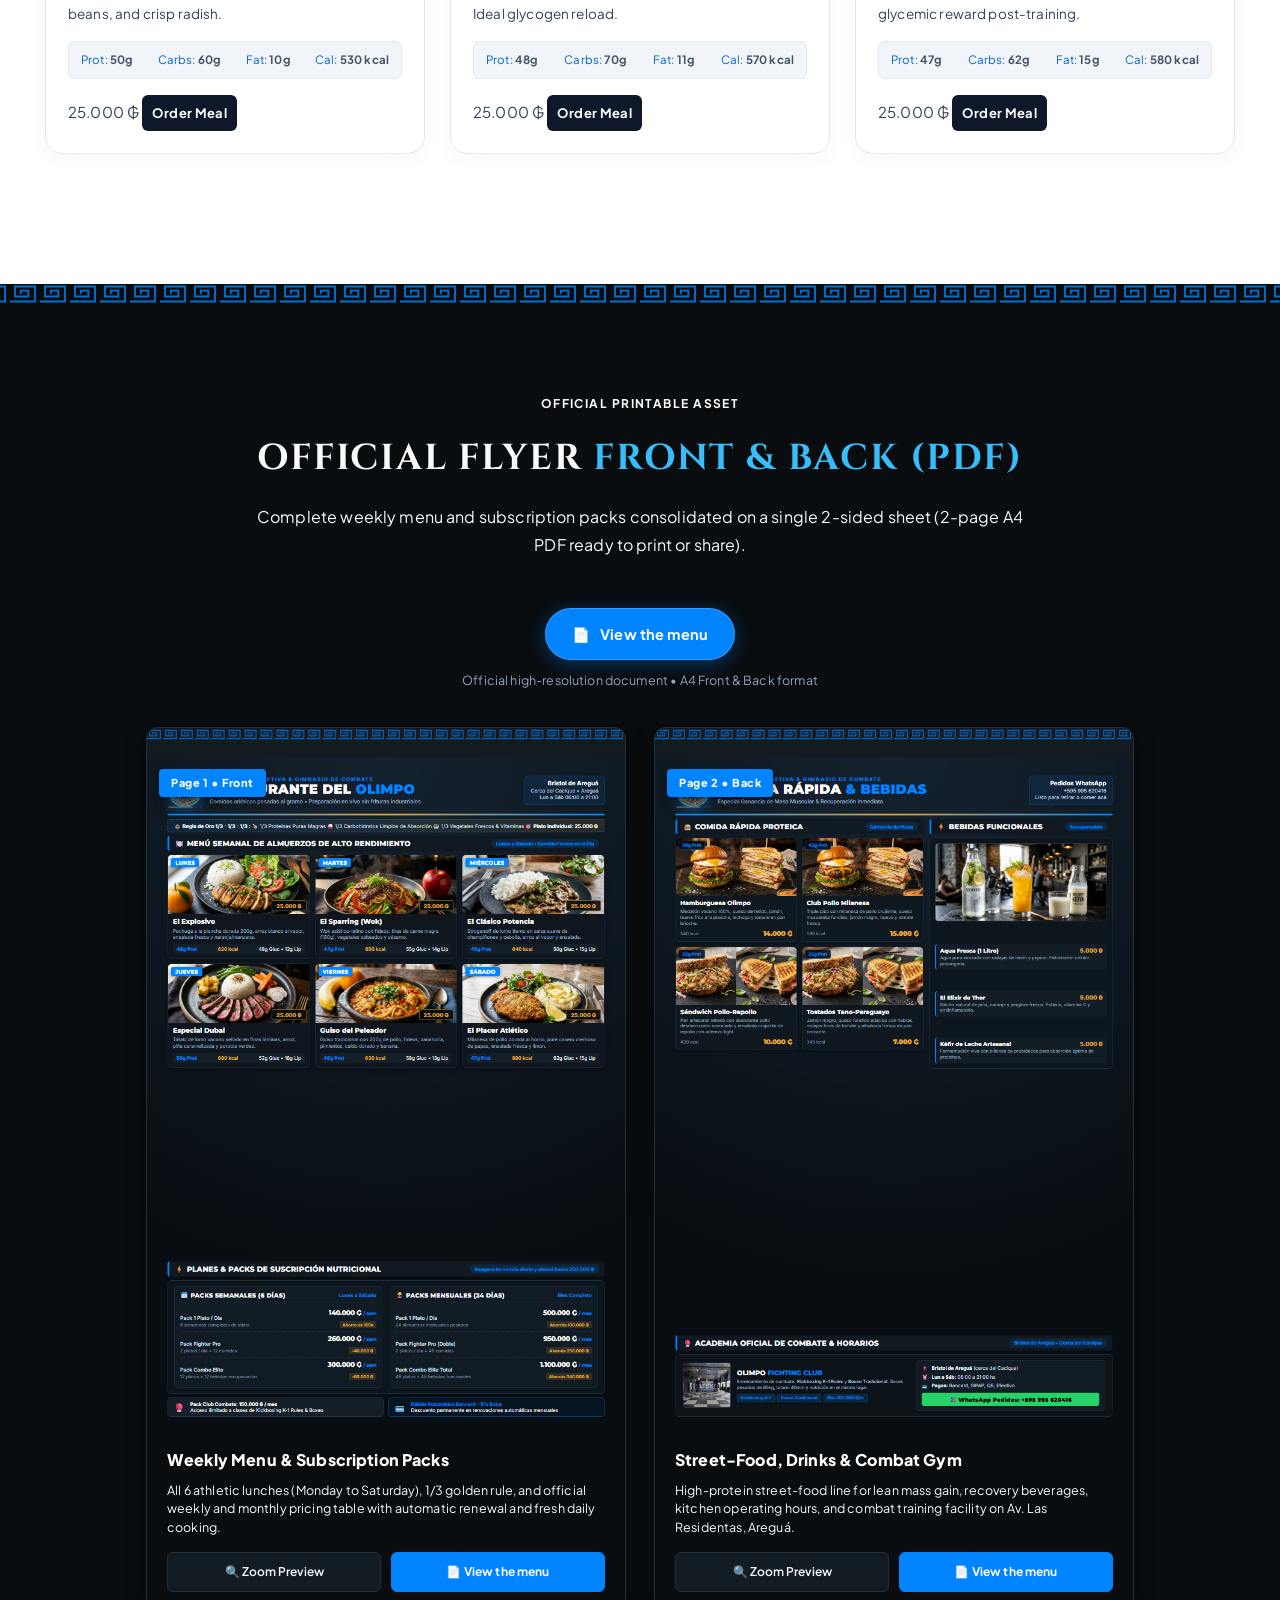
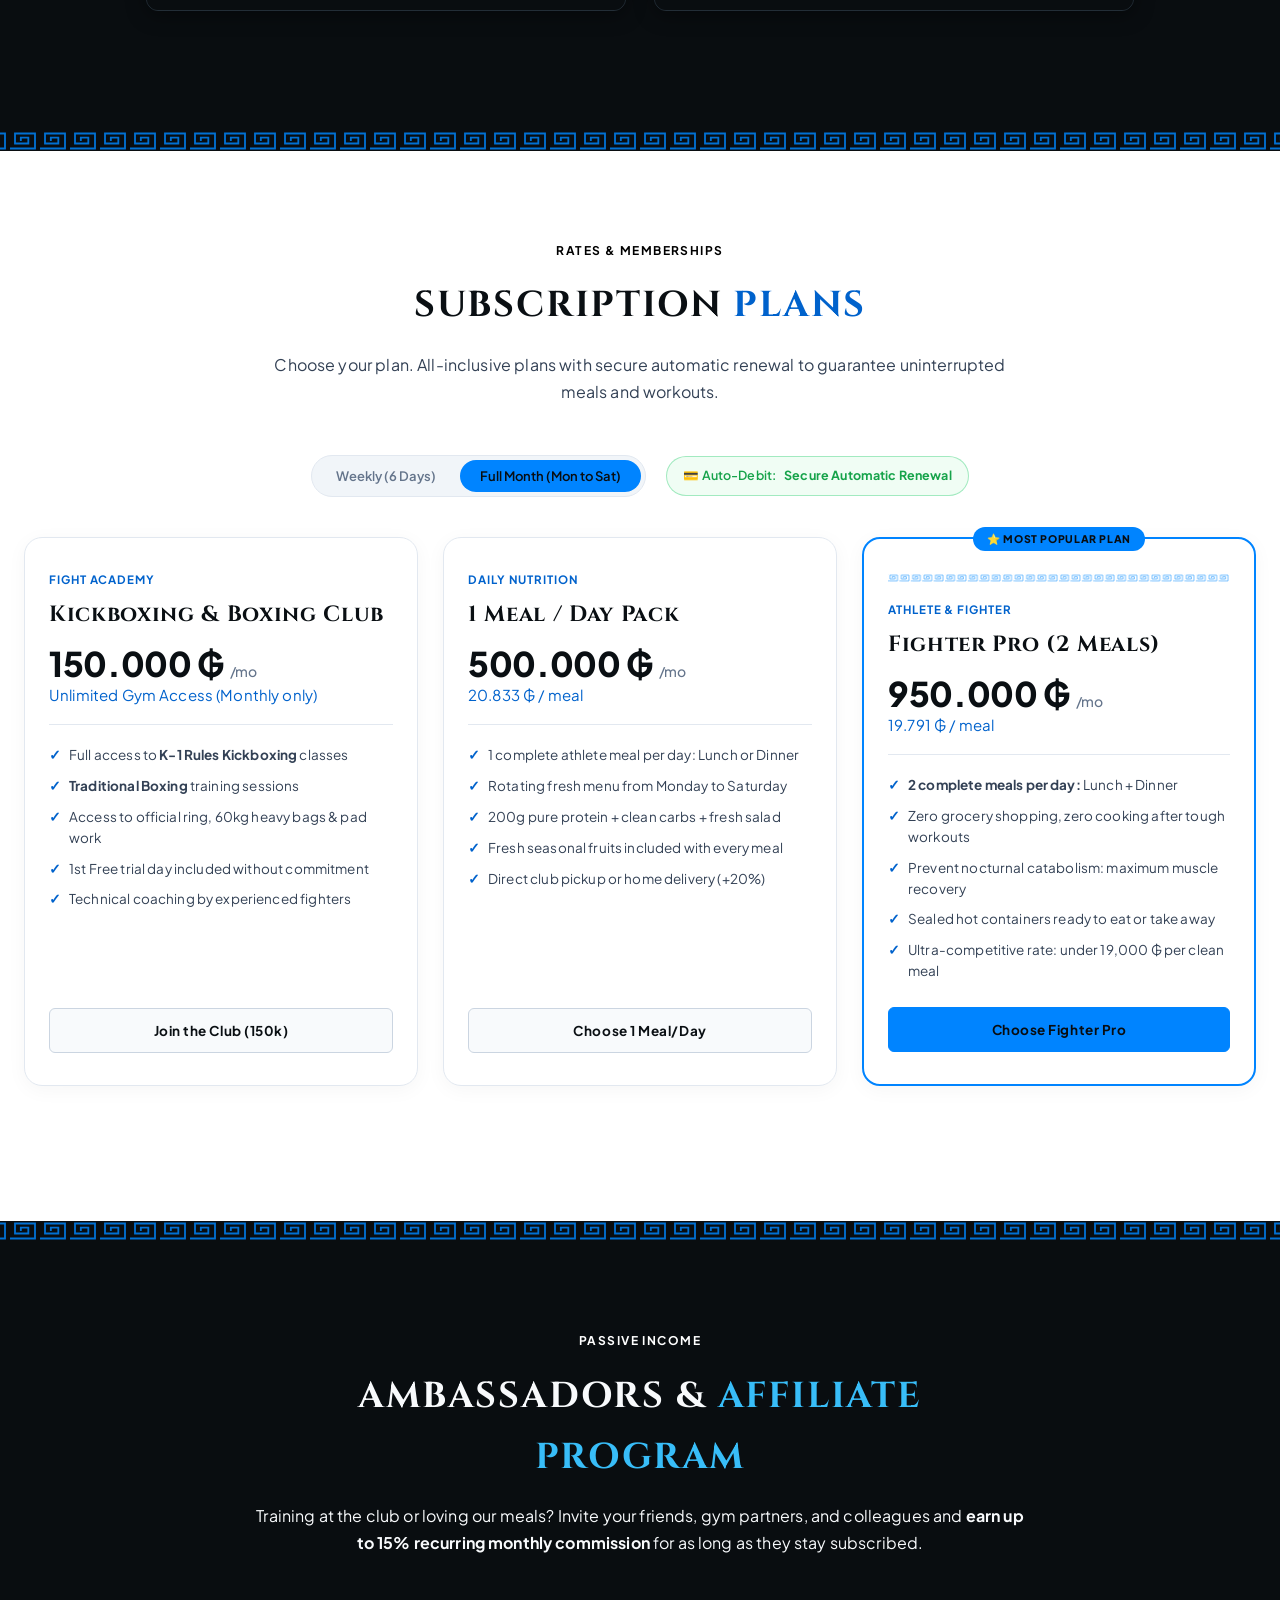
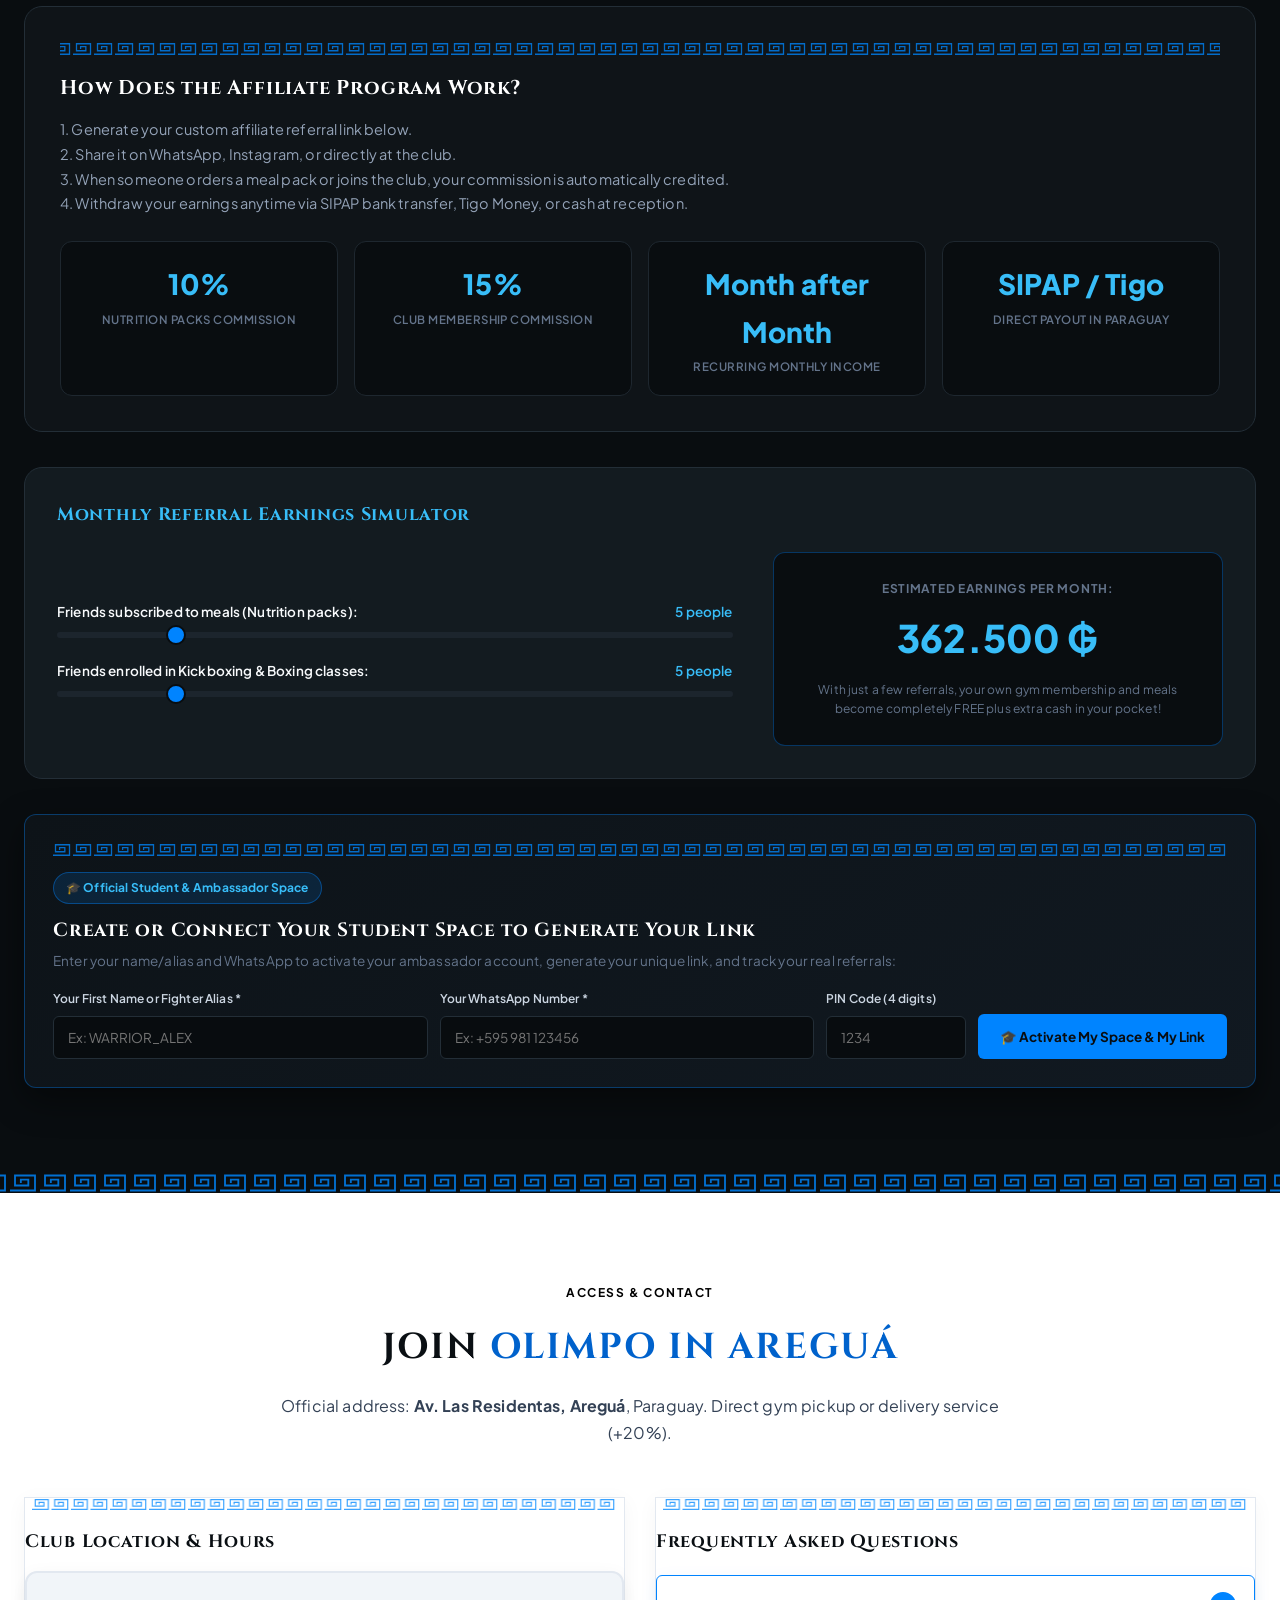
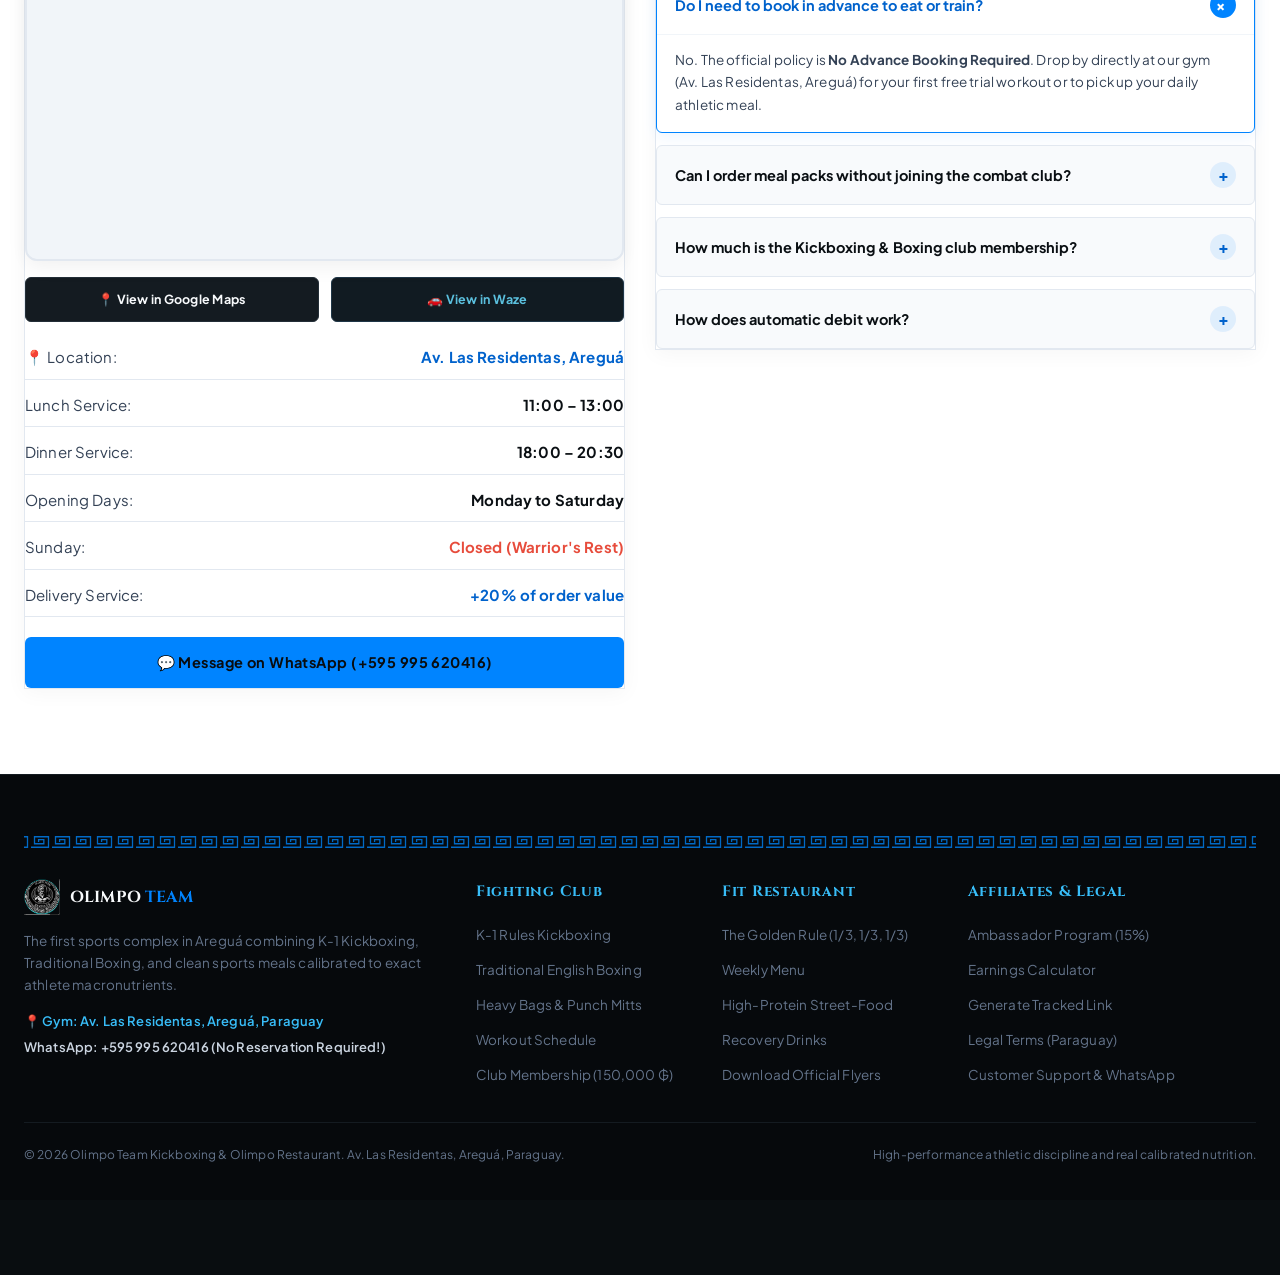
==== commit a4922a0e: "feat: add Olympus password-protected Admin ERP (Club & Restaurant) with financial reserves, charts, " ====
--- a/index.html
+++ b/index.html
@@ -263,6 +263,15 @@
             <span class="join-online-dot"></span>
           </span>
         </button>
+
+        <!-- BOUTON ADMIN (À CÔTÉ DE L'ICÔNE DE PROFIL) -->
+        <button type="button" class="btn-nav-admin" id="btnNavAdmin" onclick="window.openAdminAuthModal()" title="Admin ERP (Olimpo)" aria-label="Espace Administrateur">
+          <svg viewBox="0 0 24 24" width="18" height="18" fill="none" stroke="currentColor" stroke-width="2.2" stroke-linecap="round" stroke-linejoin="round">
+            <path d="M12 22s8-4 8-10V5l-8-3-8 3v7c0 6 8 10 8 10z"></path>
+            <path d="M12 8v4"></path>
+            <path d="M12 16h.01"></path>
+          </svg>
+        </button>
       </div>
     </div>
   </header>
@@ -1793,6 +1802,39 @@
     </div>
   </div>
 
+  <!-- ==========================================================================
+       ADMIN ACCESS PASSWORD MODAL (MOT DE PASSE: Olympus)
+       ========================================================================== -->
+  <div class="modal-backdrop" id="adminAuthModal" role="dialog" aria-modal="true" aria-labelledby="adminModalTitle">
+    <div class="modal-dialog admin-auth-dialog">
+      <button type="button" class="mem-card-close" onclick="window.closeAdminAuthModal()" aria-label="Fermer">✕</button>
+      <div class="mem-card-header" style="margin-bottom: 18px;">
+        <div class="admin-shield-badge">
+          <svg viewBox="0 0 24 24" width="28" height="28" fill="none" stroke="currentColor" stroke-width="2.2" stroke-linecap="round" stroke-linejoin="round">
+            <rect x="3" y="11" width="18" height="11" rx="2" ry="2"></rect>
+            <path d="M7 11V7a5 5 0 0 1 10 0v4"></path>
+          </svg>
+        </div>
+        <h3 class="mem-card-title" id="adminModalTitle" data-i18n="adminModalTitle">Espace Administrateur</h3>
+        <p class="mem-card-sub" data-i18n="adminModalSub">Olimpo Team — Gestion Abonnés, Documents &amp; Finances</p>
+      </div>
+
+      <form onsubmit="window.submitAdminAuth(event)" class="mem-classic-form">
+        <div class="form-group">
+          <label for="adminPasswordInput" data-i18n="lblAdminPass">Mot de passe d'accès</label>
+          <input type="password" id="adminPasswordInput" class="form-input" placeholder="••••••••" autocomplete="current-password" required>
+          <div id="adminPasswordError" class="admin-pass-error" style="display: none;" data-i18n="adminPassError">
+            ⚠️ Mot de passe incorrect. Réessayez.
+          </div>
+        </div>
+
+        <button type="submit" class="btn-submit-order mem-classic-submit" data-i18n="btnAdminSubmit">
+          🔐 Accéder au Logiciel →
+        </button>
+      </form>
+    </div>
+  </div>
+
   <script src="firebase-service.js"></script>
   <script src="app.js"></script>
 </body>
--- a/styles.css
+++ b/styles.css
@@ -3782,3 +3782,111 @@
   }
 }
 
+/* ==========================================================================
+   BOUTON ADMIN NAVBAR & MODALE MOT DE PASSE ADMINISTRATEUR
+   ========================================================================== */
+
+.btn-nav-admin {
+  display: inline-flex;
+  align-items: center;
+  justify-content: center;
+  width: 38px;
+  height: 38px;
+  border-radius: 50%;
+  background: linear-gradient(145deg, #131c24 0%, #090d10 100%);
+  border: 1.5px solid rgba(203, 161, 77, 0.55);
+  color: #e2b857;
+  cursor: pointer;
+  flex-shrink: 0;
+  transition: all 0.25s ease;
+  box-shadow: 0 2px 10px rgba(0, 0, 0, 0.35);
+}
+
+.btn-nav-admin:hover {
+  background: linear-gradient(145deg, #1d2935 0%, #101820 100%);
+  border-color: #38bdf8;
+  color: #ffffff;
+  transform: translateY(-1px);
+  box-shadow: 0 0 14px rgba(56, 189, 248, 0.4);
+}
+
+.admin-auth-dialog {
+  max-width: 390px !important;
+  padding: 28px 26px 24px 26px;
+  background: linear-gradient(160deg, #0d1319 0%, #080c10 100%);
+  border: 1px solid rgba(203, 161, 77, 0.4);
+}
+
+.admin-shield-badge {
+  width: 56px;
+  height: 56px;
+  border-radius: 16px;
+  background: linear-gradient(135deg, rgba(0, 132, 255, 0.18) 0%, rgba(203, 161, 77, 0.2) 100%);
+  border: 1.5px solid rgba(203, 161, 77, 0.5);
+  color: #facc15;
+  display: flex;
+  align-items: center;
+  justify-content: center;
+  margin: 0 auto 12px auto;
+  box-shadow: 0 8px 24px rgba(0, 0, 0, 0.45);
+}
+
+.admin-pass-error {
+  margin-top: 8px;
+  padding: 8px 10px;
+  border-radius: 6px;
+  background: rgba(239, 68, 68, 0.14);
+  border: 1px solid rgba(239, 68, 68, 0.45);
+  color: #fecaca;
+  font-size: 12px;
+  font-weight: 600;
+}
+
+@media (max-width: 600px) {
+  .nav-container {
+    padding: 8px 10px;
+    gap: 8px;
+  }
+  .brand-wrapper {
+    gap: 8px;
+  }
+  .brand-logo-img {
+    width: 32px;
+    height: 32px;
+  }
+  .brand-name {
+    font-size: 13px;
+    letter-spacing: 0.04em;
+  }
+  .brand-subtitle {
+    font-size: 8.5px;
+  }
+  .nav-actions {
+    gap: 6px;
+  }
+  .lang-select-dropdown {
+    padding: 5px 20px 5px 8px;
+    font-size: 11px;
+  }
+  .btn-nav-join {
+    padding: 6px 10px;
+    font-size: 11px;
+    letter-spacing: 0.04em;
+  }
+  .btn-nav-join.logged-in {
+    width: 34px;
+    height: 34px;
+  }
+  .btn-nav-admin {
+    width: 34px;
+    height: 34px;
+  }
+}
+
+@media (max-width: 480px) {
+  .nav-actions {
+    gap: 5px;
+  }
+}
+
+
